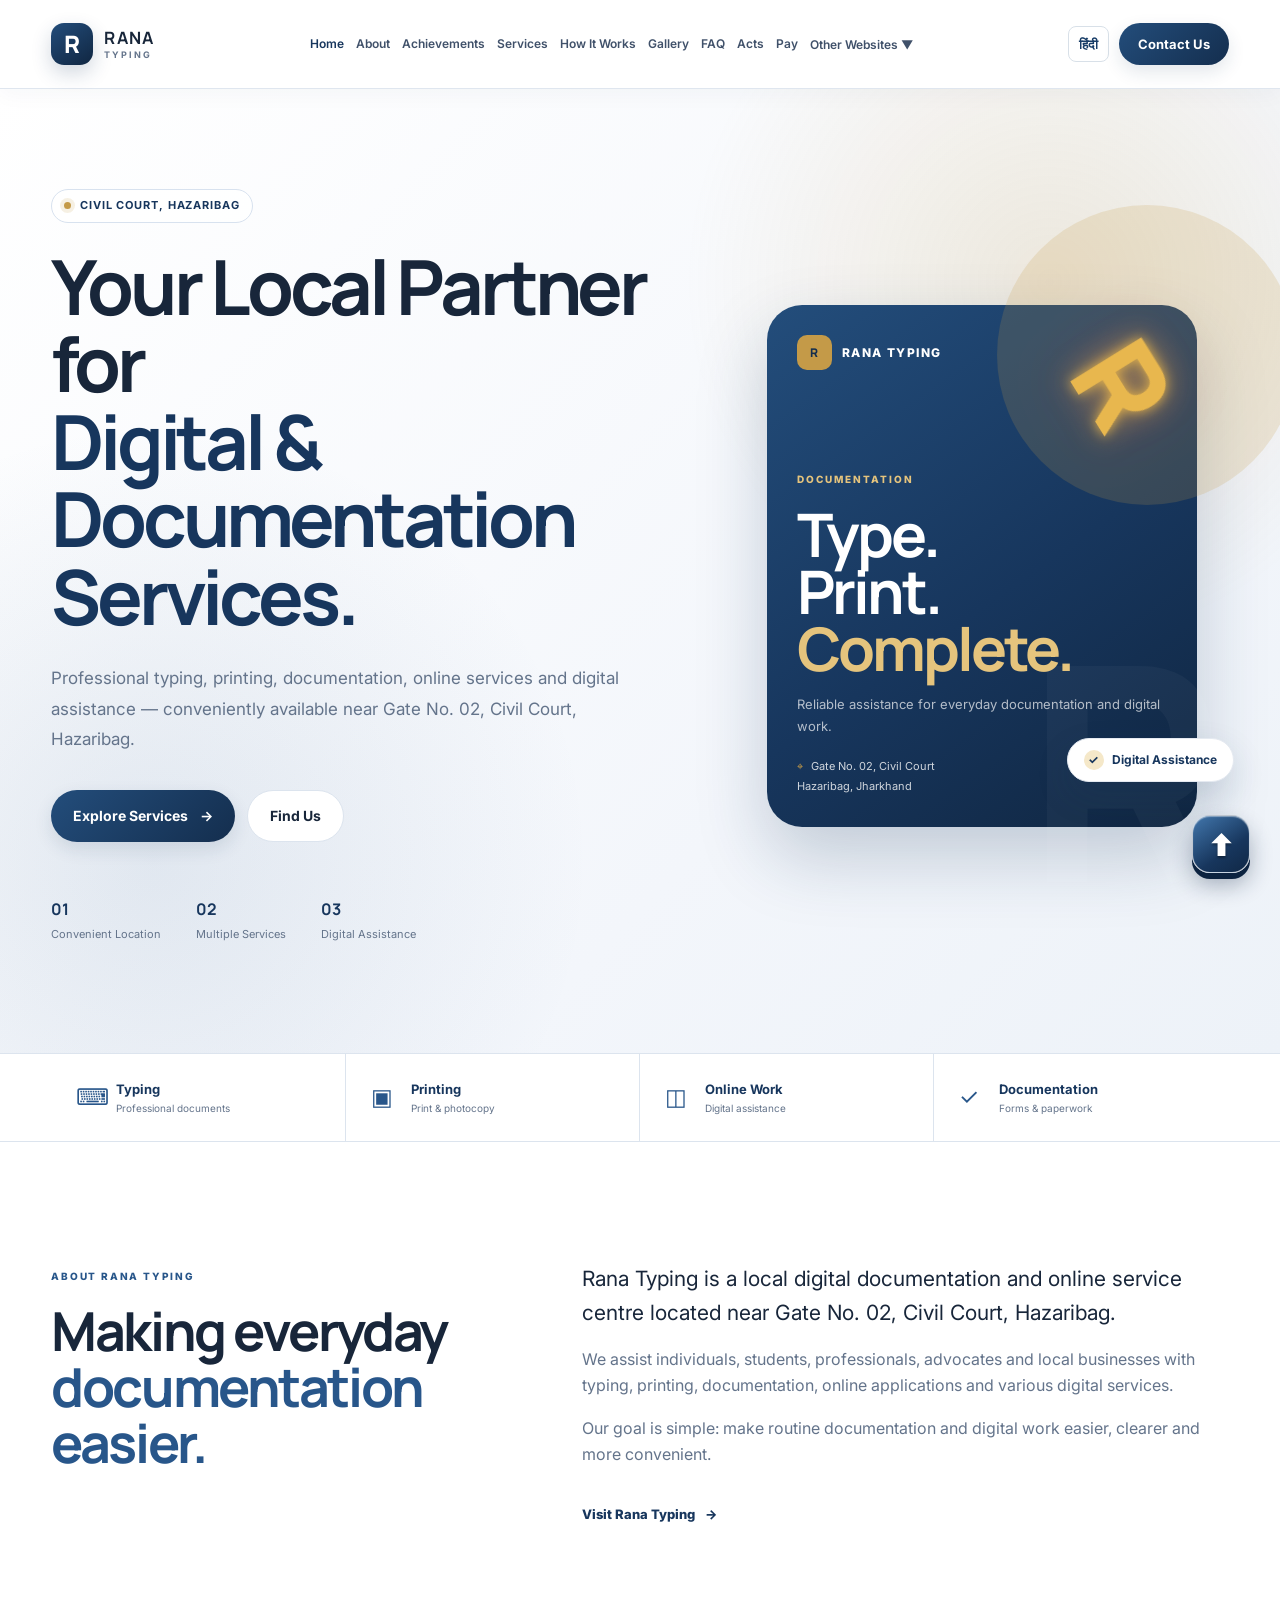
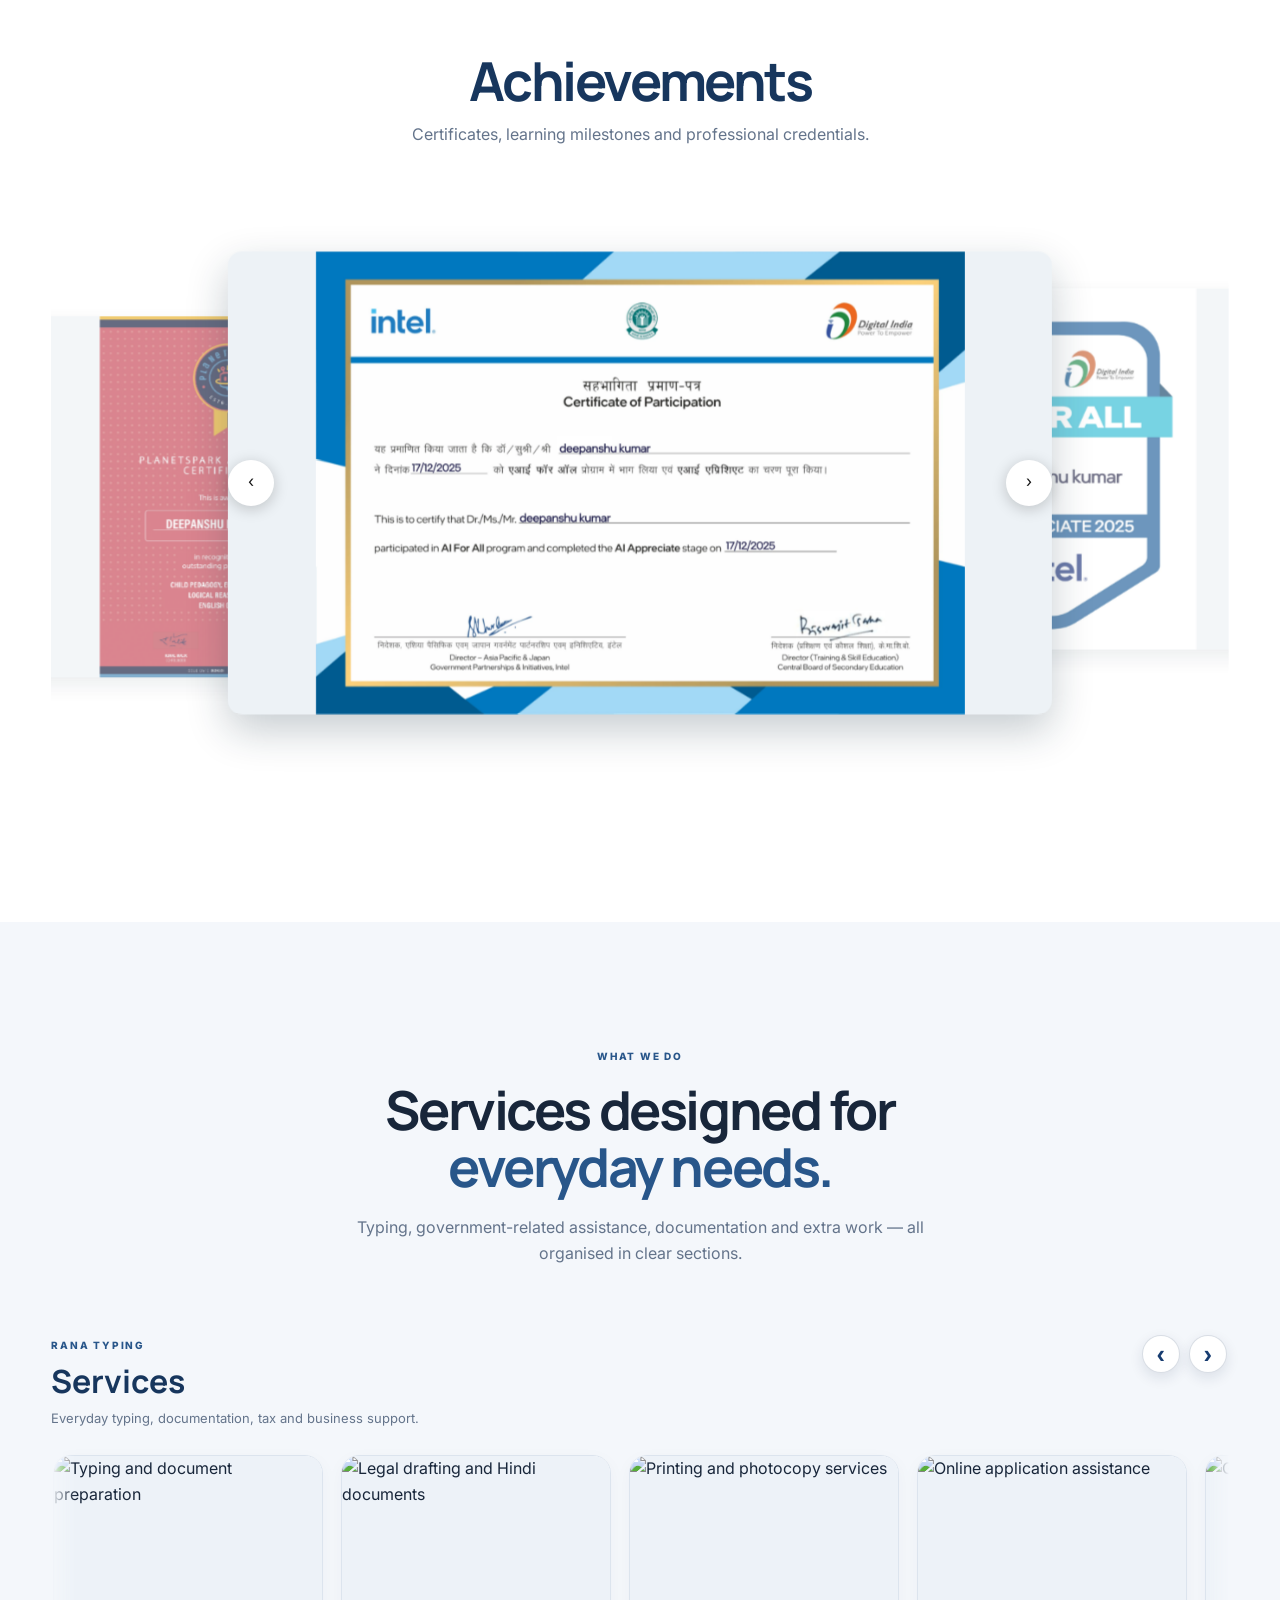
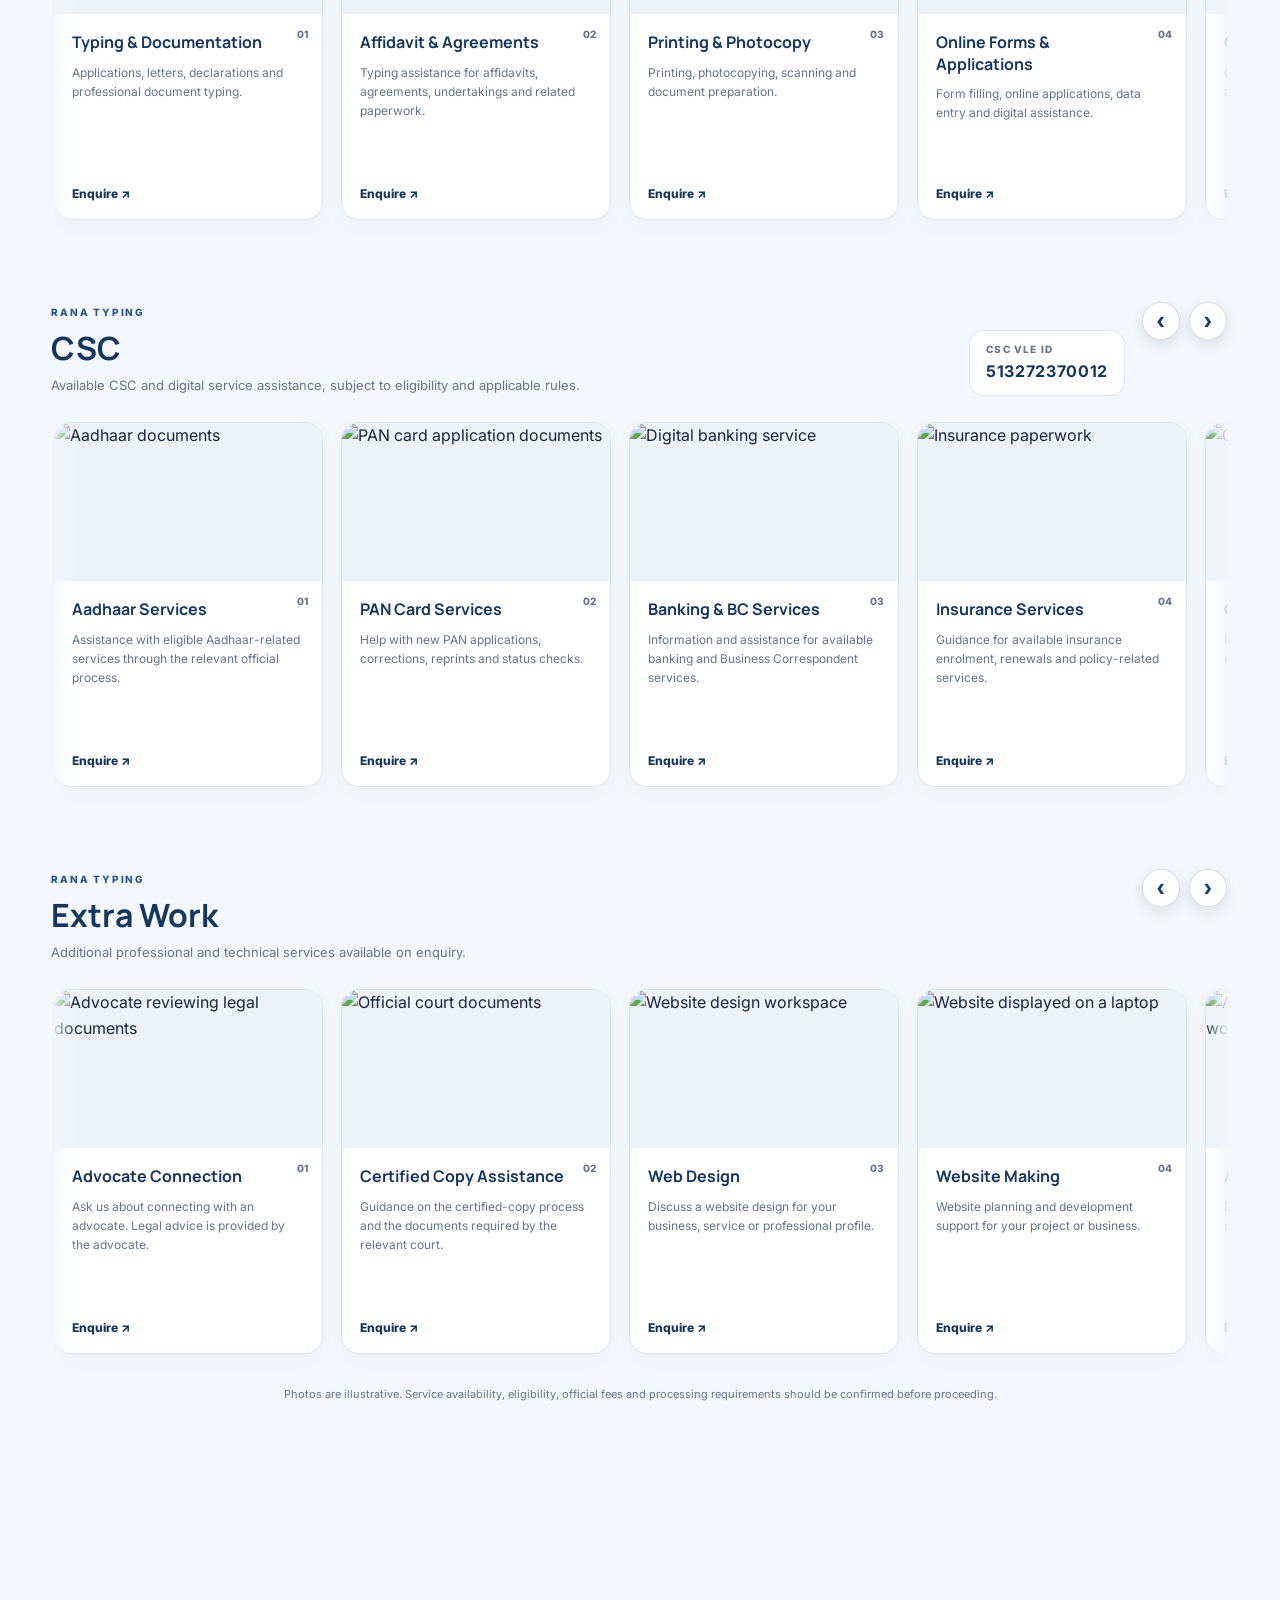
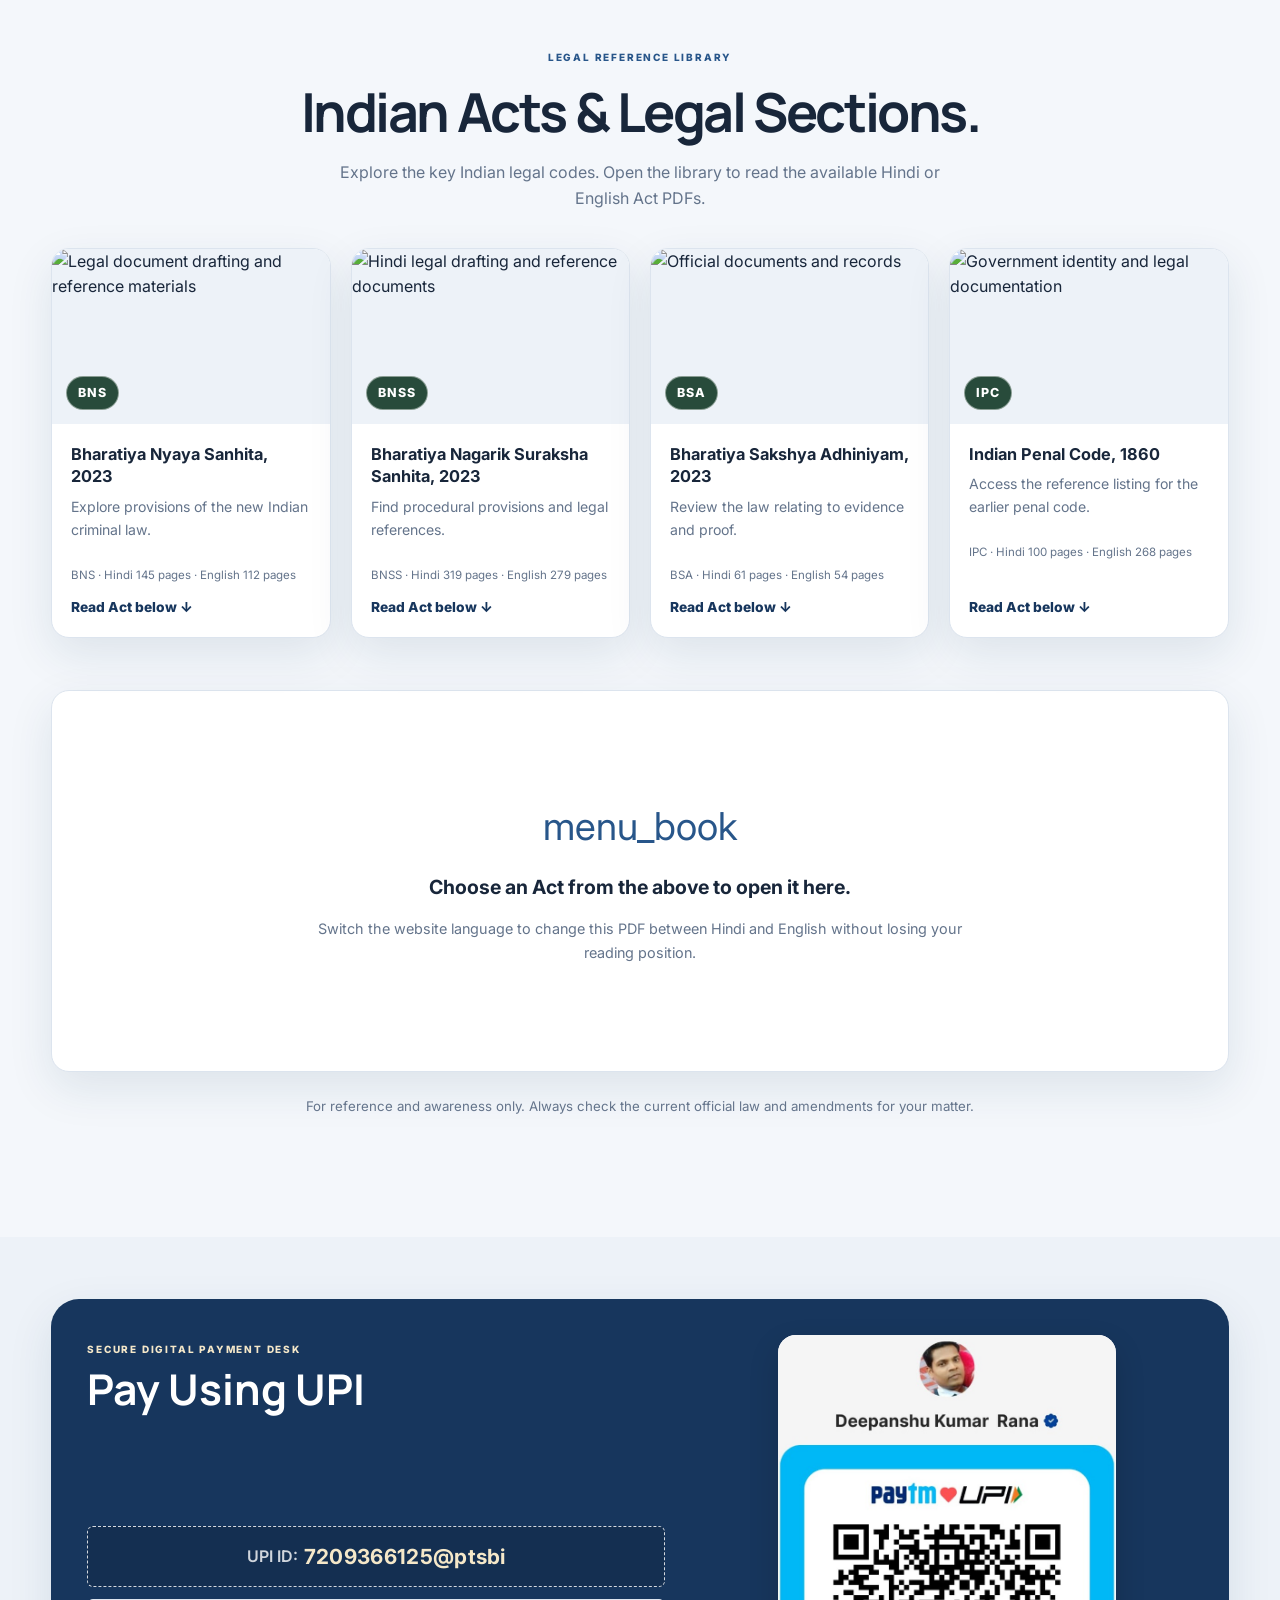
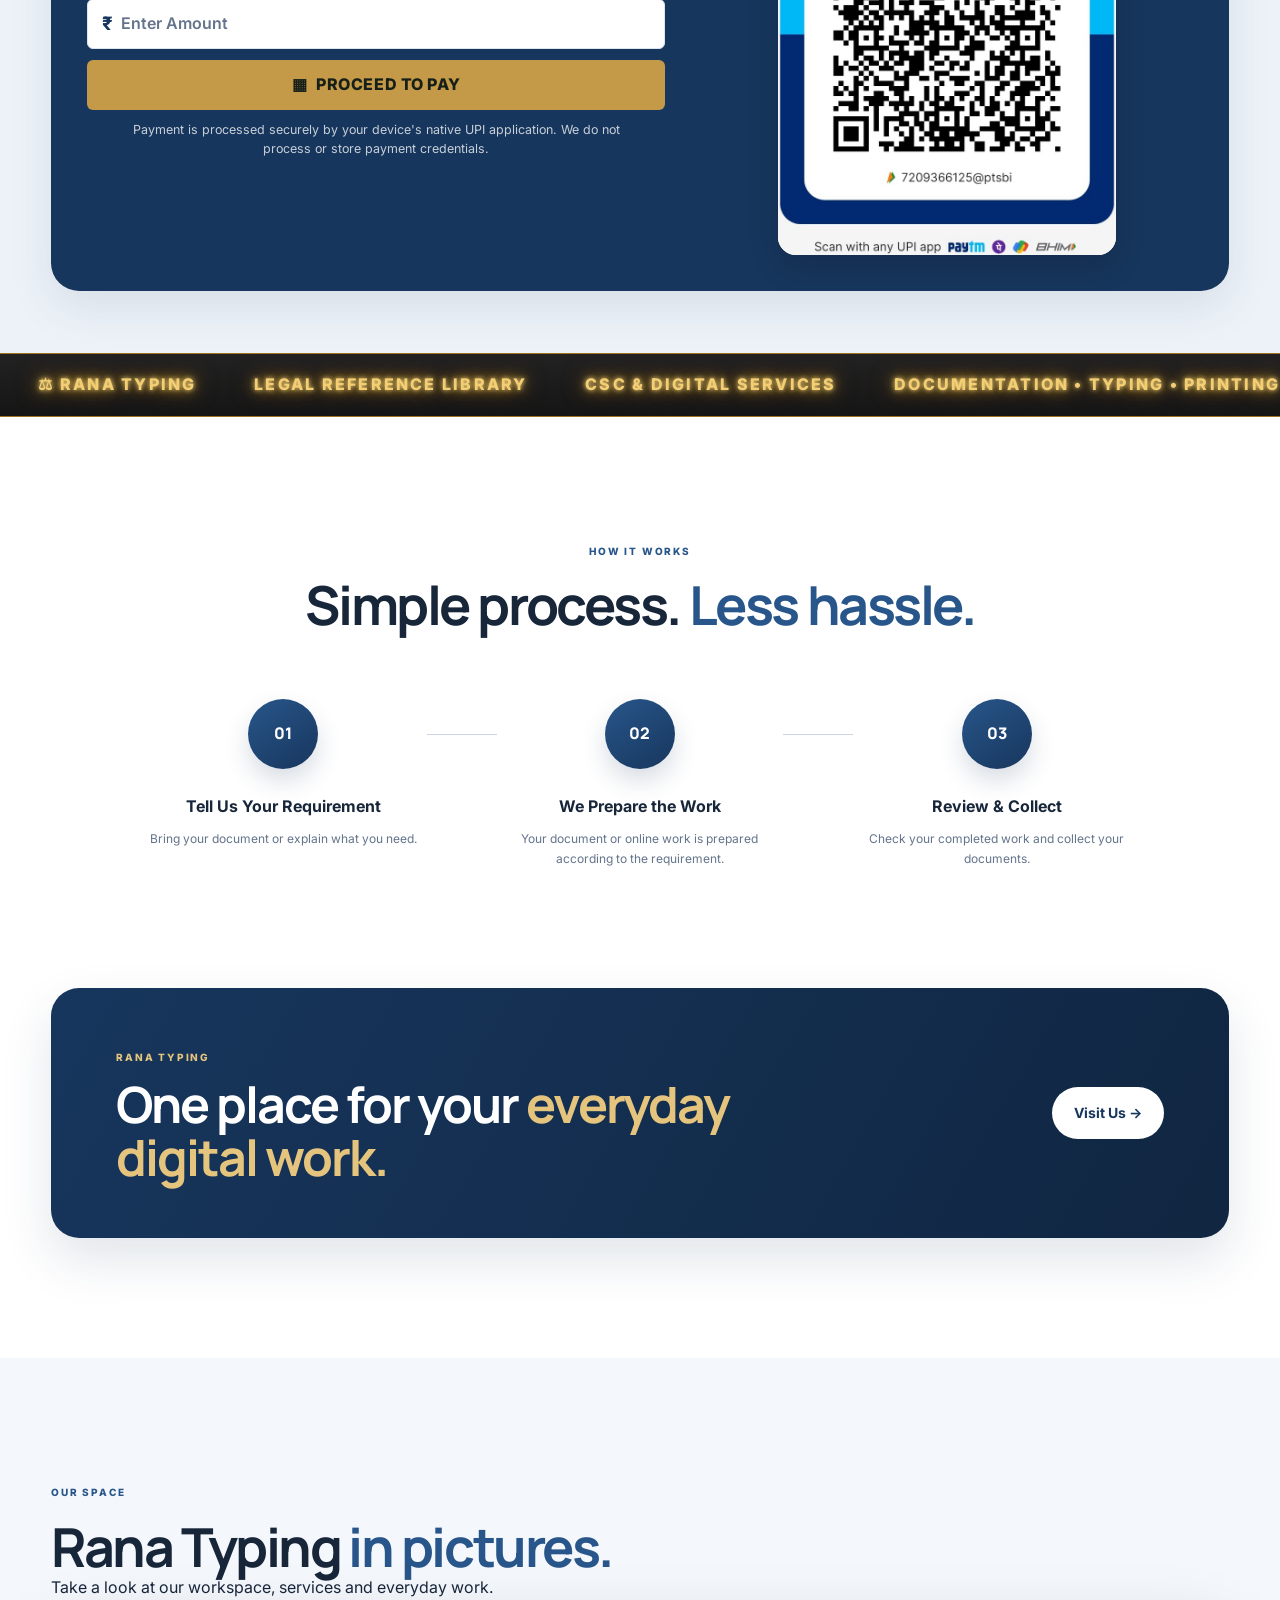
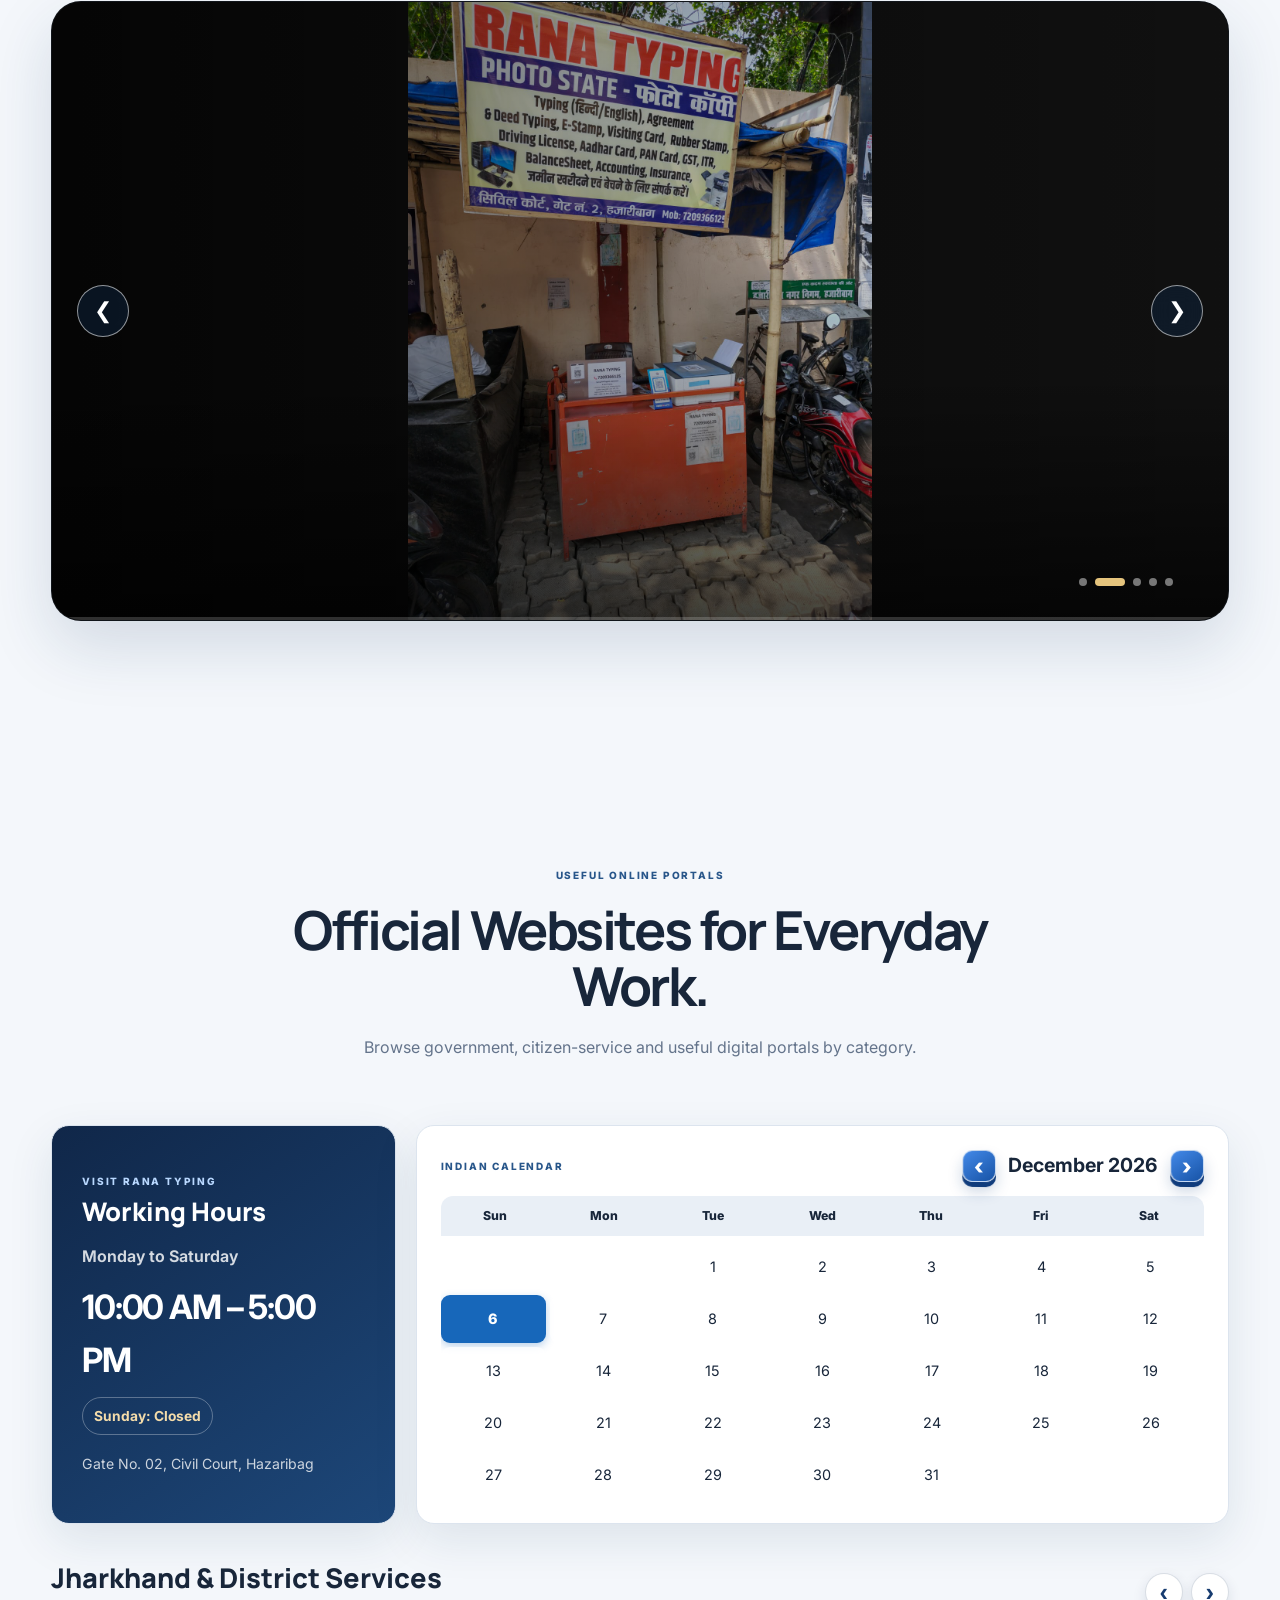
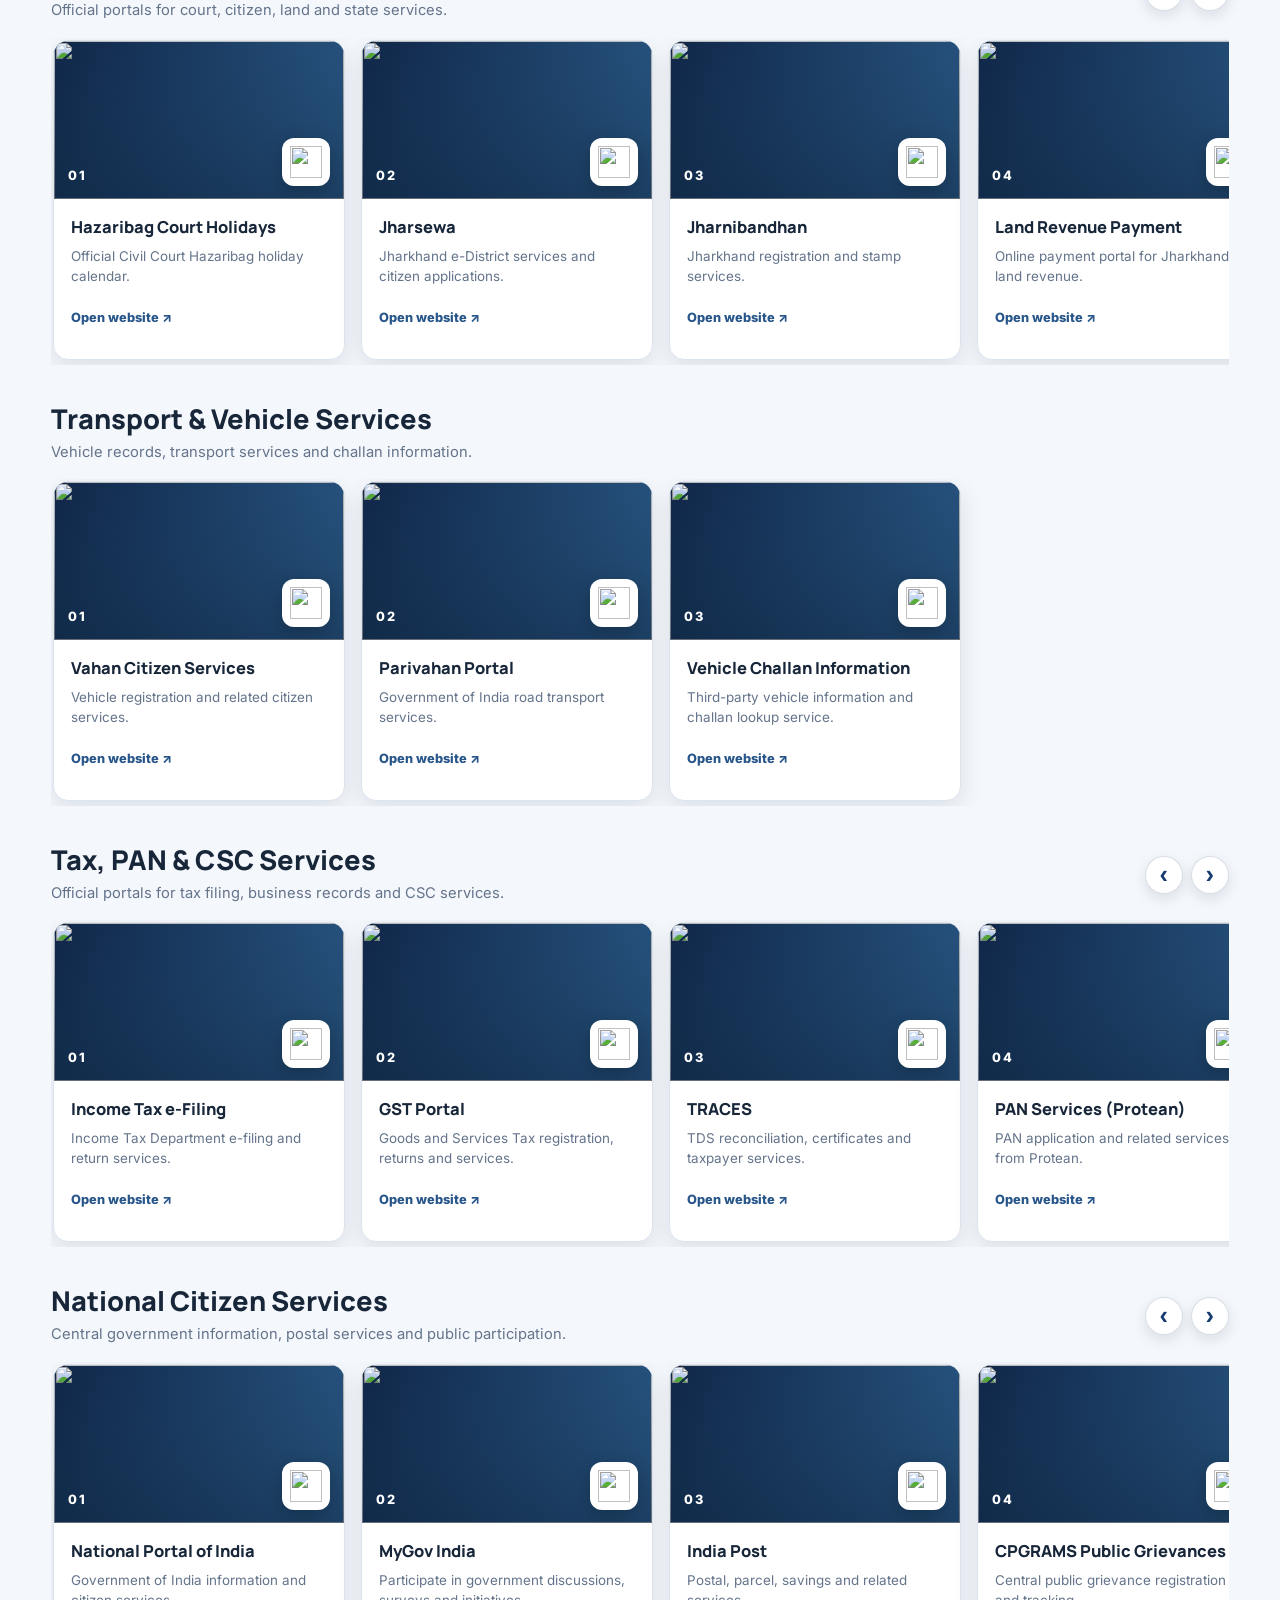
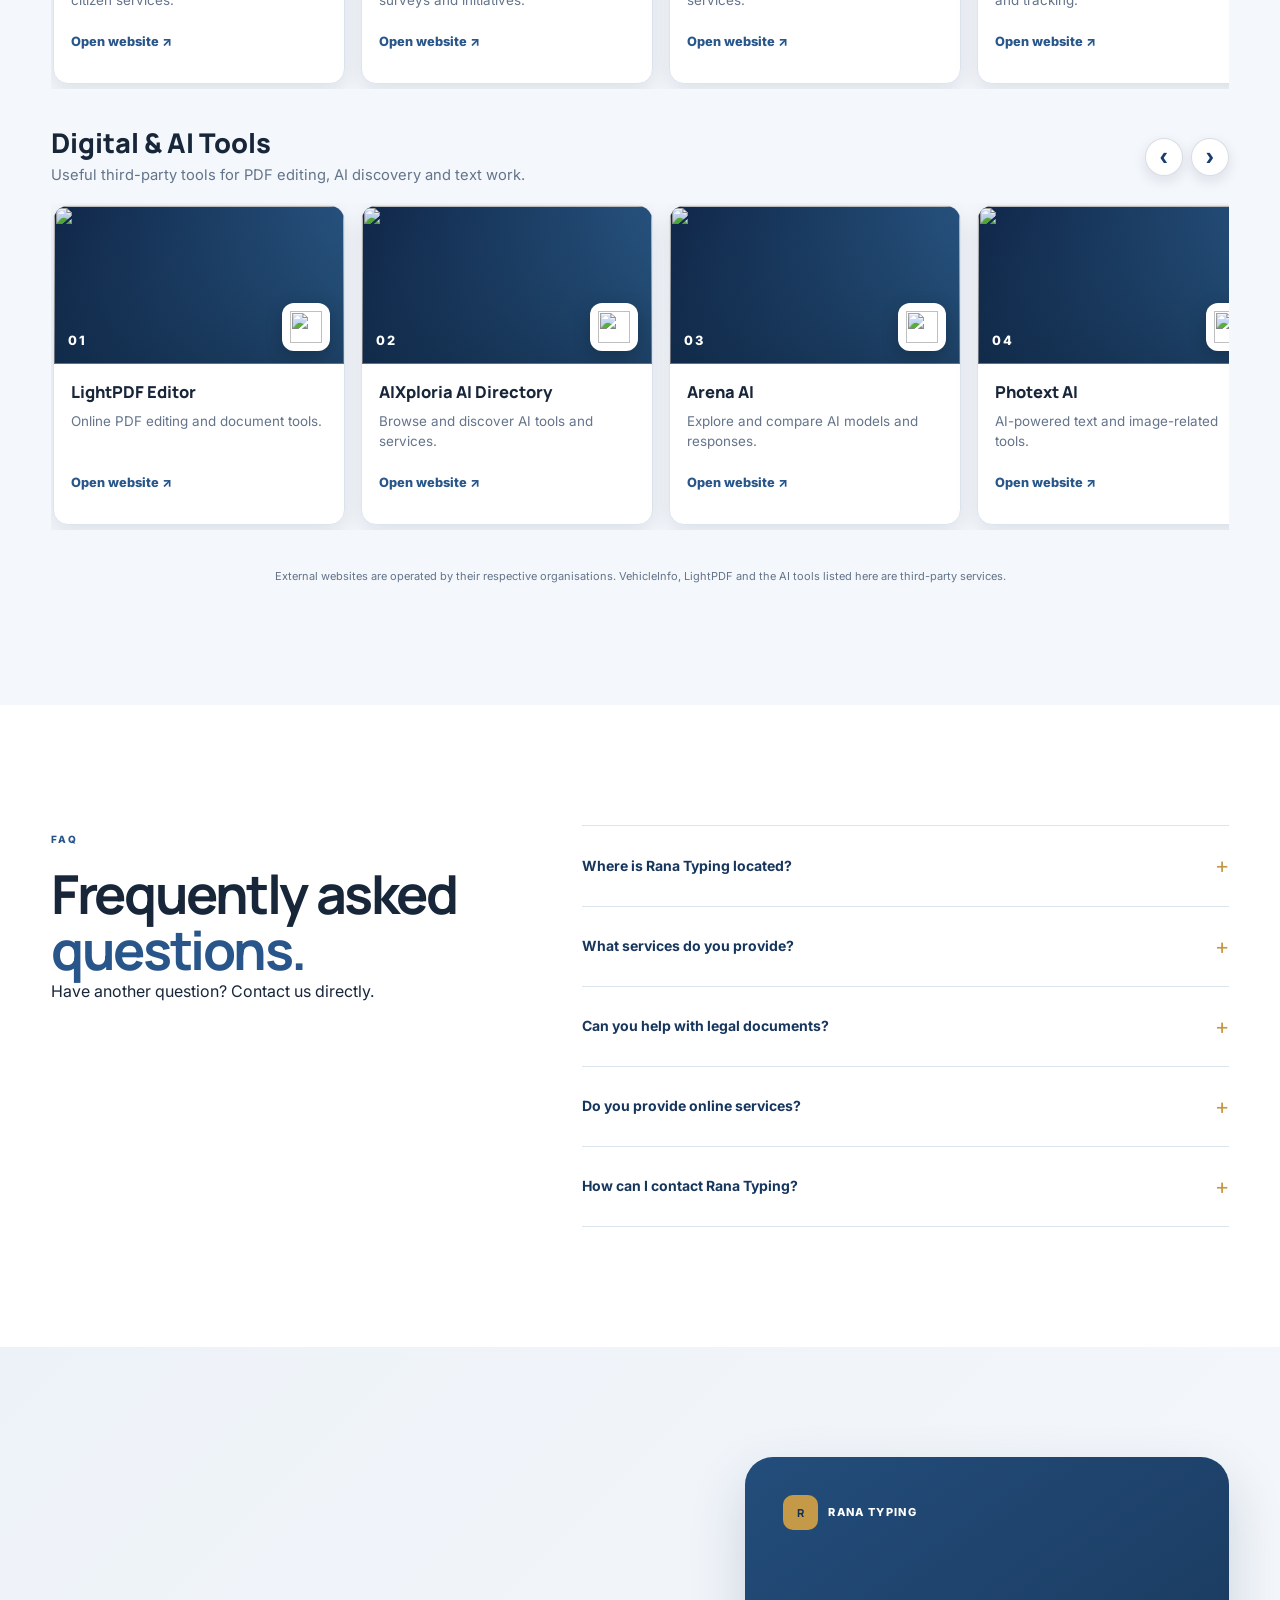
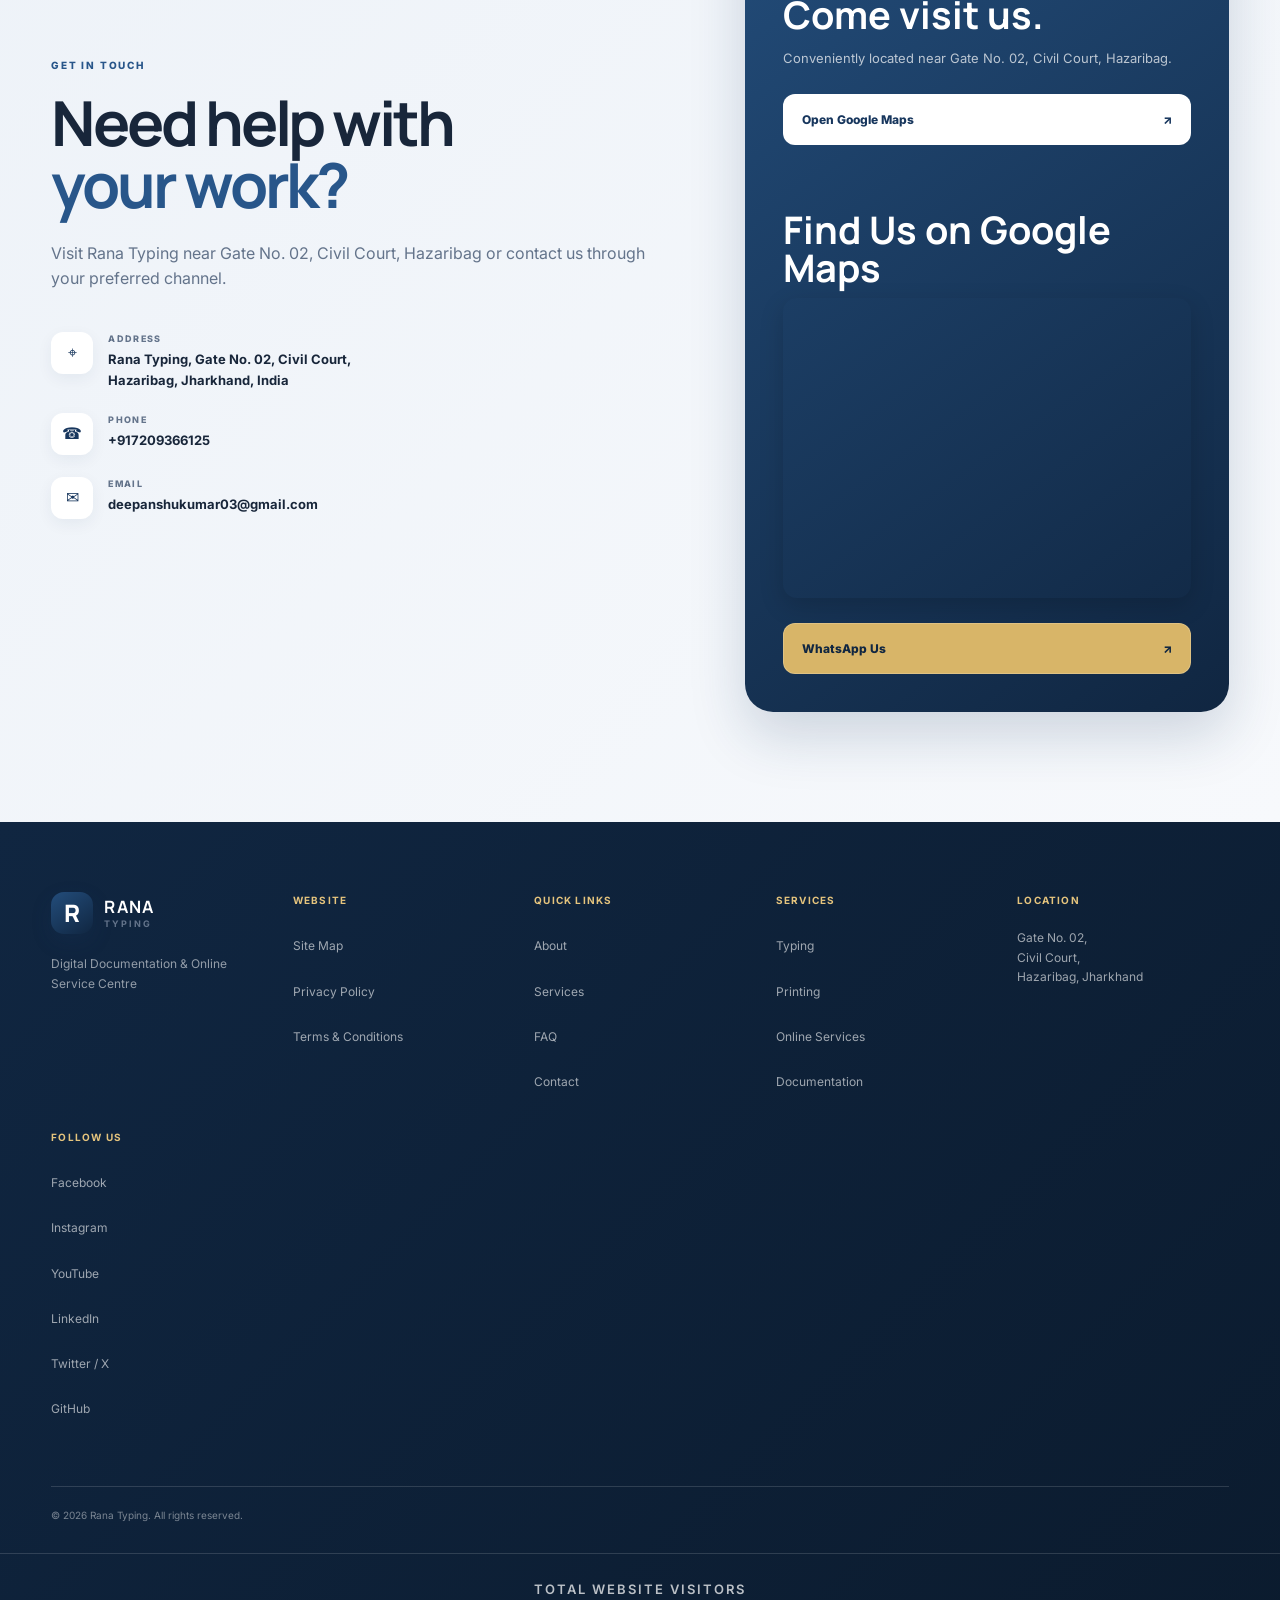
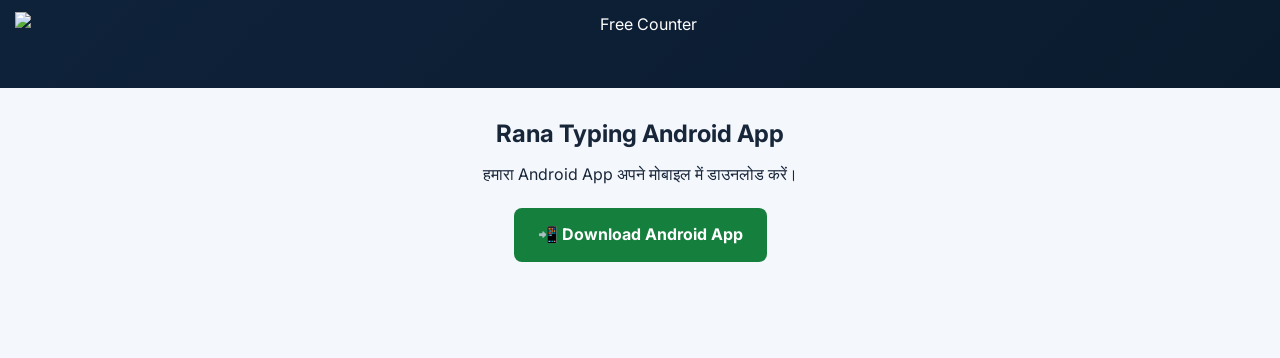
==== index.html @ 72a4ed3a "Refresh the corrected Indian Acts heading style" ====
<!DOCTYPE html>
<html lang="en">
<head>
  <meta name="google-site-verification" content="vUTR1gjw2WvUEH1g7GVq50OHySPSS3tZJNvxksy7UwM" />
  <meta charset="UTF-8">

  <meta name="viewport" content="width=device-width, initial-scale=1.0">

  <title>Rana Typing | Typing & Document Services | Hazaribag</title>

  <meta
    name="description"
    content="Rana Typing, Gate No. 02, Civil Court, Hazaribag. Typing, printing, photocopy, affidavit documentation, online services, GST, ITR, PAN, Driving Licence, E-Stamp, Advocate, General Insurance, vehicle Insurance, data entry and digital assistance."
  >

  <meta
    name="keywords"
    content="Rana Typing, typing Hazaribag, typing near Civil Court Hazaribag, photocopy Hazaribag, affidavit, online affidavit, affidavit typing, agreement, online agreement, agreement typing, typing hazaribag, online services, online services Hazaribag, GST, GST registration, online GST making, online GST Registration, GST filing, online GST filing ITR, ITR registration, ITR filing, online ITR filing, PAN, PAN registration, PAN making, PAN CARD, PAN card making, online PAN Card making, Driving Licence, Driving Licence making, online Driving Licence making, Insurance, online Insurance, General Insurance, online General Insurance, Vehicle Insurance, online Vehicle Insurance, Estamp, E-Stamp, stamp, advocate, online advocate, online advocat services, fine best advocate, online legale india, best advocat online, best advocate in india, best advocat in jharkhand, best adcoate in hazaribag, civil court hazaribag"
  >

  <meta name="author" content="Rana Typing">

  <meta property="og:title" content="Rana Typing | Hazaribag">
  <meta property="og:description" content="Digital Documentation, CSC & Online Service Centre">
  <meta property="og:type" content="website">

  <link rel="preconnect" href="https://fonts.googleapis.com">
  <link rel="preconnect" href="https://fonts.gstatic.com" crossorigin>

  <link
    href="https://fonts.googleapis.com/css2?family=Inter:wght@400;500;600;700;800&family=Manrope:wght@500;600;700;800&display=swap"
    rel="stylesheet"
  >

 <link rel="stylesheet" href="styles.css?v=20261019ab">

<link rel="icon" type="image/png" href="favicon.png">
<link rel="shortcut icon" href="favicon.ico">
<link rel="apple-touch-icon" href="apple-touch-icon.png">

</head>

<body>

  <!-- ================= HEADER ================= -->

  <header class="site-header" id="top">

    <div class="container nav-container">

      <a href="#home" class="brand">
        <span class="brand-mark">R</span>

        <span class="brand-text">
          <strong>RANA</strong>
          <small>TYPING</small>
        </span>
      </a>

      <button
        class="menu-toggle"
        id="menuToggle"
        aria-label="Open navigation menu"
        aria-expanded="false"
      >
        <span></span>
        <span></span>
        <span></span>
      </button>

      <nav class="main-nav" id="mainNav">

        <a href="#home">Home</a>
        <a href="#about">About</a>
        <a href="#achievements">Achievements</a>
        <a href="#services">Services</a>
        <a href="#process">How It Works</a>
        <a href="#gallery">Gallery</a>
        <a href="#faq">FAQ</a>
        <a href="#acts" data-en="Acts" data-hi="अधिनियम">Acts</a>
        <a href="#payment" data-en="Pay" data-hi="भुगतान">Pay</a>
        <div class="dropdown">
  <button class="dropdown-btn" type="button" aria-expanded="false" aria-controls="otherWebsitesMenu">
    Other Websites ▼
  </button>

  <div class="dropdown-menu" id="otherWebsitesMenu">
    <a href="#official-jharkhand" data-en="Jharkhand &amp; District Services" data-hi="झारखंड और जिला सेवाएँ">Jharkhand &amp; District Services</a>
    <a href="#official-transport" data-en="Transport &amp; Vehicle Services" data-hi="परिवहन और वाहन सेवाएँ">Transport &amp; Vehicle Services</a>
    <a href="#official-tax" data-en="Tax, PAN &amp; CSC Services" data-hi="कर, PAN और CSC सेवाएँ">Tax, PAN &amp; CSC Services</a>
    <a href="#official-national" data-en="National Citizen Services" data-hi="राष्ट्रीय नागरिक सेवाएँ">National Citizen Services</a>
    <a href="#official-digital" data-en="Digital &amp; AI Tools" data-hi="डिजिटल और AI टूल">Digital &amp; AI Tools</a>
    <div class="dropdown-divider" role="separator"></div>
    <a href="https://dkdanger.github.io/rana-typing-github-pages/" target="_blank" rel="noopener noreferrer">For Online Order</a>
    <a href="https://tradoi.com/store/rana-typing-hazaribagh" target="_blank" rel="noopener noreferrer">For Driving Licence etc</a>
    <a href="https://labs.google.com/pomelli/website/a00uyvxSvaJc9uKWIgF48Y" target="_blank" rel="noopener noreferrer">For Legal Aid</a>
    <a href="https://dkdanger.github.io/rana-typing-website2/" target="_blank" rel="noopener noreferrer">For Drafting</a>
  </div>
</div>

      </nav>

      <div class="header-actions">
  <button id="languageToggle"
          class="language-toggle"
          type="button"
          aria-label="Switch language">
    हिंदी
  </button>

  <a href="#contact" class="nav-button"
     data-en="Contact Us"
     data-hi="संपर्क करें">
    Contact Us
  </a>
</div>

    </div>

  </header>


  <main>

    <!-- ================= HERO ================= -->

    <section class="hero" id="home">

      <div class="hero-background"></div>

      <div class="container hero-grid">

        <div class="hero-content reveal">

          <div class="eyebrow">
            <span class="eyebrow-dot"></span>
            Civil Court, Hazaribag
          </div>

          <h1>
            Your Local Partner for
            <span>Digital & Documentation Services.</span>
          </h1>

          <p class="hero-description">
            Professional typing, printing, documentation, online services
            and digital assistance — conveniently available near Gate No. 02,
            Civil Court, Hazaribag.
          </p>

          <div class="hero-actions">

            <a href="#services" class="btn btn-primary">
              Explore Services
              <span>→</span>
            </a>

            <a href="#contact" class="btn btn-secondary">
              Find Us
            </a>

          </div>

          <div class="hero-trust">

            <div class="trust-item">
              <strong>01</strong>
              <span>Convenient Location</span>
            </div>

            <div class="trust-item">
              <strong>02</strong>
              <span>Multiple Services</span>
            </div>

            <div class="trust-item">
              <strong>03</strong>
              <span>Digital Assistance</span>
            </div>

          </div>

        </div>


        <div class="hero-card-wrap reveal">

          <div class="hero-card">

            <span class="hero-orb-mark" aria-hidden="true">R</span>

            <div class="card-top">

              <div class="mini-logo">R</div>

              <span>RANA TYPING</span>

            </div>

            <div class="hero-card-main">

              <span class="small-label">
                DOCUMENTATION
              </span>

              <h2>
                Type.<br>
                Print.<br>
                <em>Complete.</em>
              </h2>

              <p>
                Reliable assistance for everyday documentation
                and digital work.
              </p>

            </div>

            <div class="card-location">
              <span>⌖</span>
              Gate No. 02, Civil Court<br>
              Hazaribag, Jharkhand
            </div>

          </div>

          <div class="floating-badge">
            <span>✓</span>
            Digital Assistance
          </div>

        </div>

      </div>

    </section>


    <!-- ================= QUICK SERVICES ================= -->

    <section class="quick-strip">

      <div class="container quick-grid">

        <div>
          <span class="quick-icon">⌨</span>
          <strong>Typing</strong>
          <small>Professional documents</small>
        </div>

        <div>
          <span class="quick-icon">▣</span>
          <strong>Printing</strong>
          <small>Print & photocopy</small>
        </div>

        <div>
          <span class="quick-icon">◫</span>
          <strong>Online Work</strong>
          <small>Digital assistance</small>
        </div>

        <div>
          <span class="quick-icon">✓</span>
          <strong>Documentation</strong>
          <small>Forms & paperwork</small>
        </div>

      </div>

    </section>


    <!-- ================= ABOUT ================= -->

    <section class="section about-section" id="about">

      <div class="container two-column">

        <div class="section-heading reveal">

          <span class="section-label">ABOUT RANA TYPING</span>

          <h2>
            Making everyday
            <span>documentation easier.</span>
          </h2>

        </div>

        <div class="about-copy reveal">

          <p class="large-text">
            Rana Typing is a local digital documentation and online service
            centre located near Gate No. 02, Civil Court, Hazaribag.
          </p>

          <p>
            We assist individuals, students, professionals, advocates and
            local businesses with typing, printing, documentation, online
            applications and various digital services.
          </p>

          <p>
            Our goal is simple: make routine documentation and digital work
            easier, clearer and more convenient.
          </p>

          <a href="#contact" class="text-link">
            Visit Rana Typing <span>→</span>
          </a>

        </div>

      </div>

    </section>


    <!-- ================= ACHIEVEMENTS ================= -->

    <section class="section achievements-section" id="achievements">
      <div class="container">
        <div class="center-heading reveal">
          <h2>Achievements</h2>
          <p>Certificates, learning milestones and professional credentials.</p>
        </div>

        <div class="achievement-gallery" data-achievement-gallery aria-label="Achievements gallery">
          <div class="achievement-viewport" data-achievement-viewport>
            <div class="achievement-track" data-achievement-track>
              <button class="achievement-card" type="button" aria-label="View National Space Day Quiz 2026 certificate"><img src="images/achievements/national-space-day-quiz-2026.webp" alt="National Space Day Quiz 2026 certificate" loading="lazy"></button>
              <button class="achievement-card" type="button" aria-label="View Viksit Bharat Quiz 2025 certificate"><img src="images/achievements/vikshit-bharat-quiz-2025.webp" alt="Viksit Bharat Quiz 2025 certificate" loading="lazy"></button>
              <button class="achievement-card" type="button" aria-label="View PlanetSpark Aptitude Test certificate"><img src="images/achievements/planetspark-aptitude-test.webp" alt="PlanetSpark Aptitude Test certificate" loading="lazy"></button>
              <button class="achievement-card" type="button" aria-label="View AI Appreciate certificate"><img src="images/achievements/ai-appreciate-certificate.webp" alt="AI Appreciate certificate" loading="lazy"></button>
              <button class="achievement-card" type="button" aria-label="View AI Appreciate badge"><img src="images/achievements/ai-appreciate-badge.webp" alt="AI Appreciate badge" loading="lazy"></button>
              <button class="achievement-card" type="button" aria-label="View AI Aware certificate"><img src="images/achievements/ai-aware-certificate.webp" alt="AI Aware certificate" loading="lazy"></button>
              <button class="achievement-card" type="button" aria-label="View AI Aware badge"><img src="images/achievements/ai-aware-badge.webp" alt="AI Aware badge" loading="lazy"></button>
              <button class="achievement-card" type="button" aria-label="View CSC Service Centre certificate"><img src="images/achievements/csc-service-center-certificate.webp" alt="CSC Common Service Center certificate" loading="lazy"></button>
              <button class="achievement-card" type="button" aria-label="View entrepreneurship course certificate"><img src="images/achievements/entrepreneurship-course-certificate.webp" alt="Certificate Course in Entrepreneurship completion certificate" loading="lazy"></button>
              <button class="achievement-card" type="button" aria-label="View insurance agent pass certificate"><img src="images/achievements/insurance-agent-pass-certificate.webp" alt="Insurance Institute of India insurance agent pass certificate" loading="lazy"></button>
            </div>
            <div class="achievement-controls">
              <button class="achievement-arrow" type="button" data-achievement-prev aria-label="Previous achievement">‹</button>
              <button class="achievement-arrow" type="button" data-achievement-next aria-label="Next achievement">›</button>
            </div>
          </div>
        </div>
      </div>
    </section>


    <!-- ================= SERVICES ================= -->

    <section class="section services-section" id="services"><div class="container"><div class="center-heading reveal"><span class="section-label">WHAT WE DO</span><h2>Services designed for <span>everyday needs.</span></h2><p>Typing, government-related assistance, documentation and extra work — all organised in clear sections.</p></div><section class="service-category " id="typing-services"><div class="service-category-heading"><div><span class="section-label">RANA TYPING</span><h3>Services</h3><p>Everyday typing, documentation, tax and business support.</p></div><div class="service-carousel-controls"><button type="button" class="service-arrow-3d" data-service-scroll="-1" aria-label="Move service cards left" title="Move cards left">‹</button><button type="button" class="service-arrow-3d" data-service-scroll="1" aria-label="Move service cards right" title="Move cards right">›</button></div></div><div class="service-marquee" aria-label="Services cards" data-direction="left"><div class="service-marquee-track"><div class="service-marquee-group"><article class="service-card service-photo-card"><img class="service-photo" src="https://dkdanger.github.io/rana-typing-website2/assets/typing-services.png" alt="Typing and document preparation" loading="lazy"><div class="service-photo-content"><span class="service-number">01</span><h3>Typing & Documentation</h3><p>Applications, letters, declarations and professional document typing.</p><a class="service-card-link" href="#contact">Enquire ↗</a></div></article>
<article class="service-card service-photo-card"><img class="service-photo" src="https://dkdanger.github.io/rana-typing-website2/assets/legal-drafting-hindi.png" alt="Legal drafting and Hindi documents" loading="lazy"><div class="service-photo-content"><span class="service-number">02</span><h3>Affidavit & Agreements</h3><p>Typing assistance for affidavits, agreements, undertakings and related paperwork.</p><a class="service-card-link" href="#contact">Enquire ↗</a></div></article>
<article class="service-card service-photo-card"><img class="service-photo" src="https://dkdanger.github.io/rana-typing-website2/assets/photocopy-services.png" alt="Printing and photocopy services" loading="lazy"><div class="service-photo-content"><span class="service-number">03</span><h3>Printing & Photocopy</h3><p>Printing, photocopying, scanning and document preparation.</p><a class="service-card-link" href="#contact">Enquire ↗</a></div></article>
<article class="service-card service-photo-card"><img class="service-photo" src="https://dkdanger.github.io/rana-typing-website2/assets/csc-office.jpg" alt="Online application assistance" loading="lazy"><div class="service-photo-content"><span class="service-number">04</span><h3>Online Forms & Applications</h3><p>Form filling, online applications, data entry and digital assistance.</p><a class="service-card-link" href="#contact">Enquire ↗</a></div></article>
<article class="service-card service-photo-card"><img class="service-photo" src="https://dkdanger.github.io/rana-typing-website2/assets/gst-services.png" alt="GST registration and filing" loading="lazy"><div class="service-photo-content"><span class="service-number">05</span><h3>GST Registration & Filing</h3><p>GST-related registration, return filing and documentation assistance.</p><a class="service-card-link" href="#contact">Enquire ↗</a></div></article>
<article class="service-card service-photo-card"><img class="service-photo" src="https://dkdanger.github.io/rana-typing-website2/assets/income-tax.png" alt="Income tax return services" loading="lazy"><div class="service-photo-content"><span class="service-number">06</span><h3>Income Tax Return (ITR)</h3><p>Assistance with ITR preparation, online filing and tax documentation.</p><a class="service-card-link" href="#contact">Enquire ↗</a></div></article>
<article class="service-card service-photo-card"><img class="service-photo" src="https://dkdanger.github.io/rana-typing-website2/assets/csc-workspace.jpg" alt="Company registration documentation" loading="lazy"><div class="service-photo-content"><span class="service-number">07</span><h3>Company Registration & DIN</h3><p>Company and DIN-related registration paperwork and online process assistance.</p><a class="service-card-link" href="#contact">Enquire ↗</a></div></article>
<article class="service-card service-photo-card"><img class="service-photo" src="https://dkdanger.github.io/rana-typing-website2/assets/csc-documents.jpg" alt="Accounting and data entry" loading="lazy"><div class="service-photo-content"><span class="service-number">08</span><h3>Accounting & Data Entry</h3><p>Billing, accounting, spreadsheet entry and business documentation support.</p><a class="service-card-link" href="#contact">Enquire ↗</a></div></article>
<article class="service-card service-photo-card"><img class="service-photo" src="https://dkdanger.github.io/rana-typing-website2/assets/real-estate-ranchi.png" alt="Land and property documents" loading="lazy"><div class="service-photo-content"><span class="service-number">09</span><h3>Land & Property Papers</h3><p>Typing and application support for land and property-related documents.</p><a class="service-card-link" href="#contact">Enquire ↗</a></div></article></div></div></div></section><section class="service-category csc-category" id="csc-services"><div class="service-category-heading"><div><span class="section-label">RANA TYPING</span><h3>CSC</h3><p>Available CSC and digital service assistance, subject to eligibility and applicable rules.</p></div><div class="service-csc-id"><span>CSC VLE ID</span><strong>513272370012</strong></div><div class="service-carousel-controls"><button type="button" class="service-arrow-3d" data-service-scroll="-1" aria-label="Move service cards left" title="Move cards left">‹</button><button type="button" class="service-arrow-3d" data-service-scroll="1" aria-label="Move service cards right" title="Move cards right">›</button></div></div><div class="service-marquee" aria-label="CSC cards" data-direction="right"><div class="service-marquee-track"><div class="service-marquee-group"><article class="service-card service-photo-card"><img class="service-photo" src="https://dkdanger.github.io/rana-typing-website2/assets/csc-documents.jpg" alt="Aadhaar documents" loading="lazy"><div class="service-photo-content"><span class="service-number">01</span><h3>Aadhaar Services</h3><p>Assistance with eligible Aadhaar-related services through the relevant official process.</p><a class="service-card-link" href="#contact">Enquire ↗</a></div></article>
<article class="service-card service-photo-card"><img class="service-photo" src="https://dkdanger.github.io/rana-typing-website2/assets/csc-advice.jpg" alt="PAN card application documents" loading="lazy"><div class="service-photo-content"><span class="service-number">02</span><h3>PAN Card Services</h3><p>Help with new PAN applications, corrections, reprints and status checks.</p><a class="service-card-link" href="#contact">Enquire ↗</a></div></article>
<article class="service-card service-photo-card"><img class="service-photo" src="https://dkdanger.github.io/rana-typing-website2/assets/csc-banking.jpg" alt="Digital banking service" loading="lazy"><div class="service-photo-content"><span class="service-number">03</span><h3>Banking & BC Services</h3><p>Information and assistance for available banking and Business Correspondent services.</p><a class="service-card-link" href="#contact">Enquire ↗</a></div></article>
<article class="service-card service-photo-card"><img class="service-photo" src="https://dkdanger.github.io/rana-typing-website2/assets/csc-advice.jpg" alt="Insurance paperwork" loading="lazy"><div class="service-photo-content"><span class="service-number">04</span><h3>Insurance Services</h3><p>Guidance for available insurance enrolment, renewals and policy-related services.</p><a class="service-card-link" href="#contact">Enquire ↗</a></div></article>
<article class="service-card service-photo-card"><img class="service-photo" src="https://dkdanger.github.io/rana-typing-website2/assets/csc-office.jpg" alt="Government schemes assistance" loading="lazy"><div class="service-photo-content"><span class="service-number">05</span><h3>Government Schemes</h3><p>Information and application support for eligible government welfare schemes.</p><a class="service-card-link" href="#contact">Enquire ↗</a></div></article>
<article class="service-card service-photo-card"><img class="service-photo" src="https://dkdanger.github.io/rana-typing-website2/assets/csc-documents.jpg" alt="Government forms and certificates" loading="lazy"><div class="service-photo-content"><span class="service-number">06</span><h3>Government Forms & Certificates</h3><p>Help preparing online applications for eligible certificates and public services.</p><a class="service-card-link" href="#contact">Enquire ↗</a></div></article>
<article class="service-card service-photo-card"><img class="service-photo" src="https://dkdanger.github.io/rana-typing-website2/assets/csc-payment.jpg" alt="Online utility bill payment" loading="lazy"><div class="service-photo-content"><span class="service-number">07</span><h3>Utility Bill Payments</h3><p>Assistance with supported electricity and other utility bill payments.</p><a class="service-card-link" href="#contact">Enquire ↗</a></div></article>
<article class="service-card service-photo-card"><img class="service-photo" src="https://dkdanger.github.io/rana-typing-website2/assets/csc-banking.jpg" alt="Mobile recharge service" loading="lazy"><div class="service-photo-content"><span class="service-number">08</span><h3>Mobile & DTH Recharge</h3><p>Recharge assistance for supported mobile connections and DTH services.</p><a class="service-card-link" href="#contact">Enquire ↗</a></div></article>
<article class="service-card service-photo-card"><img class="service-photo" src="https://dkdanger.github.io/rana-typing-website2/assets/csc-education.jpg" alt="Education and online student services" loading="lazy"><div class="service-photo-content"><span class="service-number">09</span><h3>Education Services</h3><p>Help with student registrations, exam forms, results and available online education services.</p><a class="service-card-link" href="#contact">Enquire ↗</a></div></article>
<article class="service-card service-photo-card"><img class="service-photo" src="https://dkdanger.github.io/rana-typing-website2/assets/csc-office.jpg" alt="Online application at office" loading="lazy"><div class="service-photo-content"><span class="service-number">10</span><h3>Online Applications</h3><p>Help filling eligible applications for public services, jobs and admissions.</p><a class="service-card-link" href="#contact">Enquire ↗</a></div></article>
<article class="service-card service-photo-card"><img class="service-photo" src="https://dkdanger.github.io/rana-typing-website2/assets/photocopy-services.png" alt="Printing and scanning documents" loading="lazy"><div class="service-photo-content"><span class="service-number">11</span><h3>Printing & Scanning</h3><p>Printing, photocopying and scanning of forms and supporting documents.</p><a class="service-card-link" href="#contact">Enquire ↗</a></div></article>
<article class="service-card service-photo-card"><img class="service-photo" src="https://dkdanger.github.io/rana-typing-website2/assets/csc-workspace.jpg" alt="Digital documentation workspace" loading="lazy"><div class="service-photo-content"><span class="service-number">12</span><h3>Digital Documentation</h3><p>Document typing, formatting, PDF preparation and digital file assistance.</p><a class="service-card-link" href="#contact">Enquire ↗</a></div></article></div></div></div></section><section class="service-category extra-category" id="extra-services"><div class="service-category-heading"><div><span class="section-label">RANA TYPING</span><h3>Extra Work</h3><p>Additional professional and technical services available on enquiry.</p></div><div class="service-carousel-controls"><button type="button" class="service-arrow-3d" data-service-scroll="-1" aria-label="Move service cards left" title="Move cards left">‹</button><button type="button" class="service-arrow-3d" data-service-scroll="1" aria-label="Move service cards right" title="Move cards right">›</button></div></div><div class="service-marquee" aria-label="Extra Work cards" data-direction="left"><div class="service-marquee-track"><div class="service-marquee-group"><article class="service-card service-photo-card"><img class="service-photo" src="https://dkdanger.github.io/rana-typing-website2/assets/extra-advocate.jpg" alt="Advocate reviewing legal documents" loading="lazy"><div class="service-photo-content"><span class="service-number">01</span><h3>Advocate Connection</h3><p>Ask us about connecting with an advocate. Legal advice is provided by the advocate.</p><a class="service-card-link" href="#contact">Enquire ↗</a></div></article>
<article class="service-card service-photo-card"><img class="service-photo" src="https://dkdanger.github.io/rana-typing-website2/assets/extra-certified-copy.jpg" alt="Official court documents" loading="lazy"><div class="service-photo-content"><span class="service-number">02</span><h3>Certified Copy Assistance</h3><p>Guidance on the certified-copy process and the documents required by the relevant court.</p><a class="service-card-link" href="#contact">Enquire ↗</a></div></article>
<article class="service-card service-photo-card"><img class="service-photo" src="https://dkdanger.github.io/rana-typing-website2/assets/extra-web-design.jpg" alt="Website design workspace" loading="lazy"><div class="service-photo-content"><span class="service-number">03</span><h3>Web Design</h3><p>Discuss a website design for your business, service or professional profile.</p><a class="service-card-link" href="#contact">Enquire ↗</a></div></article>
<article class="service-card service-photo-card"><img class="service-photo" src="https://dkdanger.github.io/rana-typing-website2/assets/extra-website.jpg" alt="Website displayed on a laptop" loading="lazy"><div class="service-photo-content"><span class="service-number">04</span><h3>Website Making</h3><p>Website planning and development support for your project or business.</p><a class="service-card-link" href="#contact">Enquire ↗</a></div></article>
<article class="service-card service-photo-card"><img class="service-photo" src="https://dkdanger.github.io/rana-typing-website2/assets/extra-android-app.jpg" alt="Android app development workspace" loading="lazy"><div class="service-photo-content"><span class="service-number">05</span><h3>Android App Making</h3><p>Discuss an Android app idea, features, scope and estimate.</p><a class="service-card-link" href="#contact">Enquire ↗</a></div></article>
<article class="service-card service-photo-card"><img class="service-photo" src="https://dkdanger.github.io/rana-typing-website2/assets/extra-lithium-battery.jpg" alt="Lithium battery cells" loading="lazy"><div class="service-photo-content"><span class="service-number">06</span><h3>Custom Lithium Battery Packs</h3><p>Ask about battery-pack work after specifications, safety needs and availability are reviewed.</p><a class="service-card-link" href="#contact">Enquire ↗</a></div></article>
<article class="service-card service-photo-card"><img class="service-photo" src="https://dkdanger.github.io/rana-typing-website2/assets/extra-electrician.jpg" alt="Electrician repairing equipment" loading="lazy"><div class="service-photo-content"><span class="service-number">07</span><h3>Experienced Electrician</h3><p>Ask us about availability of an experienced electrician for electrical work.</p><a class="service-card-link" href="#contact">Enquire ↗</a></div></article>
<article class="service-card service-photo-card"><img class="service-photo" src="https://dkdanger.github.io/rana-typing-website2/assets/extra-carpenter.jpg" alt="Carpenter working with wood" loading="lazy"><div class="service-photo-content"><span class="service-number">08</span><h3>Experienced Carpenter</h3><p>Ask us about availability of a carpenter for furniture and woodwork.</p><a class="service-card-link" href="#contact">Enquire ↗</a></div></article></div></div></div></section><p class="service-availability-note">Photos are illustrative. Service availability, eligibility, official fees and processing requirements should be confirmed before proceeding.</p></div></section>

<!-- ================= LEGAL REFERENCE LIBRARY ================= -->
    <section class="section legal-reference-section" id="legal-reference-library">
      <div class="container">
        <div class="center-heading reveal">
          <span class="section-label">LEGAL REFERENCE LIBRARY</span>
          <h2>Indian Acts &amp; <span>Legal Sections.</span></h2>
          <p>Explore the key Indian legal codes. Open the library to read the available Hindi or English Act PDFs.</p>
        </div>
        <div class="legal-reference-carousel" data-legal-carousel>
          <div class="legal-reference-controls official-carousel-controls">
            <button type="button" class="official-arrow" data-legal-scroll="-1" aria-label="Move Acts cards left" title="Move cards left">‹</button>
            <button type="button" class="official-arrow" data-legal-scroll="1" aria-label="Move Acts cards right" title="Move cards right">›</button>
          </div>
          <div class="legal-reference-marquee" data-legal-direction="right"><div class="legal-reference-grid">
          <a class="legal-reference-card reveal" href="#acts" data-act="bns">
            <div class="legal-reference-photo"><img src="https://dkdanger.github.io/rana-typing-website2/assets/legal-drafting.png" alt="Legal document drafting and reference materials" loading="lazy"><span>BNS</span></div>
            <div class="legal-reference-copy act-copy"><h3><strong data-en="Bharatiya Nyaya Sanhita, 2023" data-hi="भारतीय न्याय संहिता, 2023">Bharatiya Nyaya Sanhita, 2023</strong></h3><p data-en="Explore provisions of the new Indian criminal law." data-hi="नई भारतीय आपराधिक संहिता के प्रावधानों को पढ़ें।">Explore provisions of the new Indian criminal law.</p><small class="act-card-meta">BNS · Hindi 145 pages · English 112 pages</small><span class="legal-reference-link">Read Act below ↓</span></div>
          </a>
          <a class="legal-reference-card reveal" href="#acts" data-act="bnss">
            <div class="legal-reference-photo"><img src="https://dkdanger.github.io/rana-typing-website2/assets/legal-drafting-hindi.png" alt="Hindi legal drafting and reference documents" loading="lazy"><span>BNSS</span></div>
            <div class="legal-reference-copy act-copy"><h3><strong data-en="Bharatiya Nagarik Suraksha Sanhita, 2023" data-hi="भारतीय नागरिक सुरक्षा संहिता, 2023">Bharatiya Nagarik Suraksha Sanhita, 2023</strong></h3><p data-en="Find procedural provisions and legal references." data-hi="आपराधिक प्रक्रिया के प्रावधान और कानूनी संदर्भ देखें।">Find procedural provisions and legal references.</p><small class="act-card-meta">BNSS · Hindi 319 pages · English 279 pages</small><span class="legal-reference-link">Read Act below ↓</span></div>
          </a>
          <a class="legal-reference-card reveal" href="#acts" data-act="bsa">
            <div class="legal-reference-photo"><img src="https://dkdanger.github.io/rana-typing-website2/assets/csc-documents.jpg" alt="Official documents and records" loading="lazy"><span>BSA</span></div>
            <div class="legal-reference-copy act-copy"><h3><strong>Bharatiya Sakshya Adhiniyam, 2023</strong></h3><p>Review the law relating to evidence and proof.</p><small class="act-card-meta">BSA · Hindi 61 pages · English 54 pages</small><span class="legal-reference-link">Read Act below ↓</span></div>
          </a>
          <a class="legal-reference-card reveal" href="#acts" data-act="ipc">
            <div class="legal-reference-photo"><img src="https://dkdanger.github.io/rana-typing-website2/assets/identity-cards.png" alt="Government identity and legal documentation" loading="lazy"><span>IPC</span></div>
            <div class="legal-reference-copy act-copy"><h3><strong>Indian Penal Code, 1860</strong></h3><p>Access the reference listing for the earlier penal code.</p><small class="act-card-meta">IPC · Hindi 100 pages · English 268 pages</small><span class="legal-reference-link">Read Act below ↓</span></div>
          </a>
        </div></div></div>
        <div class="act-reader-card" id="acts" aria-label="Act PDF reader">
          <div id="actReaderEmpty" class="act-reader-empty">
            <span class="material" aria-hidden="true">menu_book</span>
            <p>Choose an Act from the above to open it here.</p>
            <small>Switch the website language to change this PDF between Hindi and English without losing your reading position.</small>
          </div>
          <div id="actReaderLoading" class="act-reader-message act-loading-card" role="status" hidden><div class="act-loading-copy"><span class="act-loading-kicker" data-en="OPENING YOUR SELECTION" data-hi="आपका चयन खोला जा रहा है">OPENING YOUR SELECTION</span><h3 data-en="Loading the Act PDF…" data-hi="अधिनियम PDF लोड हो रही है…">Loading the Act PDF…</h3><p data-en="Please wait while the requested Act opens in the selected language." data-hi="चुनी हुई भाषा में अधिनियम खुलने तक कृपया प्रतीक्षा करें।">Please wait while the requested Act opens in the selected language.</p></div><div class="act-loading-hourglass" aria-hidden="true"><svg viewBox="0 0 100 140"><defs><linearGradient id="glassShine" x1="0" x2="1"><stop offset="0" stop-color="#a8d8ff"/><stop offset=".48" stop-color="#fff"/><stop offset="1" stop-color="#8bc7f4"/></linearGradient><linearGradient id="sandShine" x1="0" x2="1"><stop offset="0" stop-color="#f2b844"/><stop offset="1" stop-color="#fff0a8"/></linearGradient></defs><g class="hourglass-turn"><path class="hourglass-frame" d="M19 8h62M19 132h62M25 12c0 28 8 36 25 48-17 12-25 20-25 48M75 12c0 28-8 36-25 48 17 12 25 20 25 48" fill="none" stroke="url(#glassShine)" stroke-width="7" stroke-linecap="round"/><path class="hourglass-top-sand" d="M34 24c2 14 9 22 16 29 7-7 14-15 16-29z" fill="url(#sandShine)"/><path class="hourglass-bottom-sand" d="M34 116c2-14 9-22 16-29 7 7 14 15 16 29z" fill="url(#sandShine)"/><path class="hourglass-stream" d="M50 56v29" fill="none" stroke="#f5c95f" stroke-width="3" stroke-linecap="round"/><circle class="hourglass-grain grain-a" cx="50" cy="61" r="1.8" fill="#fff0a8"/><circle class="hourglass-grain grain-b" cx="50" cy="70" r="1.6" fill="#f2b844"/><circle class="hourglass-grain grain-c" cx="50" cy="79" r="1.4" fill="#fff0a8"/></g></svg></div></div>
          <div id="actReaderError" class="act-reader-message" role="alert" hidden><span class="material" aria-hidden="true">error_outline</span><span>The PDF could not be loaded. Check your connection and try again.</span></div>
          <div id="actReaderOffline" class="act-reader-offline" hidden><p>For the in-page reader, open this site from GitHub Pages or a local web server. A file:// page can open the PDF in the browser’s reader, but cannot keep the in-page reading position.</p><a id="actOpenPdf" class="btn btn-primary" href="#" target="_blank" rel="noopener">Open PDF in browser reader</a></div>
          <div id="actPdfReader" class="act-reader" hidden>
            <div class="act-reader-toolbar">
              <div class="act-reader-titlebar">
                <h3 id="actReaderTitle"></h3>
                <label class="act-page-control"><span>Page</span><input id="actPageInput" type="number" min="1" value="1" inputmode="numeric"><span>/</span><span id="actPageTotal">0</span></label>
              </div>
              <div class="act-reader-controls">
                <button id="actPagePrevious" type="button" class="reader-control">Previous</button>
                <button id="actPageNext" type="button" class="reader-control">Next</button>
                <button id="actZoomOut" type="button" class="reader-control reader-zoom" aria-label="Zoom out">A−</button><span id="actZoomValue" class="reader-zoom-value">100%</span><button id="actZoomIn" type="button" class="reader-control reader-zoom" aria-label="Zoom in">A+</button>
                <a id="actPdfDownload" class="reader-download" href="#" download>Download PDF</a>
              </div>
            </div>
            <div id="actPdfViewport" class="act-pdf-viewport" aria-label="PDF reader"><div id="actPdfPages" class="act-pdf-pages"></div></div>
          </div>
        </div>
        <p class="legal-reference-note">For reference and awareness only. Always check the current official law and amendments for your matter.</p>
      </div>
    </section>

    <!-- ================= SECURE UPI PAYMENT ================= -->
    <section class="section payment-section" id="payment" aria-labelledby="payment-title">
      <div class="container">
        <div class="payment-panel">
          <div class="payment-heading">
            <span class="section-label">SECURE DIGITAL PAYMENT DESK</span>
            <h2 id="payment-title">Pay Using UPI</h2>
          </div>
          <aside class="payment-qr-card">
            <img class="payment-qr" src="images/payment-qr.jpg" alt="Deepanshu Kumar Rana Paytm UPI payment QR code for 7209366125@ptsbi" loading="lazy">
          </aside>
          <div class="payment-copy">
            <div class="payment-upi"><span>UPI ID:</span><strong>7209366125@ptsbi</strong></div>
            <form class="upi-payment-form" id="upiPaymentForm">
              <label class="visually-hidden" for="paymentAmount">Enter Amount</label>
              <div class="payment-amount-input">
                <span aria-hidden="true">₹</span>
                <input id="paymentAmount" name="amount" type="number" inputmode="decimal" min="1" step="0.01" placeholder="Enter Amount" aria-label="Enter Amount" required>
              </div>
              <button class="payment-button" type="submit"><span aria-hidden="true">▦</span><span>PROCEED TO PAY</span></button>
            </form>
            <p class="payment-status" id="paymentStatus" role="status" aria-live="polite" hidden></p>
            <p class="payment-note">Payment is processed securely by your device's native UPI application. We do not process or store payment credentials.</p>
          </div>
        </div>
      </div>
    </section>

    <!-- ================= GOLDEN GLOWING MARQUEE ================= -->
    <div class="golden-marquee" aria-label="Rana Typing digital documentation services">
      <div class="golden-marquee-track">
        <div class="golden-marquee-group"><span>⚖ RANA TYPING</span><span>LEGAL REFERENCE LIBRARY</span><span>CSC &amp; DIGITAL SERVICES</span><span>DOCUMENTATION • TYPING • PRINTING</span><span>HAZARIBAGH • JHARKHAND</span></div>
        <div class="golden-marquee-group" aria-hidden="true"><span>⚖ RANA TYPING</span><span>LEGAL REFERENCE LIBRARY</span><span>CSC &amp; DIGITAL SERVICES</span><span>DOCUMENTATION • TYPING • PRINTING</span><span>HAZARIBAGH • JHARKHAND</span></div>
      </div>
    </div>

    <!-- ================= PROCESS ================= -->

    <section class="section process-section" id="process">

      <div class="container">

        <div class="center-heading reveal">

          <span class="section-label">HOW IT WORKS</span>

          <h2>
            Simple process.
            <span>Less hassle.</span>
          </h2>

        </div>


        <div class="process-grid">

          <div class="process-step reveal">

            <div class="process-circle">01</div>

            <h3>Tell Us Your Requirement</h3>

            <p>
              Bring your document or explain what you need.
            </p>

          </div>


          <div class="process-line"></div>


          <div class="process-step reveal">

            <div class="process-circle">02</div>

            <h3>We Prepare the Work</h3>

            <p>
              Your document or online work is prepared according
              to the requirement.
            </p>

          </div>


          <div class="process-line"></div>


          <div class="process-step reveal">

            <div class="process-circle">03</div>

            <h3>Review & Collect</h3>

            <p>
              Check your completed work and collect your documents.
            </p>

          </div>

        </div>

      </div>

    </section>


    <!-- ================= HIGHLIGHT ================= -->

    <section class="highlight-section">

      <div class="container highlight-box reveal">

        <div>

          <span class="section-label">
            RANA TYPING
          </span>

          <h2>
            One place for your
            <span>everyday digital work.</span>
          </h2>

        </div>

        <a href="#contact" class="btn btn-light">
          Visit Us →
        </a>

      </div>

    </section>


    <!-- ================= GALLERY ================= -->

<section class="section gallery-section" id="gallery">
  <div class="container">

    <div class="section-heading reveal">
      <span class="section-label">OUR SPACE</span>
      <h2>Rana Typing <span>in pictures.</span></h2>
      <p>Take a look at our workspace, services and everyday work.</p>
    </div>

    <div class="premium-gallery">

      <!-- Slides -->

      <div class="premium-slide active">
        <img src="images/shop.jpg" alt="Rana Typing Shop Front">

        <div class="slide-content">
          <span>RANA TYPING</span>
          <h3>Your trusted local digital service centre.</h3>
          <p>Gate No. 02, Civil Court, Hazaribag</p>
        </div>
      </div>


      <div class="premium-slide">
        <img src="images/shop-inside.jpg" alt="Rana Typing Interior">

        <div class="slide-content">
          <span>OUR WORKSPACE</span>
          <h3>A practical space for your documentation work.</h3>
          <p>Typing • Printing • Photocopy • Online Services</p>
        </div>
      </div>


      <div class="premium-slide">
        <img src="images/typing.jpg" alt="Typing and Documentation">

        <div class="slide-content">
          <span>DOCUMENTATION</span>
          <h3>Typing and document preparation made simple.</h3>
          <p>Affidavits • Agreements • Applications • Documents</p>
        </div>
      </div>


      <div class="premium-slide">
        <img src="images/printing.jpg" alt="Printing Services">

        <div class="slide-content">
          <span>PRINTING</span>
          <h3>Quality printing for everyday requirements.</h3>
          <p>Printing • Photocopy • Scanning • Document Work</p>
        </div>
      </div>


      <div class="premium-slide">
        <img src="images/digital.jpg" alt="Digital Services">

        <div class="slide-content">
          <span>DIGITAL SERVICES</span>
          <h3>Online and digital services under one roof.</h3>
          <p>Forms • PAN • CSC • GST • ITR • Online Applications</p>
        </div>
      </div>


      <!-- Previous / Next -->

      <button class="gallery-arrow gallery-prev" aria-label="Previous photo">
        &#10094;
      </button>

      <button class="gallery-arrow gallery-next" aria-label="Next photo">
        &#10095;
      </button>


      <!-- Dots -->

      <div class="premium-gallery-dots">

        <button class="gallery-dot active"></button>
        <button class="gallery-dot"></button>
        <button class="gallery-dot"></button>
        <button class="gallery-dot"></button>
        <button class="gallery-dot"></button>

      </div>


      <!-- Progress -->

      <div class="gallery-progress">
        <div class="gallery-progress-bar"></div>
      </div>

    </div>

  </div>
</section>


    <!-- ================= FAQ ================= -->

    <section class="section official-sites-section" id="official-websites"><div class="container"><div class="center-heading reveal"><span class="section-label" data-en="USEFUL ONLINE PORTALS" data-hi="उपयोगी ऑनलाइन पोर्टल">USEFUL ONLINE PORTALS</span><h2 data-en="Official Websites for Everyday Work." data-hi="रोज़मर्रा के काम के आधिकारिक पोर्टल।">Official Websites for Everyday Work.</h2><p data-en="Browse government, citizen-service and useful digital portals by category." data-hi="सरकारी, नागरिक सेवा और उपयोगी डिजिटल पोर्टल श्रेणी के अनुसार देखें।">Browse government, citizen-service and useful digital portals by category.</p></div><div class="official-feature-grid"><article class="working-hours-card"><span class="section-label" data-en="VISIT RANA TYPING" data-hi="राणा टाइपिंग पर आएँ">VISIT RANA TYPING</span><h3 data-en="Working Hours" data-hi="कार्य समय">Working Hours</h3><div class="working-hours-days" data-en="Monday to Saturday" data-hi="सोमवार से शनिवार">Monday to Saturday</div><strong class="working-hours-time" data-en="10:00 AM – 5:00 PM" data-hi="सुबह 10:00 – शाम 5:00 बजे">10:00 AM – 5:00 PM</strong><div class="working-hours-closed" data-en="Sunday: Closed" data-hi="रविवार: बंद">Sunday: Closed</div><p data-en="Gate No. 02, Civil Court, Hazaribag" data-hi="गेट नं. 02, व्यवहार न्यायालय, हजारीबाग">Gate No. 02, Civil Court, Hazaribag</p></article><div class="live-indian-calendar" aria-label="Indian calendar">
  <div class="indian-calendar-heading">
    <span class="section-label" data-en="INDIAN CALENDAR" data-hi="भारतीय कैलेंडर">INDIAN CALENDAR</span>
    <div class="indian-calendar-month-row">
      <button type="button" class="indian-calendar-nav" data-calendar-month="-1" aria-label="Previous month" title="Previous month">‹</button>
      <h3 id="indianCalendarMonth">Indian Calendar</h3>
      <button type="button" class="indian-calendar-nav" data-calendar-month="1" aria-label="Next month" title="Next month">›</button>
    </div>
  </div>
  <a class="indian-calendar-link" id="indianCalendarLink" href="https://hazaribag.dcourts.gov.in/holiday-list/" target="_blank" rel="noopener noreferrer" aria-label="Open Hazaribag Court holiday calendar">
    <div class="indian-calendar-weekdays" id="indianCalendarWeekdays"></div>
    <div class="indian-calendar-days" id="indianCalendarDays"></div>
  </a>
</div></div><div class="official-category-list"><section class="official-category official-carousel-row" aria-label="Jharkhand &amp; District Services" id="official-jharkhand"><div class="official-category-heading"><div><h3 data-en="Jharkhand &amp; District Services" data-hi="झारखंड और जिला सेवाएँ">Jharkhand &amp; District Services</h3><p data-en="Official portals for court, citizen, land and state services." data-hi="न्यायालय, नागरिक, भूमि और राज्य सेवाओं के आधिकारिक पोर्टल।">Official portals for court, citizen, land and state services.</p></div><div class="official-carousel-controls"><button type="button" class="official-arrow" data-official-scroll="-1" aria-label="Move cards left" title="Move cards left">‹</button><button type="button" class="official-arrow" data-official-scroll="1" aria-label="Move cards right" title="Move cards right">›</button></div></div><div class="official-links-viewport" tabindex="0" aria-label="Jharkhand &amp; District Services websites"><div class="official-links-track"><a class="official-link-card" href="https://hazaribag.dcourts.gov.in/holiday-list/" target="_blank" rel="noopener noreferrer"><div class="official-link-photo"><img src="https://dkdanger.github.io/rana-typing-website2/assets/csc-office.jpg" alt="" loading="lazy"><span class="official-link-logo"><img src="https://www.google.com/s2/favicons?domain=hazaribag.dcourts.gov.in&amp;sz=128" alt="" loading="lazy"></span><span class="official-link-number">01</span></div><div class="official-link-copy"><h4 data-en="Hazaribag Court Holidays" data-hi="हजारीबाग न्यायालय अवकाश सूची">Hazaribag Court Holidays</h4><p data-en="Official Civil Court Hazaribag holiday calendar." data-hi="व्यवहार न्यायालय हजारीबाग की आधिकारिक अवकाश सूची।">Official Civil Court Hazaribag holiday calendar.</p><span class="official-link-cta" data-en="Open website ↗" data-hi="वेबसाइट खोलें ↗">Open website ↗</span></div></a><a class="official-link-card" href="https://jharsewa.jharkhand.gov.in/" target="_blank" rel="noopener noreferrer"><div class="official-link-photo"><img src="https://dkdanger.github.io/rana-typing-website2/assets/csc-workspace.jpg" alt="" loading="lazy"><span class="official-link-logo"><img src="https://www.google.com/s2/favicons?domain=jharsewa.jharkhand.gov.in&amp;sz=128" alt="" loading="lazy"></span><span class="official-link-number">02</span></div><div class="official-link-copy"><h4 data-en="Jharsewa" data-hi="झारसेवा">Jharsewa</h4><p data-en="Jharkhand e-District services and citizen applications." data-hi="झारखंड ई-डिस्ट्रिक्ट सेवाएँ और नागरिक आवेदन।">Jharkhand e-District services and citizen applications.</p><span class="official-link-cta" data-en="Open website ↗" data-hi="वेबसाइट खोलें ↗">Open website ↗</span></div></a><a class="official-link-card" href="https://jharnibandhan.gov.in/" target="_blank" rel="noopener noreferrer"><div class="official-link-photo"><img src="https://dkdanger.github.io/rana-typing-website2/assets/legal-drafting-hindi.png" alt="" loading="lazy"><span class="official-link-logo"><img src="https://www.google.com/s2/favicons?domain=jharnibandhan.gov.in&amp;sz=128" alt="" loading="lazy"></span><span class="official-link-number">03</span></div><div class="official-link-copy"><h4 data-en="Jharnibandhan" data-hi="झारनिबंधन">Jharnibandhan</h4><p data-en="Jharkhand registration and stamp services." data-hi="झारखंड की निबंधन और स्टाम्प सेवाएँ।">Jharkhand registration and stamp services.</p><span class="official-link-cta" data-en="Open website ↗" data-hi="वेबसाइट खोलें ↗">Open website ↗</span></div></a><a class="official-link-card" href="https://jhdlrcpayment.rosmertatech.com/" target="_blank" rel="noopener noreferrer"><div class="official-link-photo"><img src="https://dkdanger.github.io/rana-typing-website2/assets/real-estate-ranchi.png" alt="" loading="lazy"><span class="official-link-logo"><img src="https://www.google.com/s2/favicons?domain=jhdlrcpayment.rosmertatech.com&amp;sz=128" alt="" loading="lazy"></span><span class="official-link-number">04</span></div><div class="official-link-copy"><h4 data-en="Land Revenue Payment" data-hi="भू-राजस्व भुगतान">Land Revenue Payment</h4><p data-en="Online payment portal for Jharkhand land revenue." data-hi="झारखंड भू-राजस्व के ऑनलाइन भुगतान का पोर्टल।">Online payment portal for Jharkhand land revenue.</p><span class="official-link-cta" data-en="Open website ↗" data-hi="वेबसाइट खोलें ↗">Open website ↗</span></div></a><a class="official-link-card" href="https://sehis.jharkhand.gov.in/account/login" target="_blank" rel="noopener noreferrer"><div class="official-link-photo"><img src="https://dkdanger.github.io/rana-typing-website2/assets/csc-documents.jpg" alt="" loading="lazy"><span class="official-link-logo"><img src="https://www.google.com/s2/favicons?domain=sehis.jharkhand.gov.in&amp;sz=128" alt="" loading="lazy"></span><span class="official-link-number">05</span></div><div class="official-link-copy"><h4 data-en="SEHIS Health Services" data-hi="SEHIS स्वास्थ्य सेवाएँ">SEHIS Health Services</h4><p data-en="Jharkhand health insurance information and login." data-hi="झारखंड स्वास्थ्य बीमा की जानकारी और लॉगिन।">Jharkhand health insurance information and login.</p><span class="official-link-cta" data-en="Open website ↗" data-hi="वेबसाइट खोलें ↗">Open website ↗</span></div></a><a class="official-link-card" href="https://aahar.jharkhandportal.com/" target="_blank" rel="noopener noreferrer"><div class="official-link-photo"><img src="https://dkdanger.github.io/rana-typing-website2/assets/csc-advice.jpg" alt="" loading="lazy"><span class="official-link-logo"><img src="https://www.google.com/s2/favicons?domain=aahar.jharkhandportal.com&amp;sz=128" alt="" loading="lazy"></span><span class="official-link-number">06</span></div><div class="official-link-copy"><h4 data-en="Aahar Jharkhand" data-hi="आहार झारखंड">Aahar Jharkhand</h4><p data-en="Jharkhand food, ration and public distribution services." data-hi="झारखंड की खाद्य, राशन और सार्वजनिक वितरण सेवाएँ।">Jharkhand food, ration and public distribution services.</p><span class="official-link-cta" data-en="Open website ↗" data-hi="वेबसाइट खोलें ↗">Open website ↗</span></div></a><a class="official-link-card" href="https://jh.smartpds.nic.in/login" target="_blank" rel="noopener noreferrer"><div class="official-link-photo"><img src="https://dkdanger.github.io/rana-typing-website2/assets/csc-payment.jpg" alt="" loading="lazy"><span class="official-link-logo"><img src="https://www.google.com/s2/favicons?domain=jh.smartpds.nic.in&amp;sz=128" alt="" loading="lazy"></span><span class="official-link-number">07</span></div><div class="official-link-copy"><h4 data-en="SmartPDS Jharkhand" data-hi="स्मार्ट PDS झारखंड">SmartPDS Jharkhand</h4><p data-en="Jharkhand public distribution system services." data-hi="झारखंड की सार्वजनिक वितरण प्रणाली की सेवाएँ।">Jharkhand public distribution system services.</p><span class="official-link-cta" data-en="Open website ↗" data-hi="वेबसाइट खोलें ↗">Open website ↗</span></div></a><a class="official-link-card" href="https://jharkhandtenders.gov.in/nicgep/app" target="_blank" rel="noopener noreferrer"><div class="official-link-photo"><img src="https://dkdanger.github.io/rana-typing-website2/assets/identity-cards.png" alt="" loading="lazy"><span class="official-link-logo"><img src="https://www.google.com/s2/favicons?domain=jharkhandtenders.gov.in&amp;sz=128" alt="" loading="lazy"></span><span class="official-link-number">08</span></div><div class="official-link-copy"><h4 data-en="Jharkhand e-Tenders" data-hi="झारखंड ई-टेंडर">Jharkhand e-Tenders</h4><p data-en="Official Jharkhand government tender portal." data-hi="झारखंड सरकार का आधिकारिक निविदा पोर्टल।">Official Jharkhand government tender portal.</p><span class="official-link-cta" data-en="Open website ↗" data-hi="वेबसाइट खोलें ↗">Open website ↗</span></div></a></div></div></section><section class="official-category official-carousel-row" aria-label="Transport &amp; Vehicle Services" id="official-transport"><div class="official-category-heading"><div><h3 data-en="Transport &amp; Vehicle Services" data-hi="परिवहन और वाहन सेवाएँ">Transport &amp; Vehicle Services</h3><p data-en="Vehicle records, transport services and challan information." data-hi="वाहन रिकॉर्ड, परिवहन सेवाएँ और चालान की जानकारी।">Vehicle records, transport services and challan information.</p></div><div class="official-carousel-controls"><button type="button" class="official-arrow" data-official-scroll="-1" aria-label="Move cards left" title="Move cards left">‹</button><button type="button" class="official-arrow" data-official-scroll="1" aria-label="Move cards right" title="Move cards right">›</button></div></div><div class="official-links-viewport" tabindex="0" aria-label="Transport &amp; Vehicle Services websites"><div class="official-links-track"><a class="official-link-card" href="https://vahan.parivahan.gov.in/nrservices/faces/user/login.xhtml" target="_blank" rel="noopener noreferrer"><div class="official-link-photo"><img src="https://dkdanger.github.io/rana-typing-website2/assets/identity-cards.png" alt="" loading="lazy"><span class="official-link-logo"><img src="https://www.google.com/s2/favicons?domain=vahan.parivahan.gov.in&amp;sz=128" alt="" loading="lazy"></span><span class="official-link-number">01</span></div><div class="official-link-copy"><h4 data-en="Vahan Citizen Services" data-hi="वाहन नागरिक सेवाएँ">Vahan Citizen Services</h4><p data-en="Vehicle registration and related citizen services." data-hi="वाहन पंजीकरण और संबंधित नागरिक सेवाएँ।">Vehicle registration and related citizen services.</p><span class="official-link-cta" data-en="Open website ↗" data-hi="वेबसाइट खोलें ↗">Open website ↗</span></div></a><a class="official-link-card" href="https://parivahan.gov.in/" target="_blank" rel="noopener noreferrer"><div class="official-link-photo"><img src="https://dkdanger.github.io/rana-typing-website2/assets/csc-payment.jpg" alt="" loading="lazy"><span class="official-link-logo"><img src="https://www.google.com/s2/favicons?domain=parivahan.gov.in&amp;sz=128" alt="" loading="lazy"></span><span class="official-link-number">02</span></div><div class="official-link-copy"><h4 data-en="Parivahan Portal" data-hi="परिवहन पोर्टल">Parivahan Portal</h4><p data-en="Government of India road transport services." data-hi="भारत सरकार की सड़क परिवहन सेवाएँ।">Government of India road transport services.</p><span class="official-link-cta" data-en="Open website ↗" data-hi="वेबसाइट खोलें ↗">Open website ↗</span></div></a><a class="official-link-card" href="https://vehicleinfo.app/pay-challan-online" target="_blank" rel="noopener noreferrer"><div class="official-link-photo"><img src="https://dkdanger.github.io/rana-typing-website2/assets/csc-workspace.jpg" alt="" loading="lazy"><span class="official-link-logo"><img src="https://www.google.com/s2/favicons?domain=vehicleinfo.app&amp;sz=128" alt="" loading="lazy"></span><span class="official-link-number">03</span></div><div class="official-link-copy"><h4 data-en="Vehicle Challan Information" data-hi="वाहन चालान जानकारी">Vehicle Challan Information</h4><p data-en="Third-party vehicle information and challan lookup service." data-hi="तृतीय-पक्ष वाहन जानकारी और चालान जाँच सेवा।">Third-party vehicle information and challan lookup service.</p><span class="official-link-cta" data-en="Open website ↗" data-hi="वेबसाइट खोलें ↗">Open website ↗</span></div></a></div></div></section><section class="official-category official-carousel-row" aria-label="Tax, PAN &amp; CSC Services" id="official-tax"><div class="official-category-heading"><div><h3 data-en="Tax, PAN &amp; CSC Services" data-hi="कर, PAN और CSC सेवाएँ">Tax, PAN &amp; CSC Services</h3><p data-en="Official portals for tax filing, business records and CSC services." data-hi="कर रिटर्न, व्यवसाय रिकॉर्ड और CSC सेवाओं के आधिकारिक पोर्टल।">Official portals for tax filing, business records and CSC services.</p></div><div class="official-carousel-controls"><button type="button" class="official-arrow" data-official-scroll="-1" aria-label="Move cards left" title="Move cards left">‹</button><button type="button" class="official-arrow" data-official-scroll="1" aria-label="Move cards right" title="Move cards right">›</button></div></div><div class="official-links-viewport" tabindex="0" aria-label="Tax, PAN &amp; CSC Services websites"><div class="official-links-track"><a class="official-link-card" href="https://eportal.incometax.gov.in/iec/foservices/#/foreturns-ay26/fo-itr1-ay2026/fo-schedules-summary" target="_blank" rel="noopener noreferrer"><div class="official-link-photo"><img src="https://dkdanger.github.io/rana-typing-website2/assets/gst-services.png" alt="" loading="lazy"><span class="official-link-logo"><img src="https://www.google.com/s2/favicons?domain=eportal.incometax.gov.in&amp;sz=128" alt="" loading="lazy"></span><span class="official-link-number">01</span></div><div class="official-link-copy"><h4 data-en="Income Tax e-Filing" data-hi="आयकर ई-फाइलिंग">Income Tax e-Filing</h4><p data-en="Income Tax Department e-filing and return services." data-hi="आयकर विभाग की ई-फाइलिंग और रिटर्न सेवाएँ।">Income Tax Department e-filing and return services.</p><span class="official-link-cta" data-en="Open website ↗" data-hi="वेबसाइट खोलें ↗">Open website ↗</span></div></a><a class="official-link-card" href="https://www.gst.gov.in/" target="_blank" rel="noopener noreferrer"><div class="official-link-photo"><img src="https://dkdanger.github.io/rana-typing-website2/assets/income-tax.png" alt="" loading="lazy"><span class="official-link-logo"><img src="https://www.google.com/s2/favicons?domain=gst.gov.in&amp;sz=128" alt="" loading="lazy"></span><span class="official-link-number">02</span></div><div class="official-link-copy"><h4 data-en="GST Portal" data-hi="GST पोर्टल">GST Portal</h4><p data-en="Goods and Services Tax registration, returns and services." data-hi="वस्तु एवं सेवा कर पंजीकरण, रिटर्न और सेवाएँ।">Goods and Services Tax registration, returns and services.</p><span class="official-link-cta" data-en="Open website ↗" data-hi="वेबसाइट खोलें ↗">Open website ↗</span></div></a><a class="official-link-card" href="https://traces61services.tdscpc.gov.in/en/home.html" target="_blank" rel="noopener noreferrer"><div class="official-link-photo"><img src="https://dkdanger.github.io/rana-typing-website2/assets/csc-office.jpg" alt="" loading="lazy"><span class="official-link-logo"><img src="https://www.google.com/s2/favicons?domain=traces61services.tdscpc.gov.in&amp;sz=128" alt="" loading="lazy"></span><span class="official-link-number">03</span></div><div class="official-link-copy"><h4 data-en="TRACES" data-hi="TRACES">TRACES</h4><p data-en="TDS reconciliation, certificates and taxpayer services." data-hi="TDS मिलान, प्रमाणपत्र और करदाता सेवाएँ।">TDS reconciliation, certificates and taxpayer services.</p><span class="official-link-cta" data-en="Open website ↗" data-hi="वेबसाइट खोलें ↗">Open website ↗</span></div></a><a class="official-link-card" href="https://onlineservices.proteantech.in/paam/endUserRegisterContact.html" target="_blank" rel="noopener noreferrer"><div class="official-link-photo"><img src="https://dkdanger.github.io/rana-typing-website2/assets/csc-payment.jpg" alt="" loading="lazy"><span class="official-link-logo"><img src="https://www.google.com/s2/favicons?domain=proteantech.in&amp;sz=128" alt="" loading="lazy"></span><span class="official-link-number">04</span></div><div class="official-link-copy"><h4 data-en="PAN Services (Protean)" data-hi="PAN सेवाएँ (Protean)">PAN Services (Protean)</h4><p data-en="PAN application and related services from Protean." data-hi="Protean की PAN आवेदन और संबंधित सेवाएँ।">PAN application and related services from Protean.</p><span class="official-link-cta" data-en="Open website ↗" data-hi="वेबसाइट खोलें ↗">Open website ↗</span></div></a><a class="official-link-card" href="https://digitalseva.csc.gov.in/services/telecom" target="_blank" rel="noopener noreferrer"><div class="official-link-photo"><img src="https://dkdanger.github.io/rana-typing-website2/assets/csc-documents.jpg" alt="" loading="lazy"><span class="official-link-logo"><img src="https://www.google.com/s2/favicons?domain=digitalseva.csc.gov.in&amp;sz=128" alt="" loading="lazy"></span><span class="official-link-number">05</span></div><div class="official-link-copy"><h4 data-en="CSC Digital Seva Telecom" data-hi="CSC डिजिटल सेवा टेलीकॉम">CSC Digital Seva Telecom</h4><p data-en="Telecom services available through CSC Digital Seva." data-hi="CSC डिजिटल सेवा से उपलब्ध टेलीकॉम सेवाएँ।">Telecom services available through CSC Digital Seva.</p><span class="official-link-cta" data-en="Open website ↗" data-hi="वेबसाइट खोलें ↗">Open website ↗</span></div></a></div></div></section><section class="official-category official-carousel-row" aria-label="National Citizen Services" id="official-national"><div class="official-category-heading"><div><h3 data-en="National Citizen Services" data-hi="राष्ट्रीय नागरिक सेवाएँ">National Citizen Services</h3><p data-en="Central government information, postal services and public participation." data-hi="केंद्र सरकार की जानकारी, डाक सेवाएँ और जनभागीदारी।">Central government information, postal services and public participation.</p></div><div class="official-carousel-controls"><button type="button" class="official-arrow" data-official-scroll="-1" aria-label="Move cards left" title="Move cards left">‹</button><button type="button" class="official-arrow" data-official-scroll="1" aria-label="Move cards right" title="Move cards right">›</button></div></div><div class="official-links-viewport" tabindex="0" aria-label="National Citizen Services websites"><div class="official-links-track"><a class="official-link-card" href="https://www.india.gov.in/" target="_blank" rel="noopener noreferrer"><div class="official-link-photo"><img src="https://dkdanger.github.io/rana-typing-website2/assets/identity-cards.png" alt="" loading="lazy"><span class="official-link-logo"><img src="https://www.google.com/s2/favicons?domain=india.gov.in&amp;sz=128" alt="" loading="lazy"></span><span class="official-link-number">01</span></div><div class="official-link-copy"><h4 data-en="National Portal of India" data-hi="भारत का राष्ट्रीय पोर्टल">National Portal of India</h4><p data-en="Government of India information and citizen services." data-hi="भारत सरकार की जानकारी और नागरिक सेवाएँ।">Government of India information and citizen services.</p><span class="official-link-cta" data-en="Open website ↗" data-hi="वेबसाइट खोलें ↗">Open website ↗</span></div></a><a class="official-link-card" href="https://www.mygov.in/" target="_blank" rel="noopener noreferrer"><div class="official-link-photo"><img src="https://dkdanger.github.io/rana-typing-website2/assets/csc-office.jpg" alt="" loading="lazy"><span class="official-link-logo"><img src="https://www.google.com/s2/favicons?domain=mygov.in&amp;sz=128" alt="" loading="lazy"></span><span class="official-link-number">02</span></div><div class="official-link-copy"><h4 data-en="MyGov India" data-hi="मायगव इंडिया">MyGov India</h4><p data-en="Participate in government discussions, surveys and initiatives." data-hi="सरकारी चर्चाओं, सर्वेक्षणों और पहलों में भाग लें।">Participate in government discussions, surveys and initiatives.</p><span class="official-link-cta" data-en="Open website ↗" data-hi="वेबसाइट खोलें ↗">Open website ↗</span></div></a><a class="official-link-card" href="https://www.indiapost.gov.in/" target="_blank" rel="noopener noreferrer"><div class="official-link-photo"><img src="https://dkdanger.github.io/rana-typing-website2/assets/csc-workspace.jpg" alt="" loading="lazy"><span class="official-link-logo"><img src="https://www.google.com/s2/favicons?domain=indiapost.gov.in&amp;sz=128" alt="" loading="lazy"></span><span class="official-link-number">03</span></div><div class="official-link-copy"><h4 data-en="India Post" data-hi="इंडिया पोस्ट">India Post</h4><p data-en="Postal, parcel, savings and related services." data-hi="डाक, पार्सल, बचत और संबंधित सेवाएँ।">Postal, parcel, savings and related services.</p><span class="official-link-cta" data-en="Open website ↗" data-hi="वेबसाइट खोलें ↗">Open website ↗</span></div></a><a class="official-link-card" href="https://pgportal.gov.in/" target="_blank" rel="noopener noreferrer"><div class="official-link-photo"><img src="https://dkdanger.github.io/rana-typing-website2/assets/legal-drafting.png" alt="" loading="lazy"><span class="official-link-logo"><img src="https://www.google.com/s2/favicons?domain=pgportal.gov.in&amp;sz=128" alt="" loading="lazy"></span><span class="official-link-number">04</span></div><div class="official-link-copy"><h4 data-en="CPGRAMS Public Grievances" data-hi="CPGRAMS जन शिकायतें">CPGRAMS Public Grievances</h4><p data-en="Central public grievance registration and tracking." data-hi="केंद्र सरकार की जन शिकायत दर्ज करने और ट्रैक करने की सुविधा।">Central public grievance registration and tracking.</p><span class="official-link-cta" data-en="Open website ↗" data-hi="वेबसाइट खोलें ↗">Open website ↗</span></div></a><a class="official-link-card" href="https://dfpd.gov.in/" target="_blank" rel="noopener noreferrer"><div class="official-link-photo"><img src="https://dkdanger.github.io/rana-typing-website2/assets/csc-education.jpg" alt="" loading="lazy"><span class="official-link-logo"><img src="https://www.google.com/s2/favicons?domain=dfpd.gov.in&amp;sz=128" alt="" loading="lazy"></span><span class="official-link-number">05</span></div><div class="official-link-copy"><h4 data-en="Food &amp; Public Distribution" data-hi="खाद्य एवं सार्वजनिक वितरण">Food &amp; Public Distribution</h4><p data-en="Department of Food and Public Distribution information." data-hi="खाद्य एवं सार्वजनिक वितरण विभाग की जानकारी।">Department of Food and Public Distribution information.</p><span class="official-link-cta" data-en="Open website ↗" data-hi="वेबसाइट खोलें ↗">Open website ↗</span></div></a><a class="official-link-card" href="https://myaadhaar.uidai.gov.in/genricDownloadAadhaar/en" target="_blank" rel="noopener noreferrer"><div class="official-link-photo"><img src="https://dkdanger.github.io/rana-typing-website2/assets/csc-documents.jpg" alt="" loading="lazy"><span class="official-link-logo"><img src="https://www.google.com/s2/favicons?domain=uidai.gov.in&amp;sz=128" alt="" loading="lazy"></span><span class="official-link-number">06</span></div><div class="official-link-copy"><h4 data-en="UIDAI MyAadhaar" data-hi="UIDAI मायआधार">UIDAI MyAadhaar</h4><p data-en="Official Aadhaar download and citizen services." data-hi="आधिकारिक आधार डाउनलोड और नागरिक सेवाएँ।">Official Aadhaar download and citizen services.</p><span class="official-link-cta" data-en="Open website ↗" data-hi="वेबसाइट खोलें ↗">Open website ↗</span></div></a></div></div></section><section class="official-category official-carousel-row" aria-label="Digital &amp; AI Tools" id="official-digital"><div class="official-category-heading"><div><h3 data-en="Digital &amp; AI Tools" data-hi="डिजिटल और AI टूल">Digital &amp; AI Tools</h3><p data-en="Useful third-party tools for PDF editing, AI discovery and text work." data-hi="PDF संपादन, AI खोज और टेक्स्ट कार्य के उपयोगी तृतीय-पक्ष टूल।">Useful third-party tools for PDF editing, AI discovery and text work.</p></div><div class="official-carousel-controls"><button type="button" class="official-arrow" data-official-scroll="-1" aria-label="Move cards left" title="Move cards left">‹</button><button type="button" class="official-arrow" data-official-scroll="1" aria-label="Move cards right" title="Move cards right">›</button></div></div><div class="official-links-viewport" tabindex="0" aria-label="Digital &amp; AI Tools websites"><div class="official-links-track"><a class="official-link-card" href="https://lightpdf.com/edit-pdf" target="_blank" rel="noopener noreferrer"><div class="official-link-photo"><img src="https://dkdanger.github.io/rana-typing-website2/assets/extra-web-design.jpg" alt="" loading="lazy"><span class="official-link-logo"><img src="https://www.google.com/s2/favicons?domain=lightpdf.com&amp;sz=128" alt="" loading="lazy"></span><span class="official-link-number">01</span></div><div class="official-link-copy"><h4 data-en="LightPDF Editor" data-hi="LightPDF संपादक">LightPDF Editor</h4><p data-en="Online PDF editing and document tools." data-hi="ऑनलाइन PDF संपादन और दस्तावेज़ टूल।">Online PDF editing and document tools.</p><span class="official-link-cta" data-en="Open website ↗" data-hi="वेबसाइट खोलें ↗">Open website ↗</span></div></a><a class="official-link-card" href="https://www.aixploria.com/en/" target="_blank" rel="noopener noreferrer"><div class="official-link-photo"><img src="https://dkdanger.github.io/rana-typing-website2/assets/extra-website.jpg" alt="" loading="lazy"><span class="official-link-logo"><img src="https://www.google.com/s2/favicons?domain=aixploria.com&amp;sz=128" alt="" loading="lazy"></span><span class="official-link-number">02</span></div><div class="official-link-copy"><h4 data-en="AIXploria AI Directory" data-hi="AIXploria AI निर्देशिका">AIXploria AI Directory</h4><p data-en="Browse and discover AI tools and services." data-hi="AI टूल और सेवाएँ खोजें।">Browse and discover AI tools and services.</p><span class="official-link-cta" data-en="Open website ↗" data-hi="वेबसाइट खोलें ↗">Open website ↗</span></div></a><a class="official-link-card" href="https://arena.ai/" target="_blank" rel="noopener noreferrer"><div class="official-link-photo"><img src="https://dkdanger.github.io/rana-typing-website2/assets/extra-android-app.jpg" alt="" loading="lazy"><span class="official-link-logo"><img src="https://www.google.com/s2/favicons?domain=arena.ai&amp;sz=128" alt="" loading="lazy"></span><span class="official-link-number">03</span></div><div class="official-link-copy"><h4 data-en="Arena AI" data-hi="Arena AI">Arena AI</h4><p data-en="Explore and compare AI models and responses." data-hi="AI मॉडल और उत्तरों को देखें और तुलना करें।">Explore and compare AI models and responses.</p><span class="official-link-cta" data-en="Open website ↗" data-hi="वेबसाइट खोलें ↗">Open website ↗</span></div></a><a class="official-link-card" href="https://photext.ai/" target="_blank" rel="noopener noreferrer"><div class="official-link-photo"><img src="https://dkdanger.github.io/rana-typing-website2/assets/csc-workspace.jpg" alt="" loading="lazy"><span class="official-link-logo"><img src="https://www.google.com/s2/favicons?domain=photext.ai&amp;sz=128" alt="" loading="lazy"></span><span class="official-link-number">04</span></div><div class="official-link-copy"><h4 data-en="Photext AI" data-hi="Photext AI">Photext AI</h4><p data-en="AI-powered text and image-related tools." data-hi="AI आधारित टेक्स्ट और इमेज टूल।">AI-powered text and image-related tools.</p><span class="official-link-cta" data-en="Open website ↗" data-hi="वेबसाइट खोलें ↗">Open website ↗</span></div></a></div></div></section></div><p class="service-availability-note" data-en="External websites are operated by their respective organisations. VehicleInfo, LightPDF and the AI tools listed here are third-party services." data-hi="बाहरी वेबसाइटें उनके संबंधित संगठनों द्वारा संचालित हैं। यहाँ VehicleInfo, LightPDF और AI टूल तृतीय-पक्ष सेवाएँ हैं।">External websites are operated by their respective organisations. VehicleInfo, LightPDF and the AI tools listed here are third-party services.</p></div></section>



<section class="section faq-section" id="faq">

      <div class="container faq-layout">

        <div class="section-heading reveal">

          <span class="section-label">FAQ</span>

          <h2>
            Frequently asked
            <span>questions.</span>
          </h2>

          <p>
            Have another question? Contact us directly.
          </p>

        </div>


        <div class="faq-list reveal">

          <div class="faq-item">

            <button class="faq-question">
              <span>Where is Rana Typing located?</span>
              <span class="faq-plus">+</span>
            </button>

            <div class="faq-answer">
              <p>
                Rana Typing is located at Gate No. 02, Civil Court,
                Hazaribag, Jharkhand, India.
              </p>
            </div>

          </div>


          <div class="faq-item">

            <button class="faq-question">
              <span>What services do you provide?</span>
              <span class="faq-plus">+</span>
            </button>

            <div class="faq-answer">
              <p>
                We provide typing, printing, photocopy, scanning,
                documentation, online form filling, digital assistance,
                GST/ITR assistance, accounting and other related services.
              </p>
            </div>

          </div>


          <div class="faq-item">

            <button class="faq-question">
              <span>Can you help with legal documents?</span>
              <span class="faq-plus">+</span>
            </button>

            <div class="faq-answer">
              <p>
                We provide typing and documentation assistance for
                affidavits, agreements and similar documents. Legal advice
                should be obtained from a qualified legal professional.
              </p>
            </div>

          </div>


          <div class="faq-item">

            <button class="faq-question">
              <span>Do you provide online services?</span>
              <span class="faq-plus">+</span>
            </button>

            <div class="faq-answer">
              <p>
                Yes. We assist with various online forms, applications,
                data entry and digital documentation work.
              </p>
            </div>

          </div>


          <div class="faq-item">

            <button class="faq-question">
              <span>How can I contact Rana Typing?</span>
              <span class="faq-plus">+</span>
            </button>

            <div class="faq-answer">
              <p>
                You can visit Rana Typing at Gate No. 02, Civil Court,
    Hazaribag, Jharkhand. Call us at +91 7209366125,
    email deepanshukumar03@gmail.com, or contact us through
    WhatsApp using the button on this website.
              </p>
            </div>

          </div>

        </div>

      </div>

    </section>


    <!-- ================= CONTACT ================= -->

    <section class="contact-section" id="contact">

      <div class="container contact-grid">

        <div class="contact-content reveal">

          <span class="section-label">GET IN TOUCH</span>

          <h2>
            Need help with
            <span>your work?</span>
          </h2>

          <p>
            Visit Rana Typing near Gate No. 02, Civil Court, Hazaribag
            or contact us through your preferred channel.
          </p>


          <div class="contact-details">

            <div class="contact-detail">

              <span class="contact-icon">⌖</span>

              <div>
                <small>ADDRESS</small>
                <strong>
                 Rana Typing, Gate No. 02, Civil Court,<br>
                  Hazaribag, Jharkhand, India
                </strong>
              </div>

            </div>


            <!--
              PHONE NUMBER PLACEHOLDER

              Replace using script.js configuration.
            -->

            <div class="contact-detail">

              <span class="contact-icon">☎</span>

              <div>
                <small>PHONE</small>
                <strong id="phoneDisplay">
                  Phone number to be added
                </strong>
              </div>

            </div>


            <div class="contact-detail">

              <span class="contact-icon">✉</span>

              <div>
                <small>EMAIL</small>
                <strong id="emailDisplay">
                  Email address to be added
                </strong>
              </div>

            </div>

          </div>

        </div>


        <div class="contact-card reveal">

          <div class="contact-card-top">
            <span class="mini-logo">R</span>
            <span>RANA TYPING</span>
          </div>

          <h3>
            Come visit us.
          </h3>

          <p>
            Conveniently located near Gate No. 02,
            Civil Court, Hazaribag.
          </p>


          <a
            href="https://www.google.com/maps/place/Rana+Typing/@23.9969812,85.363647,17z/data=!3m1!4b1!4m6!3m5!1s0x39f49c1981df093f:0xd4b376898a49495b!8m2!3d23.9969812!4d85.363647!16s%2Fg%2F11f0zy_sqp?entry=ttu&g_ep=EgoyMDI2MTAwNy4wIKXMDSoASAFQAw%3D%3D"
            target="_blank"
            rel="noopener noreferrer"
            class="contact-button"
          >
            Open Google Maps
            <span>↗</span>
          </a>


<div class="map-container">
  <h3>Find Us on Google Maps</h3>

  <iframe
    src="https://www.google.com/maps/embed?pb=!1m18!1m12!1m3!1d227.8103684178418!2d85.36351036280391!3d23.996981411489383!2m3!1f0!2f0!3f0!3m2!1i1024!2i768!4f13.1!3m3!1m2!1s0x39f49c1981df093f%3A0xd4b376898a49495b!2sRana%20Typing!5e0!3m2!1sen!2sin!4v1791826740328!5m2!1sen!2sin"
    title="Rana Typing Google Maps Location"
    width="100%"
    height="300"
    style="border:0;"
    allowfullscreen
    loading="lazy">
  </iframe>
</div>


          <!-- WhatsApp button is configured in script.js -->

          <a
            href="#"
            id="whatsappButton"
            class="contact-button whatsapp-button"
          >
            WhatsApp Us
            <span>↗</span>
          </a>

        </div>

      </div>

    </section>

  </main>


  <!-- ================= FOOTER ================= -->

  <footer class="footer">

    <div class="container footer-grid">

      <div class="footer-brand">

        <a href="#home" class="brand brand-footer">

          <span class="brand-mark">R</span>

          <span class="brand-text">
            <strong>RANA</strong>
            <small>TYPING</small>
          </span>

        </a>

        <p>
          Digital Documentation & Online Service Centre
        </p>

      </div>

     <div class="footer-links">
  <strong>Website</strong>

  <a href="sitemap.html">Site Map</a>

  <a href="privacy-policy.html">
    Privacy Policy
  </a>

  <a href="terms.html">
    Terms & Conditions
  </a>
</div>

      <div class="footer-links">

        <strong>Quick Links</strong>

        <a href="#about">About</a>
        <a href="#services">Services</a>
        <a href="#faq">FAQ</a>
        <a href="#contact">Contact</a>

      </div>

      <div class="footer-links">

        <strong>Services</strong>

        <a href="#services">Typing</a>
        <a href="#services">Printing</a>
        <a href="#services">Online Services</a>
        <a href="#services">Documentation</a>

      </div>


      <div class="footer-links">

        <strong>Location</strong>

        <p>
          Gate No. 02,<br>
          Civil Court,<br>
          Hazaribag, Jharkhand
        </p>

      </div>

     <div class="footer-links">

  <strong>Follow Us</strong>

  <a href="https://www.facebook.com/share/1FDXraEYcL/"
     target="_blank">
     Facebook
  </a>

  <a href="https://www.instagram.com/deepanshu_kumar38?stkn=MTRvczBxcWdrMW5qeg=="
     target="_blank">
     Instagram
  </a>

  <a href="https://youtube.com/@deepanshukumarrana?si=6AXKcEacoZxLcbaK"
     target="_blank">
     YouTube
  </a>

  <a href="https://www.linkedin.com/company/rana-typing/"
     target="_blank">
     LinkedIn
  </a>

  <a href="https://x.com/deep762"
     target="_blank">
     Twitter / X
  </a>

  <a href="https://github.com/DkDanger"
     target="_blank">
     GitHub
  </a>

</div>

    </div>


    <div class="container footer-bottom">

      <p>
        © <span id="currentYear"></span> Rana Typing. All rights reserved.
      </p>

      <button type="button" class="back-to-top" id="backToTop" aria-label="Back to top" title="Back to top"><svg viewBox="0 0 24 24" aria-hidden="true" focusable="false"><path d="M12 2.5 3.5 11h5.25v10.5h6.5V11h5.25z"/></svg></button>

    </div>


<div class="visitor-counter">
  <p>TOTAL WEBSITE VISITORS</p>

  <!-- ट्रैफिक काउंटर https://counter.gratis BEGINN -->
<a href='https://counter.gratis/?language=hi&ID=4404508a' target='_top'><img src='[data-uri]' id='cg_4404508a' alt='Free Counter' title='Counter Statistics'><noscript><img src='https://besucherzaehler.gratis/counter.php?ID=4404508a&STYLE=180' alt='Free Counter' title='Counter Statistics'></noscript></a><script>(function(i,c){i.src=c+'&LANG='+encodeURIComponent(navigator.language)+'&RES='+screen.width+'x'+screen.height+'&REF='+encodeURIComponent(document.referrer)+'&LOC='+encodeURIComponent(location.href)+'&NAVI='+encodeURIComponent(navigator.userAgent)})(document.getElementById('cg_4404508a'),'https://besucherzaehler.gratis/counter.php?ID=4404508a&STYLE=180')</script>
<!-- ट्रैफिक काउंटर https://counter.gratis ENDE -->

</div>


  </footer>


  <!-- ================= MOBILE CTA ================= -->

  <div class="mobile-cta">

    <a href="#contact">
      <span>⌖</span>
      Visit
    </a>

    <a href="#" id="mobileWhatsApp">
      <span>◉</span>
      WhatsApp
    </a>

  </div>

    <!-- ANDROID APP DOWNLOAD -->
    <section class="app-download-section" id="android-app">
      <div class="app-download-content">
        <h2>Rana Typing Android App</h2>
        <p>हमारा Android App अपने मोबाइल में डाउनलोड करें।</p>

        <a href="rana-typing.apk"
           class="app-download-button"
           download>
          📲 Download Android App
        </a>
      </div>
    </section>

    <dialog class="service-detail-dialog" id="serviceDetailDialog" aria-labelledby="serviceDetailTitle">
      <button type="button" class="service-detail-close" id="serviceDetailClose" aria-label="Close">×</button>
      <span class="service-detail-kicker" data-en="RANA TYPING SERVICE" data-hi="RANA TYPING सेवा">RANA TYPING SERVICE</span>
      <h2 id="serviceDetailTitle" class="service-detail-title"></h2>
      <p id="serviceDetailDescription" class="service-detail-description"></p>
      <p class="service-detail-note" data-en="For eligibility, required documents, fees, and processing time, please contact Rana Typing." data-hi="पात्रता, आवश्यक दस्तावेज़, शुल्क और प्रक्रिया में लगने वाले समय के लिए Rana Typing से संपर्क करें।">For eligibility, required documents, fees, and processing time, please contact Rana Typing.</p>
      <a class="service-detail-call" href="tel:+917209366125" data-en="Call Now: +91 72093 66125" data-hi="अभी कॉल करें: +91 72093 66125">Call Now: +91 72093 66125</a>
    </dialog>

    <dialog class="photo-viewer-dialog" id="photoViewerDialog" aria-label="Photo preview">
      <button type="button" class="photo-viewer-close" id="photoViewerClose" aria-label="Close photo">×</button>
      <img id="photoViewerImage" src="" alt="">
      <p id="photoViewerCaption" class="photo-viewer-caption"></p>
    </dialog>

<script src="script.js?v=20261019o"></script>
<script src="assets/act-reader.js?v=20261019c"></script>
<script src="translations.js?v=20261019f"></script>
</body>
</html>
---- styles.css ----
/* =====================================================
   RANA TYPING
   Main Stylesheet
   ===================================================== */

:root {

  --bg: #f7f8f4;
  --surface: #ffffff;
  --surface-soft: #eef1e9;

  --text: #172018;
  --text-soft: #667066;

  --primary: #173d2b;
  --primary-light: #2f684b;

  --accent: #d7a84f;
  --accent-light: #f2dfb5;

  --border: #dfe4dc;

  --radius-sm: 12px;
  --radius: 20px;
  --radius-lg: 32px;

  --shadow: 0 20px 60px rgba(24, 45, 31, 0.10);

  --container: 1180px;

  --transition: 250ms ease;
}


/* =====================================================
   RESET
   ===================================================== */

* {
  margin: 0;
  padding: 0;
  box-sizing: border-box;
}

html {
  scroll-behavior: smooth;
}

body {
  font-family: "Inter", sans-serif;
  background: var(--bg);
  color: var(--text);
  line-height: 1.6;
  overflow-x: hidden;
}

img {
  max-width: 100%;
  display: block;
}

a {
  color: inherit;
  text-decoration: none;
}

button {
  font: inherit;
}

.container {
  width: min(92%, var(--container));
  margin-inline: auto;
}


/* =====================================================
   HEADER
   ===================================================== */

.site-header {
  position: sticky;
  top: 0;
  z-index: 1000;

  background: rgba(247, 248, 244, 0.92);

  backdrop-filter: blur(18px);
  -webkit-backdrop-filter: blur(18px);

  border-bottom: 1px solid rgba(223, 228, 220, 0.7);
}

.nav-container {
  min-height: 78px;

  display: flex;
  align-items: center;
  justify-content: space-between;

  gap: 30px;
}

.brand {
  display: inline-flex;
  align-items: center;
  gap: 11px;
  flex-shrink: 0;
}

.brand-mark {
  width: 42px;
  height: 42px;

  display: grid;
  place-items: center;

  border-radius: 13px;

  background: var(--primary);
  color: white;

  font-family: "Manrope", sans-serif;
  font-size: 24px;
  font-weight: 800;

  box-shadow: 0 8px 20px rgba(23, 61, 43, 0.2);
}

.brand-text {
  display: flex;
  flex-direction: column;

  line-height: 1;
}

.brand-text strong {
  font-family: "Manrope", sans-serif;
  font-size: 17px;
  letter-spacing: 0.08em;
}

.brand-text small {
  margin-top: 4px;

  color: var(--text-soft);

  font-size: 9px;
  font-weight: 700;
  letter-spacing: 0.22em;
}

.main-nav {
  display: flex;
  align-items: center;
  gap: 27px;
}

.main-nav a {
  position: relative;

  color: #485249;

  font-size: 13px;
  font-weight: 600;

  transition: var(--transition);
}

.main-nav a:hover {
  color: var(--primary);
}

.main-nav a::after {
  content: "";

  position: absolute;
  left: 0;
  bottom: -7px;

  width: 0;
  height: 2px;

  background: var(--accent);

  transition: var(--transition);
}

.main-nav a:hover::after {
  width: 100%;
}

.nav-button {
  padding: 11px 19px;

  border-radius: 100px;

  background: var(--primary);
  color: white;

  font-size: 13px;
  font-weight: 700;

  transition: var(--transition);
}

.nav-button:hover {
  transform: translateY(-2px);
  background: var(--primary-light);
}

.menu-toggle {
  display: none;

  border: 0;
  background: transparent;

  width: 42px;
  height: 42px;

  cursor: pointer;
}

.menu-toggle span {
  display: block;

  width: 24px;
  height: 2px;

  margin: 5px auto;

  background: var(--primary);

  transition: var(--transition);
}


/* =====================================================
   HERO
   ===================================================== */

.hero {
  position: relative;
  overflow: hidden;

  padding: 100px 0 110px;
}

.hero-background {
  position: absolute;
  inset: 0;

  background:
    radial-gradient(
      circle at 80% 30%,
      rgba(215, 168, 79, 0.14),
      transparent 30%
    ),
    radial-gradient(
      circle at 20% 80%,
      rgba(47, 104, 75, 0.10),
      transparent 30%
    );

  pointer-events: none;
}

.hero-grid {
  position: relative;
  z-index: 1;

  display: grid;
  grid-template-columns: 1.1fr 0.9fr;

  gap: 80px;

  align-items: center;
}

.eyebrow {
  display: inline-flex;
  align-items: center;
  gap: 9px;

  padding: 7px 12px;

  border: 1px solid var(--border);
  border-radius: 100px;

  background: rgba(255,255,255,0.7);

  color: var(--primary);

  font-size: 11px;
  font-weight: 700;
  letter-spacing: 0.08em;
  text-transform: uppercase;
}

.eyebrow-dot {
  width: 7px;
  height: 7px;

  border-radius: 50%;

  background: var(--accent);
}

.hero h1 {
  max-width: 720px;

  margin-top: 25px;

  font-family: "Manrope", sans-serif;
  font-size: clamp(45px, 6vw, 76px);

  line-height: 1.02;
  letter-spacing: -0.055em;
}

.hero h1 span {
  display: block;
  color: var(--primary);
}

.hero-description {
  max-width: 620px;

  margin-top: 28px;

  color: var(--text-soft);

  font-size: 17px;
  line-height: 1.8;
}

.hero-actions {
  display: flex;
  flex-wrap: wrap;

  gap: 12px;

  margin-top: 35px;
}

.btn {
  display: inline-flex;
  align-items: center;
  justify-content: center;
  gap: 12px;

  min-height: 52px;

  padding: 0 22px;

  border-radius: 100px;

  font-size: 14px;
  font-weight: 700;

  transition: var(--transition);
}

.btn-primary {
  background: var(--primary);
  color: white;
}

.btn-primary:hover {
  transform: translateY(-3px);
  box-shadow: 0 14px 30px rgba(23, 61, 43, 0.2);
}

.btn-secondary {
  border: 1px solid var(--border);
  background: white;
}

.btn-secondary:hover {
  border-color: var(--primary);
  color: var(--primary);
}

.hero-trust {
  display: flex;
  flex-wrap: wrap;

  gap: 35px;

  margin-top: 55px;
}

.trust-item {
  display: flex;
  flex-direction: column;
}

.trust-item strong {
  font-family: "Manrope", sans-serif;
  color: var(--primary);
  font-size: 16px;
}

.trust-item span {
  margin-top: 3px;

  color: var(--text-soft);

  font-size: 11px;
}


/* HERO CARD */

.hero-card-wrap {
  position: relative;

  min-height: 520px;

  display: flex;
  align-items: center;
  justify-content: center;
}

.hero-card {
  position: relative;

  width: min(100%, 430px);
  min-height: 500px;

  padding: 30px;

  border-radius: 35px;

  overflow: hidden;

  background:
    linear-gradient(
      145deg,
      #1b4933,
      #0e2c1e
    );

  color: white;

  box-shadow: 0 35px 80px rgba(23, 61, 43, 0.25);
}

.hero-orb-mark {
  position: absolute;
  z-index: 1;
  top: -20px;
  right: -20px;
  width: 140px;
  height: 140px;
  display: grid;
  place-items: center;
  color: #e8b74e;
  font-family: "Manrope", sans-serif;
  font-size: 116px;
  font-weight: 900;
  line-height: 1;
  text-shadow:
    0 0 12px rgba(238, 185, 74, 0.88),
    0 0 30px rgba(238, 185, 74, 0.62),
    0 0 58px rgba(255, 70, 79, 0.36);
  animation: heroOrbHeartbeat 1.45s ease-in-out infinite;
  transition: none;
  pointer-events: none;
  user-select: none;
}

@keyframes heroOrbHeartbeat {
  0%, 100% {
    color: #e8b74e;
    text-shadow:
      0 0 12px rgba(238, 185, 74, 0.84),
      0 0 28px rgba(238, 185, 74, 0.56),
      0 0 48px rgba(255, 70, 79, 0.28);
    scale: 1;
  }
  42% {
    color: #ff5964;
    text-shadow:
      0 0 15px rgba(255, 89, 100, 0.95),
      0 0 34px rgba(255, 89, 100, 0.78),
      0 0 62px rgba(232, 183, 78, 0.42);
    scale: 1.12;
  }
  58% {
    color: #f2c35d;
    scale: 1.04;
  }
}

@media (prefers-reduced-motion: reduce) {
  .hero-orb-mark {
    animation: none;
    transition: none;
  }
}

.hero-card::before {
  content: "";

  position: absolute;

  width: 300px;
  height: 300px;

  top: -100px;
  right: -100px;

  border-radius: 50%;

  background: rgba(215, 168, 79, 0.15);
}

.hero-card::after {
  content: "R";

  position: absolute;

  right: -30px;
  bottom: -90px;

  font-family: "Manrope", sans-serif;
  font-size: 300px;
  font-weight: 800;

  line-height: 1;

  color: rgba(255,255,255,0.035);
}

.card-top {
  position: relative;
  z-index: 2;

  display: flex;
  align-items: center;
  gap: 10px;

  font-size: 12px;
  font-weight: 800;
  letter-spacing: 0.12em;
}

.mini-logo {
  width: 35px;
  height: 35px;

  display: grid;
  place-items: center;

  border-radius: 10px;

  background: var(--accent);
  color: var(--primary);

  font-family: "Manrope", sans-serif;
  font-weight: 800;
}

.hero-card-main {
  position: relative;
  z-index: 2;

  margin-top: 95px;
}

.small-label {
  color: var(--accent);

  font-size: 10px;
  font-weight: 800;
  letter-spacing: 0.2em;
}

.hero-card h2 {
  margin-top: 15px;

  font-family: "Manrope", sans-serif;

  font-size: 60px;
  line-height: 0.95;
  letter-spacing: -0.05em;
}

.hero-card h2 em {
  color: var(--accent);
  font-style: normal;
}

.hero-card-main p {
  max-width: 280px;

  margin-top: 25px;

  color: rgba(255,255,255,0.68);

  font-size: 13px;
  line-height: 1.7;
}

.card-location {
  position: absolute;
  z-index: 2;

  left: 30px;
  bottom: 30px;

  color: rgba(255,255,255,0.8);

  font-size: 11px;
  line-height: 1.7;
}

.card-location span {
  color: var(--accent);
  margin-right: 5px;
}

.floating-badge {
  position: absolute;

  right: -5px;
  bottom: 45px;

  display: flex;
  align-items: center;
  gap: 8px;

  padding: 11px 16px;

  border: 1px solid var(--border);
  border-radius: 100px;

  background: white;

  color: var(--primary);

  box-shadow: var(--shadow);

  font-size: 12px;
  font-weight: 700;
}

.floating-badge span {
  width: 20px;
  height: 20px;

  display: grid;
  place-items: center;

  border-radius: 50%;

  background: var(--accent-light);
}


/* =====================================================
   QUICK STRIP
   ===================================================== */

.quick-strip {
  border-block: 1px solid var(--border);
  background: white;
}

.quick-grid {
  display: grid;
  grid-template-columns: repeat(4, 1fr);
}

.quick-grid > div {
  display: grid;
  grid-template-columns: 40px 1fr;

  align-items: center;

  padding: 25px;

  border-right: 1px solid var(--border);
}

.quick-grid > div:last-child {
  border-right: 0;
}

.quick-icon {
  grid-row: span 2;

  color: var(--primary);
  font-size: 23px;
}

.quick-grid strong {
  font-size: 13px;
}

.quick-grid small {
  color: var(--text-soft);
  font-size: 10px;
}


/* =====================================================
   GENERAL SECTIONS
   ===================================================== */

.section {
  padding: 120px 0;
}

.section-label {
  display: inline-block;

  color: var(--primary);

  font-size: 10px;
  font-weight: 800;
  letter-spacing: 0.18em;
}

.section-heading h2,
.center-heading h2 {
  margin-top: 15px;

  font-family: "Manrope", sans-serif;

  font-size: clamp(35px, 4.2vw, 55px);

  line-height: 1.05;
  letter-spacing: -0.045em;
}

.section-heading h2 span,
.center-heading h2 span {
  color: var(--primary);
}

.center-heading {
  max-width: 720px;
  margin: 0 auto 65px;

  text-align: center;
}

.center-heading p {
  max-width: 600px;

  margin: 20px auto 0;

  color: var(--text-soft);
}


/* =====================================================
   ABOUT
   ===================================================== */

.about-section {
  background: white;
}

.two-column {
  display: grid;
  grid-template-columns: 0.8fr 1.2fr;

  gap: 100px;

  align-items: start;
}

.about-copy {
  max-width: 650px;
}

.about-copy p {
  color: var(--text-soft);
  margin-bottom: 18px;
}

.about-copy .large-text {
  color: var(--text);
  font-size: 21px;
  line-height: 1.6;
}

.text-link {
  display: inline-flex;
  align-items: center;
  gap: 10px;

  margin-top: 18px;

  color: var(--primary);

  font-size: 13px;
  font-weight: 800;
}

.text-link span {
  transition: var(--transition);
}

.text-link:hover span {
  transform: translateX(5px);
}


/* =====================================================
   SERVICES
   ===================================================== */

.services-section {
  background: var(--bg);
}

.services-grid {
  display: grid;
  grid-template-columns: repeat(4, 1fr);

  gap: 16px;
}

.service-card {
  position: relative;

  min-height: 280px;

  padding: 28px;

  border: 1px solid var(--border);
  border-radius: var(--radius);

  background: white;

  overflow: hidden;

  transition: var(--transition);
}

.service-card:hover {
  transform: translateY(-7px);

  border-color: rgba(47, 104, 75, 0.3);

  box-shadow: var(--shadow);
}

.service-number {
  position: absolute;

  top: 20px;
  right: 22px;

  color: #c6cdc5;

  font-size: 10px;
  font-weight: 800;
}

.service-icon {
  width: 48px;
  height: 48px;

  display: grid;
  place-items: center;

  margin-bottom: 35px;

  border-radius: 14px;

  background: var(--surface-soft);
  color: var(--primary);

  font-size: 21px;
}

.service-card h3 {
  font-family: "Manrope", sans-serif;

  font-size: 18px;
  line-height: 1.2;
}

.service-card p {
  margin-top: 12px;

  color: var(--text-soft);

  font-size: 12px;
  line-height: 1.7;
}

.service-arrow {
  position: absolute;

  right: 24px;
  bottom: 22px;

  color: var(--primary);

  font-size: 20px;

  transition: var(--transition);
}

.service-card:hover .service-arrow {
  transform: translate(4px, -4px);
}


/* =====================================================
   PROCESS
   ===================================================== */

.process-section {
  background: white;
}

.process-grid {
  display: grid;
  grid-template-columns: 1fr 70px 1fr 70px 1fr;

  align-items: start;

  max-width: 1000px;
  margin: auto;
}

.process-step {
  text-align: center;
}

.process-circle {
  width: 70px;
  height: 70px;

  display: grid;
  place-items: center;

  margin: 0 auto 25px;

  border-radius: 50%;

  background: var(--primary);
  color: white;

  font-family: "Manrope", sans-serif;
  font-weight: 800;

  box-shadow: 0 12px 25px rgba(23, 61, 43, 0.18);
}

.process-step h3 {
  font-size: 16px;
}

.process-step p {
  margin-top: 10px;

  color: var(--text-soft);

  font-size: 12px;
}

.process-line {
  height: 1px;

  margin-top: 35px;

  background: var(--border);
}


/* =====================================================
   HIGHLIGHT
   ===================================================== */

.highlight-section {
  padding: 0 0 120px;

  background: white;
}

.highlight-box {
  display: flex;
  align-items: center;
  justify-content: space-between;

  gap: 30px;

  padding: 55px 65px;

  border-radius: var(--radius-lg);

  background: var(--primary);
  color: white;

  overflow: hidden;
}

.highlight-box h2 {
  max-width: 700px;

  margin-top: 10px;

  font-family: "Manrope", sans-serif;

  font-size: clamp(32px, 4vw, 50px);
  line-height: 1.05;
  letter-spacing: -0.04em;
}

.highlight-box h2 span {
  color: var(--accent);
}

.highlight-box .section-label {
  color: var(--accent);
}

.btn-light {
  flex-shrink: 0;

  background: white;
  color: var(--primary);
}

.btn-light:hover {
  transform: translateY(-3px);
}


/* =========================================
   PREMIUM RANA TYPING GALLERY
========================================= */

.premium-gallery {
  position: relative;
  width: 100%;
  height: 620px;
  overflow: hidden;
  border-radius: 30px;
  background: #111;
  isolation: isolate;
  box-shadow: 0 30px 80px rgba(0, 0, 0, 0.18);
}


/* Slide */

.premium-slide {
  position: absolute;
  inset: 0;
  opacity: 0;
  visibility: hidden;
  transform: translateX(60px);
  transition:
    opacity 1.2s ease,
    transform 1.2s ease,
    visibility 1.2s ease;

  z-index: 1;
}


/* Active slide */

.premium-slide.active {
  opacity: 1;
  visibility: visible;
  transform: translateX(0);
  z-index: 2;
}


/* Image */

.premium-slide img {
  width: 100%;
  height: 100%;
  object-fit: contain;
  display: block;
  background: #111;

  transform: scale(1);
  transition: transform 6s ease;
}


/* Slow cinematic zoom */

.premium-slide.active img {
  transform: scale(1);
}


/* Dark overlay */

.premium-slide::before {
  content: "";
  position: absolute;
  inset: 0;

  background:
    linear-gradient(
      90deg,
      rgba(0, 0, 0, 0.72) 0%,
      rgba(0, 0, 0, 0.38) 45%,
      rgba(0, 0, 0, 0.05) 100%
    );

  z-index: 2;
}


/* Bottom gradient */

.premium-slide::after {
  content: "";
  position: absolute;
  left: 0;
  right: 0;
  bottom: 0;
  height: 40%;

  background:
    linear-gradient(
      to top,
      rgba(0,0,0,0.65),
      transparent
    );

  z-index: 2;
}


/* =========================================
   TEXT
========================================= */

.slide-content {
  position: absolute;
  left: 70px;
  bottom: 100px;

  max-width: 600px;

  color: white;

  z-index: 4;

  opacity: 0;
  transform: translateY(35px);

  transition:
    opacity 1s ease 0.35s,
    transform 1s ease 0.35s;
}


.premium-slide.active .slide-content {
  opacity: 1;
  transform: translateY(0);
}


.slide-content span {
  display: inline-block;

  font-size: 12px;
  font-weight: 700;
  letter-spacing: 3px;

  margin-bottom: 14px;

  opacity: 0.85;
}


.slide-content h3 {
  margin: 0 0 12px;

  font-size: clamp(28px, 4vw, 52px);

  line-height: 1.05;

  font-weight: 700;

  letter-spacing: -1px;
}


.slide-content p {
  margin: 0;

  font-size: 16px;

  opacity: 0.85;
}


/* =========================================
   ARROWS
========================================= */

.gallery-arrow {
  position: absolute;

  top: 50%;

  transform: translateY(-50%);

  width: 52px;
  height: 52px;

  border-radius: 50%;

  border: 1px solid rgba(255,255,255,0.35);

  background: rgba(0,0,0,0.25);

  color: white;

  font-size: 22px;

  cursor: pointer;

  z-index: 10;

  backdrop-filter: blur(10px);

  transition:
    background 0.3s ease,
    transform 0.3s ease;
}


.gallery-arrow:hover {
  background: rgba(255,255,255,0.2);

  transform:
    translateY(-50%)
    scale(1.08);
}


.gallery-prev {
  left: 25px;
}


.gallery-next {
  right: 25px;
}


/* =========================================
   DOTS
========================================= */

.premium-gallery-dots {
  position: absolute;

  bottom: 34px;
  right: 55px;

  display: flex;

  gap: 8px;

  z-index: 10;
}


.gallery-dot {
  width: 8px;
  height: 8px;

  padding: 0;

  border: none;

  border-radius: 50%;

  background: rgba(255,255,255,0.45);

  cursor: pointer;

  transition:
    width 0.35s ease,
    background 0.35s ease;
}


.gallery-dot.active {
  width: 30px;

  border-radius: 20px;

  background: white;
}


/* =========================================
   PROGRESS BAR
========================================= */

.gallery-progress {
  position: absolute;

  left: 0;
  right: 0;
  bottom: 0;

  height: 3px;

  background: rgba(255,255,255,0.18);

  z-index: 12;
}


.gallery-progress-bar {
  width: 0%;
  height: 100%;

  background: white;

  animation: galleryProgress 5s linear infinite;
}


@keyframes galleryProgress {

  from {
    width: 0%;
  }

  to {
    width: 100%;
  }

}


/* =========================================
   MOBILE
========================================= */

@media (max-width: 768px) {

  .premium-gallery {
    height: 480px;
    border-radius: 22px;
  }


  .slide-content {
    left: 28px;
    right: 28px;
    bottom: 80px;
  }


  .slide-content h3 {
    font-size: 30px;
  }


  .slide-content p {
    font-size: 14px;
  }


  .gallery-arrow {
    width: 42px;
    height: 42px;
    font-size: 18px;
  }


  .gallery-prev {
    left: 15px;
  }


  .gallery-next {
    right: 15px;
  }


  .premium-gallery-dots {
    left: 50%;
    right: auto;

    transform: translateX(-50%);

    bottom: 25px;
  }

}

/* =====================================================
   FAQ
   ===================================================== */

.faq-section {
  background: white;
}

.faq-layout {
  display: grid;
  grid-template-columns: 0.8fr 1.2fr;

  gap: 100px;
}

.faq-list {
  border-top: 1px solid var(--border);
}

.faq-item {
  border-bottom: 1px solid var(--border);
}

.faq-question {
  width: 100%;

  display: flex;
  align-items: center;
  justify-content: space-between;

  gap: 20px;

  padding: 22px 0;

  border: 0;

  background: transparent;

  text-align: left;

  color: var(--text);

  cursor: pointer;

  font-size: 14px;
  font-weight: 700;
}

.faq-plus {
  font-size: 22px;
  font-weight: 400;

  transition: var(--transition);
}

.faq-item.active .faq-plus {
  transform: rotate(45deg);
}

.faq-answer {
  display: grid;

  grid-template-rows: 0fr;

  transition: grid-template-rows 300ms ease;
}

.faq-answer p {
  overflow: hidden;

  color: var(--text-soft);

  font-size: 13px;

  padding: 0;
}

.faq-item.active .faq-answer {
  grid-template-rows: 1fr;
}

.faq-item.active .faq-answer p {
  padding-bottom: 22px;
}


/* =====================================================
   CONTACT
   ===================================================== */

.contact-section {
  padding: 110px 0;

  background: var(--surface-soft);
}

.contact-grid {
  display: grid;
  grid-template-columns: 1fr 0.8fr;

  gap: 90px;

  align-items: center;
}

.contact-content h2 {
  margin-top: 15px;

  font-family: "Manrope", sans-serif;

  font-size: clamp(40px, 5vw, 62px);

  line-height: 1;

  letter-spacing: -0.05em;
}

.contact-content h2 span {
  display: block;

  color: var(--primary);
}

.contact-content > p {
  max-width: 600px;

  margin-top: 25px;

  color: var(--text-soft);
}

.contact-details {
  margin-top: 40px;

  display: grid;

  gap: 22px;
}

.contact-detail {
  display: flex;
  align-items: flex-start;

  gap: 15px;
}

.contact-icon {
  width: 42px;
  height: 42px;

  display: grid;
  place-items: center;

  flex-shrink: 0;

  border-radius: 12px;

  background: white;

  color: var(--primary);
}

.contact-detail div {
  display: flex;
  flex-direction: column;
}

.contact-detail small {
  color: var(--text-soft);

  font-size: 9px;
  font-weight: 800;
  letter-spacing: 0.15em;
}

.contact-detail strong {
  margin-top: 3px;

  font-size: 13px;
  line-height: 1.6;
}

.contact-card {
  padding: 38px;

  border-radius: var(--radius-lg);

  background: var(--primary);
  color: white;

  box-shadow: 0 30px 60px rgba(23, 61, 43, 0.2);
}

.contact-card-top {
  display: flex;
  align-items: center;
  gap: 10px;

  font-size: 11px;
  font-weight: 800;
  letter-spacing: 0.12em;
}

.contact-card h3 {
  margin-top: 65px;

  font-family: "Manrope", sans-serif;

  font-size: 38px;
  line-height: 1;
}

.contact-card > p {
  margin-top: 15px;

  color: rgba(255,255,255,0.7);

  font-size: 13px;
}

.contact-button {
  width: 100%;

  display: flex;
  align-items: center;
  justify-content: space-between;

  margin-top: 25px;
  padding: 15px 18px;

  border-radius: 12px;

  background: white;
  color: var(--primary);

  font-size: 12px;
  font-weight: 800;

  transition: var(--transition);
}

.contact-button:hover {
  transform: translateY(-2px);
}

.whatsapp-button {
  background: var(--accent);
}


/* =====================================================
   FOOTER
   ===================================================== */

.footer {
  padding: 70px 0 25px;

  background: #102b1e;
  color: white;
}

.footer-grid {
  display: grid;

  grid-template-columns:
    repeat(auto-fit, minmax(180px, 1fr));

  gap: 30px;
}

.brand-footer .brand-text strong {
  color: white;
}

.footer-brand > p {
  max-width: 270px;

  margin-top: 20px;

  color: rgba(255,255,255,0.55);

  font-size: 12px;
}

.footer-links {
  display: flex;
  flex-direction: column;
  gap: 10px;
}

.footer-links strong {
  margin-bottom: 10px;

  color: var(--accent);

  font-size: 10px;
  letter-spacing: 0.12em;
  text-transform: uppercase;
}

.footer-links a,
.footer-links p {
  color: rgba(255,255,255,0.6);

  font-size: 12px;

  transition: var(--transition);
}

.footer-links a:hover {
  color: white;
}

.footer-bottom {
  display: flex;
  justify-content: space-between;

  gap: 20px;

  margin-top: 60px;
  padding-top: 20px;

  border-top: 1px solid rgba(255,255,255,0.1);

  color: rgba(255,255,255,0.45);

  font-size: 10px;
}

.footer-bottom a:hover {
  color: white;
}


/* =====================================================
   MOBILE CTA
   ===================================================== */

.mobile-cta {
  display: none;
}


/* =====================================================
   SCROLL REVEAL
   ===================================================== */

.reveal {
  opacity: 0;
  transform: translateY(25px);

  transition:
    opacity 700ms ease,
    transform 700ms ease;
}

.reveal.visible {
  opacity: 1;
  transform: translateY(0);
}


/* =====================================================
   RESPONSIVE
   ===================================================== */

@media (max-width: 1050px) {

  .main-nav {
    gap: 17px;
  }

  .hero-grid {
    gap: 45px;
  }

  .services-grid {
    grid-template-columns: repeat(2, 1fr);
  }

  .quick-grid {
    grid-template-columns: repeat(2, 1fr);
  }

  .quick-grid > div:nth-child(2) {
    border-right: 0;
  }

  .quick-grid > div:nth-child(-n+2) {
    border-bottom: 1px solid var(--border);
  }

  .footer-grid {
    grid-template-columns: repeat(2, 1fr);
  }
}


@media (max-width: 820px) {

  .site-header {
    position: sticky;
  }

  .menu-toggle {
    display: block;
    order: 3;
  }

  .nav-button {
    display: none;
  }

  .main-nav {
    position: absolute;

    top: 78px;
    left: 0;
    right: 0;

    display: flex;
    flex-direction: column;
    align-items: stretch;

    gap: 0;

    padding: 10px 4% 20px;

    background: rgba(247,248,244,0.98);

    border-bottom: 1px solid var(--border);

    opacity: 0;
    visibility: hidden;

    transform: translateY(-10px);

    transition: var(--transition);
  }

  .main-nav.open {
    opacity: 1;
    visibility: visible;
    transform: translateY(0);
  }

  .main-nav a {
    padding: 13px 0;

    border-bottom: 1px solid var(--border);
  }

  .hero {
    padding: 75px 0 80px;
  }

  .hero-grid {
    grid-template-columns: 1fr;
  }

  .hero-card-wrap {
    min-height: 450px;
  }

  .hero-card {
    min-height: 440px;
  }

  .hero-card-main {
    margin-top: 70px;
  }

  .two-column,
  .faq-layout,
  .contact-grid {
    grid-template-columns: 1fr;
    gap: 50px;
  }

  .process-grid {
    grid-template-columns: 1fr;
    gap: 35px;
  }

  .process-line {
    width: 1px;
    height: 35px;

    margin: -10px auto;
  }

  .highlight-box {
    align-items: flex-start;
    flex-direction: column;
  }

  .gallery-grid {
    grid-template-columns: 1fr 1fr;
    grid-template-rows: 220px 220px;
  }

  .gallery-large {
    grid-row: auto;
  }

}


@media (max-width: 560px) {

  .container {
    width: min(91%, 1180px);
  }

  .nav-container {
    min-height: 70px;
  }

  .main-nav {
    top: 70px;
  }

  .hero {
    padding: 55px 0 70px;
  }

  .hero h1 {
    font-size: 43px;
  }

  .hero-description {
    font-size: 14px;
  }

  .hero-actions {
    flex-direction: column;
  }

  .btn {
    width: 100%;
  }

  .hero-trust {
    gap: 20px;
    margin-top: 40px;
  }

  .hero-card-wrap {
    min-height: 400px;
  }

  .hero-card {
    min-height: 390px;
    padding: 25px;
  }

  .hero-card h2 {
    font-size: 50px;
  }

  .floating-badge {
    right: 0;
    bottom: 20px;
  }

  .quick-grid {
    grid-template-columns: 1fr;
  }

  .quick-grid > div {
    border-right: 0;
    border-bottom: 1px solid var(--border);
  }

  .quick-grid > div:last-child {
    border-bottom: 0;
  }

  .section {
    padding: 80px 0;
  }

  .section-heading h2,
  .center-heading h2 {
    font-size: 36px;
  }

  .services-grid {
    grid-template-columns: 1fr;
  }

  .service-card {
    min-height: 245px;
  }

  .highlight-section {
    padding-bottom: 80px;
  }

  .highlight-box {
    padding: 38px 28px;
  }

  .gallery-grid {
    grid-template-columns: 1fr;
    grid-template-rows: repeat(4, 220px);
  }

  .contact-section {
    padding: 80px 0;
  }

  .contact-card {
    padding: 30px;
  }

  .contact-card h3 {
    margin-top: 45px;
  }

  .footer-grid {
    grid-template-columns: 1fr 1fr;
  }

  .footer-bottom {
    flex-direction: column;
  }

  .mobile-cta {
    position: fixed;

    z-index: 1500;

    left: 10px;
    right: 10px;
    bottom: 10px;

    display: grid;
    grid-template-columns: 1fr 1fr;

    padding: 5px;

    border: 1px solid rgba(255,255,255,0.3);
    border-radius: 15px;

    background: rgba(16,43,30,0.96);

    box-shadow: 0 15px 40px rgba(0,0,0,0.18);

    backdrop-filter: blur(15px);
  }

  .mobile-cta a {
    display: flex;
    align-items: center;
    justify-content: center;
    gap: 8px;

    padding: 11px;

    border-radius: 10px;

    color: white;

    font-size: 11px;
    font-weight: 800;
  }

  .mobile-cta a:last-child {
    background: var(--accent);
    color: var(--primary);
  }

  .footer {
    padding-bottom: 100px;
  }

}
.gallery-item img {
  width: 100%;
  height: 100%;
  object-fit: cover;
  display: block;
  transition: transform 0.5s ease;
}

.gallery-item:hover img {
  transform: scale(1.05);
}

/* =========================================
   AVAILABLE CSC & DIGITAL SERVICES
========================================= */

.csc-section {
  background: #f7f7f8;
}


/* CSC ID */

.csc-id-box {
  display: inline-flex;

  align-items: center;
  gap: 14px;

  margin-top: 22px;
  padding: 12px 20px;

  border-radius: 14px;

  background: #111;
  color: white;

  box-shadow:
    0 12px 30px rgba(0,0,0,0.15);
}


.csc-id-box span {
  font-size: 11px;

  font-weight: 700;

  letter-spacing: 1.5px;

  opacity: 0.7;

  text-transform: uppercase;
}


.csc-id-box strong {
  font-size: 18px;

  letter-spacing: 1px;

  font-weight: 700;
}


/* CSC Grid */

.csc-services-grid {
  margin-top: 45px;
}


/* Service Card */

.csc-services-grid .service-card {
  transition:
    transform 0.35s ease,
    box-shadow 0.35s ease;
}


.csc-services-grid .service-card:hover {
  transform: translateY(-7px);

  box-shadow:
    0 20px 45px rgba(0,0,0,0.10);
}


/* Service Icon */

.csc-services-grid .service-icon {
  font-size: 30px;

  margin-bottom: 15px;
}


/* Bottom Note */

.csc-note {
  display: flex;

  align-items: center;

  justify-content: space-between;

  gap: 25px;

  margin-top: 40px;

  padding: 22px 25px;

  border-radius: 18px;

  background: white;

  border: 1px solid rgba(0,0,0,0.08);
}


.csc-note strong {
  font-size: 16px;
}


.csc-note span {
  font-size: 14px;

  color: #666;

  line-height: 1.5;
}


/* Mobile */

@media (max-width: 768px) {

  .csc-id-box {
    flex-direction: column;

    align-items: flex-start;

    gap: 5px;

    padding: 14px 18px;
  }


  .csc-id-box strong {
    font-size: 17px;
  }


  .csc-note {
    flex-direction: column;

    align-items: flex-start;

    gap: 8px;
  }

}


.map-container {
  width: 100%;
  margin-top: 20px;
}

.map-container h3 {
  margin-bottom: 12px;
}

.map-container iframe {
  display: block;
  width: 100%;
  height: 300px;
  border: 0;
  border-radius: 12px;
}

@media (max-width: 600px) {
  .map-container iframe {
    height: 250px;
  }
}


.visitor-counter {
  text-align: center;
  padding: 25px 15px;
  margin-top: 30px;
  border-top: 1px solid #ddd;
}

.visitor-counter p {
  font-size: 13px;
  font-weight: 600;
  letter-spacing: 2px;
  margin-bottom: 12px;
}


.back-to-top {
  display: inline-block;
  padding: 10px 16px;
  border: 1px solid currentColor;
  border-radius: 8px;
  background: transparent;
  color: inherit;
  font: inherit;
  cursor: pointer;
  transition: opacity 0.2s ease, transform 0.2s ease;
}

.back-to-top:hover {
  opacity: 0.8;
  transform: translateY(-2px);
}


/* =====================================================
   RANA TYPING — PREMIUM CORPORATE REDESIGN
   Add this block at the VERY END of styles.css
   ===================================================== */

:root {
  --bg: #f4f7fb;
  --surface: #ffffff;
  --surface-soft: #edf2f8;
  --text: #18263a;
  --text-soft: #64748b;
  --primary: #17365d;
  --primary-light: #28568a;
  --accent: #c49a48;
  --accent-light: #f5e8c9;
  --border: #dce4ee;
  --radius-sm: 12px;
  --radius: 18px;
  --radius-lg: 28px;
  --shadow: 0 16px 45px rgba(23, 54, 93, 0.10);
  --transition: 240ms ease;
}

/* General appearance */

body {
  background: var(--bg);
  color: var(--text);
  font-family: "Inter", sans-serif;
}

::selection {
  background: var(--primary);
  color: #fff;
}

section[id] {
  scroll-margin-top: 90px;
}

.section-label {
  color: var(--primary-light);
}

/* Header and navigation */

.site-header {
  background: rgba(255, 255, 255, 0.94);
  border-bottom-color: rgba(220, 228, 238, 0.9);
  box-shadow: 0 4px 22px rgba(23, 54, 93, 0.04);
}

.brand-mark {
  background: linear-gradient(145deg, #234d7b, #102641);
  box-shadow: 0 8px 20px rgba(23, 54, 93, 0.20);
}

.main-nav a {
  color: #40516a;
}

.main-nav a:hover,
.main-nav a.active {
  color: var(--primary);
}

.main-nav a::after {
  background: var(--accent);
}

.nav-button,
.btn-primary {
  background: linear-gradient(135deg, #234d7b, #142e4e);
  box-shadow: 0 7px 18px rgba(23, 54, 93, 0.12);
}

.nav-button:hover,
.btn-primary:hover {
  background: var(--primary-light);
}

/* Hero section */

.hero {
  background: linear-gradient(135deg, #ffffff 0%, #f3f6fb 65%, #edf2f8 100%);
}

.hero-background {
  background:
    radial-gradient(circle at 82% 20%,
      rgba(196, 154, 72, 0.17), transparent 28%),
    radial-gradient(circle at 12% 80%,
      rgba(40, 86, 138, 0.11), transparent 32%);
}

.eyebrow {
  border-color: #d8e2ef;
  background: rgba(255, 255, 255, 0.85);
  color: var(--primary);
}

.eyebrow-dot {
  background: var(--accent);
  box-shadow: 0 0 0 4px rgba(196, 154, 72, 0.15);
}

.hero h1 span {
  color: var(--primary);
}

.hero-card {
  background: linear-gradient(145deg, #234d7b 0%, #17365d 55%, #102641 100%);
  box-shadow: 0 30px 70px rgba(23, 54, 93, 0.22);
}

.hero-card::before {
  background: rgba(196, 154, 72, 0.19);
}

.hero-card h2 em,
.small-label {
  color: #e5c47d;
}

.mini-logo {
  background: var(--accent);
  color: #142e4e;
}

.floating-badge {
  border-color: #e5eaf1;
  box-shadow: 0 14px 35px rgba(23, 54, 93, 0.14);
  animation: rt-float 4s ease-in-out infinite;
}

.floating-badge span {
  background: var(--accent-light);
  color: var(--primary);
}

@keyframes rt-float {
  0%, 100% { transform: translateY(0); }
  50% { transform: translateY(-6px); }
}

/* Quick services strip */

.quick-strip {
  background: #fff;
  border-color: var(--border);
}

.quick-icon {
  color: var(--primary-light);
}

.quick-grid strong {
  color: var(--primary);
}

/* Section headings */

.section-heading h2 span,
.center-heading h2 span,
.contact-content h2 span {
  color: var(--primary-light);
}

/* Service cards — main services and CSC */

.services-section,
.csc-section {
  background: var(--bg);
}

.service-card {
  border-color: var(--border);
  border-radius: 18px;
  background: #fff;
  box-shadow: 0 5px 18px rgba(23, 54, 93, 0.035);
  transition:
    transform 240ms ease,
    box-shadow 240ms ease,
    border-color 240ms ease;
}

.service-card:hover {
  transform: translateY(-6px);
  border-color: rgba(196, 154, 72, 0.8);
  box-shadow: 0 18px 38px rgba(23, 54, 93, 0.11);
}

.service-number {
  color: #a0aec0;
}

.service-icon {
  background: #edf2f8;
  color: var(--primary);
  border-radius: 14px;
}

.service-card h3 {
  color: var(--primary);
}

.service-card p {
  color: var(--text-soft);
}

.service-arrow {
  color: var(--accent);
}

.csc-id-box {
  background: linear-gradient(135deg, #17365d, #102641);
  border: 1px solid rgba(196, 154, 72, 0.45);
  border-radius: 14px;
}

.csc-services-grid .service-card:hover {
  box-shadow: 0 18px 38px rgba(23, 54, 93, 0.11);
}

.csc-note {
  border-color: var(--border);
  box-shadow: 0 8px 25px rgba(23, 54, 93, 0.04);
}

/* Process section */

.process-circle {
  background: linear-gradient(145deg, #28568a, #17365d);
  box-shadow: 0 12px 25px rgba(23, 54, 93, 0.17);
}

.process-line {
  background: #cbd6e4;
}

/* Highlight banner */

.highlight-box {
  background: linear-gradient(120deg, #17365d, #102641);
  box-shadow: 0 22px 50px rgba(23, 54, 93, 0.13);
}

.highlight-box h2 span {
  color: #e5c47d;
}

.highlight-box .section-label {
  color: #e5c47d;
}

.btn-light {
  background: #fff;
  color: var(--primary);
}

.btn-light:hover {
  background: var(--accent-light);
}

/* Gallery */

.premium-gallery {
  border: 1px solid rgba(23, 54, 93, 0.12);
  box-shadow: 0 25px 65px rgba(23, 54, 93, 0.15);
}

.gallery-arrow {
  background: rgba(16, 38, 65, 0.48);
  border-color: rgba(255, 255, 255, 0.55);
}

.gallery-arrow:hover {
  background: rgba(196, 154, 72, 0.85);
  color: #102641;
}

.gallery-dot.active,
.gallery-progress-bar {
  background: #e5c47d;
}

/* FAQ */

.faq-section {
  background: #fff;
}

.faq-list {
  border-top-color: var(--border);
}

.faq-item {
  border-bottom-color: var(--border);
}

.faq-question {
  color: var(--primary);
}

.faq-question:hover {
  color: var(--primary-light);
}

.faq-plus {
  color: var(--accent);
}

/* Contact */

.contact-section {
  background: linear-gradient(135deg, #edf2f8, #f7f9fc);
}

.contact-icon {
  background: #fff;
  color: var(--primary);
  box-shadow: 0 5px 16px rgba(23, 54, 93, 0.06);
}

.contact-card {
  background: linear-gradient(145deg, #234d7b, #102641);
  box-shadow: 0 24px 55px rgba(23, 54, 93, 0.18);
}

.contact-card .mini-logo {
  background: var(--accent);
}

.contact-button {
  border: 1px solid rgba(255, 255, 255, 0.18);
  transition: transform 220ms ease, background 220ms ease;
}

.contact-button:hover {
  transform: translateY(-2px);
  background: var(--accent-light);
}

.whatsapp-button {
  background: #d8b568;
  color: #102641;
}

.map-container h3 {
  color: #fff;
}

.map-container iframe {
  border-radius: 14px;
  box-shadow: 0 8px 24px rgba(0, 0, 0, 0.16);
}

/* Footer */

.footer {
  background: linear-gradient(135deg, #102641, #0b1b2e);
}

.footer-links strong {
  color: #e5c47d;
}

.footer-bottom {
  border-top-color: rgba(255, 255, 255, 0.14);
}

.back-to-top {
  border-color: rgba(255, 255, 255, 0.35);
  border-radius: 100px;
  padding: 10px 17px;
  color: #fff;
}

.back-to-top:hover {
  border-color: var(--accent);
  color: #e5c47d;
}

/* Visitor counter */

.visitor-counter {
  border-top-color: rgba(255, 255, 255, 0.14);
}

.visitor-counter p {
  color: rgba(255, 255, 255, 0.72);
}

/* Mobile navigation */

@media (max-width: 820px) {
  .main-nav {
    background: rgba(255, 255, 255, 0.99);
    box-shadow: 0 16px 25px rgba(23, 54, 93, 0.08);
  }

  .main-nav a {
    border-bottom-color: var(--border);
  }
}

/* Keyboard focus and reduced-motion accessibility */

a:focus-visible,
button:focus-visible {
  outline: 3px solid var(--accent);
  outline-offset: 4px;
}

@media (prefers-reduced-motion: reduce) {
  *,
  *::before,
  *::after {
    animation-duration: 0.01ms !important;
    animation-iteration-count: 1 !important;
    transition-duration: 0.01ms !important;
    scroll-behavior: auto !important;
  }
}

.dropdown{
  position: relative;
}

.dropdown-btn{
  background: none;
  border: none;
  cursor: pointer;
  font-size: 13px;
  font-weight: 600;
  color: #40516a;
}

.dropdown-menu{
  display: none;
  position: absolute;
  top: 100%;
  left: 0;

  min-width: 220px;
  background: white;

  border-radius: 10px;
  box-shadow: 0 10px 25px rgba(0,0,0,0.15);

  overflow: hidden;
  z-index: 999;
}

.dropdown-menu.show{
  display: block;
}

.dropdown-menu a{
  display: block;
  padding: 12px 15px;
}

.dropdown-menu a:hover{
  background: #f5f5f5;
}

.footer-links a {
  display: block;
  margin: 8px 0;
  transition: 0.3s;
}

.footer-links a:hover {
  color: #e5c47d;
  padding-left: 5px;
}

/* ================================
   HERO CARD MOBILE OVERLAP FIX
================================ */

.hero-card {
  box-sizing: border-box;
  height: auto;
  min-height: 0;
  overflow: visible;
}

.hero-card-main {
  min-width: 0;
  height: auto;
  min-height: 0;
  box-sizing: border-box;
}

.hero-card-main p {
  position: static;
  height: auto;
  max-width: 100%;
  white-space: normal;
  overflow-wrap: anywhere;
  line-height: 1.7;
  margin: 16px 0 20px;
}

.card-location {
  position: static;
  height: auto;
  min-width: 0;
  max-width: 100%;
  box-sizing: border-box;
  white-space: normal;
  overflow-wrap: anywhere;
  line-height: 1.8;
  margin-top: 20px;
}

/* ================================
   ANDROID APP DOWNLOAD SECTION
================================ */

.app-download-section {
  box-sizing: border-box;
  width: 100%;
  padding: 30px 16px 96px;
  text-align: center;
}

.app-download-content {
  max-width: 600px;
  margin: 0 auto;
}

.app-download-content h2 {
  line-height: 1.3;
  overflow-wrap: anywhere;
}

.app-download-content p {
  line-height: 1.7;
  margin: 12px 0 20px;
}

.app-download-button {
  display: inline-block;
  max-width: 100%;
  box-sizing: border-box;
  padding: 14px 24px;
  border-radius: 8px;
  background: #15803d;
  color: #fff;
  text-decoration: none;
  font-weight: 700;
  text-align: center;
  overflow-wrap: anywhere;
}

.app-download-button:hover {
  background: #166534;
}

/* ================================
   SMALL SCREEN ADJUSTMENTS
================================ */

@media (max-width: 600px) {
  .hero-card {
    width: 100%;
    max-width: 100%;
  }

  .hero-card-main p,
  .card-location {
    font-size: 14px;
    line-height: 1.8;
  }

  .app-download-section {
    padding: 24px 16px 96px;
  }

  .app-download-button {
    padding: 14px 18px;
  }
}
.slide-content{
    display:none !important;
}
/* Header language switch */
.header-actions {
  display: flex;
  align-items: center;
  gap: 10px;
}

.language-toggle {
  padding: 7px 10px;
  border: 1px solid #d8e0e8;
  border-radius: 8px;
  background: #ffffff;
  color: #163b66;
  font-size: 13px;
  font-weight: 700;
  cursor: pointer;
  white-space: nowrap;
}

.language-toggle:hover {
  background: #edf4ff;
}

@media (max-width: 768px) {
  .header-actions {
    gap: 6px;
  }

  .language-toggle {
    padding: 6px 8px;
    font-size: 12px;
  }
}

/* Shared bilingual switch on secondary pages */
.language-toggle-floating {
  position: fixed;
  z-index: 10000;
  top: 16px;
  right: 16px;
  box-shadow: 0 5px 18px rgba(23, 54, 93, 0.18);
}
.secondary-page-back {
  margin: 72px 16px 18px;
}
.secondary-page-back a {
  color: #234d7b;
  font-weight: 700;
}
body:has(.secondary-page-back) {
  padding: 0 18px 40px;
  line-height: 1.75;
}
body:has(.secondary-page-back) h1,
body:has(.secondary-page-back) h2 {
  color: #17365d;
}


/* ================================
   ACHIEVEMENTS CAROUSEL
================================ */
.achievements-section {
  overflow: hidden;
  background: #fff;
}

.achievements-section .center-heading {
  margin-bottom: 28px;
}

.achievements-section .center-heading h2 {
  color: var(--primary);
}

.achievement-gallery {
  width: 100%;
}

.achievement-viewport {
  position: relative;
  width: 100%;
  aspect-ratio: 1.85;
  min-height: 380px;
  overflow: hidden;
  touch-action: pan-y;
}

.achievement-track {
  position: absolute;
  inset: 0;
}

.achievement-card {
  position: absolute;
  top: 50%;
  left: 50%;
  display: block;
  width: 70%;
  aspect-ratio: 1.78;
  padding: 0;
  overflow: hidden;
  border: 0;
  border-radius: 14px;
  background: #edf2f6;
  box-shadow: 0 10px 28px rgba(21, 46, 68, .13);
  opacity: 0;
  transform: translate(-50%, -50%) scale(.38);
  filter: saturate(.65);
  will-change: transform, opacity;
  transition: transform .9s cubic-bezier(.22,.72,.2,1), opacity .9s ease, filter .9s ease, box-shadow .9s ease;
  cursor: zoom-in;
}

.achievement-card img {
  display: block;
  width: 100%;
  height: 100%;
  object-fit: contain;
}

.achievement-card.is-active {
  z-index: 3;
  opacity: 1;
  transform: translate(-50%, -50%) scale(1);
  filter: none;
  box-shadow: 0 16px 42px rgba(18, 40, 58, .24);
}

.achievement-card.is-prev,
.achievement-card.is-next {
  z-index: 1;
  opacity: .68;
  filter: saturate(.76);
}

.achievement-card.is-prev {
  transform: translate(-100%, -47%) scale(.78);
}

.achievement-card.is-next {
  transform: translate(0, -53%) scale(.78);
}

.achievement-controls {
  position: absolute;
  z-index: 5;
  top: 50%;
  left: 15%;
  right: 15%;
  display: flex;
  justify-content: space-between;
  transform: translateY(-50%);
  pointer-events: none;
}

.achievement-arrow {
  display: grid;
  place-items: center;
  width: 46px;
  height: 46px;
  padding: 0 0 4px;
  border: 0;
  border-radius: 50%;
  background: #fff;
  color: #111;
  font-family: inherit;\n  font-size: 34px;\n  line-height: 1;
  box-shadow: 0 3px 15px rgba(0,0,0,.2);
  cursor: pointer;
  transition: transform .18s, background .18s, color .18s;
}

.achievement-arrow:hover {
  transform: scale(1.08);
  background: var(--accent);
  color: #102641;
}

@media (max-width: 650px) {
  .achievements-section .center-heading { margin-bottom: 18px; }
  .achievement-viewport { aspect-ratio: 1.2; min-height: 0; }
  .achievement-card { width: 82%; aspect-ratio: 1.23; }
  .achievement-card.is-prev { transform: translate(-100%, -47%) scale(.78); }
  .achievement-card.is-next { transform: translate(0, -53%) scale(.78); }
  .achievement-controls { left: 10%; right: 10%; }
  .achievement-arrow { width: 40px; height: 40px; font-size: 30px; }
}

@media (prefers-reduced-motion: reduce) {
  .achievement-card, .achievement-arrow { transition: none; }
}


/* Compact transition from About to Achievements */
.about-section {
  padding-bottom: 56px;
}

.achievements-section {
  padding-top: 56px;
}

.achievements-section .center-heading {
  margin-bottom: 18px;
}

.achievements-section .center-heading p {
  margin-top: 12px;
}

@media (max-width: 768px) {
  .about-section { padding-bottom: 40px; }
  .achievements-section { padding-top: 40px; }
}


/* =====================================================
   LEGAL REFERENCE LIBRARY + GOLDEN GLOWING MARQUEE
   Keeps the existing Rana Typing theme colors unchanged.
   ===================================================== */
.legal-reference-section {
  background: var(--bg);
  overflow: hidden;
}
.legal-reference-section .center-heading { margin-bottom: 30px; }
.legal-reference-grid {
  display: grid;
  grid-template-columns: repeat(4, minmax(0, 1fr));
  gap: 20px;
}
.legal-reference-card {
  display: flex;
  flex-direction: column;
  min-width: 0;
  overflow: hidden;
  border: 1px solid var(--border);
  border-radius: var(--radius);
  background: var(--surface);
  box-shadow: var(--shadow);
  transition: transform var(--transition), border-color var(--transition), box-shadow var(--transition);
}
.legal-reference-card:hover {
  transform: translateY(-5px);
  border-color: var(--accent);
  box-shadow: 0 22px 50px rgba(24, 45, 31, .15);
}
.legal-reference-photo {
  position: relative;
  height: 175px;
  overflow: hidden;
  background: var(--surface-soft);
}
.legal-reference-photo img {
  width: 100%;
  height: 100%;
  object-fit: cover;
  transition: transform 350ms ease;
}
.legal-reference-card:hover .legal-reference-photo img { transform: scale(1.045); }
.legal-reference-photo > span {
  position: absolute;
  left: 14px;
  bottom: 14px;
  padding: 6px 11px;
  border: 1px solid rgba(255,255,255,.45);
  border-radius: 999px;
  background: rgba(23, 61, 43, .92);
  color: #fff;
  font-size: .78rem;
  font-weight: 800;
  letter-spacing: .08em;
}
.legal-reference-copy {
  display: flex;
  flex: 1;
  flex-direction: column;
  align-items: flex-start;
  padding: 19px;
}
.legal-reference-copy h3 {
  margin: 0 0 9px;
  color: var(--text);
  font-size: 1.02rem;
  line-height: 1.4;
}
.legal-reference-copy p {
  margin: 0 0 17px;
  color: var(--text-soft);
  font-size: .88rem;
  line-height: 1.6;
}
.legal-reference-link {
  margin-top: auto;
  color: var(--primary);
  font-size: .86rem;
  font-weight: 800;
}
.legal-reference-card:hover .legal-reference-link { color: var(--primary-light); }
.legal-reference-note {
  max-width: 820px;
  margin: 24px auto 0;
  color: var(--text-soft);
  font-size: .83rem;
  text-align: center;
}
.golden-marquee {
  position: relative;
  overflow: hidden;
  border-block: 1px solid #9b741d;
  background: linear-gradient(180deg, #222 0%, #151515 100%);
}
.golden-marquee-track {
  display: flex;
  width: max-content;
  animation: rana-golden-marquee 36s linear infinite;
  will-change: transform;
}
.golden-marquee-group {
  display: flex;
  flex: none;
  align-items: center;
  gap: clamp(32px, 4.5vw, 76px);
  padding: 18px clamp(22px, 3vw, 52px);
  color: #f3ce72;
  font-size: 1rem;
  font-weight: 800;
  letter-spacing: .14em;
  white-space: nowrap;
  text-shadow: 0 0 5px #ffe089, 0 0 13px #d29a22, 0 0 24px #a66f12;
}
.golden-marquee-group span { color: #f3ce72; }
@keyframes rana-golden-marquee {
  from { transform: translateX(0); }
  to { transform: translateX(-50%); }
}
@media (max-width: 1000px) {
  .legal-reference-grid { grid-template-columns: repeat(2, minmax(0, 1fr)); }
}
@media (max-width: 560px) {
  .legal-reference-grid { grid-template-columns: 1fr; gap: 16px; }
  .legal-reference-photo { height: 210px; }
  .legal-reference-copy { padding: 17px; }
  .golden-marquee-group { gap: 26px; padding: 15px 20px; font-size: .88rem; }
}
@media (prefers-reduced-motion: reduce) {
  .golden-marquee-track { animation-duration: 60s; }
}


/* =========================================
   SERVICES / CSC / EXTRA WORK — SLOW PHOTO MARQUEES
   Uses existing theme colours to preserve the website design.
========================================= */
.service-category {
  margin-top: 54px;
  min-width: 0;
}
.service-category-heading {
  display: flex;
  align-items: flex-end;
  justify-content: space-between;
  gap: 24px;
  margin-bottom: 20px;
}
.service-category-heading h3 {
  margin-top: 5px;
  color: var(--primary);
  font-family: "Manrope", sans-serif;
  font-size: clamp(1.55rem, 2.6vw, 2rem);
  line-height: 1.2;
}
.service-category-heading p {
  max-width: 660px;
  margin-top: 8px;
  color: var(--text-soft);
  font-size: 13px;
}
.service-csc-id {
  display: flex;
  flex-direction: column;
  flex-shrink: 0;
  gap: 2px;
  padding: 10px 16px;
  border: 1px solid var(--border);
  border-radius: 14px;
  background: var(--surface);
}
.service-csc-id span {
  color: var(--text-soft);
  font-size: 10px;
  font-weight: 800;
  letter-spacing: .12em;
}
.service-csc-id strong {
  color: var(--primary);
  font-size: 16px;
  letter-spacing: .04em;
}
.service-marquee {
  position: relative;
  width: 100%;
  overflow: hidden;
  padding: 6px 2px 24px;
  touch-action: pan-y;
  -webkit-mask-image: linear-gradient(to right, transparent, #000 2%, #000 98%, transparent);
  mask-image: linear-gradient(to right, transparent, #000 2%, #000 98%, transparent);
}
.service-marquee-track {
  display: flex;
  width: max-content;
  will-change: transform;
  animation: serviceMarqueeMove var(--service-marquee-duration, 85s) linear infinite;
}
.service-marquee-group {
  display: flex;
  flex: 0 0 auto;
  align-items: stretch;
  gap: 18px;
  padding-right: 18px;
}
.service-photo-card {
  display: flex;
  flex: 0 0 270px;
  flex-direction: column;
  min-height: 365px;
  padding: 0;
  border: 1px solid var(--border);
  border-radius: var(--radius);
  background: var(--surface);
  overflow: hidden;
}
.service-photo-card:hover {
  transform: translateY(-4px);
}
.service-photo {
  display: block;
  width: 100%;
  height: 158px;
  flex: 0 0 158px;
  object-fit: cover;
  background: var(--surface-soft);
}
.service-photo-content {
  position: relative;
  display: flex;
  flex: 1;
  flex-direction: column;
  align-items: flex-start;
  padding: 18px 18px 16px;
}
.service-photo-content .service-number {
  top: 12px;
  right: 14px;
  color: var(--text-soft);
}
.service-photo-content h3 {
  max-width: 90%;
  font-size: 16px;
  line-height: 1.35;
}
.service-photo-content p {
  margin-top: 9px;
  color: var(--text-soft);
  font-size: 12px;
  line-height: 1.6;
}
.service-card-link {
  display: inline-flex;
  align-items: center;
  gap: 6px;
  margin-top: auto;
  padding-top: 14px;
  color: var(--primary);
  font-size: 12px;
  font-weight: 800;
}
.service-card-link:hover {
  color: var(--primary-light);
}
.service-availability-note {
  margin: 8px 0 0;
  color: var(--text-soft);
  font-size: 11px;
  text-align: center;
}
@keyframes serviceMarqueeMove {
  from { transform: translateX(0); }
  to { transform: translateX(-50%); }
}
.service-marquee:hover .service-marquee-track,
.service-marquee:focus-within .service-marquee-track {
  animation-play-state: paused;
}
@media (max-width: 768px) {
  .service-category { margin-top: 38px; }
  .service-category-heading {
    align-items: flex-start;
    flex-direction: column;
    gap: 12px;
  }
  .service-csc-id { align-self: flex-start; }
  .service-photo-card { flex-basis: 235px; min-height: 350px; }
  .service-photo { height: 138px; flex-basis: 138px; }
  .service-marquee-group { gap: 13px; padding-right: 13px; }
}
@media (prefers-reduced-motion: reduce) {
  .service-marquee-track { animation: none; transform: none; }
  .service-marquee { overflow-x: auto; -webkit-mask-image: none; mask-image: none; }
  .service-marquee-track { width: max-content; }
}


/* Requested alternating directions: Services left, CSC right, Extra Work left. */
.service-marquee[data-direction="right"] .service-marquee-track {
  animation-direction: reverse;
}
.service-marquee[data-direction="left"] .service-marquee-track {
  animation-direction: normal;
}
.service-photo-card {
  cursor: pointer;
}
.service-photo-card:focus-visible {
  outline: 3px solid var(--primary);
  outline-offset: 3px;
}
.service-detail-dialog {
  width: min(92vw, 520px);
  max-width: 520px;
  border: 1px solid var(--border);
  border-radius: 22px;
  padding: clamp(24px, 5vw, 36px);
  color: var(--text);
  background: var(--surface);
  box-shadow: 0 24px 80px rgba(0,0,0,.28);
}
.service-detail-dialog::backdrop {
  background: rgba(10, 18, 14, .66);
  backdrop-filter: blur(4px);
}
.service-detail-close {
  position: absolute;
  top: 10px;
  right: 14px;
  border: 0;
  background: transparent;
  color: var(--text-soft);
  font-size: 30px;
  cursor: pointer;
}
.service-detail-kicker {
  display: block;
  margin: 0 24px 10px 0;
  color: var(--primary);
  font-size: 11px;
  font-weight: 800;
  letter-spacing: .14em;
}
.service-detail-title {
  margin: 0 0 14px;
  font-family: "Manrope", sans-serif;
  font-size: clamp(1.4rem, 4vw, 1.9rem);
  line-height: 1.25;
}
.service-detail-description {
  color: var(--text-soft);
  font-size: 15px;
  line-height: 1.75;
}
.service-detail-note {
  margin-top: 16px;
  padding-top: 14px;
  border-top: 1px solid var(--border);
  color: var(--text-soft);
  font-size: 12px;
  line-height: 1.6;
}
.service-detail-call {
  display: flex;
  align-items: center;
  justify-content: center;
  width: 100%;
  margin-top: 22px;
  padding: 14px 18px;
  border-radius: 12px;
  color: #fff;
  background: var(--primary);
  font-weight: 800;
  text-decoration: none;
  transition: transform .2s ease, filter .2s ease;
}
.service-detail-call:hover { transform: translateY(-2px); filter: brightness(1.08); }
@media (prefers-reduced-motion: reduce) {
  .service-marquee[data-direction="right"] .service-marquee-track { animation-direction: normal; }
}


/* Small, responsive photo preview for Achievements and the main gallery. */
.photo-viewer-dialog {
  position: fixed;
  width: min(88vw, 760px);
  max-width: 760px;
  max-height: 86dvh;
  padding: 34px 14px 12px;
  border: 1px solid rgba(255,255,255,.22);
  border-radius: 16px;
  margin: auto;
  overflow: hidden;
  background: #101411;
  color: #fff;
  box-shadow: 0 24px 80px rgba(0,0,0,.48);
}
.photo-viewer-dialog[open] {
  display: flex;
  flex-direction: column;
  align-items: center;
  justify-content: center;
}
.photo-viewer-dialog::backdrop {
  background: rgba(7,12,9,.78);
  backdrop-filter: blur(4px);
}
.photo-viewer-dialog img {
  display: block;
  width: 100%;
  height: min(68dvh, 620px);
  object-fit: contain;
  border-radius: 8px;
}
.photo-viewer-close {
  position: absolute;
  top: 3px;
  right: 10px;
  z-index: 2;
  width: 36px;
  height: 36px;
  border: 0;
  border-radius: 50%;
  background: rgba(255,255,255,.13);
  color: #fff;
  font-size: 28px;
  line-height: 1;
  cursor: pointer;
}
.photo-viewer-caption {
  max-width: 100%;
  padding: 8px 8px 0;
  color: rgba(255,255,255,.86);
  font-size: 12px;
  text-align: center;
}
.achievement-card,
.premium-gallery .premium-slide img {
  cursor: zoom-in;
}
.premium-gallery .premium-slide img:focus-visible {
  outline: 3px solid var(--accent);
  outline-offset: -4px;
}
@media (max-width: 600px) {
  .photo-viewer-dialog {
    width: 94vw;
    max-width: 94vw;
    max-height: 82dvh;
    padding: 38px 8px 8px;
    border-radius: 12px;
  }
  .photo-viewer-dialog img {
    height: 66dvh;
    max-height: 66dvh;
  }
}



/* SECURE UPI PAYMENT */
.payment-section {
  padding-block: clamp(36px, 5vw, 62px);
  background: var(--surface-soft);
}
.payment-panel {
  display: grid;
  grid-template-areas: "heading heading" "copy qr";
  grid-template-columns: minmax(0, 1fr) minmax(0, .85fr);
  align-items: center;
  gap: 16px clamp(20px, 3vw, 40px);
  padding: clamp(22px, 3vw, 36px);
  overflow: hidden;
  border-radius: var(--radius-lg);
  background: var(--primary);
  color: #fff;
  box-shadow: var(--shadow);
}
.payment-heading { grid-area: heading; }
.payment-heading .section-label { color: var(--accent-light); }
.payment-heading h2 {
  margin-top: 5px;
  font-family: "Manrope", sans-serif;
  font-size: clamp(1.9rem, 3.5vw, 2.65rem);
  line-height: 1.12;
}
.payment-copy { grid-area: copy; min-width: 0; }
.payment-upi {
  display: flex;
  flex-wrap: wrap;
  align-items: center;
  justify-content: center;
  gap: 6px;
  margin: 0 0 12px;
  padding: 13px 15px;
  border: 1px dashed rgba(255,255,255,.82);
  border-radius: 6px;
  background: rgba(0,0,0,.13);
  text-align: center;
}
.payment-upi span { color: rgba(255,255,255,.8); font-weight: 600; }
.payment-upi strong {
  overflow-wrap: anywhere;
  color: var(--accent-light);
  font-size: clamp(1.05rem, 2.2vw, 1.3rem);
  letter-spacing: .015em;
}
.upi-payment-form { display: grid; gap: 11px; }
.payment-amount-input {
  display: flex;
  min-height: 50px;
  align-items: center;
  gap: 8px;
  padding: 0 14px;
  border: 1px solid var(--border);
  border-radius: 6px;
  background: #fff;
  color: var(--primary);
}
.payment-amount-input:focus-within {
  outline: 3px solid rgba(215,168,79,.42);
  outline-offset: 2px;
}
.payment-amount-input > span { font-size: 1.15rem; font-weight: 800; }
.payment-amount-input input {
  width: 100%;
  min-width: 0;
  min-height: 48px;
  border: 0;
  outline: 0;
  background: transparent;
  color: var(--text);
  font: inherit;
  font-weight: 600;
}
.payment-amount-input input::placeholder { color: var(--text-soft); opacity: 1; }
.payment-button {
  display: inline-flex;
  width: 100%;
  min-height: 50px;
  align-items: center;
  justify-content: center;
  gap: 9px;
  padding: 12px 18px;
  border: 0;
  border-radius: 6px;
  background: var(--accent);
  color: #172018;
  font: inherit;
  font-weight: 800;
  letter-spacing: .035em;
  cursor: pointer;
  transition: transform var(--transition), background var(--transition);
}
.payment-button:hover { transform: translateY(-1px); background: var(--accent-light); }
.payment-button:focus-visible { outline: 3px solid #fff; outline-offset: 3px; }
.payment-note {
  max-width: 500px;
  margin: 11px auto 0;
  color: rgba(255,255,255,.76);
  font-size: .78rem;
  line-height: 1.5;
  text-align: center;
}
.payment-qr-card {
  grid-area: qr;
  width: 100%;
  min-width: 0;
  padding: 0;
  border-radius: var(--radius);
  background: var(--surface);
  color: var(--text);
  text-align: center;
  box-shadow: 0 12px 30px rgba(0,0,0,.16);
}
.payment-qr {
  width: auto;
  max-width: 100%;
  height: min(340px, 38vw);
  min-height: 260px;
  margin: 0 auto;
  object-fit: contain;
  border-radius: 12px;
}

.visually-hidden {
  position: absolute;
  width: 1px;
  height: 1px;
  padding: 0;
  margin: -1px;
  overflow: hidden;
  clip: rect(0, 0, 0, 0);
  white-space: nowrap;
  border: 0;
}
@media (max-width: 760px) {
  .payment-section { padding-block: 36px; }
  .payment-panel {
    grid-template-areas: "heading" "qr" "copy";
    grid-template-columns: minmax(0, 1fr);
    gap: 15px;
    padding: 21px 18px;
    border-radius: var(--radius);
  }
  .payment-heading h2 { font-size: 2rem; }
  .payment-qr-card { max-width: 330px; margin-inline: auto; }
  .payment-qr { height: 340px; min-height: 0; max-height: 55vh; }
  .payment-note { font-size: .76rem; }
}



/* Floating 3D back-to-top control */
.back-to-top {
  position: fixed; right: clamp(16px, 2.4vw, 30px); bottom: clamp(20px, 3vh, 30px); z-index: 1200;
  display: grid; width: 58px; height: 58px; place-items: center; padding: 0;
  border: 1px solid rgba(255,255,255,.72); border-radius: 18px;
  background: linear-gradient(145deg, #4277ad 0%, #17365d 62%, #102846 100%); color: #fff;
  box-shadow: 0 6px 0 #0c2340, 0 12px 22px rgba(14,37,67,.32), inset 0 1px 1px rgba(255,255,255,.42);
  cursor: pointer; transition: transform 180ms ease, box-shadow 180ms ease, filter 180ms ease;
}
.back-to-top svg { width: 29px; height: 29px; fill: currentColor; filter: drop-shadow(0 2px 1px rgba(0,0,0,.35)); }
.back-to-top:hover { transform: translateY(-3px); filter: brightness(1.08); }
.back-to-top:active { transform: translateY(4px); box-shadow: 0 2px 0 #0c2340, 0 5px 12px rgba(14,37,67,.3), inset 0 1px 1px rgba(255,255,255,.42); }
.back-to-top:focus-visible { outline: 3px solid var(--accent); outline-offset: 4px; }
@media (max-width: 760px) {
  .back-to-top { right: 16px; bottom: calc(82px + env(safe-area-inset-bottom)); width: 52px; height: 52px; border-radius: 16px; }
  .back-to-top svg { width: 26px; height: 26px; }
}
.legal-reference-grid > .legal-reference-card { min-width: 0; appearance: none; font: inherit; text-align: left; cursor: pointer; }
.legal-reference-card[aria-current="true"] { outline: 3px solid var(--accent); outline-offset: 3px; }
.legal-reference-copy.act-copy h3 { margin: 0 0 8px; }
.legal-reference-copy.act-copy h3 strong { font: inherit; }
.act-card-meta { display: block; margin: 9px 0 12px; color: var(--text-soft); font-size: .72rem; line-height: 1.45; }
.act-reader-card { width: 100%; min-width: 0; margin: 30px 0 22px; overflow: hidden; border: 1px solid var(--border); border-radius: var(--radius); background: var(--surface); box-shadow: var(--shadow); }
.act-reader-empty, .act-reader-message, .act-reader-offline { min-height: 380px; padding: 36px; display: flex; flex-direction: column; justify-content: center; align-items: center; gap: 14px; text-align: center; color: var(--text-soft); }
.act-reader-empty .material, .act-reader-message .material { font-size: 2.4rem; color: var(--primary-light); }
.act-reader-empty p, .act-reader-message p, .act-reader-offline p { max-width: 720px; margin: 0; color: var(--text); font-weight: 700; font-size: clamp(1rem, 2vw, 1.22rem); }
.act-reader-empty small { max-width: 650px; font-size: .9rem; line-height: 1.7; }
.act-reader-card [hidden] { display: none !important; }
.act-reader-toolbar { padding: 14px 18px; display: grid; gap: 12px; border-bottom: 1px solid var(--border); background: var(--surface); }
.act-reader-titlebar, .act-reader-controls { display: flex; align-items: center; justify-content: space-between; gap: 9px; flex-wrap: wrap; }
.act-reader-titlebar h3 { margin: 0; color: var(--text); font-family: "Manrope", sans-serif; font-size: 1rem; line-height: 1.4; }
.act-page-control { display: inline-flex; align-items: center; gap: 7px; color: var(--text-soft); font-size: .82rem; }
.act-page-control input { width: 68px; height: 36px; padding: 4px 7px; border: 1px solid var(--border); border-radius: 7px; font: 600 .9rem "Inter", sans-serif; }
.reader-control, .reader-download { min-height: 38px; padding: 7px 12px; display: inline-flex; align-items: center; justify-content: center; border: 1px solid var(--border); border-radius: 7px; background: var(--surface); color: var(--primary); font: 700 .8rem "Inter", sans-serif; cursor: pointer; }
.reader-control:hover, .reader-download:hover { border-color: var(--primary-light); background: var(--surface-soft); }
.reader-control:disabled { opacity: .45; cursor: default; }
.reader-zoom { min-width: 42px; }
.reader-zoom-value { min-width: 44px; color: var(--text-soft); font-size: .78rem; text-align: center; }
.reader-download { margin-left: auto; text-decoration: none; }
.act-pdf-viewport { width: 100%; height: min(86vh, 1120px); min-height: 680px; overflow: auto; overscroll-behavior: contain; background: #e9edf2; padding: 18px; }
.act-pdf-pages { display: flex; flex-direction: column; align-items: center; gap: 16px; }
.act-pdf-page { position: relative; flex: none; margin: 0 auto; background: #fff; box-shadow: 0 3px 14px rgba(20,35,53,.18); }
.act-pdf-page canvas { display: block; max-width: none; }
.act-pdf-page-loading { position: absolute; inset: 0; display: grid; place-items: center; color: var(--text-soft); font-size: .85rem; }
.act-pdf-error { padding: 28px; color: #9b1620; text-align: center; }
.payment-panel { grid-template-columns: minmax(0, 1fr) minmax(280px, .85fr); gap: 16px clamp(18px, 3vw, 36px); }
.payment-copy, .payment-qr-card { min-width: 0; }
.payment-qr-card { align-self: start; justify-self: center; max-width: 100%; margin-top: -5px; }
.payment-qr { height: min(420px, 42vw); min-height: 340px; max-height: 420px; }
.golden-marquee-track { animation-duration: 34s; transform: translate3d(0, 0, 0); will-change: transform; }
@media (max-width: 760px) {
  .act-reader-empty, .act-reader-message, .act-reader-offline { min-height: 280px; padding: 26px 18px; }
  .act-reader-toolbar { padding: 12px; }
  .act-reader-titlebar { align-items: flex-start; }
  .act-reader-controls { justify-content: flex-start; }
  .reader-download { margin-left: 0; }
  .act-pdf-viewport { height: 78vh; min-height: 520px; padding: 8px; }
  .payment-qr-card { width: min(100%, 330px); margin-inline: auto; margin-top: 0; }
  .payment-qr { height: 340px; min-height: 0; max-height: min(62vh, 420px); }
  .golden-marquee-track { animation-duration: 40s; }
}
@media (max-width: 560px) { .act-reader-empty, .act-reader-message, .act-reader-offline { min-height: 250px; } }
@media (prefers-reduced-motion: reduce) { .golden-marquee-track { animation-duration: 60s; } }


/* Official online services, categorized, with touch-friendly manual controls. */
.official-sites-section { overflow: hidden; }
.official-feature-grid { display: grid; grid-template-columns: minmax(250px, .72fr) minmax(0, 1.7fr); gap: 20px; align-items: stretch; margin: 28px 0 38px; }
.working-hours-card, .holiday-live-card { min-width: 0; padding: clamp(20px, 3vw, 30px); border: 1px solid var(--border); border-radius: var(--radius); background: var(--surface); box-shadow: var(--shadow); }
.working-hours-card { display: flex; flex-direction: column; align-items: flex-start; justify-content: center; background: linear-gradient(145deg, #102749, #1d4779); color: #fff; }
.working-hours-card .section-label { color: #b9d8ff; }
.working-hours-card h3, .holiday-live-heading h3 { margin: 8px 0 16px; font: 800 clamp(1.25rem, 2vw, 1.65rem)/1.2 "Manrope", sans-serif; }
.working-hours-days { color: rgba(255,255,255,.82); font-weight: 650; }
.working-hours-time { display: block; margin: 10px 0; color: #fff; font-size: clamp(1.55rem, 3vw, 2.1rem); letter-spacing: -.035em; }
.working-hours-closed { margin: 0 0 18px; padding: 7px 11px; border: 1px solid rgba(255,255,255,.3); border-radius: 999px; color: #f4dcaa; font-size: .86rem; font-weight: 700; }
.working-hours-card p { margin: 0; color: rgba(255,255,255,.78); font-size: .88rem; }
.holiday-live-card { padding: 18px; }
.holiday-live-heading { display: flex; align-items: center; justify-content: space-between; gap: 12px; margin: 0 0 12px; }
.holiday-live-heading h3 { margin: 5px 0 0; }
.holiday-live-heading a { flex: 0 0 auto; color: var(--primary); font-weight: 800; }
.holiday-live-frame { overflow: hidden; border: 1px solid var(--border); border-radius: 10px; background: #eef2f7; }
.holiday-live-frame iframe { display: block; width: 100%; height: 430px; border: 0; background: #fff; }
.holiday-live-note { margin: 10px 2px 0; color: var(--text-soft); font-size: .78rem; line-height: 1.5; }
.official-category { margin: 32px 0 38px; }
.official-category-heading { display: flex; align-items: center; justify-content: space-between; gap: 18px; margin-bottom: 15px; }
.official-category-heading h3 { margin: 0 0 5px; color: var(--text); font: 800 clamp(1.25rem, 2.2vw, 1.7rem)/1.2 "Manrope", sans-serif; }
.official-category-heading p { margin: 0; color: var(--text-soft); font-size: .92rem; }
.official-carousel-controls { display: flex; flex: 0 0 auto; gap: 8px; }
.official-arrow { width: 38px; height: 38px; display: inline-flex; align-items: center; justify-content: center; border: 1px solid rgba(22,52,93,.16); border-radius: 50%; background: #fff; color: #173c70; box-shadow: 0 5px 14px rgba(14,39,75,.11); font: 800 1.6rem/1 Arial,sans-serif; cursor: pointer; transition: transform .2s, background .2s, color .2s; }
.official-arrow:hover, .official-arrow:focus-visible { transform: translateY(-2px); background: #173c70; color: #fff; outline: 2px solid #83b7ff; outline-offset: 2px; }
.official-links-viewport { overflow-x: auto; overscroll-behavior-inline: contain; scroll-snap-type: x mandatory; scrollbar-width: thin; scrollbar-color: rgba(23,60,112,.4) transparent; padding: 2px 2px 13px; }
.official-links-viewport:focus-visible { outline: 2px solid #83b7ff; outline-offset: 3px; border-radius: 12px; }
.official-links-track { display: flex; align-items: stretch; gap: 16px; width: max-content; }
.official-link-card { flex: 0 0 clamp(245px, 24vw, 292px); min-height: 320px; overflow: hidden; scroll-snap-align: start; border: 1px solid var(--border); border-radius: 15px; background: var(--surface); box-shadow: 0 8px 24px rgba(12,34,68,.1); color: inherit; text-decoration: none; transition: transform .25s, box-shadow .25s; }
.official-link-card:hover, .official-link-card:focus-visible { transform: translateY(-5px); box-shadow: 0 16px 34px rgba(12,34,68,.17); outline: 2px solid rgba(42,112,198,.38); outline-offset: 2px; }
.official-link-photo { position: relative; height: 158px; overflow: hidden; background: linear-gradient(135deg,#102749,#32699a); }
.official-link-photo::after { position: absolute; inset: 0; background: linear-gradient(180deg,rgba(5,20,42,.02),rgba(5,20,42,.48)); content: ""; }
.official-link-photo > img { width: 100%; height: 100%; object-fit: cover; transition: transform .45s; }
.official-link-card:hover .official-link-photo > img { transform: scale(1.06); }
.official-link-logo { position: absolute; z-index: 1; right: 14px; bottom: 13px; width: 48px; height: 48px; display: grid; place-items: center; border: 2px solid rgba(255,255,255,.9); border-radius: 12px; background: #fff; box-shadow: 0 5px 18px rgba(0,0,0,.2); }
.official-link-logo img { width: 32px; height: 32px; object-fit: contain; }
.official-link-number { position: absolute; z-index: 1; left: 14px; bottom: 16px; color: #fff; font: 800 .8rem "Inter",sans-serif; letter-spacing: .12em; }
.official-link-copy { padding: 17px 17px 19px; }
.official-link-copy h4 { margin: 0 0 8px; color: var(--text); font: 800 1.03rem/1.35 "Manrope",sans-serif; }
.official-link-copy p { min-height: 44px; margin: 0 0 14px; color: var(--text-soft); font-size: .84rem; line-height: 1.5; }
.official-link-cta { display: inline-flex; align-items: center; gap: 5px; color: var(--primary-light); font-size: .8rem; font-weight: 800; }
.act-loading-card { flex-direction: row; justify-content: space-between; text-align: left; gap: clamp(20px, 6vw, 76px); padding-inline: clamp(22px, 6vw, 80px); background: radial-gradient(ellipse at 85% 45%,rgba(62,139,203,.13),transparent 32%),linear-gradient(135deg,#f8fbff,#eef3fa); }
.act-loading-copy { max-width: 620px; }
.act-loading-kicker { color: var(--primary-light); font-size: .72rem; font-weight: 850; letter-spacing: .14em; }
.act-reader-empty h3, .act-loading-copy h3 { margin: 7px 0 0; color: var(--text); font: 800 clamp(1.3rem, 2.8vw, 2rem)/1.2 "Manrope",sans-serif; }
.act-loading-copy p { margin: 10px 0 0; color: var(--text-soft); font-size: .94rem; line-height: 1.65; }
.act-loading-hourglass { width: clamp(82px, 12vw, 130px); aspect-ratio: 1; flex: 0 0 auto; display: grid; place-items: center; perspective: 500px; filter: drop-shadow(0 15px 18px rgba(29,73,121,.22)); }
.act-loading-hourglass svg { width: 100%; height: 100%; overflow: visible; transform: none; transform-style: flat; }
.act-loading-hourglass .hourglass-turn {
  transform-box: view-box; transform-origin: center;
  animation: hourglassGravityTurn 8s linear infinite;
}
.act-loading-hourglass .hourglass-top-sand,
.act-loading-hourglass .hourglass-bottom-sand { transform-box: fill-box; transform-origin: 50% 100%; }
.act-loading-hourglass .hourglass-top-sand { animation: hourglassTopSand 8s linear infinite; }
.act-loading-hourglass .hourglass-bottom-sand { animation: hourglassBottomSand 8s linear infinite; }
.act-loading-hourglass .hourglass-stream {
  transform-box: fill-box; transform-origin: center;
  animation: hourglassStream 8s linear infinite;
}
.act-loading-hourglass .hourglass-grain { opacity: 0; animation-duration: 8s; animation-timing-function: linear; animation-iteration-count: infinite; }
.act-loading-hourglass .grain-a { animation-name: hourglassGrainA; }
.act-loading-hourglass .grain-b { animation-name: hourglassGrainB; }
.act-loading-hourglass .grain-c { animation-name: hourglassGrainC; }
@keyframes hourglassGravityTurn {
  0%, 40% { transform: rotate(0deg); }
  48%, 88% { transform: rotate(180deg); }
  96%, 100% { transform: rotate(360deg); }
}
@keyframes hourglassTopSand {
  0%, 4% { transform: scaleY(1); opacity: 1; }
  40%, 48% { transform: scaleY(.025); opacity: .08; }
  50%, 88% { transform: scaleY(1); opacity: 1; }
  96%, 100% { transform: scaleY(1); opacity: 1; }
}
@keyframes hourglassBottomSand {
  0%, 4% { transform: scaleY(.035); opacity: .15; }
  40%, 48% { transform: scaleY(1); opacity: 1; }
  50%, 88% { transform: scaleY(.035); opacity: .15; }
  96%, 100% { transform: scaleY(.035); opacity: .15; }
}
@keyframes hourglassStream {
  0%, 6%, 38%, 40%, 48%, 50%, 52%, 84%, 88%, 96%, 100% { opacity: 0; transform: scaleY(1); }
  8%, 36% { opacity: 1; transform: scaleY(1); }
  54%, 82% { opacity: 1; transform: scaleY(-1); }
}
@keyframes hourglassGrainA {
  0%, 7%, 38%, 40%, 48%, 53%, 86%, 88%, 96%, 100% { opacity: 0; transform: translateY(0); }
  10% { opacity: 1; transform: translateY(0); }
  36% { opacity: 1; transform: translateY(23px); }
  55% { opacity: 1; transform: translateY(23px); }
  84% { opacity: 1; transform: translateY(0); }
}
@keyframes hourglassGrainB {
  0%, 13%, 38%, 40%, 48%, 57%, 86%, 88%, 96%, 100% { opacity: 0; transform: translateY(0); }
  16% { opacity: 1; transform: translateY(0); }
  36% { opacity: 1; transform: translateY(17px); }
  59% { opacity: 1; transform: translateY(17px); }
  84% { opacity: 1; transform: translateY(-6px); }
}
@keyframes hourglassGrainC {
  0%, 18%, 38%, 40%, 48%, 61%, 86%, 88%, 96%, 100% { opacity: 0; transform: translateY(0); }
  21% { opacity: 1; transform: translateY(0); }
  36% { opacity: 1; transform: translateY(10px); }
  63% { opacity: 1; transform: translateY(10px); }
  84% { opacity: 1; transform: translateY(-12px); }
}
@media (max-width: 900px) { .official-feature-grid { grid-template-columns: 1fr; } .working-hours-card { min-height: 250px; } }
@media (max-width: 620px) {
  .official-category-heading { gap: 10px; align-items: flex-start; }
  .official-category-heading p { max-width: 290px; font-size: .82rem; }
  .official-carousel-controls { gap: 6px; }
  .official-arrow { width: 34px; height: 34px; }
  .official-links-track { gap: 12px; }
  .official-link-card { flex-basis: min(78vw, 292px); min-height: 300px; }
  .official-link-photo { height: 145px; }
  .holiday-live-card { padding: 14px; }
  .holiday-live-frame iframe { height: 390px; }
  .act-loading-card { min-height: 300px; padding: 25px 18px; gap: 14px; }
  .act-loading-hourglass { width: 70px; }
}
@media (max-width: 420px) { .act-loading-card { align-items: flex-start; } .act-loading-hourglass { width: 58px; } }
@media (prefers-reduced-motion: reduce) { .act-loading-hourglass svg, .act-loading-hourglass .hourglass-turn, .act-loading-hourglass .hourglass-top-sand, .act-loading-hourglass .hourglass-bottom-sand, .act-loading-hourglass .hourglass-stream, .act-loading-hourglass .hourglass-grain { animation: none; } .official-link-card, .official-arrow { transition: none; } }

.holiday-live-preview { display: block; background: #eef2f7; }
.holiday-live-preview img { display: block; width: 100%; height: auto; object-fit: contain; }
.holiday-live-preview:focus-visible { outline: 3px solid #2876c8; outline-offset: -3px; }

/* Service row 3D manual controls */
.service-category-heading { position: relative; padding-right: 104px; }
.service-carousel-controls { display: flex; gap: 9px; position: absolute; right: 2px; top: 4px; z-index: 3; }
.service-arrow-3d, .indian-calendar-nav {
  display: grid; place-items: center; width: 40px; height: 38px; border: 1px solid rgba(255,255,255,.72);
  border-radius: 12px; color: #fff; background: linear-gradient(145deg,#4389e8,#1753a6);
  box-shadow: 0 5px 0 #103c7c, 0 9px 15px rgba(19,63,126,.22);
  font: 800 25px/1 Inter, sans-serif; cursor: pointer; transform: perspective(260px) rotateY(-8deg);
  transition: transform .18s ease, box-shadow .18s ease, filter .18s ease;
}
.service-arrow-3d:hover, .indian-calendar-nav:hover { transform: perspective(260px) rotateY(0) translateY(-2px); box-shadow: 0 7px 0 #103c7c, 0 12px 18px rgba(19,63,126,.25); filter: brightness(1.08); }
.service-arrow-3d:active, .indian-calendar-nav:active { transform: translateY(3px); box-shadow: 0 2px 0 #103c7c; }
.service-arrow-3d:focus-visible, .indian-calendar-nav:focus-visible { outline: 3px solid #f3c74f; outline-offset: 3px; }
.live-indian-calendar { min-width: 0; padding: clamp(16px,2.2vw,24px); border: 1px solid var(--border); border-radius: 18px; background: var(--surface); box-shadow: var(--shadow); }
.indian-calendar-heading { display: flex; align-items: center; justify-content: space-between; gap: 12px; margin-bottom: 14px; }
.indian-calendar-heading .section-label { margin: 0; }
.indian-calendar-month-row { display: flex; align-items: center; gap: 12px; }
.indian-calendar-month-row h3 { min-width: 150px; margin: 0; text-align: center; font-size: clamp(1rem,2vw,1.22rem); }
.indian-calendar-nav { width: 34px; height: 32px; border-radius: 10px; font-size: 22px; }
.indian-calendar-link { display: block; color: inherit; text-decoration: none; border-radius: 12px; overflow: hidden; }
.indian-calendar-weekdays, .indian-calendar-days { display: grid; grid-template-columns: repeat(7,minmax(0,1fr)); }
.indian-calendar-weekdays { padding: 10px 0; color: var(--text); font-size: .77rem; font-weight: 800; text-align: center; background: rgba(40,100,170,.1); }
.indian-calendar-days { gap: 4px; padding-top: 7px; }
.calendar-day { display: grid; place-items: center; min-height: clamp(35px,5vw,48px); border-radius: 9px; background: rgba(255,255,255,.75); font-size: .9rem; transition: background .18s, transform .18s; }
.calendar-day-empty { background: transparent; }
.indian-calendar-link:hover .calendar-day:not(.calendar-day-empty) { background: rgba(40,100,170,.12); }
.calendar-day.calendar-today { color: white; font-weight: 800; background: #1767ba; box-shadow: 0 3px 9px rgba(23,103,186,.3); }
.indian-calendar-link:focus-visible { outline: 3px solid #1767ba; outline-offset: 3px; }
@media(max-width:620px) {
 .service-category-heading { padding-right: 88px; }
 .service-carousel-controls { right: 0; top: 0; gap: 6px; }
 .service-arrow-3d { width: 35px; height: 34px; border-radius: 10px; font-size: 22px; }
 .indian-calendar-heading { align-items: flex-start; flex-direction: column; }
 .indian-calendar-month-row { align-self: stretch; justify-content: space-between; }
 .indian-calendar-month-row h3 { flex: 1; min-width: 0; }
 .calendar-day { min-height: 36px; font-size: .82rem; }
}
@media(prefers-reduced-motion:reduce) { .service-arrow-3d,.indian-calendar-nav,.calendar-day { transition:none; } }

/* Unified moving Act-card row */
.legal-reference-carousel { position: relative; }
.legal-reference-controls { justify-content: flex-end; margin: 0 2px 10px; }
.legal-reference-marquee { overflow: hidden; padding: 6px 2px 22px; mask-image: linear-gradient(to right, transparent, #000 2%, #000 98%, transparent); -webkit-mask-image: linear-gradient(to right, transparent, #000 2%, #000 98%, transparent); }
.legal-reference-track { display: flex; width: max-content; will-change: transform; }
.legal-reference-grid { display: flex; flex: 0 0 auto; align-items: stretch; width: max-content; gap: 20px; }
.legal-reference-card { flex: 0 0 clamp(260px, 25vw, 310px); }
@keyframes legalReferenceMove { from { transform: translateX(0); } to { transform: translateX(-50%); } }
.legal-reference-carousel:hover .legal-reference-track,
.legal-reference-carousel:focus-within .legal-reference-track { animation-play-state: paused; }

/* Match service arrows to the Official Websites controls and hide the row scrollbar. */
.service-arrow-3d {
  width: 38px; height: 38px; border: 1px solid rgba(22,52,93,.16); border-radius: 50%;
  background: #fff; color: #173c70; box-shadow: 0 5px 14px rgba(14,39,75,.11);
  font: 800 1.6rem/1 Arial,sans-serif; transform: none;
}
.service-arrow-3d:hover, .service-arrow-3d:focus-visible {
  transform: translateY(-2px); background: #173c70; color: #fff;
  box-shadow: 0 7px 16px rgba(14,39,75,.18); outline: 2px solid #83b7ff; outline-offset: 2px;
}
.service-arrow-3d:active { transform: translateY(0); box-shadow: 0 3px 8px rgba(14,39,75,.2); }
.official-links-viewport { scrollbar-width: none; -ms-overflow-style: none; padding-bottom: 5px; }
.official-links-viewport::-webkit-scrollbar { display: none; width: 0; height: 0; }
@media(max-width:620px) {
  .service-arrow-3d { width: 34px; height: 34px; border-radius: 50%; font-size: 1.35rem; }
  .legal-reference-grid { gap: 14px; }
  .legal-reference-card { flex-basis: min(78vw, 292px); }
}
@media(prefers-reduced-motion:reduce) { .legal-reference-track { animation: none !important; } }

/* Hide row controls whenever every card fits in the current viewport. */
.service-category:not(.has-overflow) .service-carousel-controls,
.official-carousel-row:not(.is-overflowing) .official-carousel-controls,
.legal-reference-carousel:not(.is-overflowing) .legal-reference-controls {
  visibility: hidden;
  pointer-events: none;
}


/* Keep the four Indian Acts reference cards fixed in a responsive grid. */
.legal-reference-controls { display: none !important; }
.legal-reference-marquee {
  overflow: visible !important;
  padding: 6px 0 22px;
  mask-image: none;
  -webkit-mask-image: none;
}
.legal-reference-track {
  display: block;
  width: 100%;
  animation: none !important;
  transform: none !important;
}
.legal-reference-grid {
  display: grid;
  width: 100%;
  grid-template-columns: repeat(4, minmax(0, 1fr));
  gap: 20px;
}
.legal-reference-card { min-width: 0; width: auto; }
@media (max-width: 1050px) {
  .legal-reference-grid { grid-template-columns: repeat(2, minmax(0, 1fr)); }
}
@media (max-width: 620px) {
  .legal-reference-grid { grid-template-columns: 1fr; gap: 16px; }
}


/* Fit the supplied payment QR artwork snugly without stretching or cropping it. */
.payment-qr-card {
  width: fit-content;
  max-width: 100%;
  overflow: hidden;
  line-height: 0;
}
.payment-qr {
  display: block;
  width: auto;
  height: auto;
  max-width: 100%;
  max-height: 520px;
  object-fit: contain;
  border-radius: 0;
}
@media (max-width: 760px) {
  .payment-qr { max-height: min(62vh, 420px); }
}


/* Align the payment QR box with the desk heading on desktop. */
@media (min-width: 761px) {
  .payment-panel {
    grid-template-areas: "heading qr" "copy qr";
    align-items: start;
  }
  .payment-qr-card { align-self: start; margin-top: 0; }
}


/* Clear feedback when the browser cannot open a UPI app. */
.payment-status {
  margin: 12px 0 0;
  padding: 11px 13px;
  border: 1px solid rgba(255,255,255,.38);
  border-radius: 6px;
  background: rgba(0,0,0,.16);
  color: #fff;
  font-size: .88rem;
  line-height: 1.5;
}
.payment-status[hidden] { display: none; }


/* Restore a full-width, one-column payment flow on narrow screens. */
@media (max-width: 760px) {
  .payment-panel {
    grid-template-areas: "heading" "qr" "copy" !important;
    grid-template-columns: minmax(0, 1fr) !important;
    gap: 15px;
  }
  .payment-heading,
  .payment-copy { width: 100%; min-width: 0; }
  .payment-qr-card {
    width: min(100%, 330px);
    max-width: 330px;
    margin-inline: auto;
  }
  .payment-qr {
    width: auto;
    max-width: 100%;
    max-height: min(62vh, 420px);
  }
}


/* Continuous, seamless official portal card rows, matching the service marquees. */
.official-links-viewport {
  overflow: hidden;
  scroll-snap-type: none;
  scrollbar-width: none;
  -ms-overflow-style: none;
  padding-bottom: 5px;
  touch-action: pan-y;
}
.official-links-viewport::-webkit-scrollbar { display: none; }
.official-links-track {
  display: flex;
  width: max-content;
  gap: 0;
  will-change: transform;
}
.official-links-group {
  display: flex;
  flex: 0 0 auto;
  align-items: stretch;
  gap: 16px;
  padding-right: 16px;
}
.official-links-group > .official-link-card { flex: 0 0 clamp(245px, 24vw, 292px); }
@keyframes officialCardsMove {
  from { transform: translate3d(0, 0, 0); }
  to { transform: translate3d(-50%, 0, 0); }
}
@media (max-width: 760px) {
  .official-links-group { gap: 12px; padding-right: 12px; }
  .official-links-group > .official-link-card { flex-basis: min(78vw, 292px); }
}
@media (prefers-reduced-motion: reduce) {
  .official-links-track { animation: none !important; }
}


/* Improve readability and spacing for Hindi copy throughout the site. */
:lang(hi) h1,
:lang(hi) h2,
:lang(hi) h3,
:lang(hi) h4 {
  letter-spacing: normal;
  line-height: 1.3;
}
:lang(hi) p,
:lang(hi) li {
  line-height: 1.75;
}
:lang(hi) .service-card h3,
:lang(hi) .service-card p,
:lang(hi) .official-link-card,
:lang(hi) .faq-question {
  line-height: 1.65;
}
/* The gallery title continues directly into its highlighted span. */
.gallery-section .section-heading h2 span {
  margin-inline-start: .14em;
}


/* Give the primary navigation a little more vertical breathing room. */
.nav-container { min-height: 88px; }
.dropdown-menu { max-height: min(72vh, 620px); overflow-y: auto; overscroll-behavior: contain; }
.dropdown-menu a { line-height: 1.45; }
.dropdown-divider { height: 1px; margin: 5px 10px; background: var(--border); }
@media (max-width: 820px) {
  .nav-container { min-height: 82px; }
  .main-nav { top: 82px; max-height: calc(100vh - 82px); overflow-y: auto; }
  .dropdown { width: 100%; }
  .dropdown-btn { width: 100%; padding: 13px 0; text-align: left; border-bottom: 1px solid var(--border); }
  .dropdown-menu { position: static; width: 100%; max-height: 48vh; margin: 0 0 8px; border-radius: 10px; box-shadow: inset 0 0 0 1px var(--border); }
  .dropdown-menu a { padding: 11px 14px; }
}
@media (max-width: 560px) {
  .nav-container { min-height: 76px; }
  .main-nav { top: 76px; max-height: calc(100vh - 76px); }
}

@media (min-width: 821px) and (max-width: 1320px) {
  .main-nav { gap: 12px; }
  .main-nav a,
  .dropdown-btn { font-size: 12px; }
}


/* Keep consecutive translated Hindi heading fragments visually separated. */
:lang(hi) .services-section .center-heading h2 span,
:lang(hi) .highlight-box h2 span,
:lang(hi) .faq-layout .section-heading h2 span,
:lang(hi) .legal-reference-section .center-heading h2 span {
  margin-inline-start: .22em;
}


/* Keep dropdown items still while moving the pointer across the menu. */
.dropdown-menu {
  transform: none !important;
  animation: none !important;
  transform-origin: top left;
}
.dropdown-menu a,
.dropdown-menu a:hover,
.dropdown-menu a:focus-visible {
  position: relative;
  box-sizing: border-box;
  transform: none !important;
  padding-inline-start: 15px;
  transition: color 150ms ease, background-color 150ms ease;
}
.dropdown-menu a::after,
.dropdown-menu a:hover::after {
  display: none !important;
  width: 0 !important;
}
.dropdown-menu a:hover,
.dropdown-menu a:focus-visible {
  background-color: #edf2f8;
  color: var(--primary);
}


/* Match the Indian Acts heading to its original dark text color and separate its Hindi phrases. */
.legal-reference-section .center-heading h2 {
  color: var(--text);
}
.legal-reference-section .center-heading h2 span {
  color: inherit;
  margin-inline-start: .42em;
}


/* Keep exactly the source text's single normal space before the highlighted title phrase. */
.legal-reference-section .center-heading h2 span {
  margin-inline-start: 0;
}
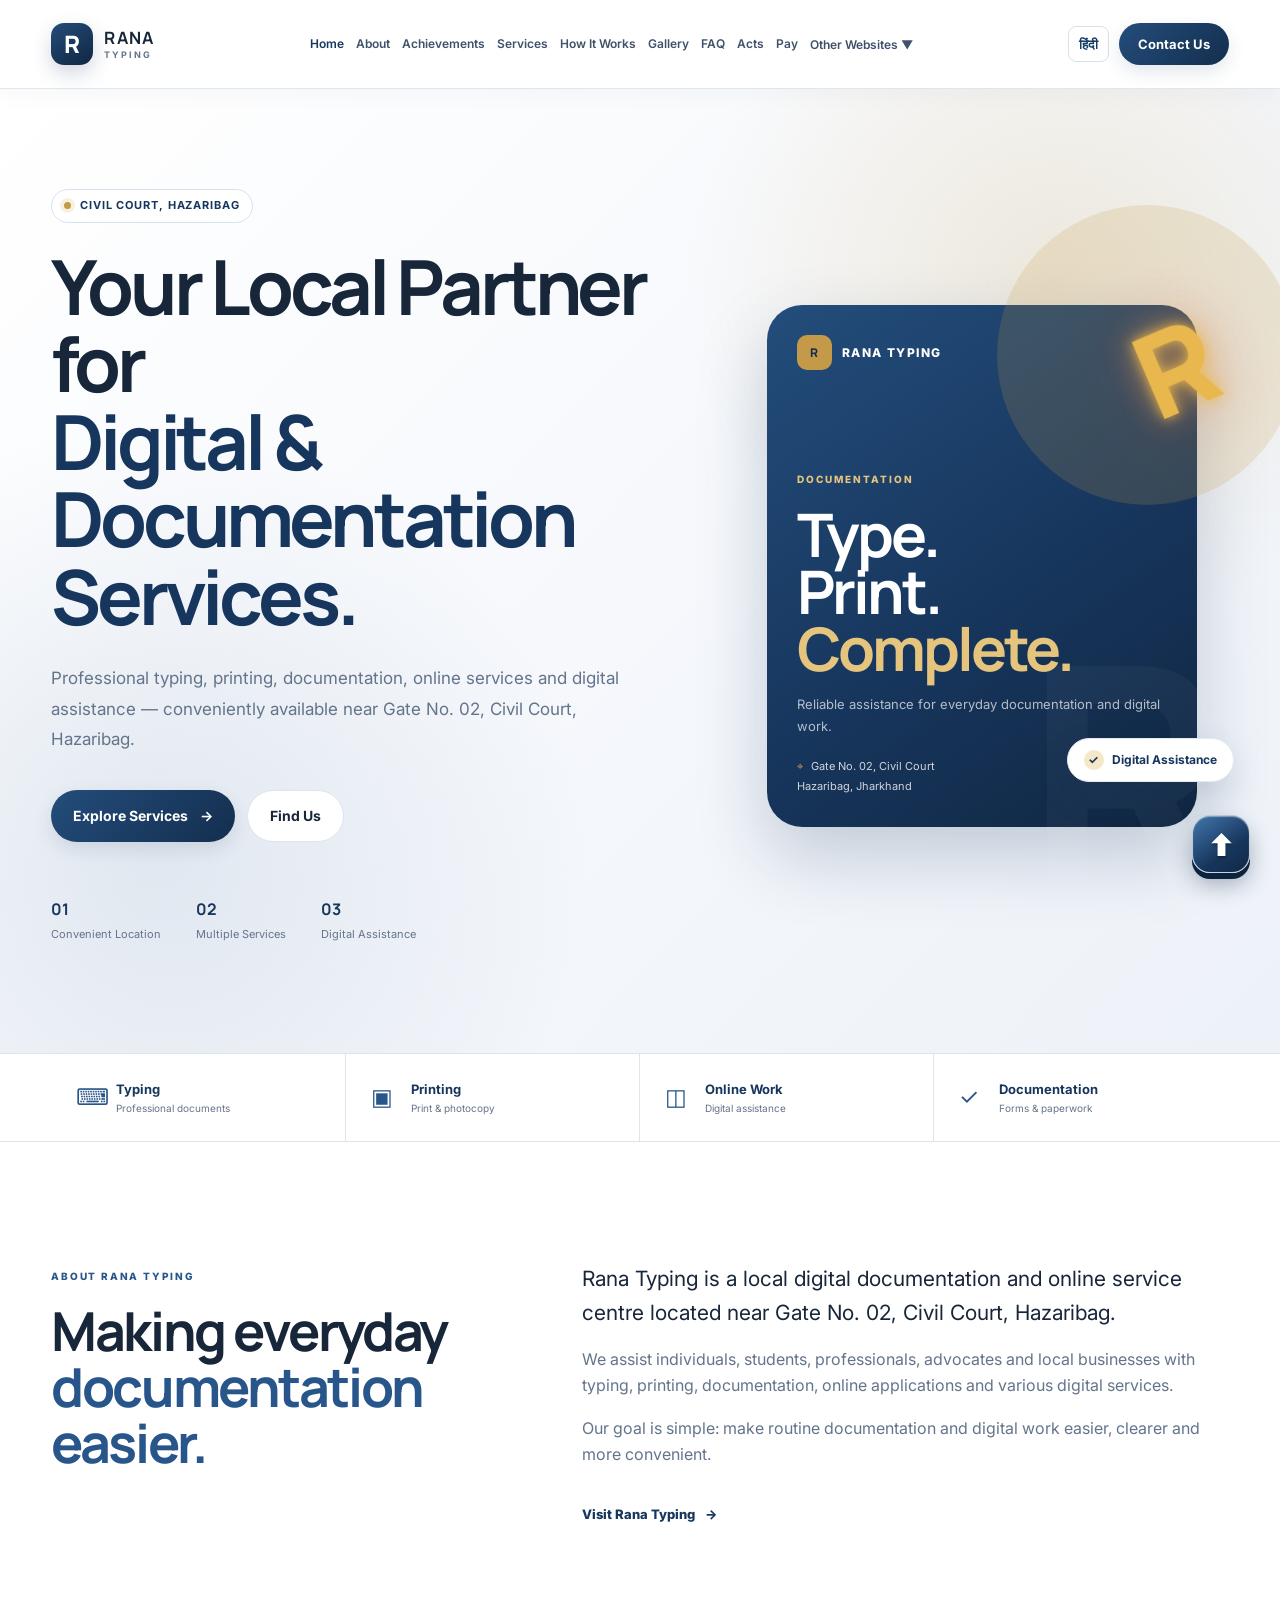
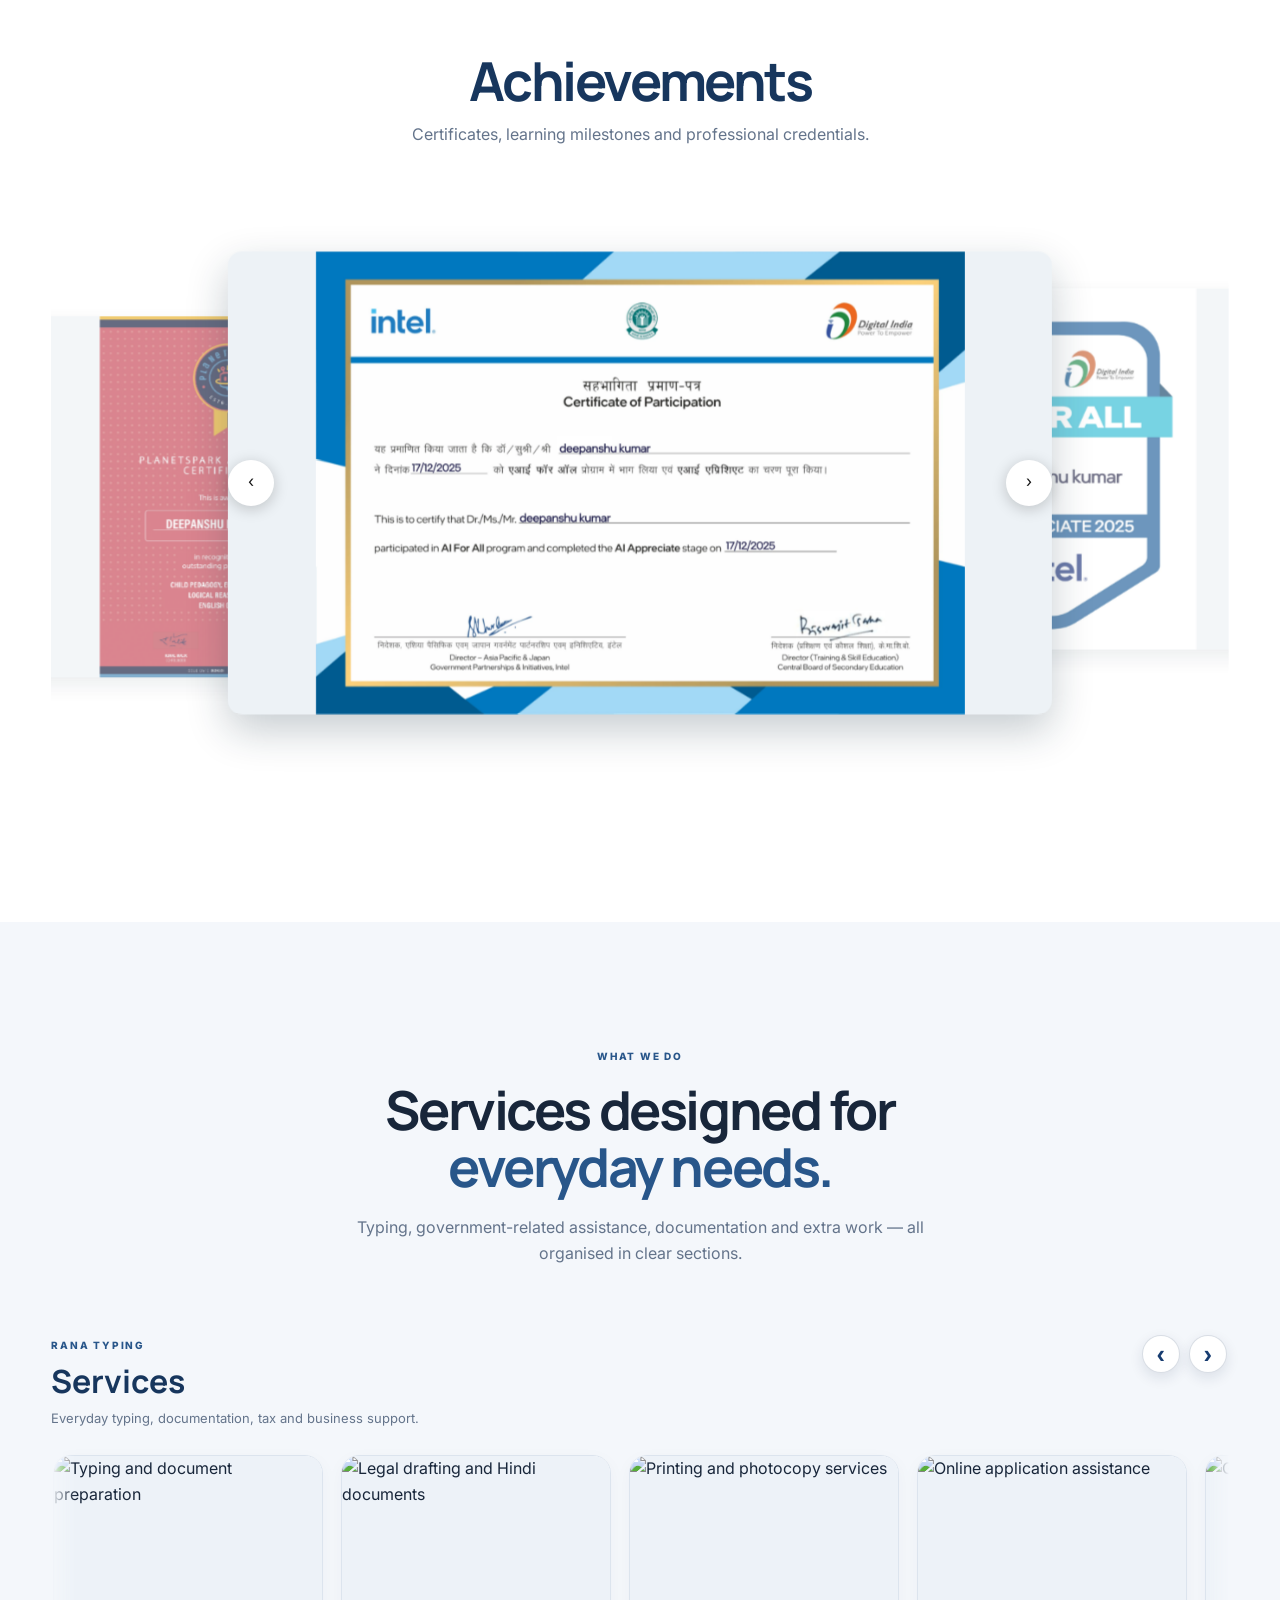
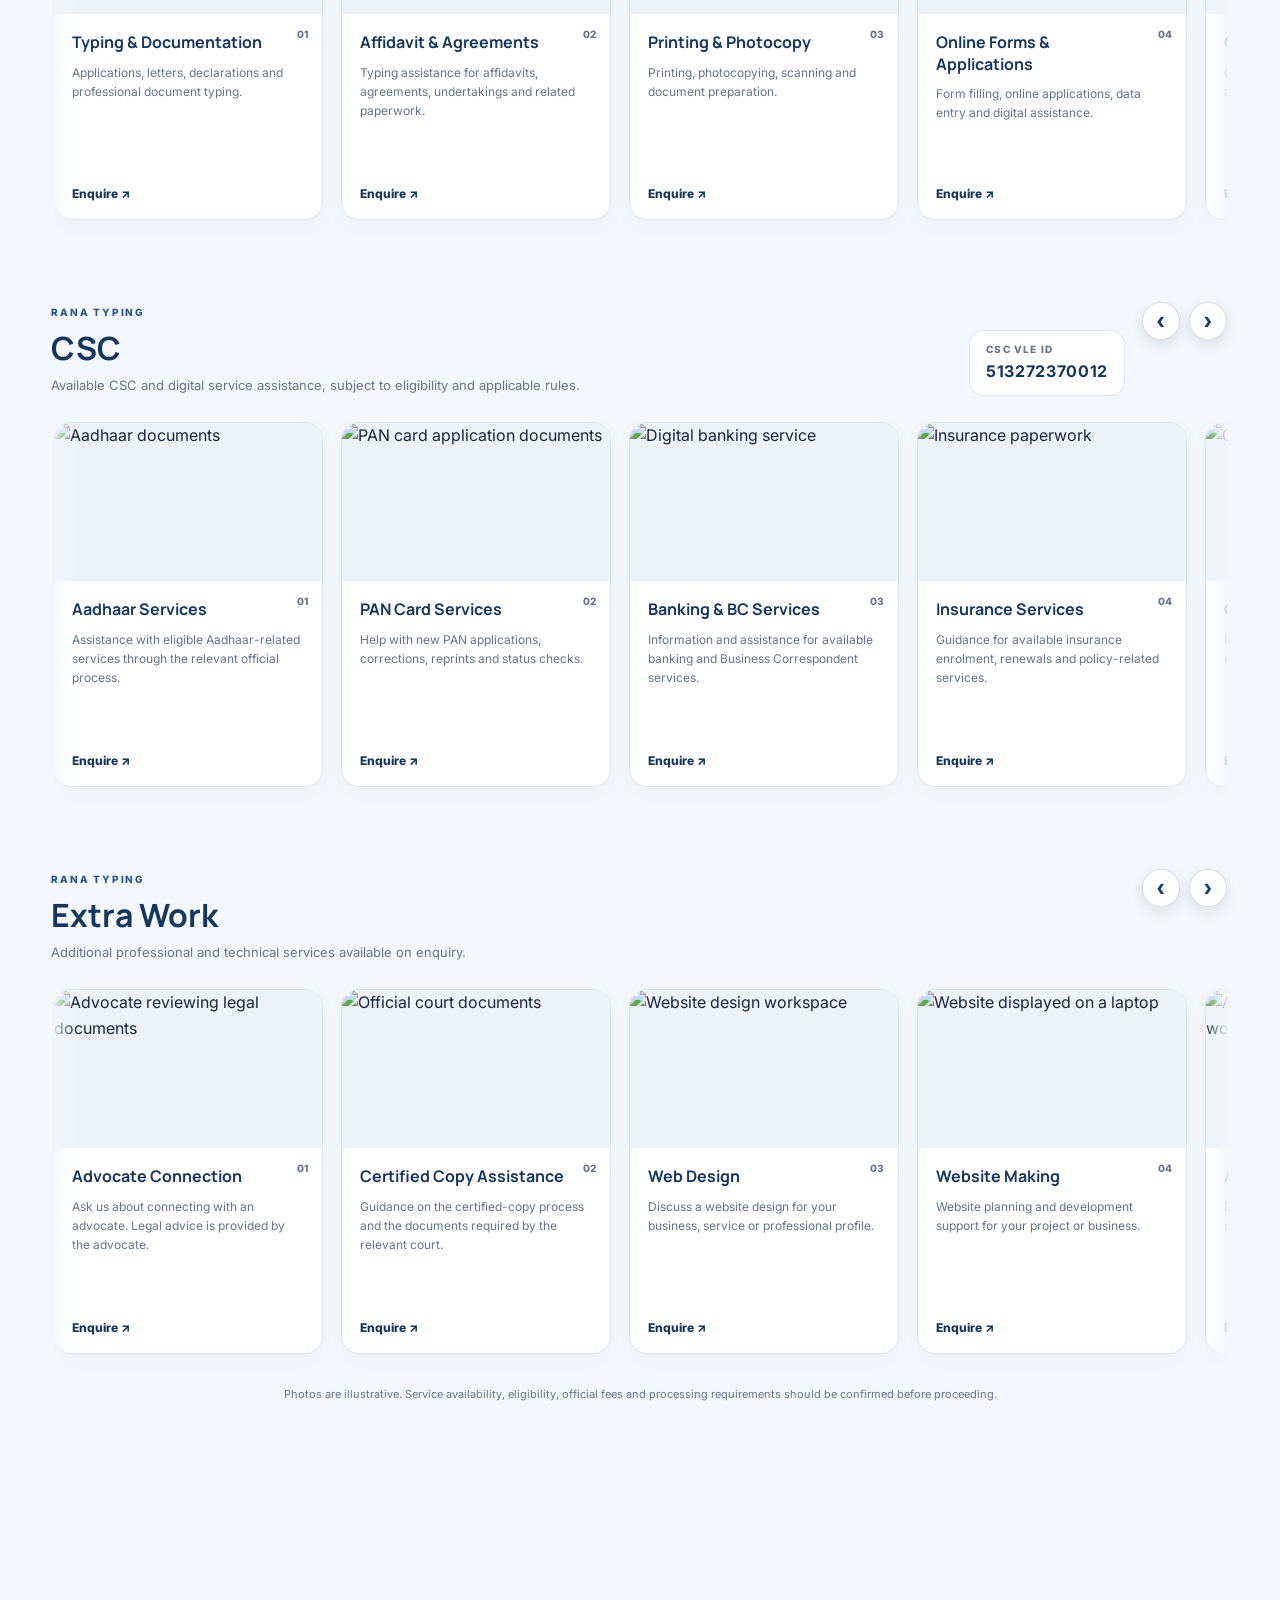
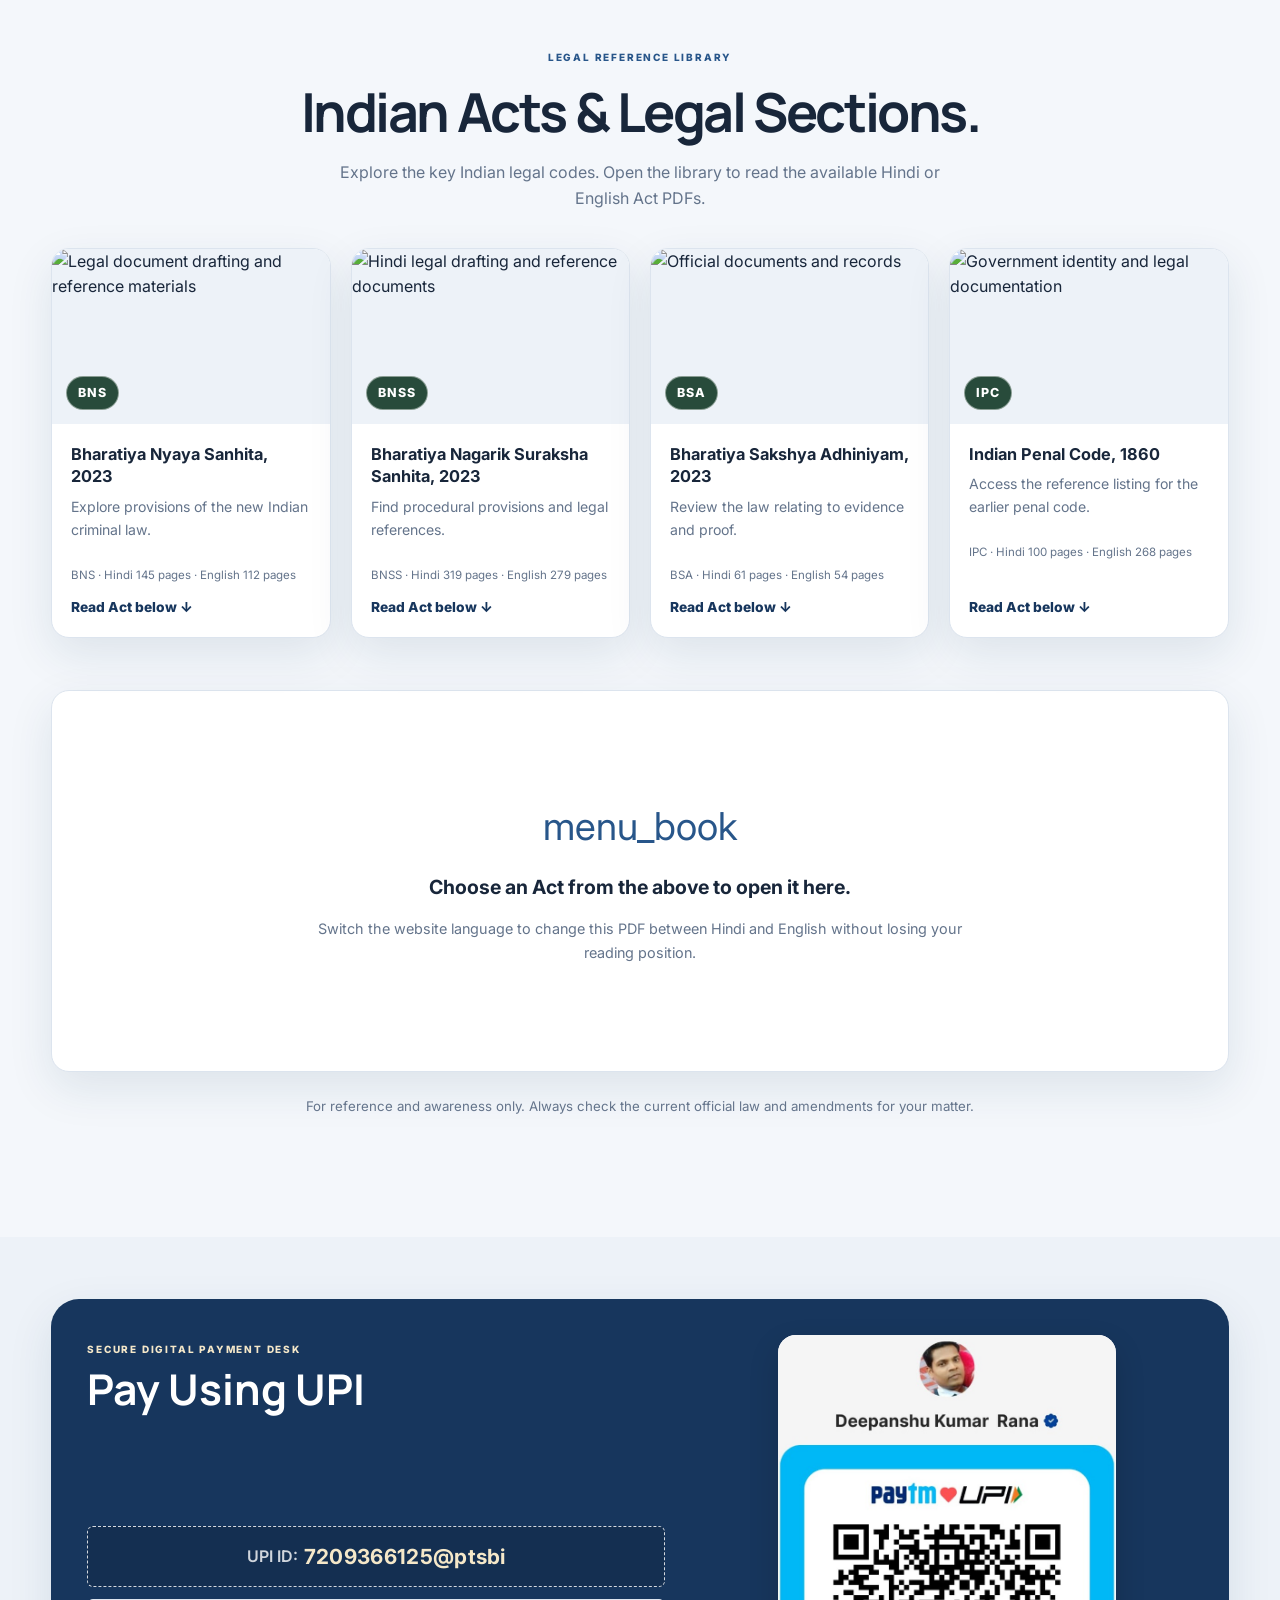
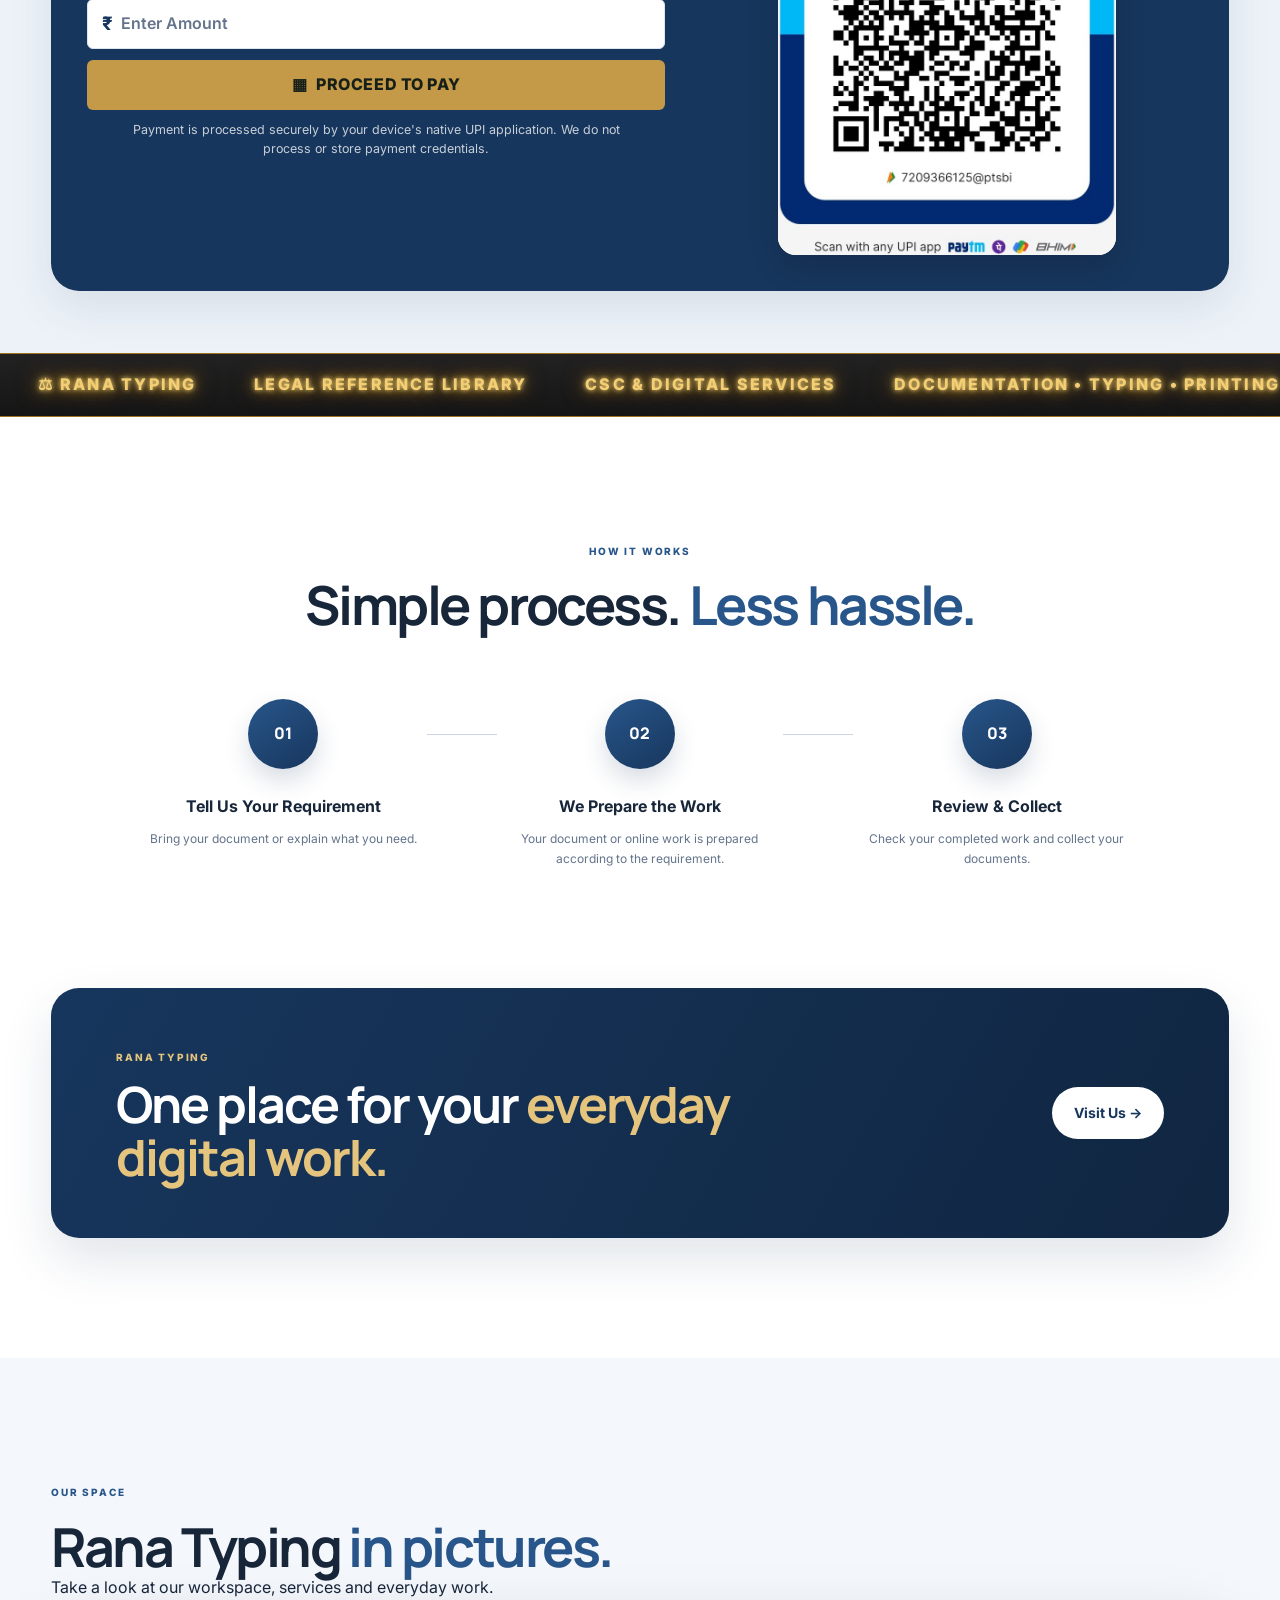
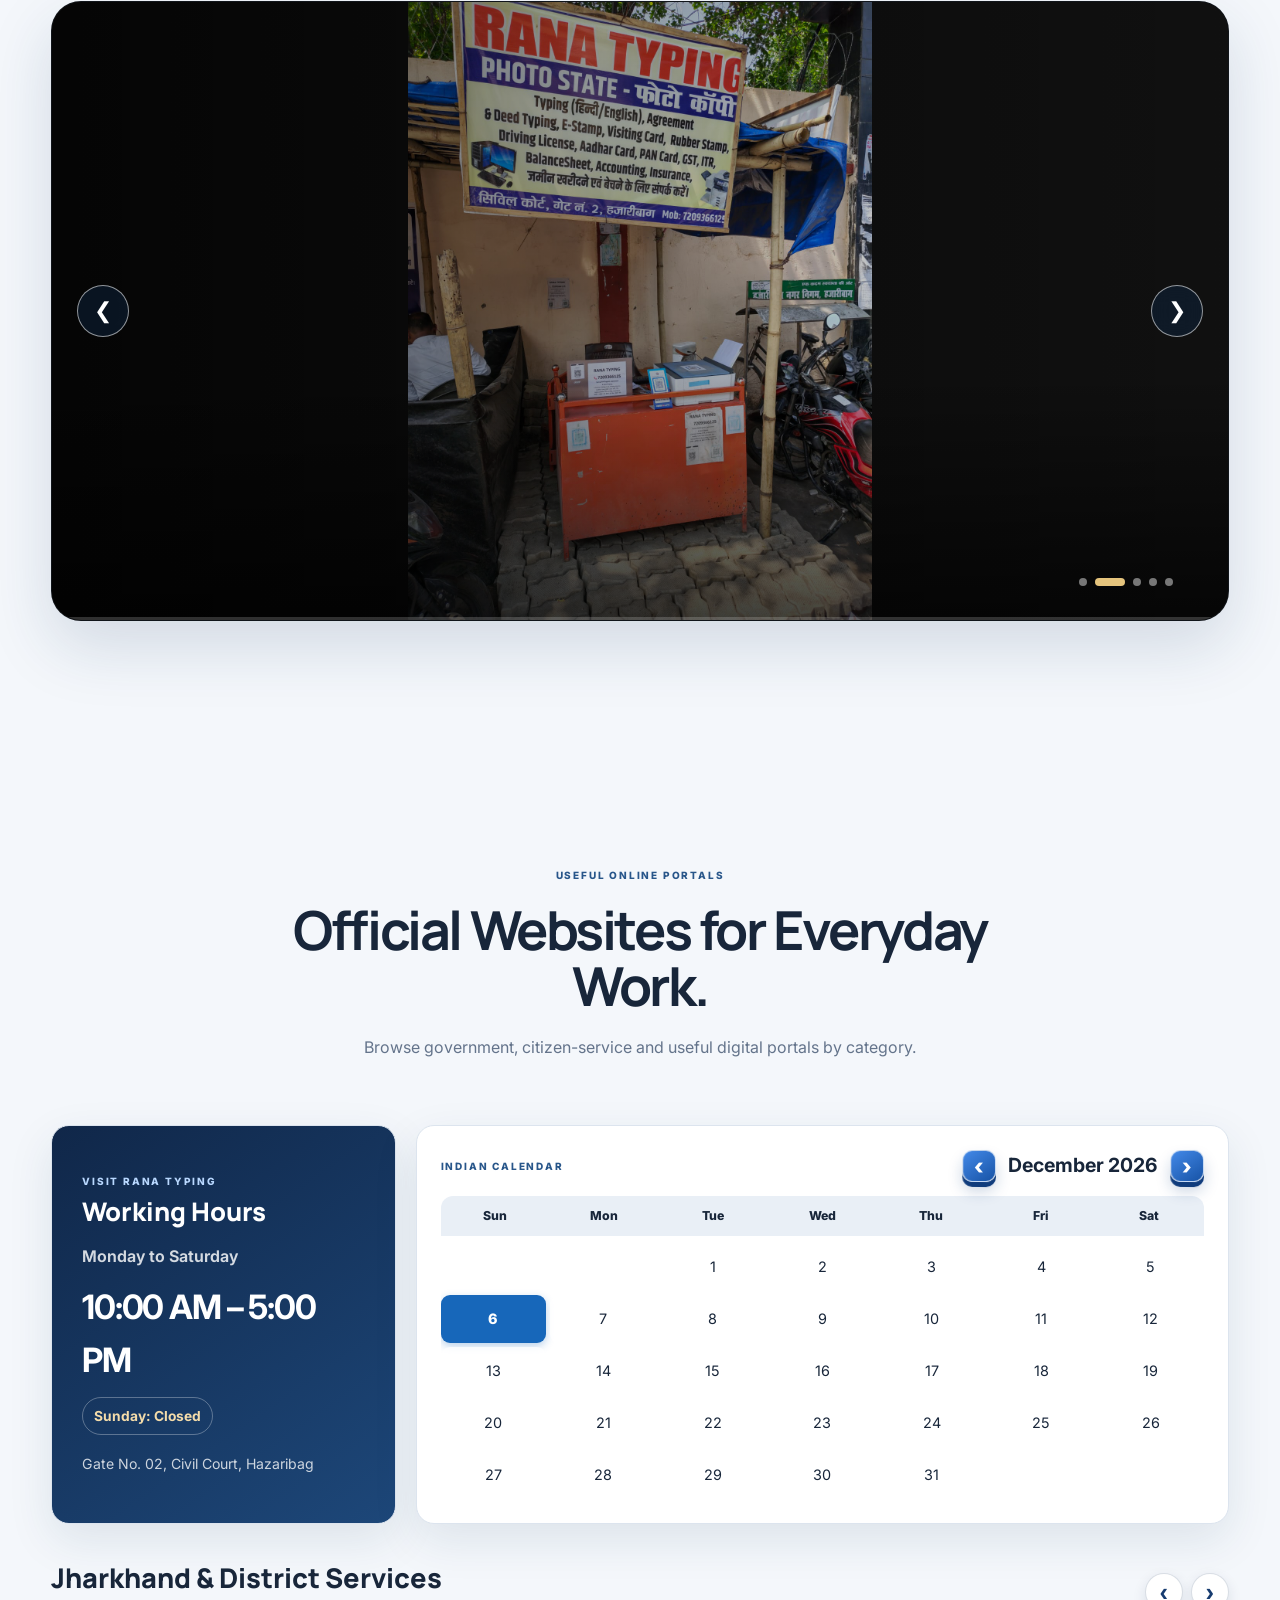
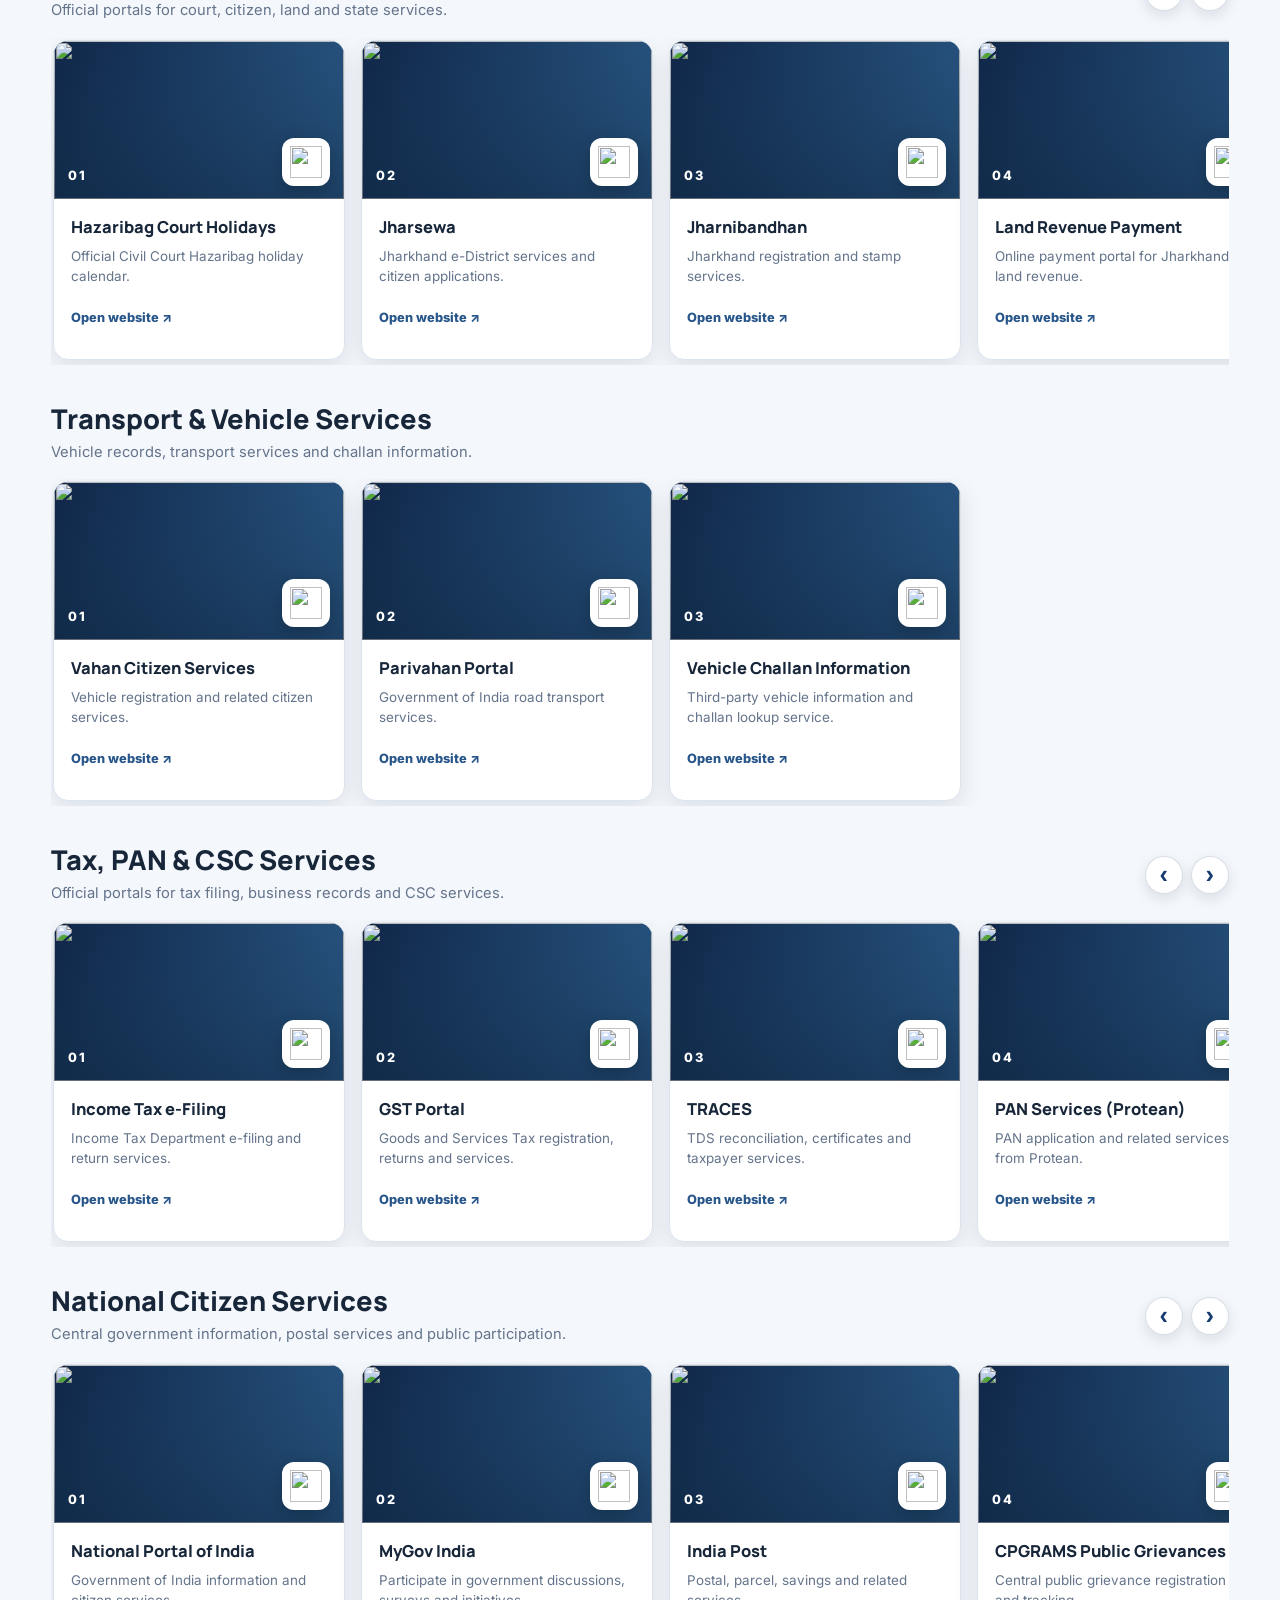
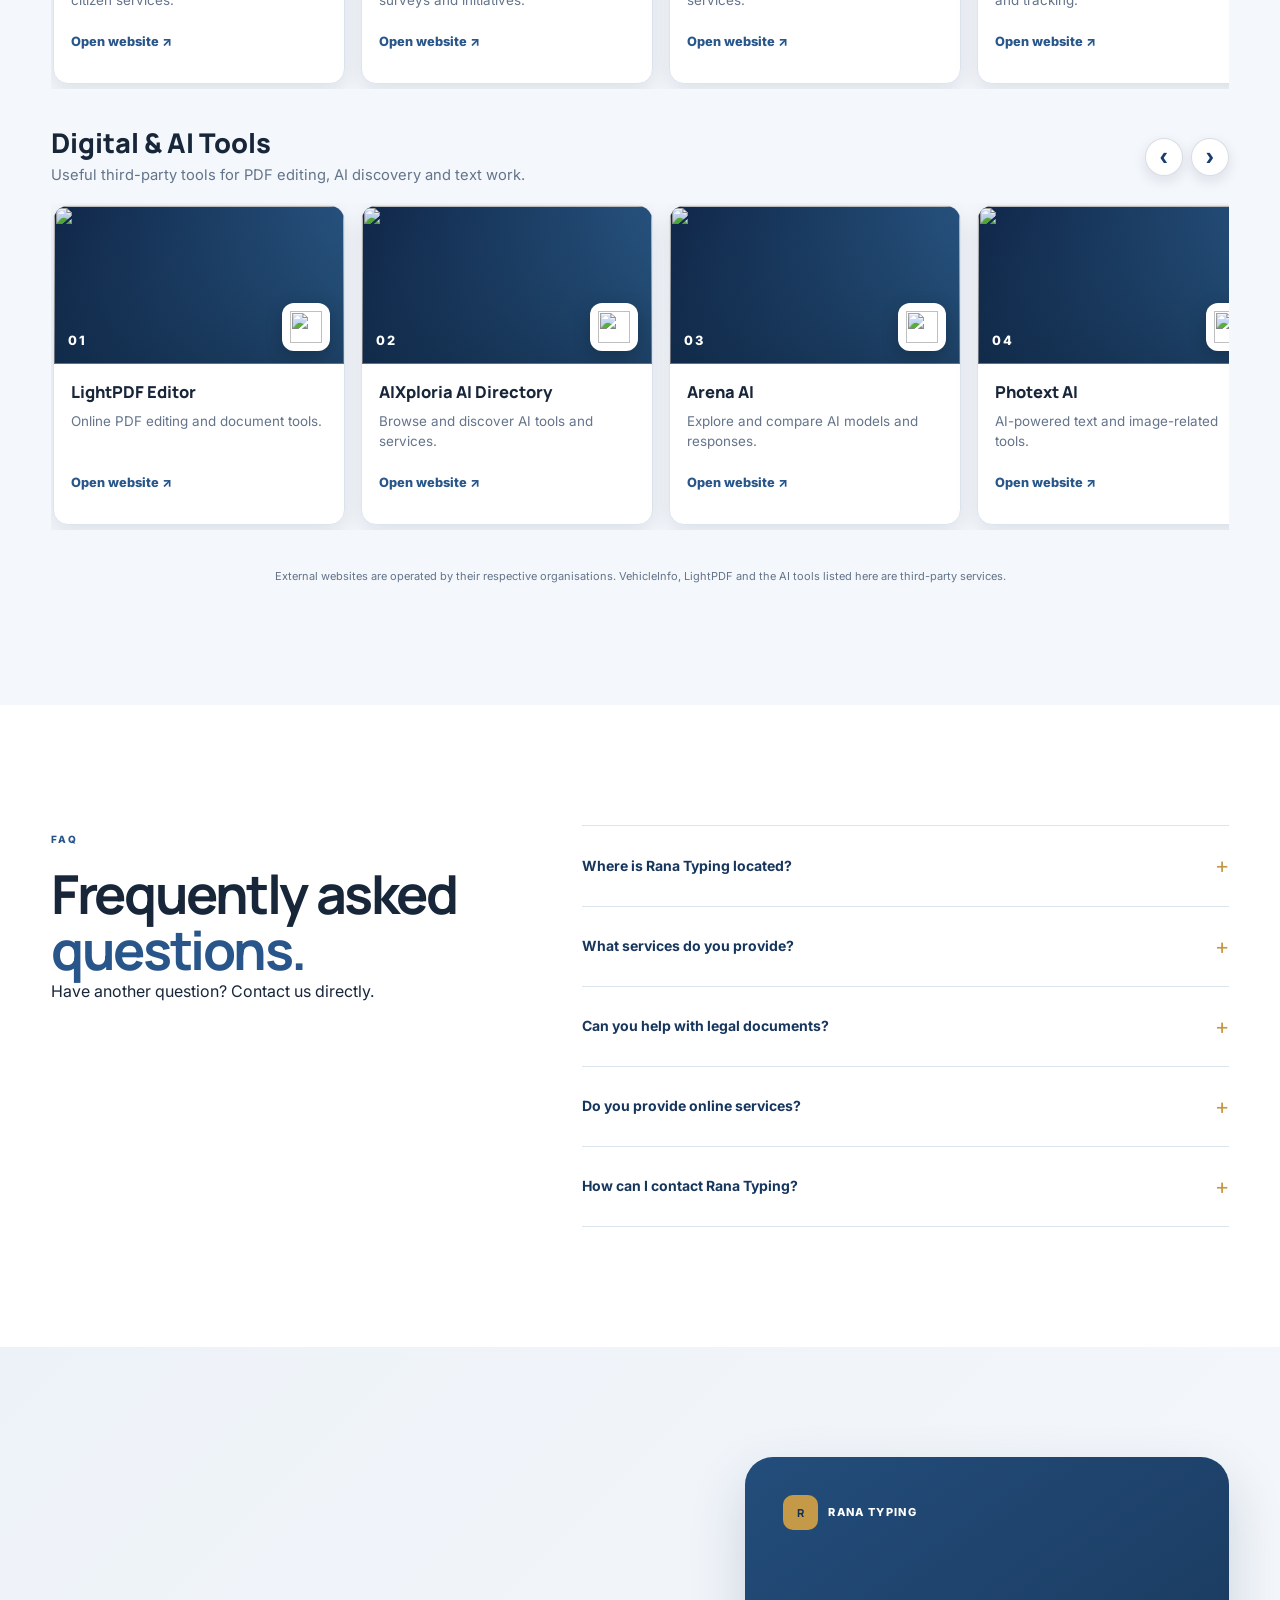
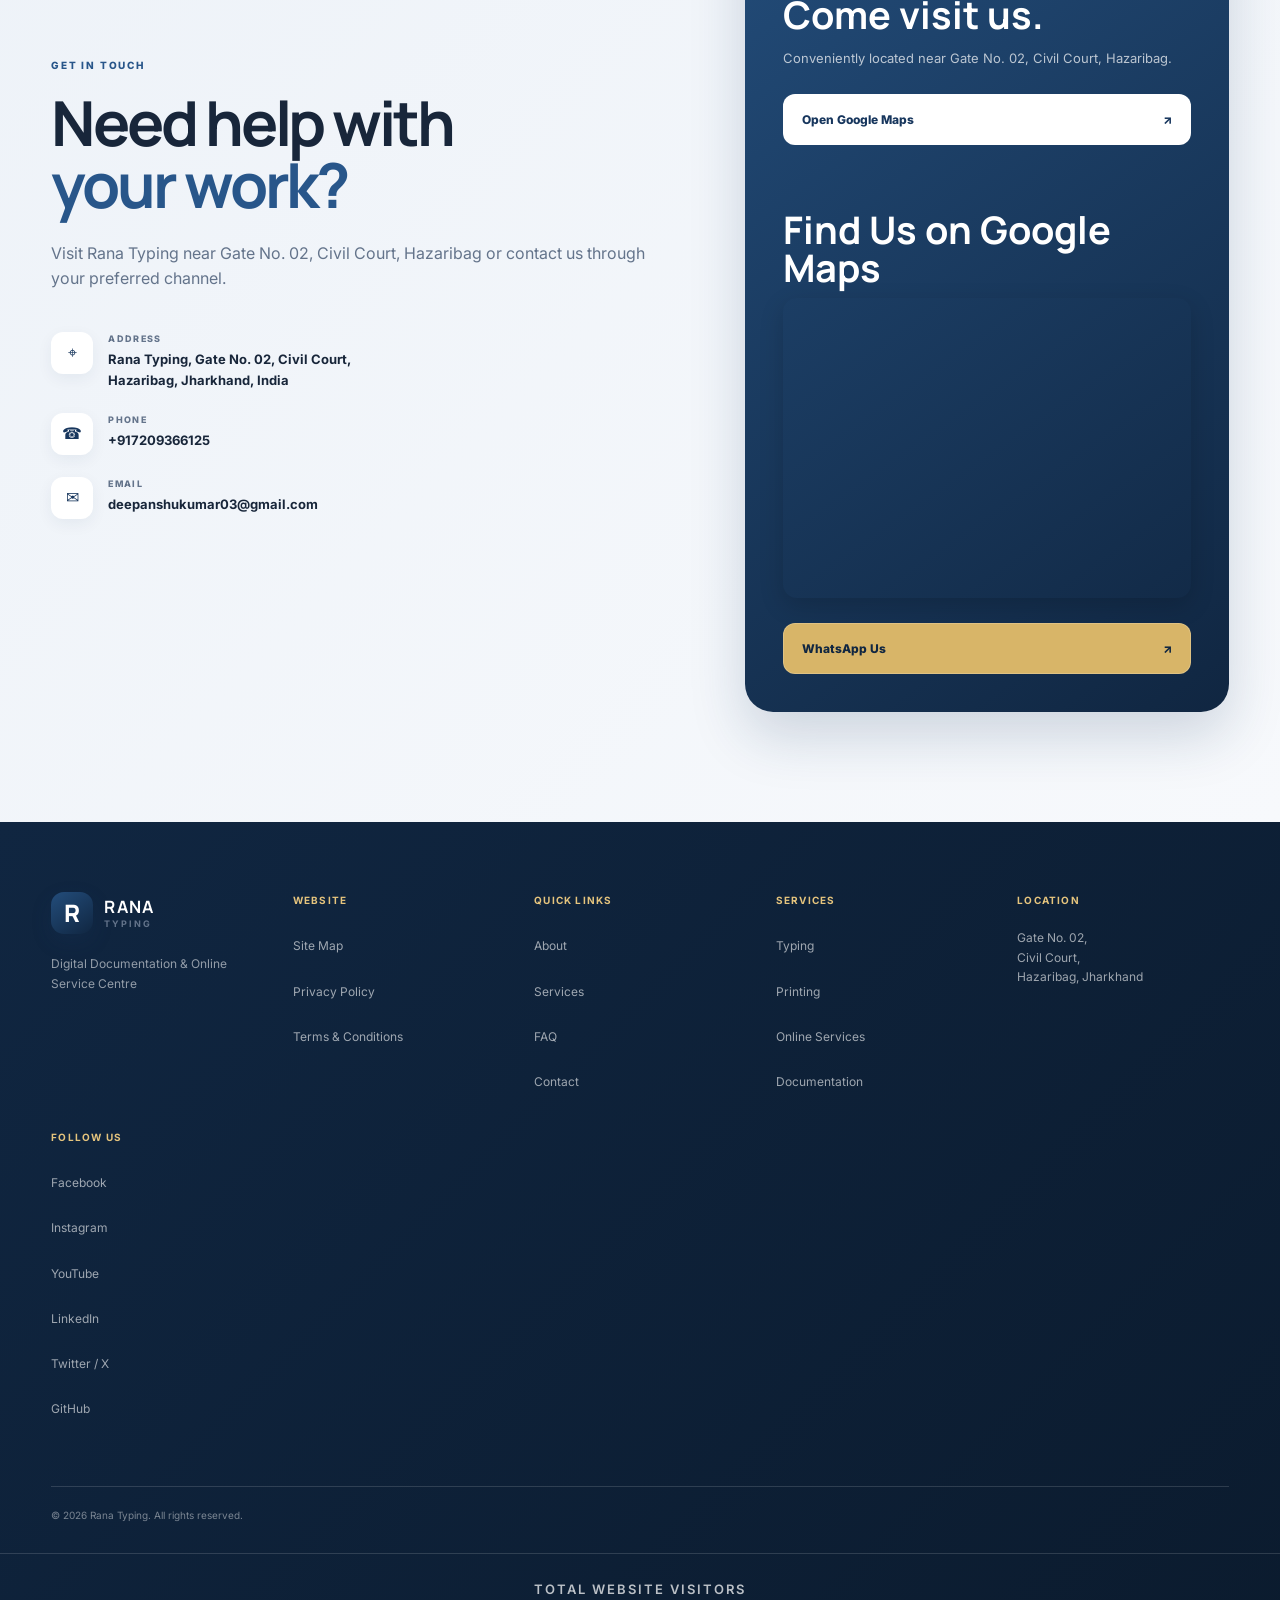
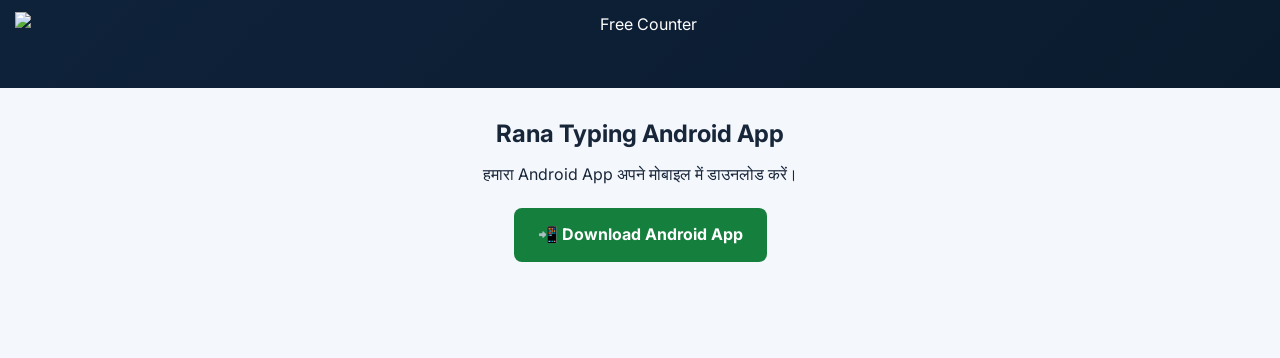
==== commit 5490ae2c: "Use compact floating WhatsApp icon on mobile" ====
--- a/index.html
+++ b/index.html
@@ -32,7 +32,7 @@
     rel="stylesheet"
   >
 
- <link rel="stylesheet" href="styles.css?v=20261019ab">
+ <link rel="stylesheet" href="styles.css?v=20261019whatsapp">
 
 <link rel="icon" type="image/png" href="favicon.png">
 <link rel="shortcut icon" href="favicon.ico">
@@ -1094,21 +1094,14 @@
   </footer>
 
 
-  <!-- ================= MOBILE CTA ================= -->
-
-  <div class="mobile-cta">
-
-    <a href="#contact">
-      <span>⌖</span>
-      Visit
-    </a>
-
-    <a href="#" id="mobileWhatsApp">
-      <span>◉</span>
-      WhatsApp
-    </a>
-
-  </div>
+  <!-- Floating WhatsApp icon for mobile -->
+  <a href="#" id="mobileWhatsApp" class="floating-whatsapp"
+     aria-label="Chat with Rana Typing on WhatsApp"
+     title="Chat with Rana Typing on WhatsApp">
+    <svg viewBox="0 0 32 32" aria-hidden="true" focusable="false">
+      <path d="M16 3.1A12.7 12.7 0 0 0 5.1 22.3L3.4 28.8l6.7-1.7A12.8 12.8 0 1 0 16 3.1Zm0 23.1c-1.9 0-3.7-.5-5.3-1.5l-.4-.2-3.9 1 1-3.8-.3-.4a10.3 10.3 0 1 1 8.9 4.9Zm5.7-7.7c-.3-.2-1.9-.9-2.2-1-.3-.1-.5-.2-.7.2-.2.3-.8 1-1 1.2-.2.2-.4.2-.7.1-.3-.2-1.3-.5-2.5-1.6-.9-.8-1.6-1.9-1.8-2.2-.2-.3 0-.5.1-.7l.5-.6c.2-.2.2-.3.3-.5.1-.2 0-.4 0-.6s-.7-1.7-1-2.3c-.3-.6-.5-.5-.7-.5h-.6c-.2 0-.6.1-.9.4-.3.3-1.1 1.1-1.1 2.6s1.1 3 1.2 3.2c.2.2 2.1 3.2 5.1 4.5.7.3 1.3.5 1.7.6.7.2 1.4.2 1.9.1.6-.1 1.9-.8 2.2-1.5.3-.7.3-1.3.2-1.5-.1-.1-.3-.2-.6-.4Z"/>
+    </svg>
+  </a>
 
     <!-- ANDROID APP DOWNLOAD -->
     <section class="app-download-section" id="android-app">
--- a/styles.css
+++ b/styles.css
@@ -4226,3 +4226,47 @@
 .legal-reference-section .center-heading h2 span {
   margin-inline-start: 0;
 }
+
+
+/* Compact 3D WhatsApp floating button on mobile */
+.floating-whatsapp {
+  display: none;
+}
+@media (max-width: 760px) {
+  .floating-whatsapp {
+    position: fixed;
+    right: 16px;
+    bottom: calc(16px + env(safe-area-inset-bottom));
+    z-index: 1501;
+    display: grid;
+    place-items: center;
+    width: 52px;
+    height: 52px;
+    border: 1px solid rgba(255,255,255,.82);
+    border-radius: 17px;
+    background: linear-gradient(145deg, #49e18b 0%, #20c96a 48%, #087f45 100%);
+    color: #fff;
+    box-shadow: 0 6px 0 #086b3b, 0 12px 22px rgba(0,0,0,.24), inset 0 2px 2px rgba(255,255,255,.45);
+    transition: transform 180ms ease, box-shadow 180ms ease, filter 180ms ease;
+    -webkit-tap-highlight-color: transparent;
+  }
+  .floating-whatsapp svg {
+    display: block;
+    width: 31px;
+    height: 31px;
+    fill: currentColor;
+    filter: drop-shadow(0 2px 1px rgba(0,0,0,.22));
+  }
+  .floating-whatsapp:hover {
+    transform: translateY(-3px);
+    filter: brightness(1.06);
+  }
+  .floating-whatsapp:active {
+    transform: translateY(4px);
+    box-shadow: 0 2px 0 #086b3b, 0 5px 12px rgba(0,0,0,.2), inset 0 1px 1px rgba(255,255,255,.4);
+  }
+  .floating-whatsapp:focus-visible {
+    outline: 3px solid var(--accent);
+    outline-offset: 4px;
+  }
+}
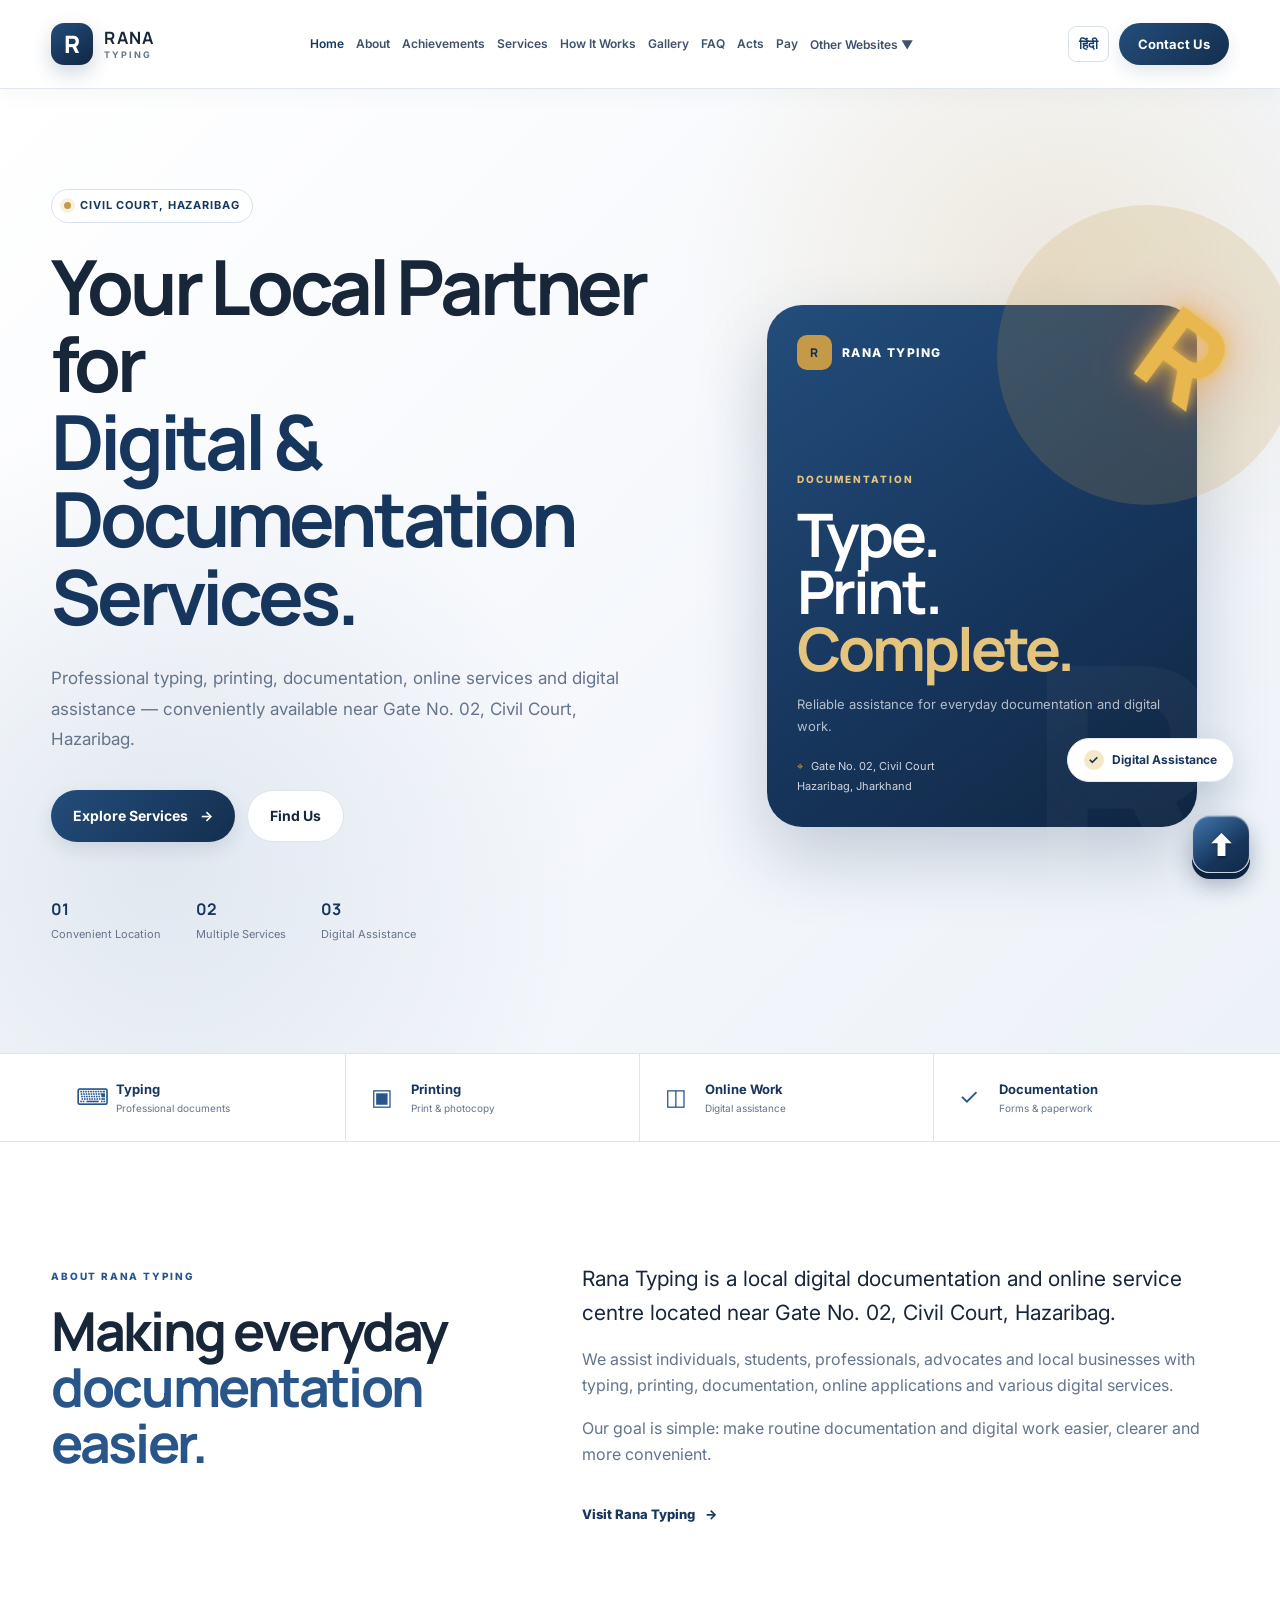
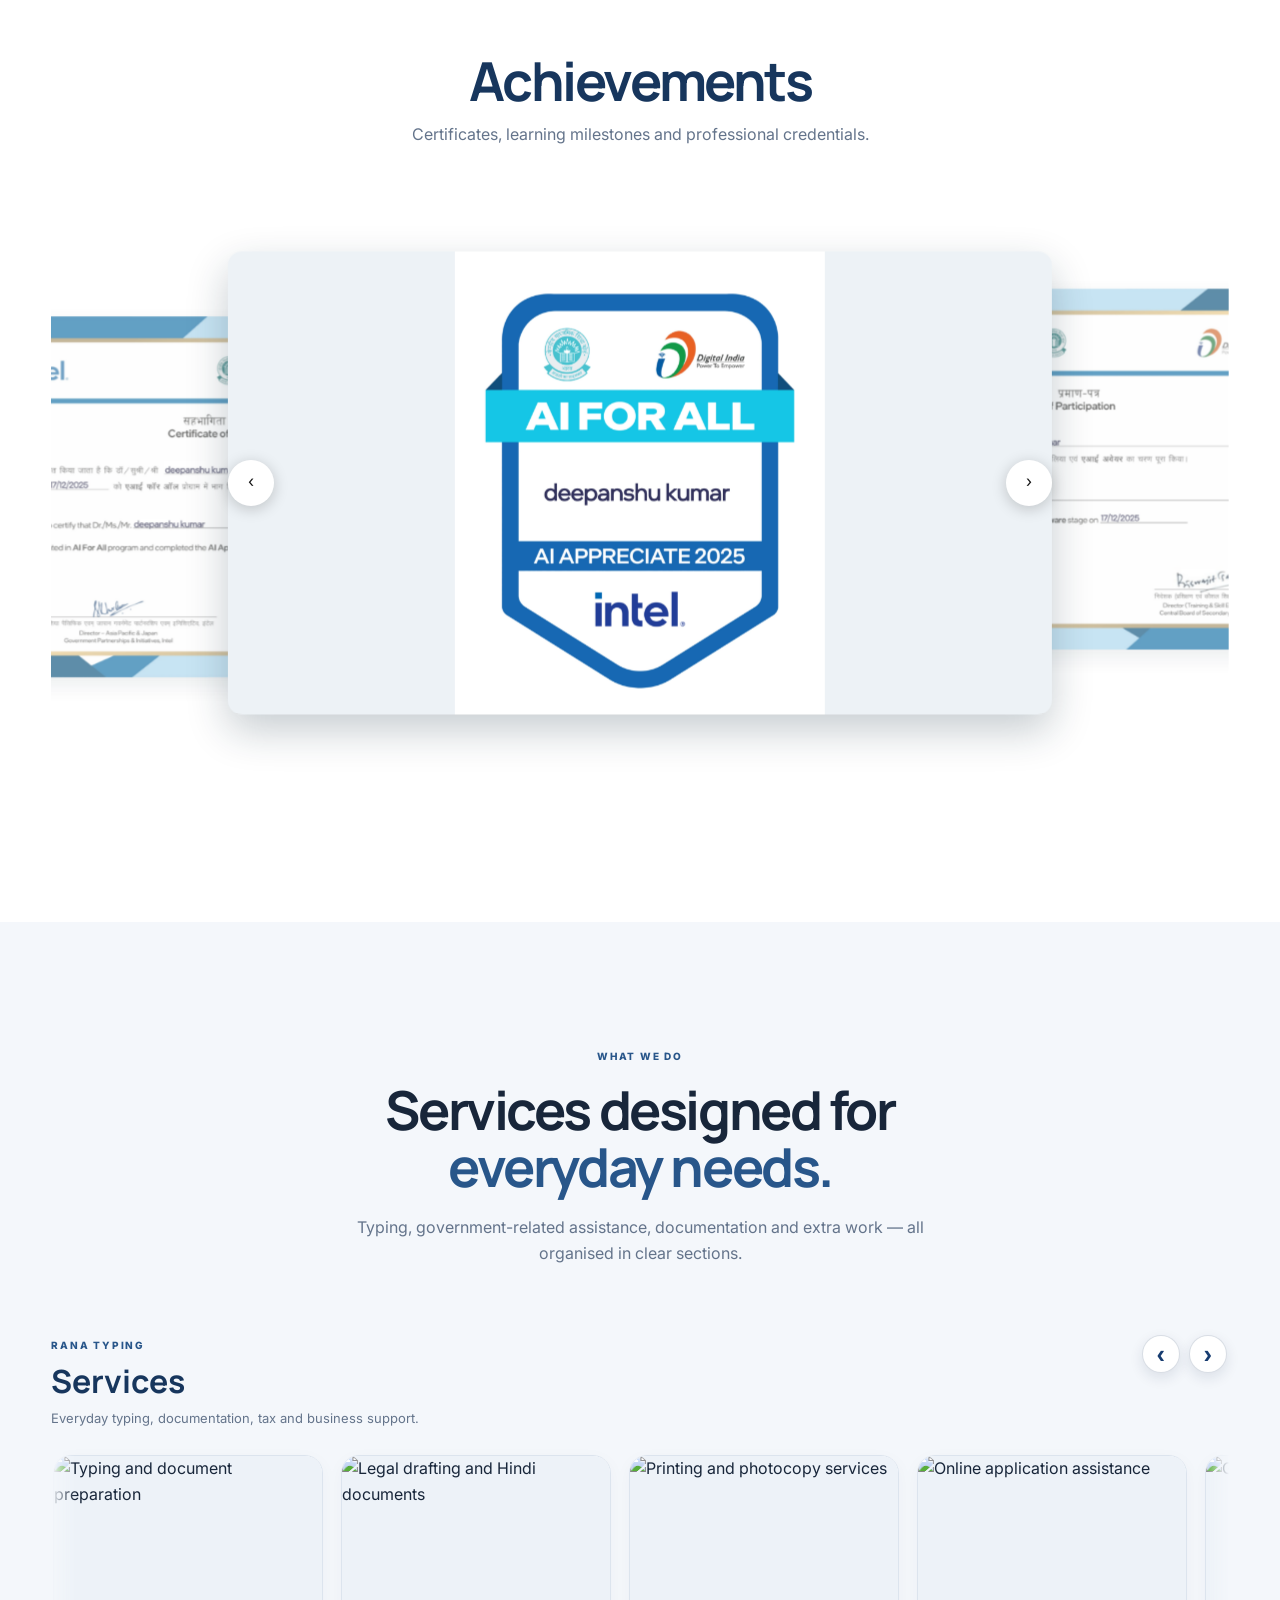
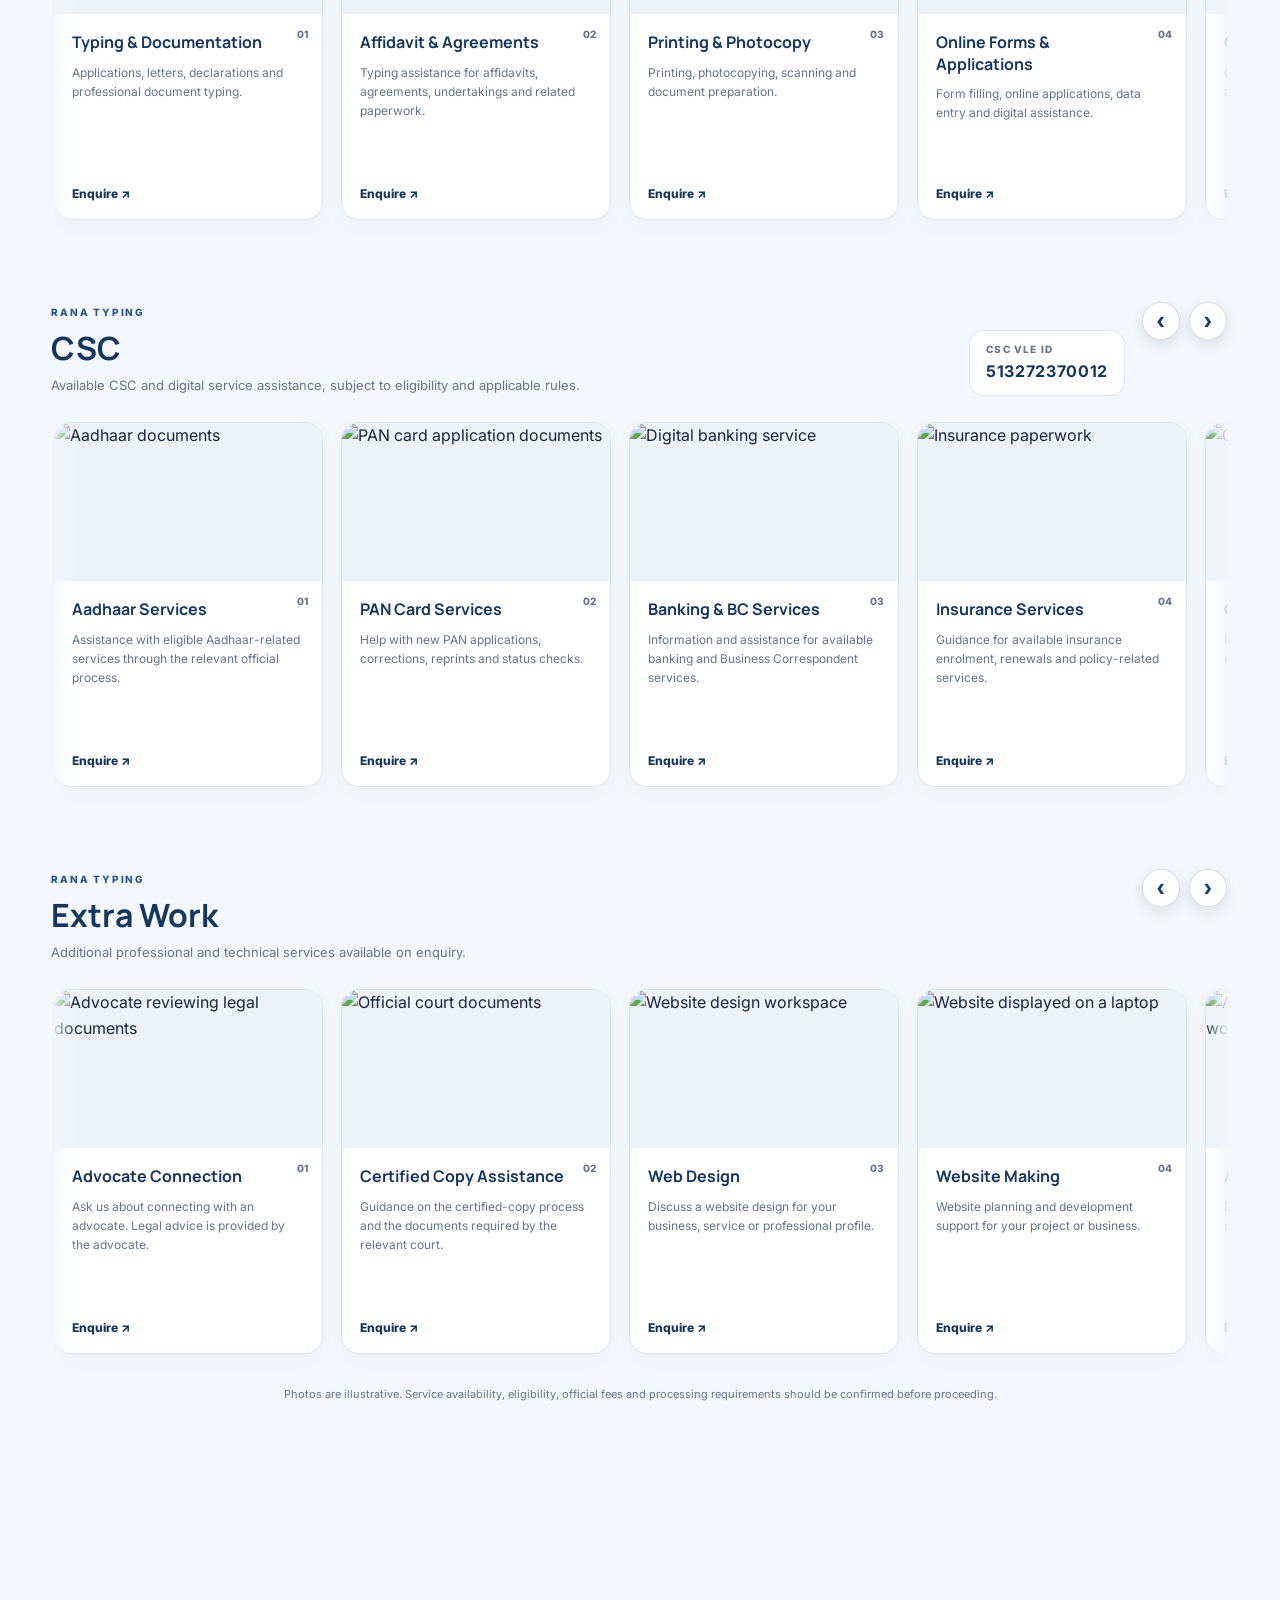
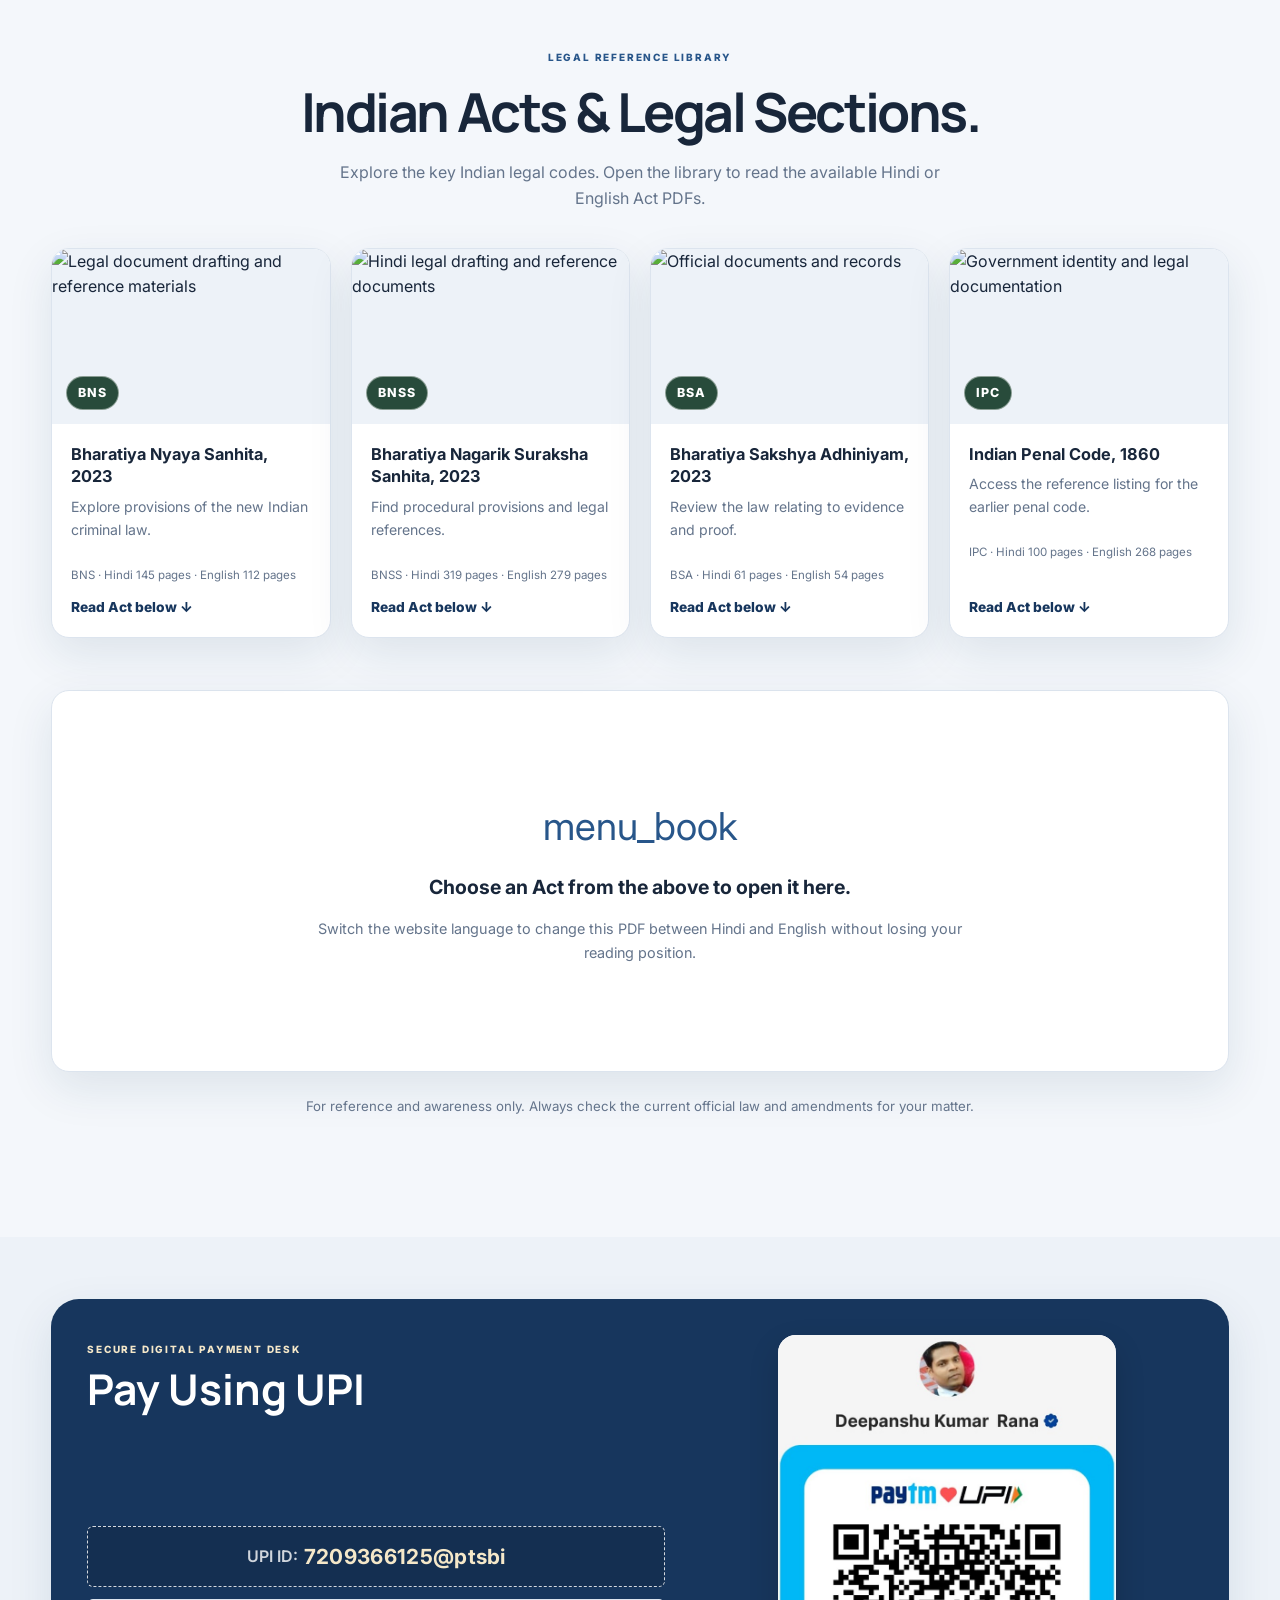
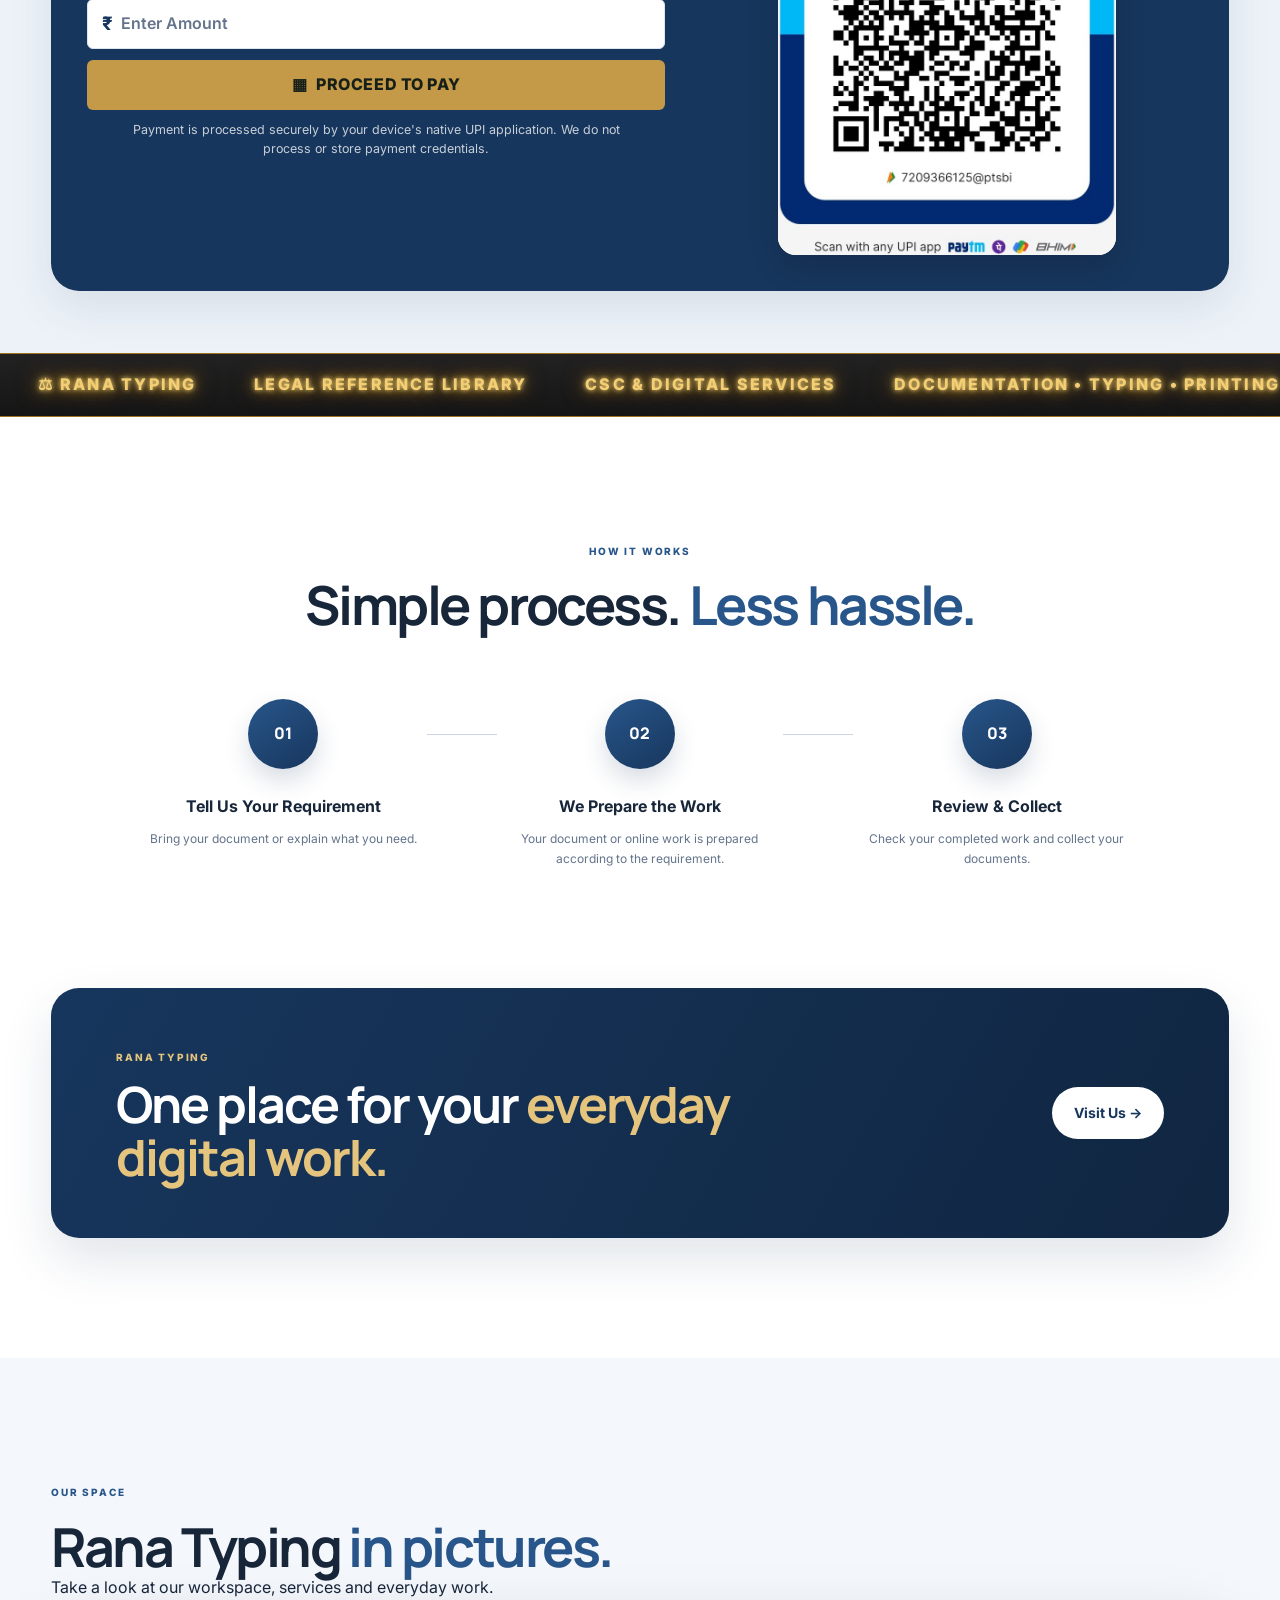
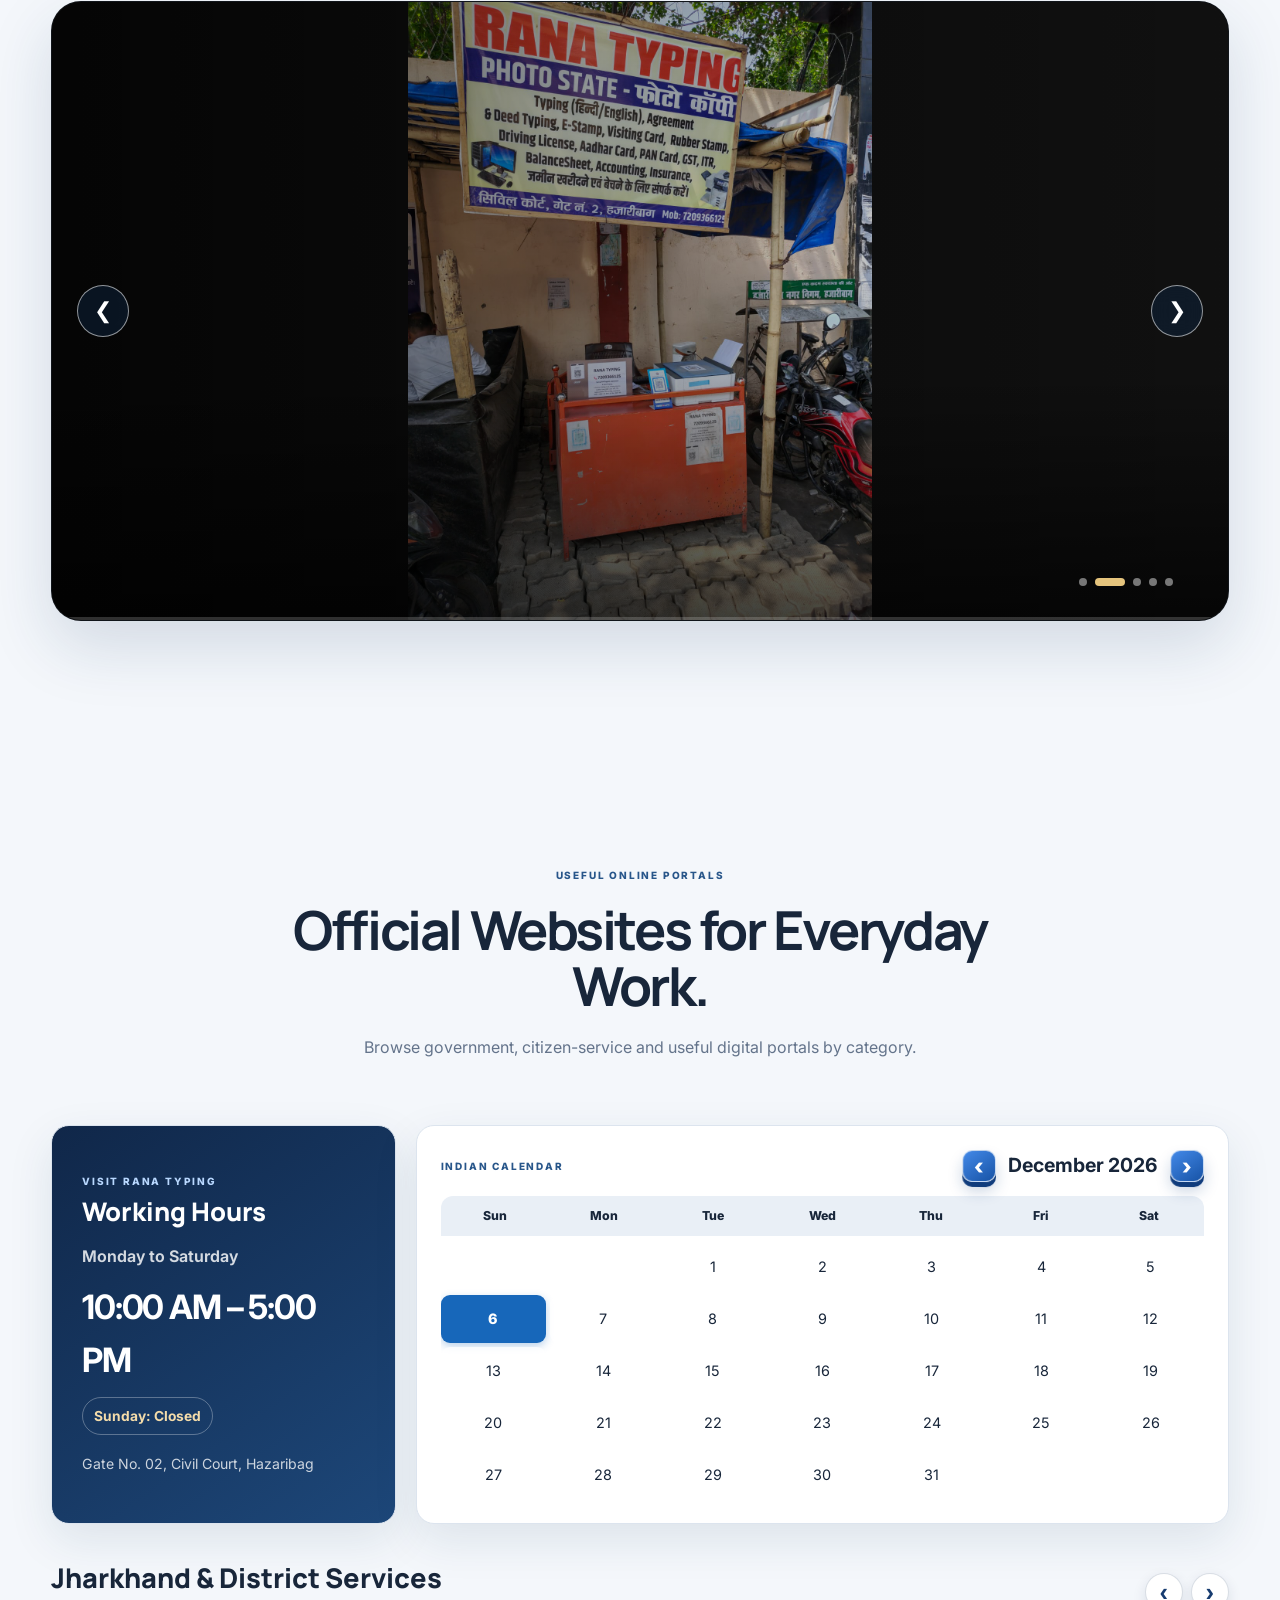
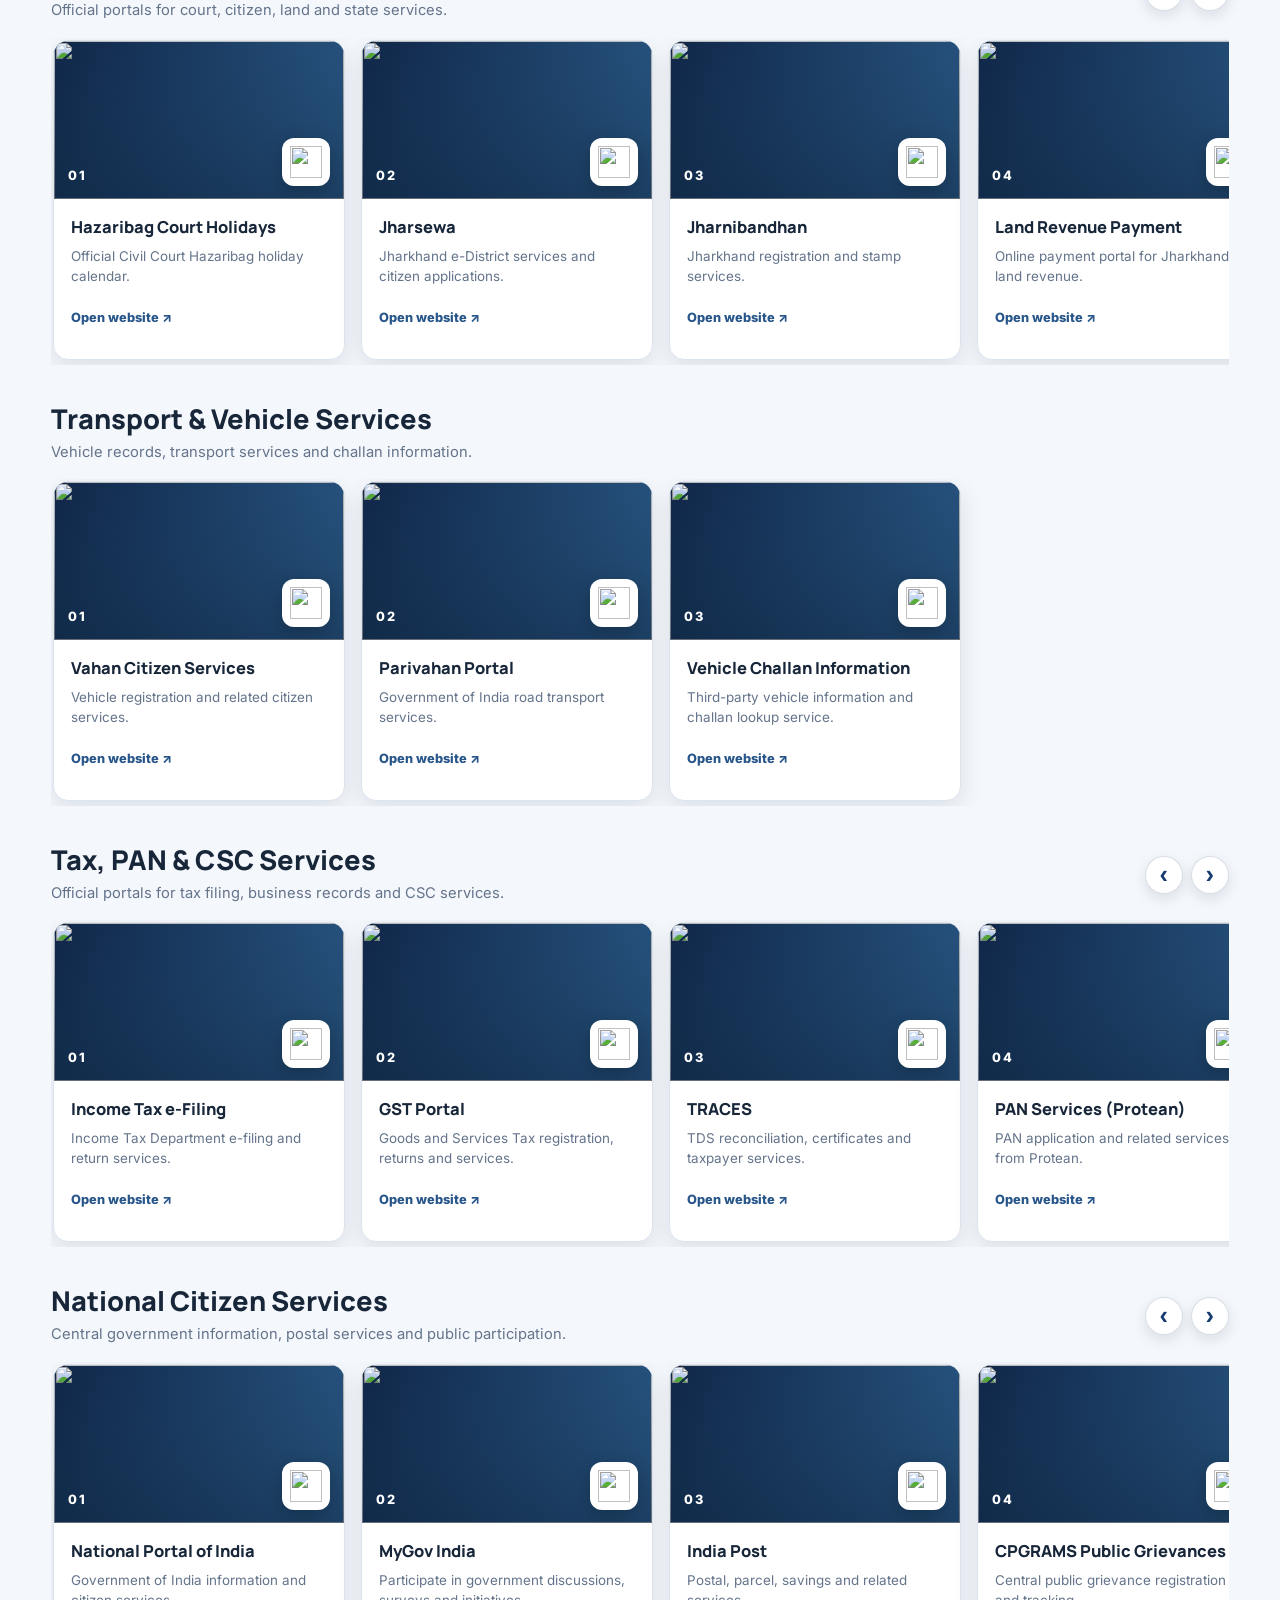
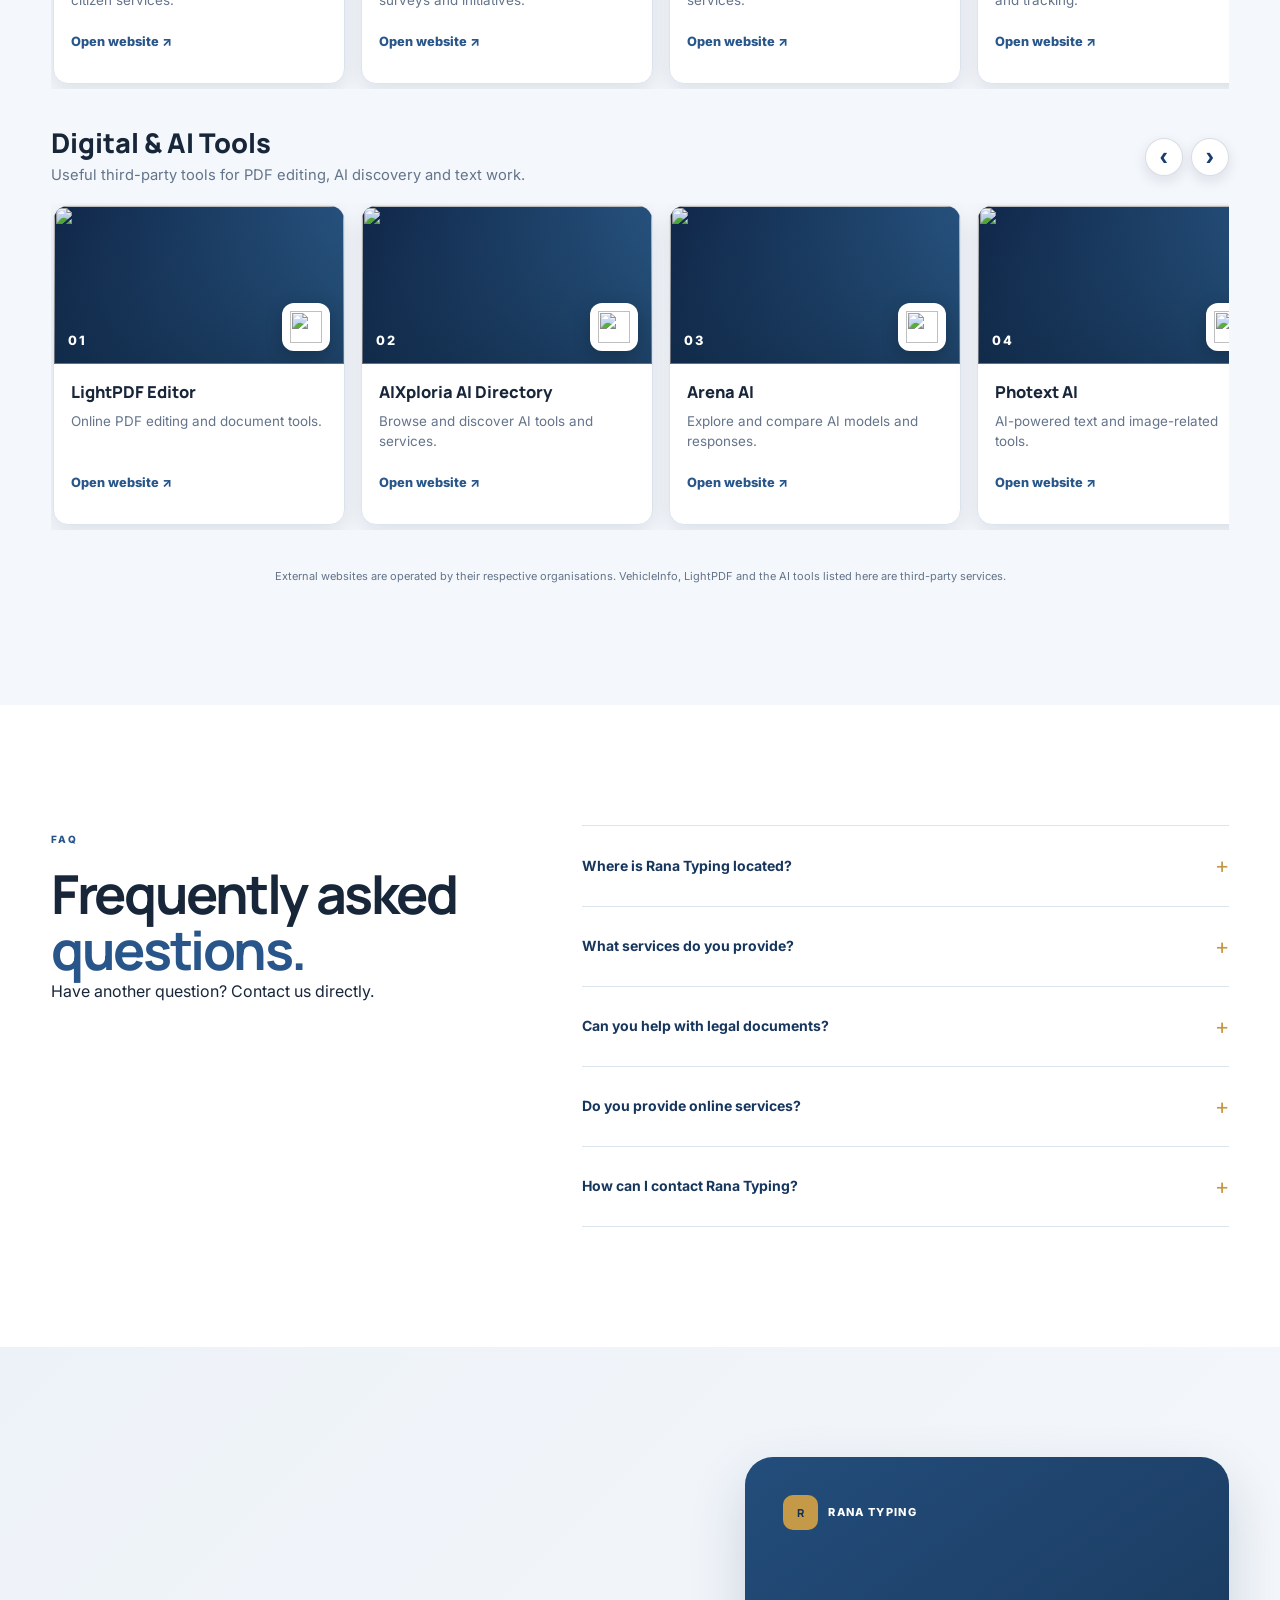
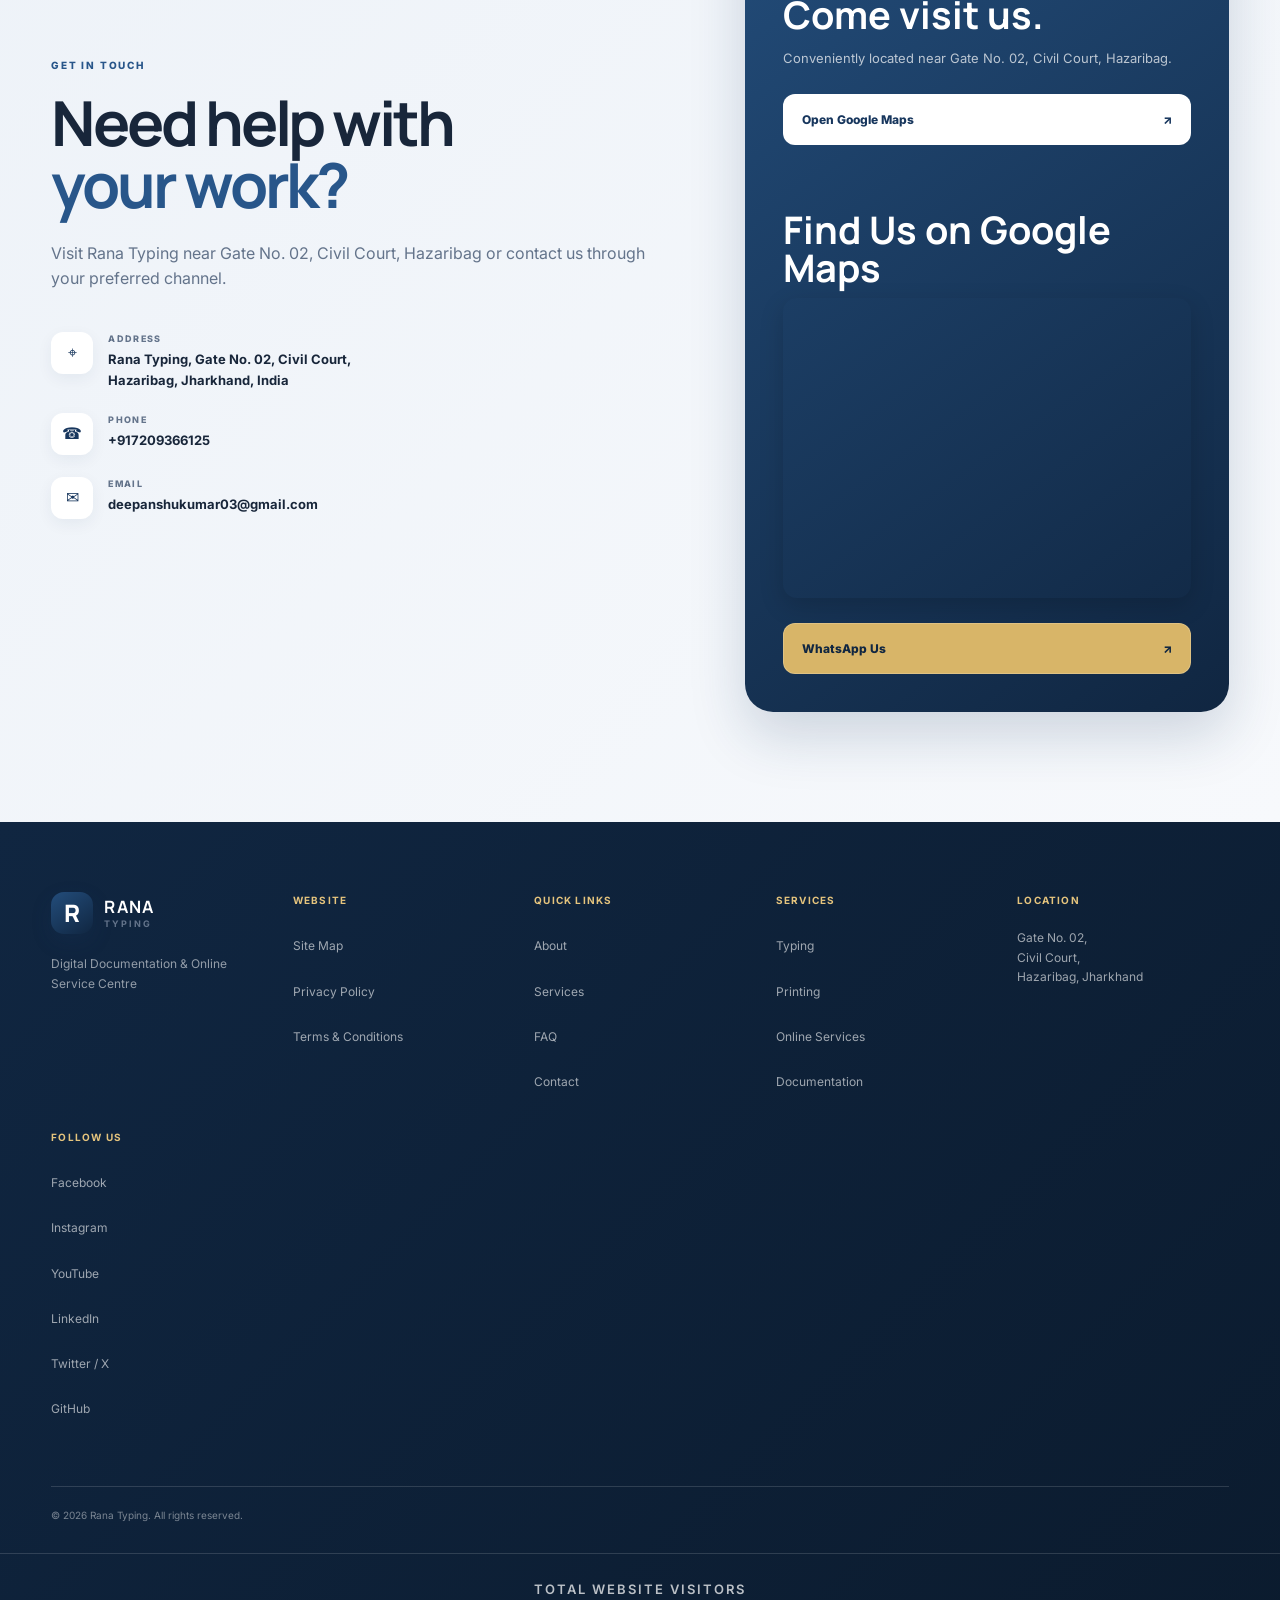
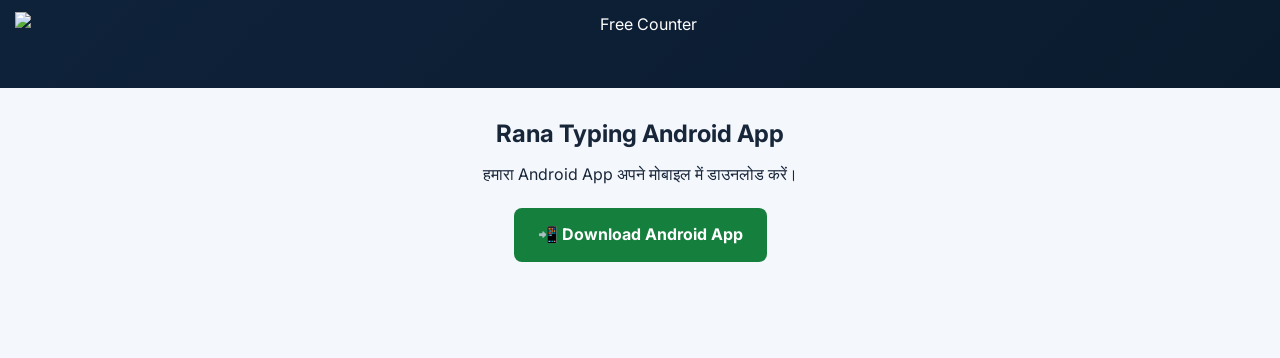
==== commit f34527e0: "Label PDF reader navigation buttons as ten-page jumps" ====
--- a/index.html
+++ b/index.html
@@ -427,8 +427,8 @@
                 <label class="act-page-control"><span>Page</span><input id="actPageInput" type="number" min="1" value="1" inputmode="numeric"><span>/</span><span id="actPageTotal">0</span></label>
               </div>
               <div class="act-reader-controls">
-                <button id="actPagePrevious" type="button" class="reader-control">Previous</button>
-                <button id="actPageNext" type="button" class="reader-control">Next</button>
+                <button id="actPagePrevious" type="button" class="reader-control" aria-label="Previous 10 pages" data-en="Previous 10" data-hi="10 पेज पीछे">Previous 10</button>
+                <button id="actPageNext" type="button" class="reader-control" aria-label="Next 10 pages" data-en="Next 10" data-hi="10 पेज आगे">Next 10</button>
                 <button id="actZoomOut" type="button" class="reader-control reader-zoom" aria-label="Zoom out">A−</button><span id="actZoomValue" class="reader-zoom-value">100%</span><button id="actZoomIn" type="button" class="reader-control reader-zoom" aria-label="Zoom in">A+</button>
                 <a id="actPdfDownload" class="reader-download" href="#" download>Download PDF</a>
               </div>
@@ -1133,7 +1133,7 @@
     </dialog>
 
 <script src="script.js?v=20261019o"></script>
-<script src="assets/act-reader.js?v=20261019c"></script>
+<script src="assets/act-reader.js?v=20261019d"></script>
 <script src="translations.js?v=20261019f"></script>
 </body>
 </html>
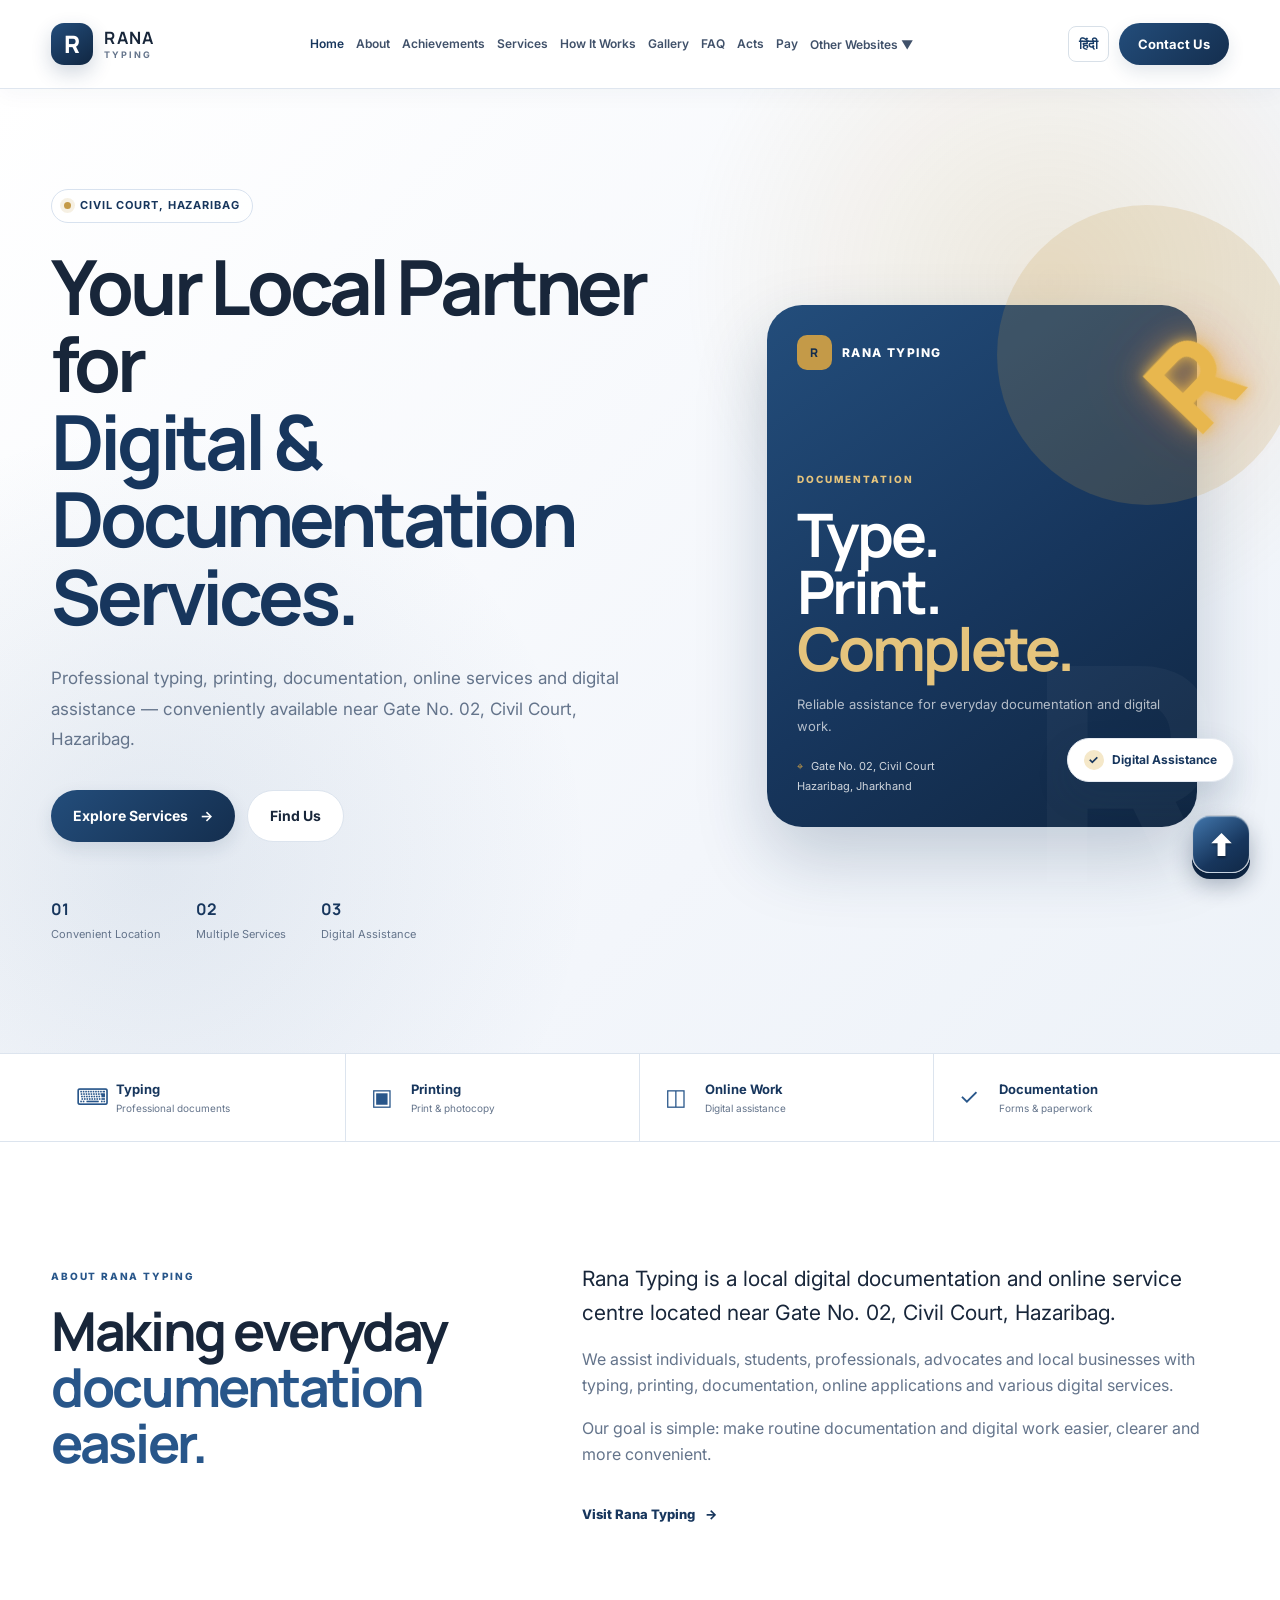
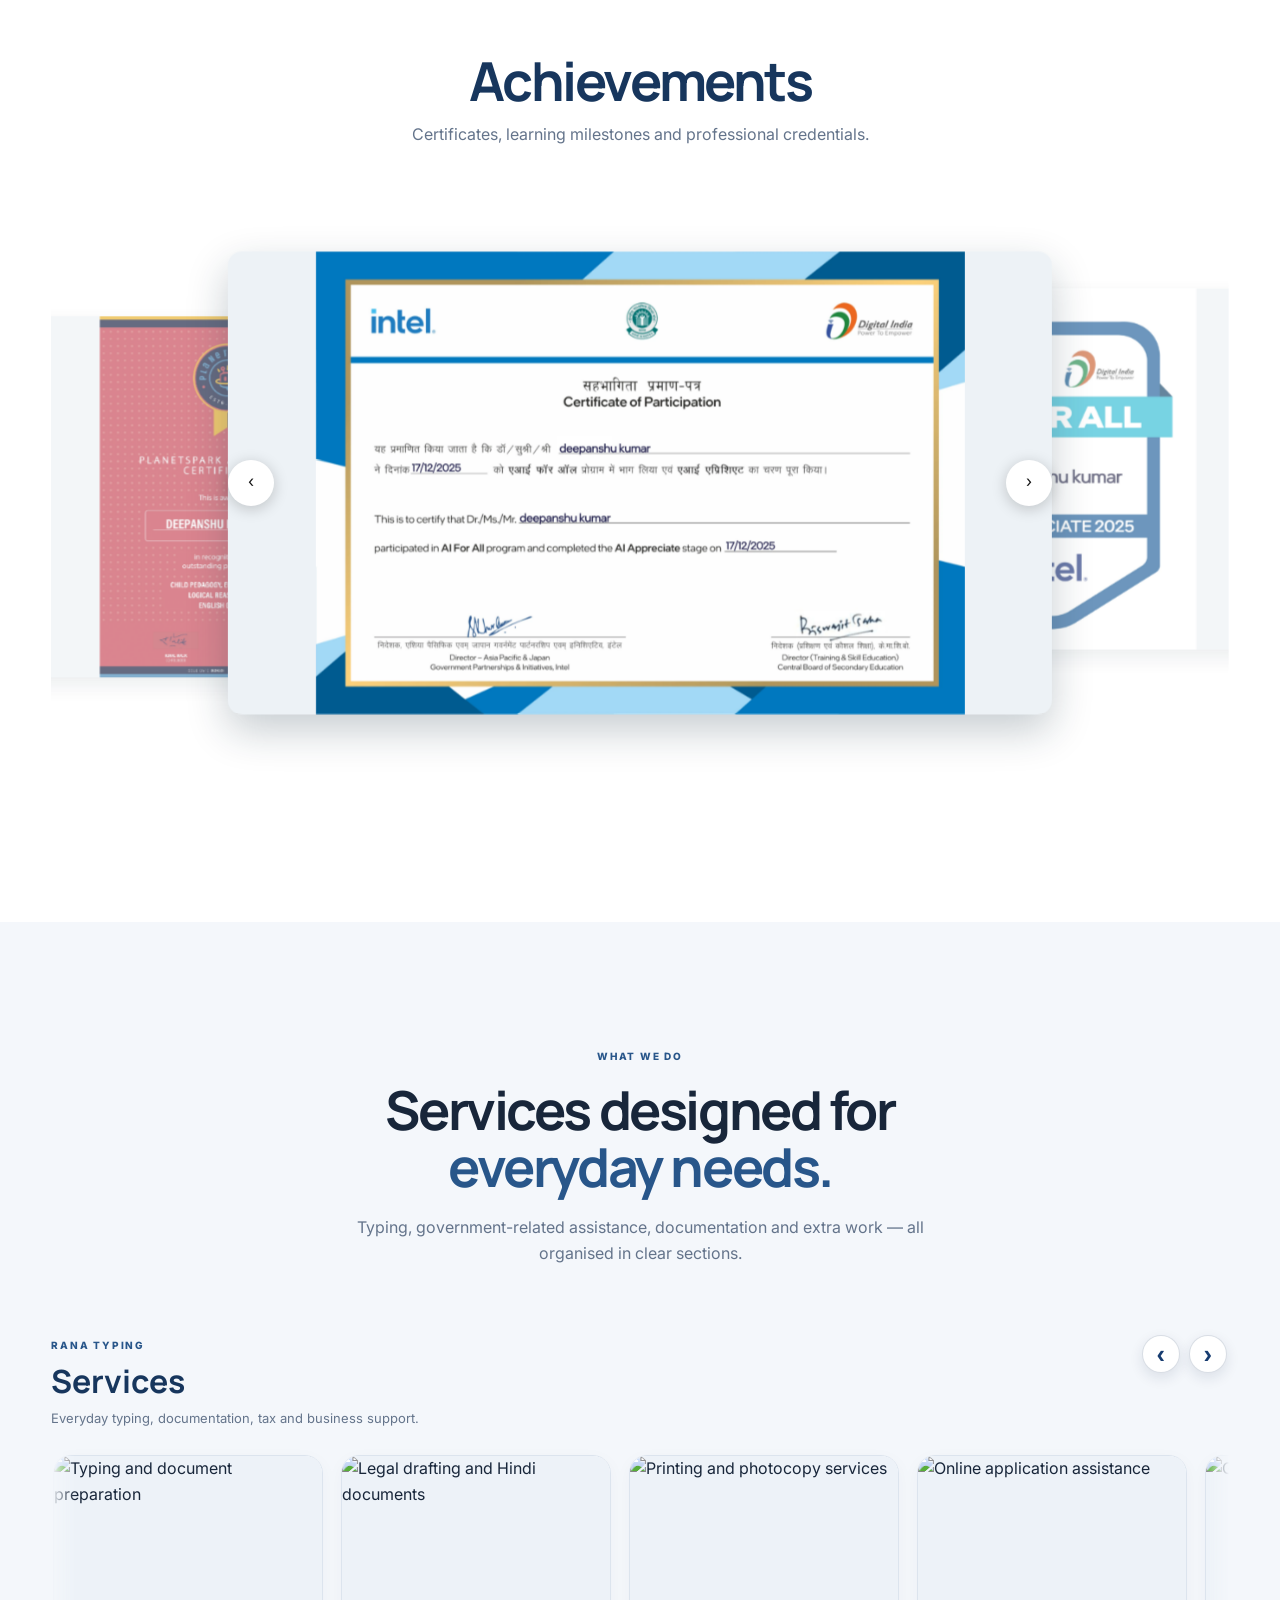
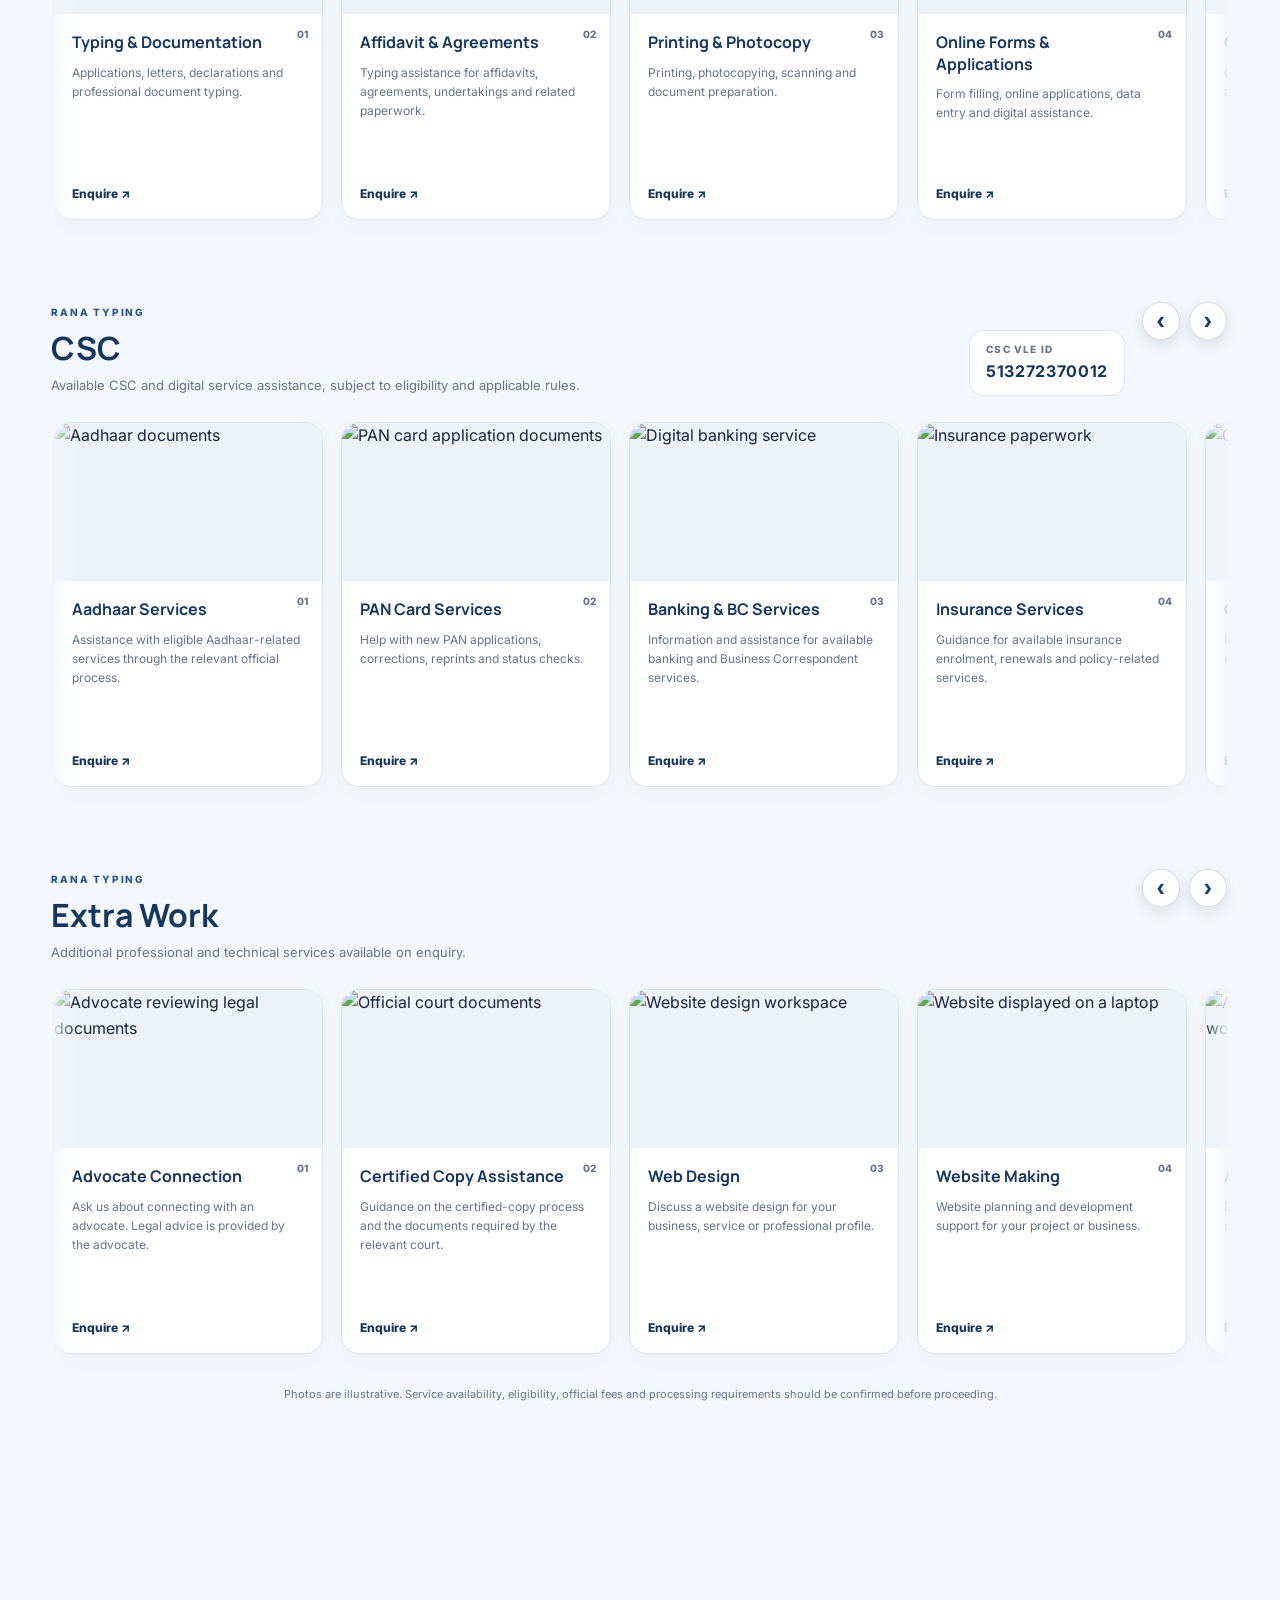
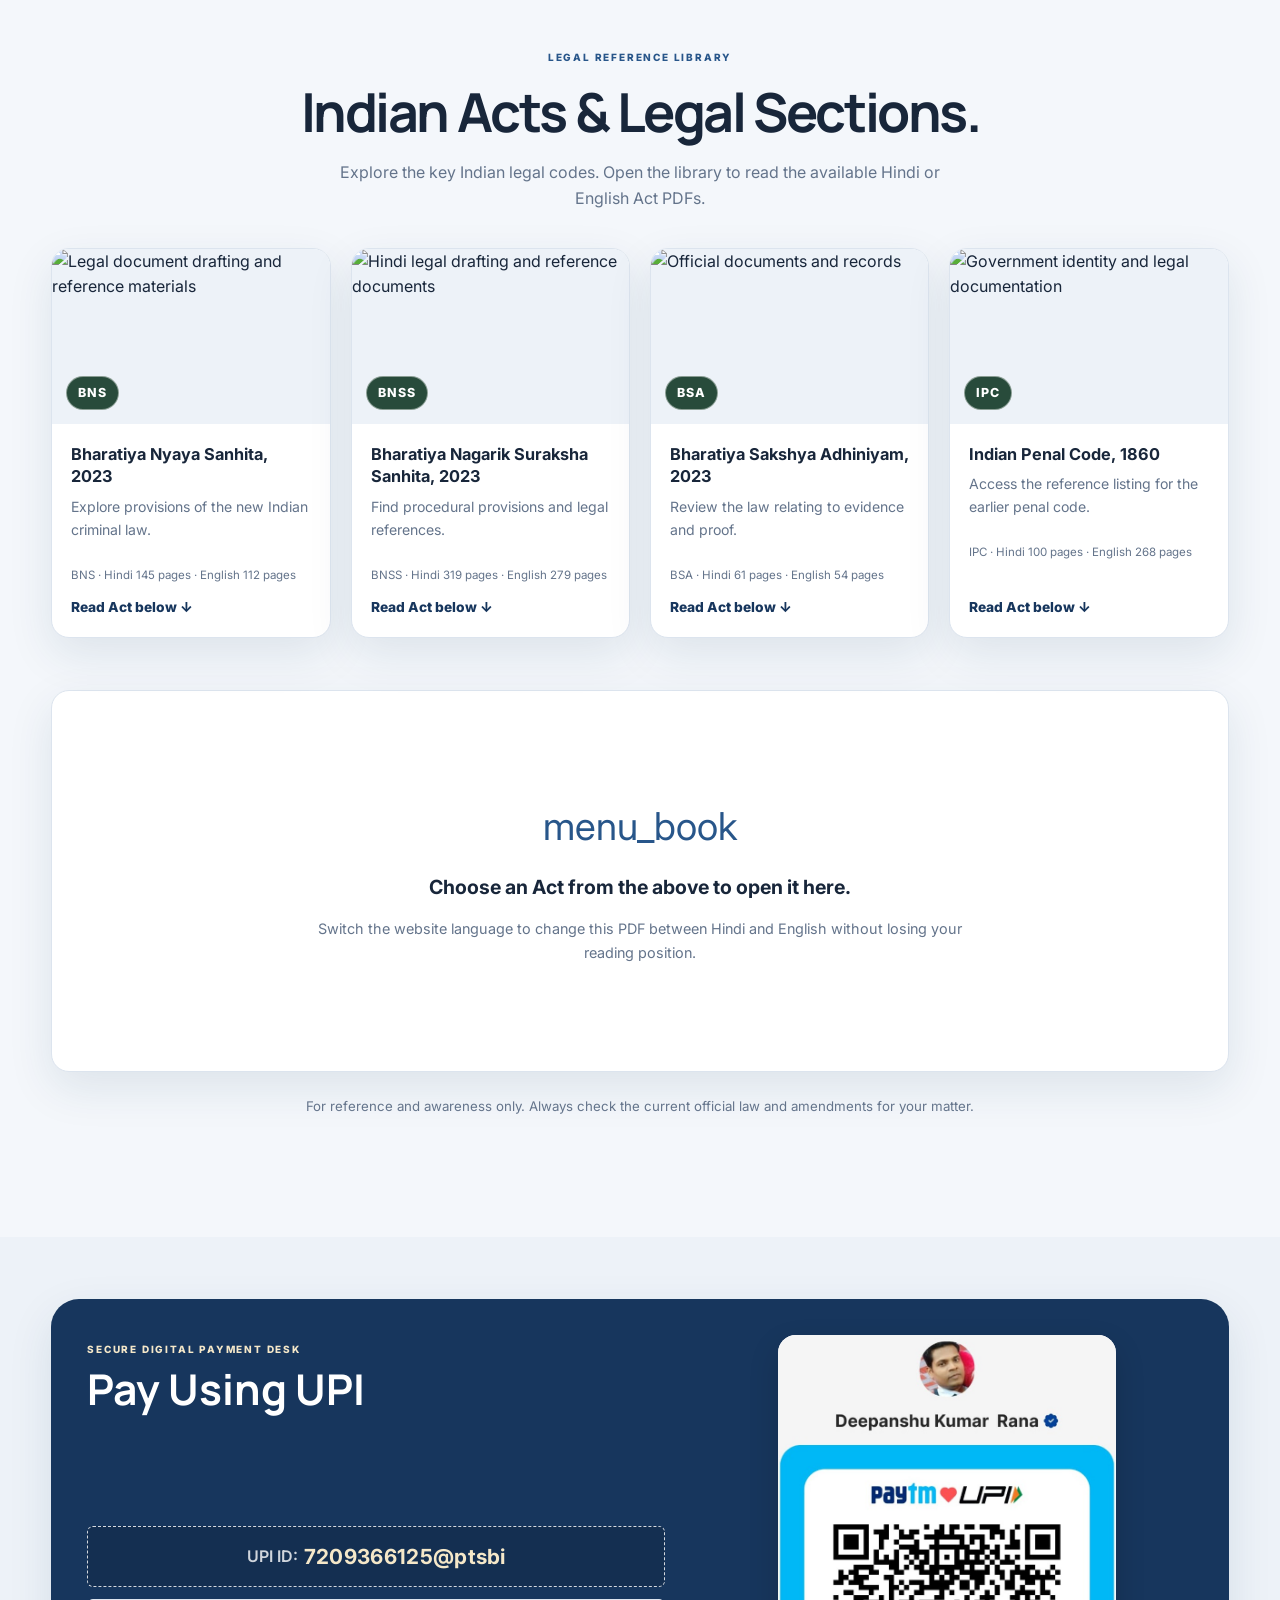
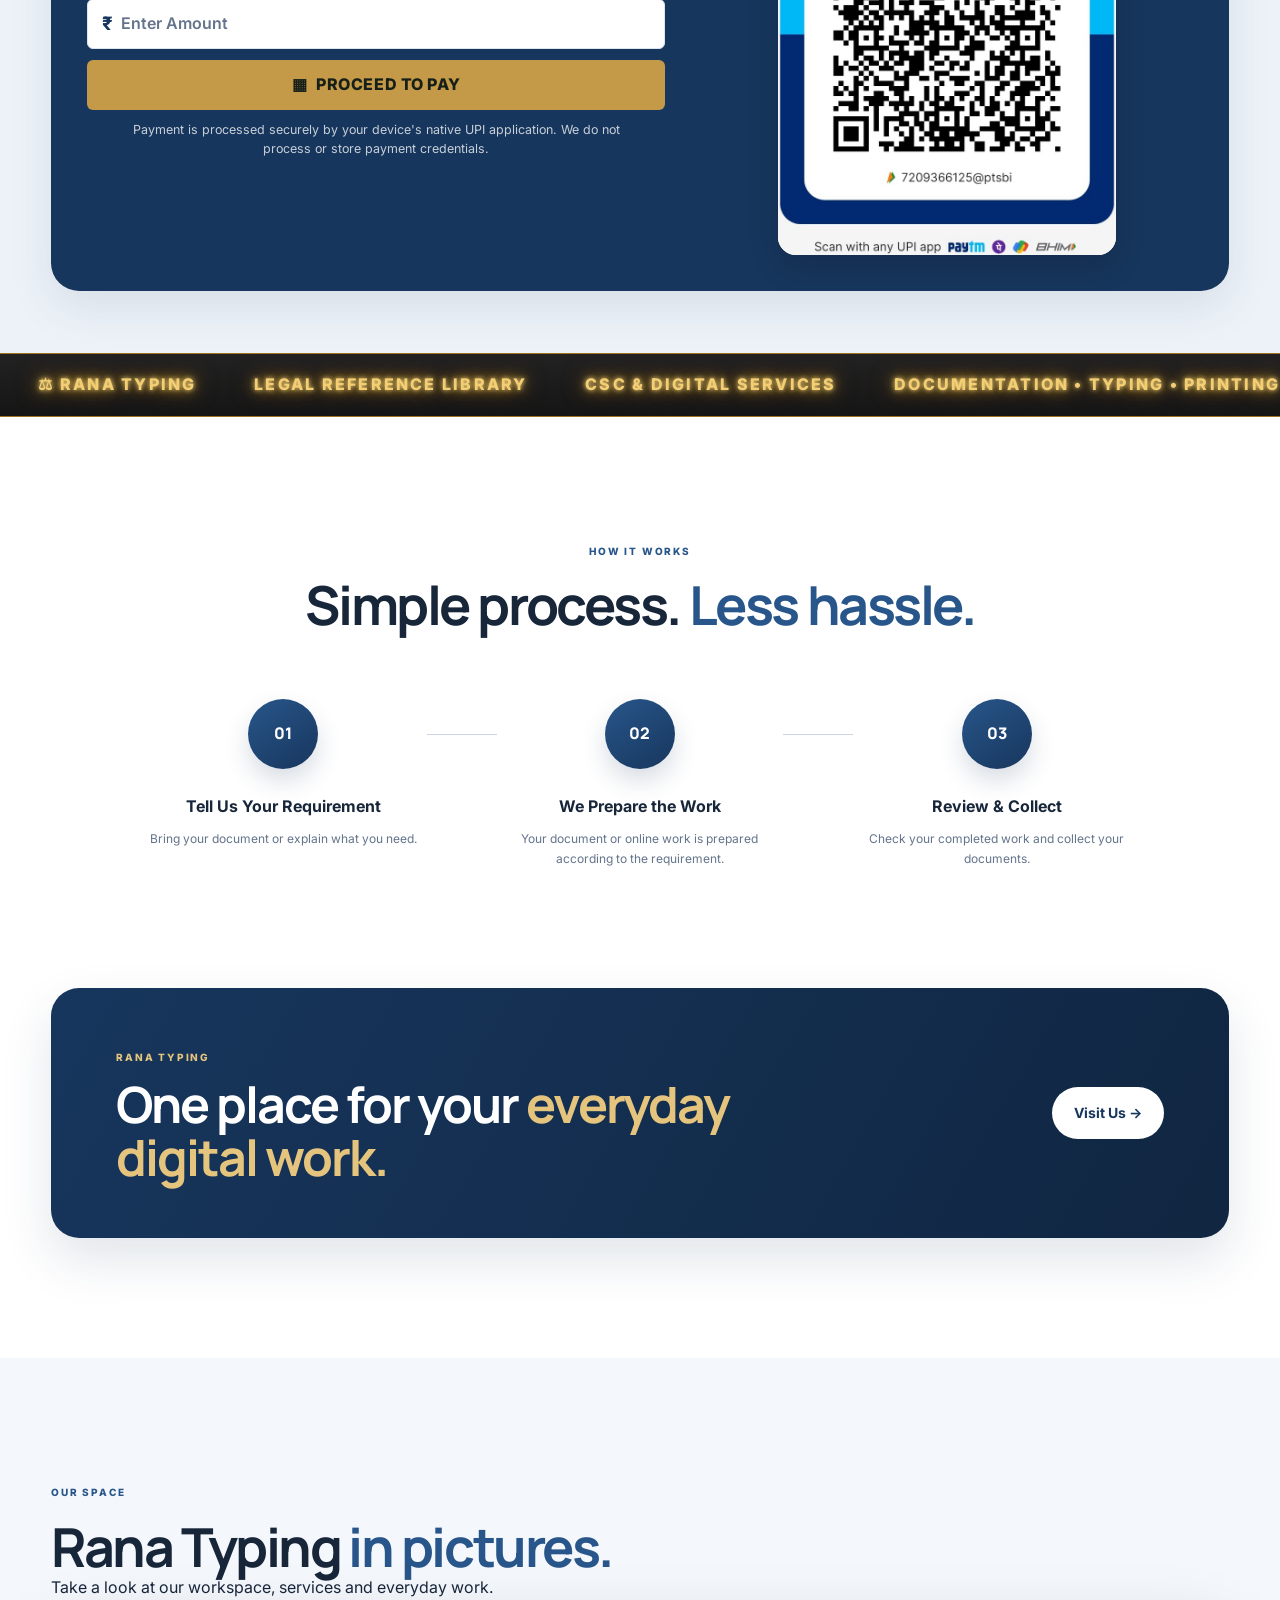
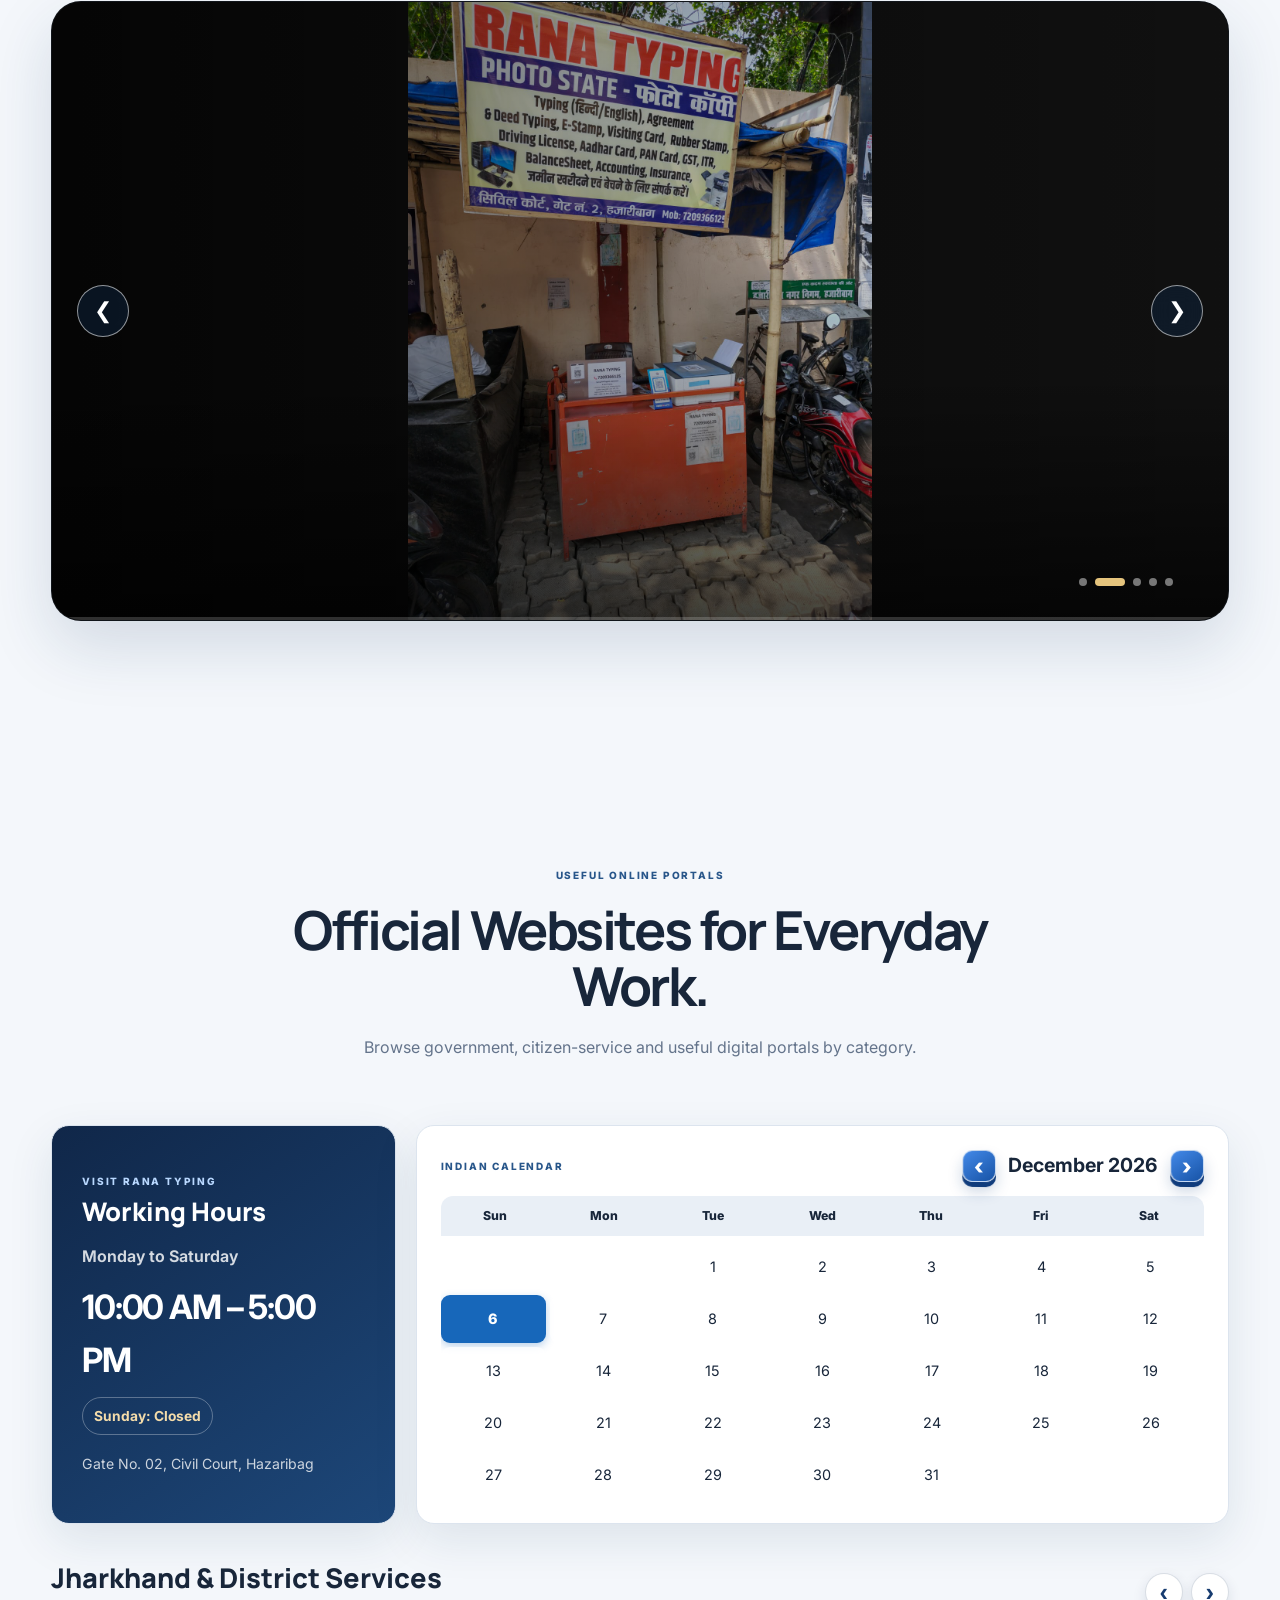
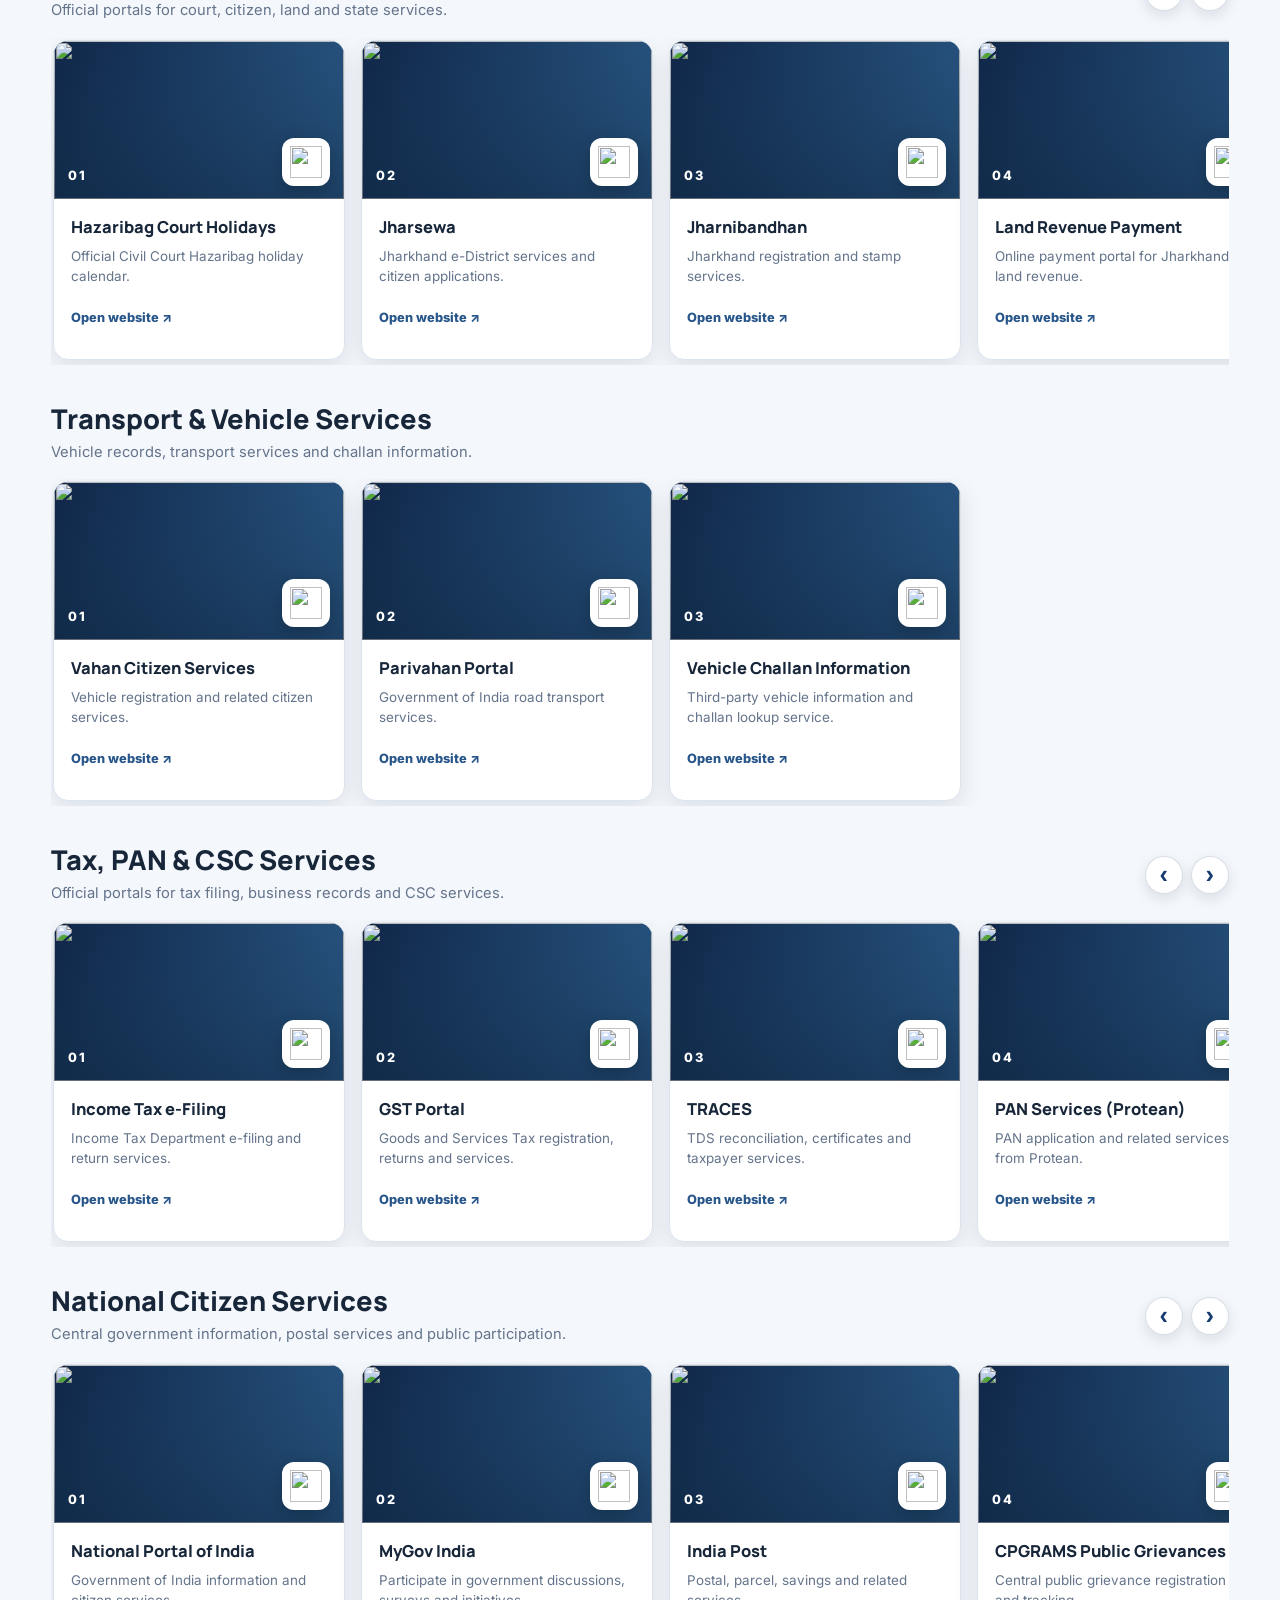
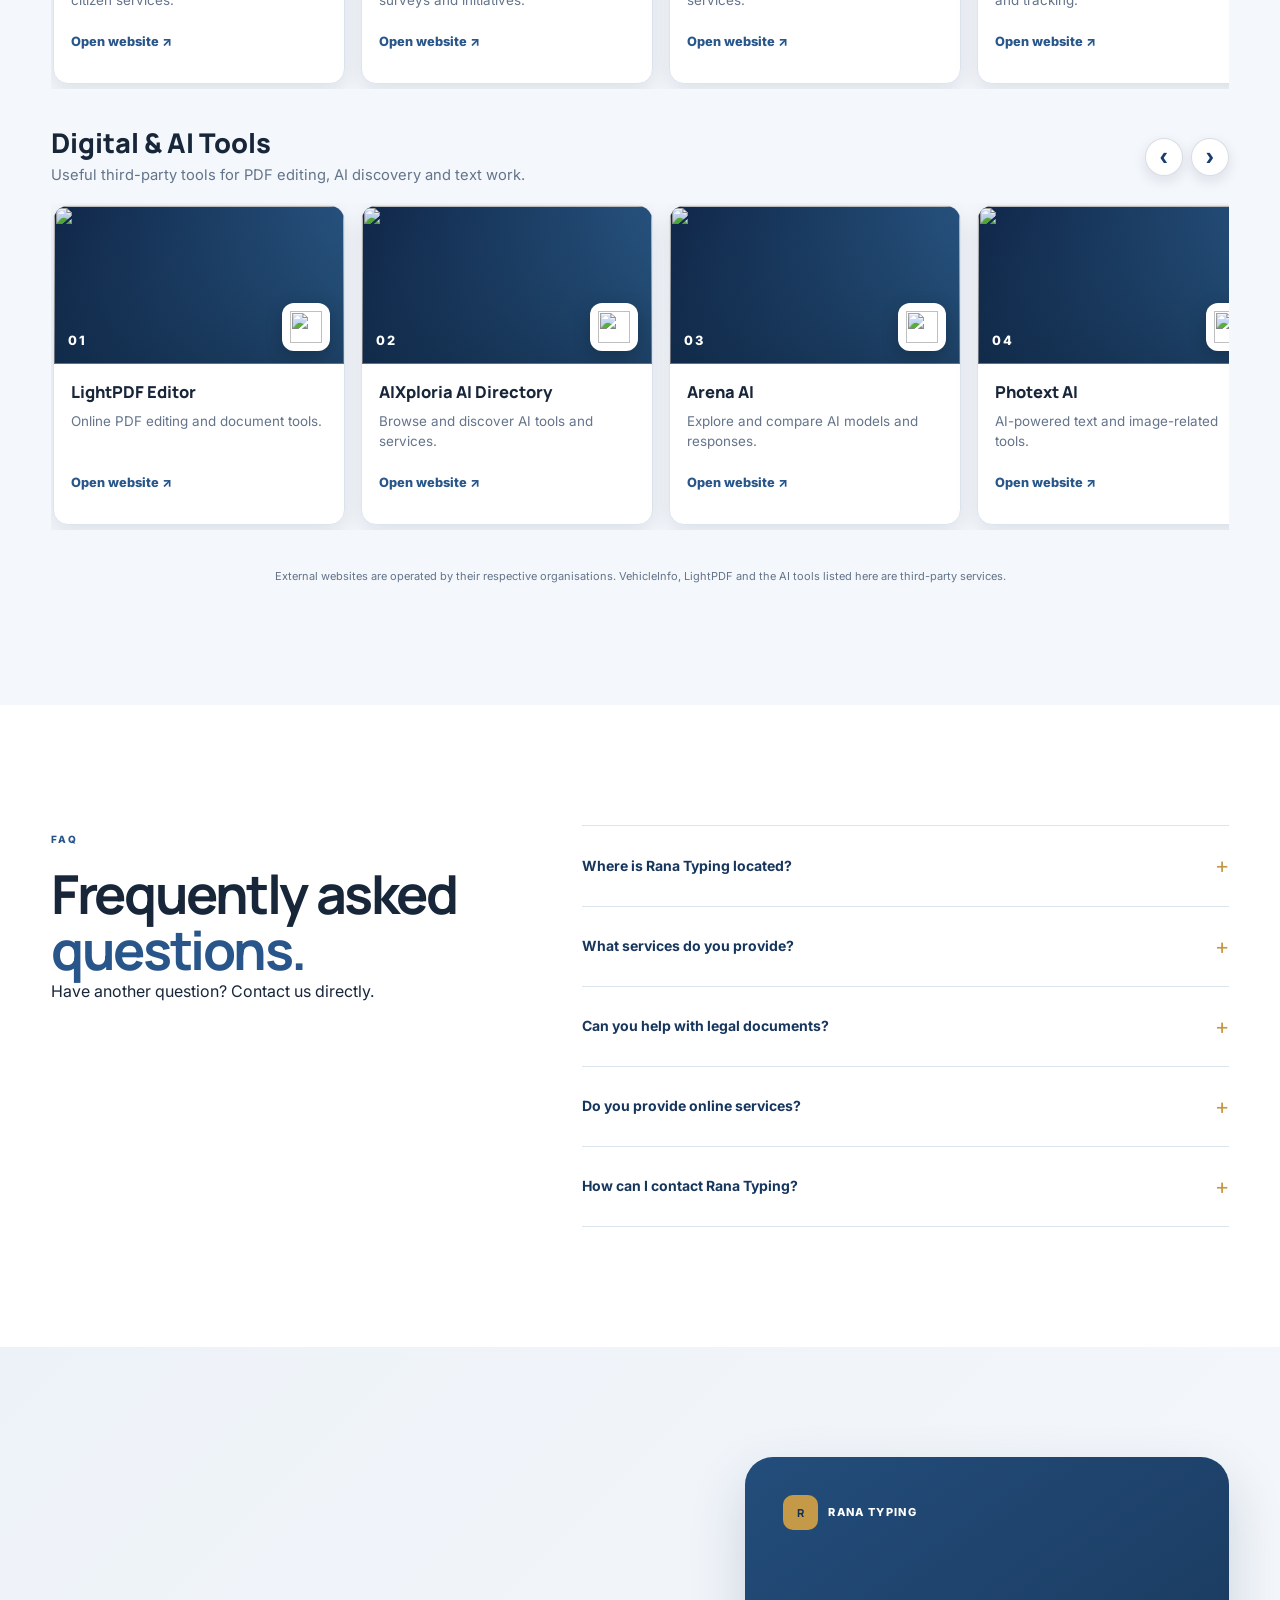
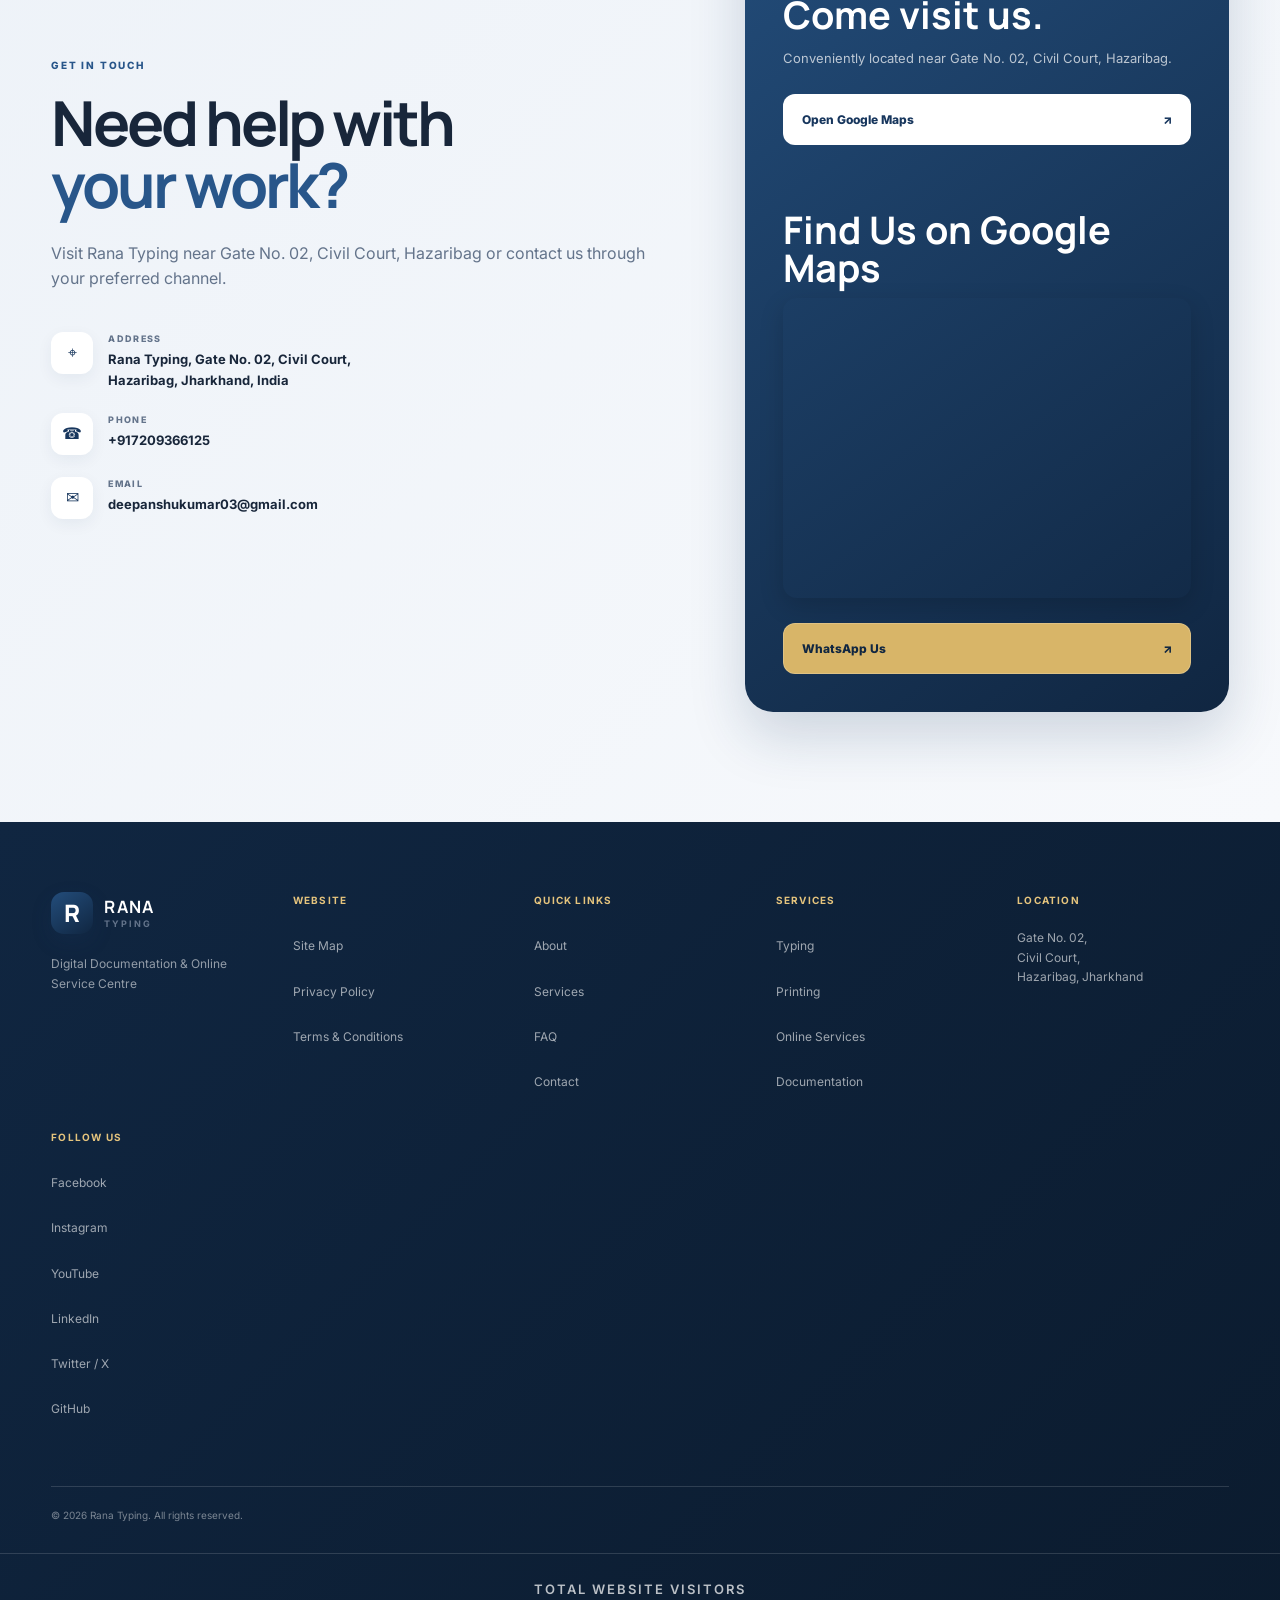
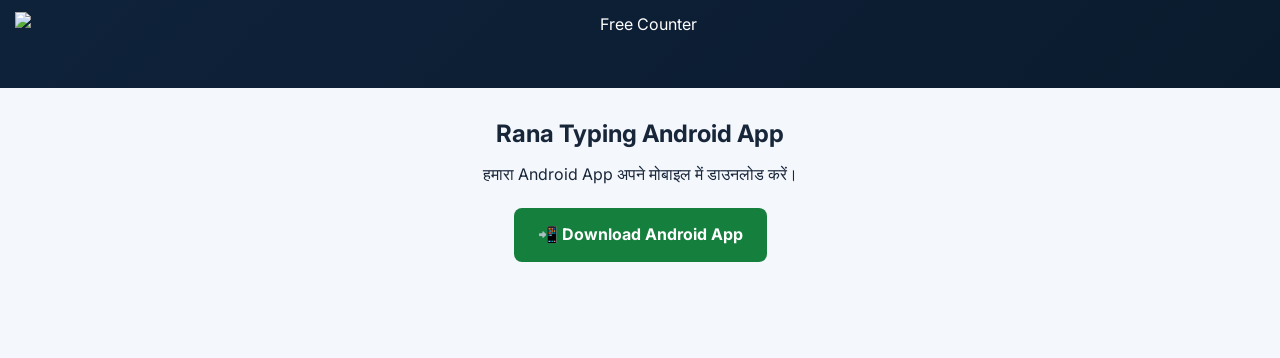
==== commit e2b0e6d3: "Refresh PDF reader script cache after navigation fix" ====
--- a/index.html
+++ b/index.html
@@ -1133,7 +1133,7 @@
     </dialog>
 
 <script src="script.js?v=20261019o"></script>
-<script src="assets/act-reader.js?v=20261019d"></script>
+<script src="assets/act-reader.js?v=20261019e"></script>
 <script src="translations.js?v=20261019f"></script>
 </body>
 </html>
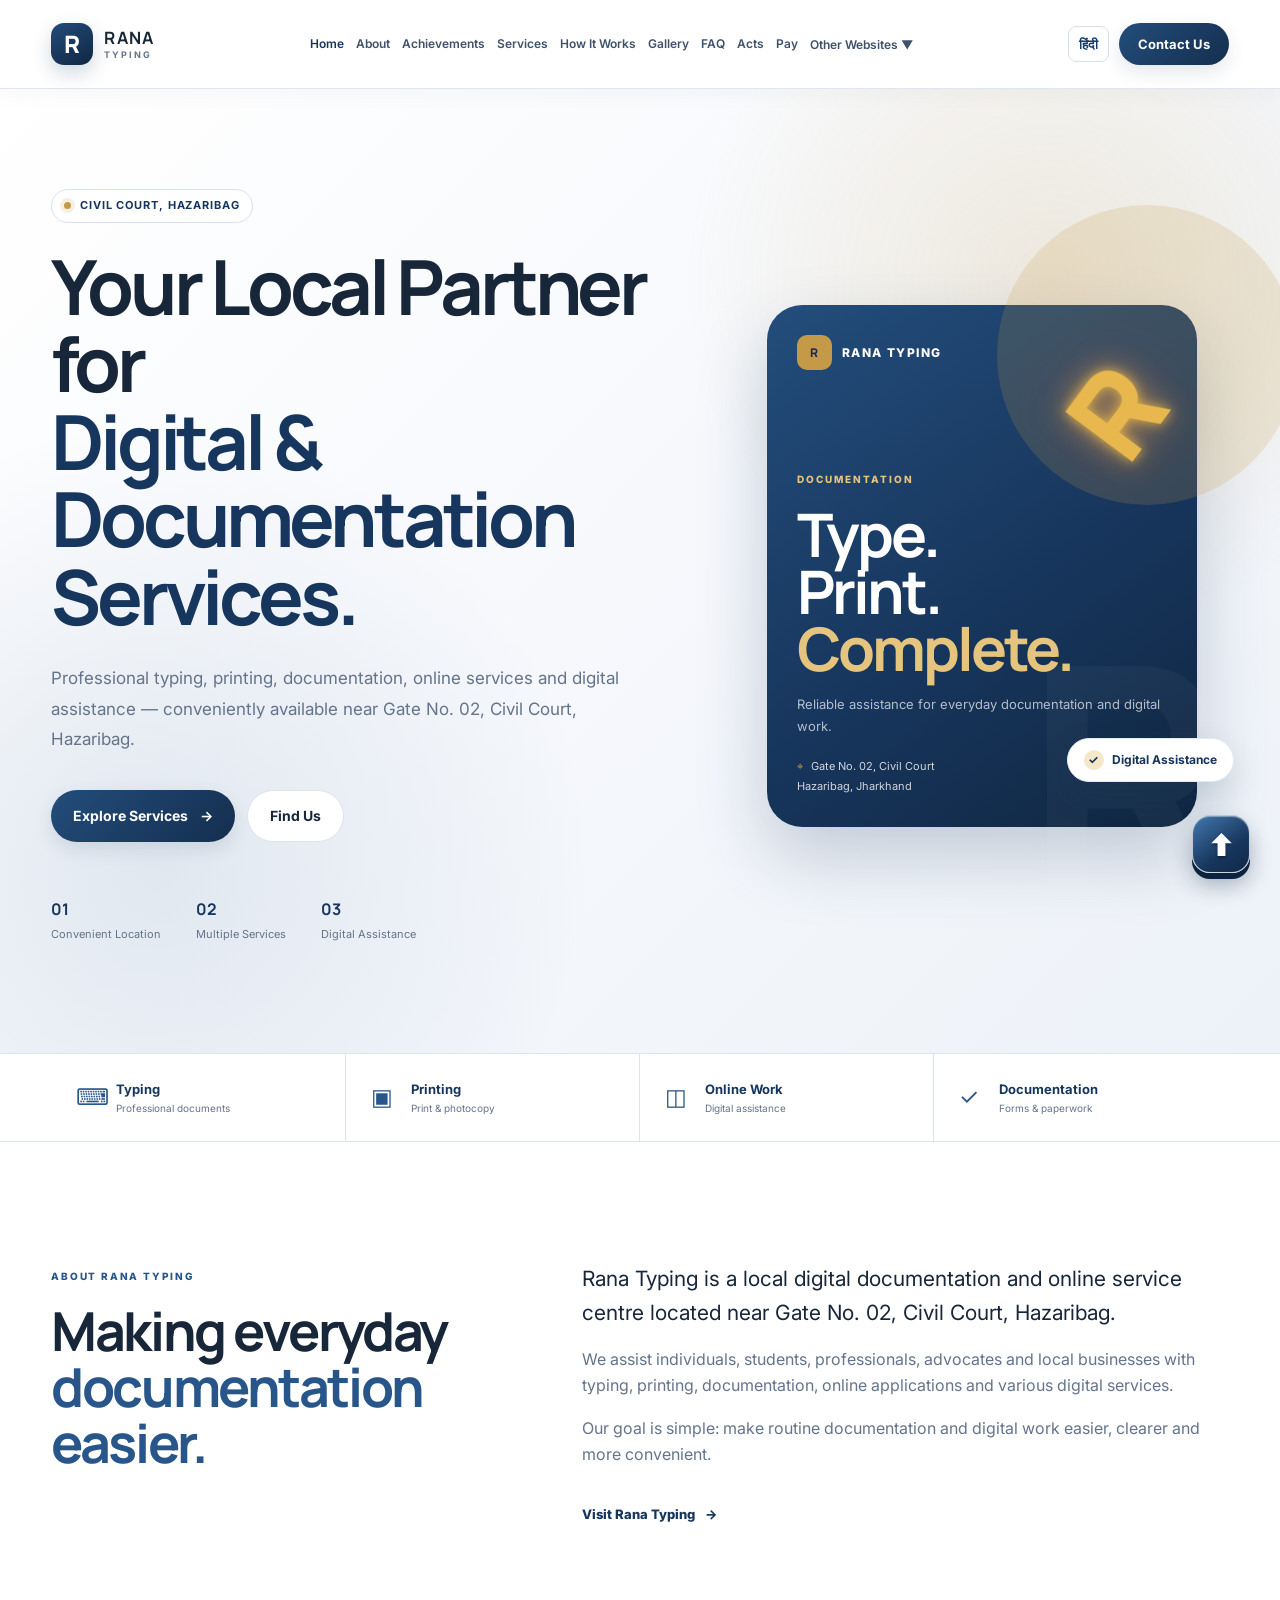
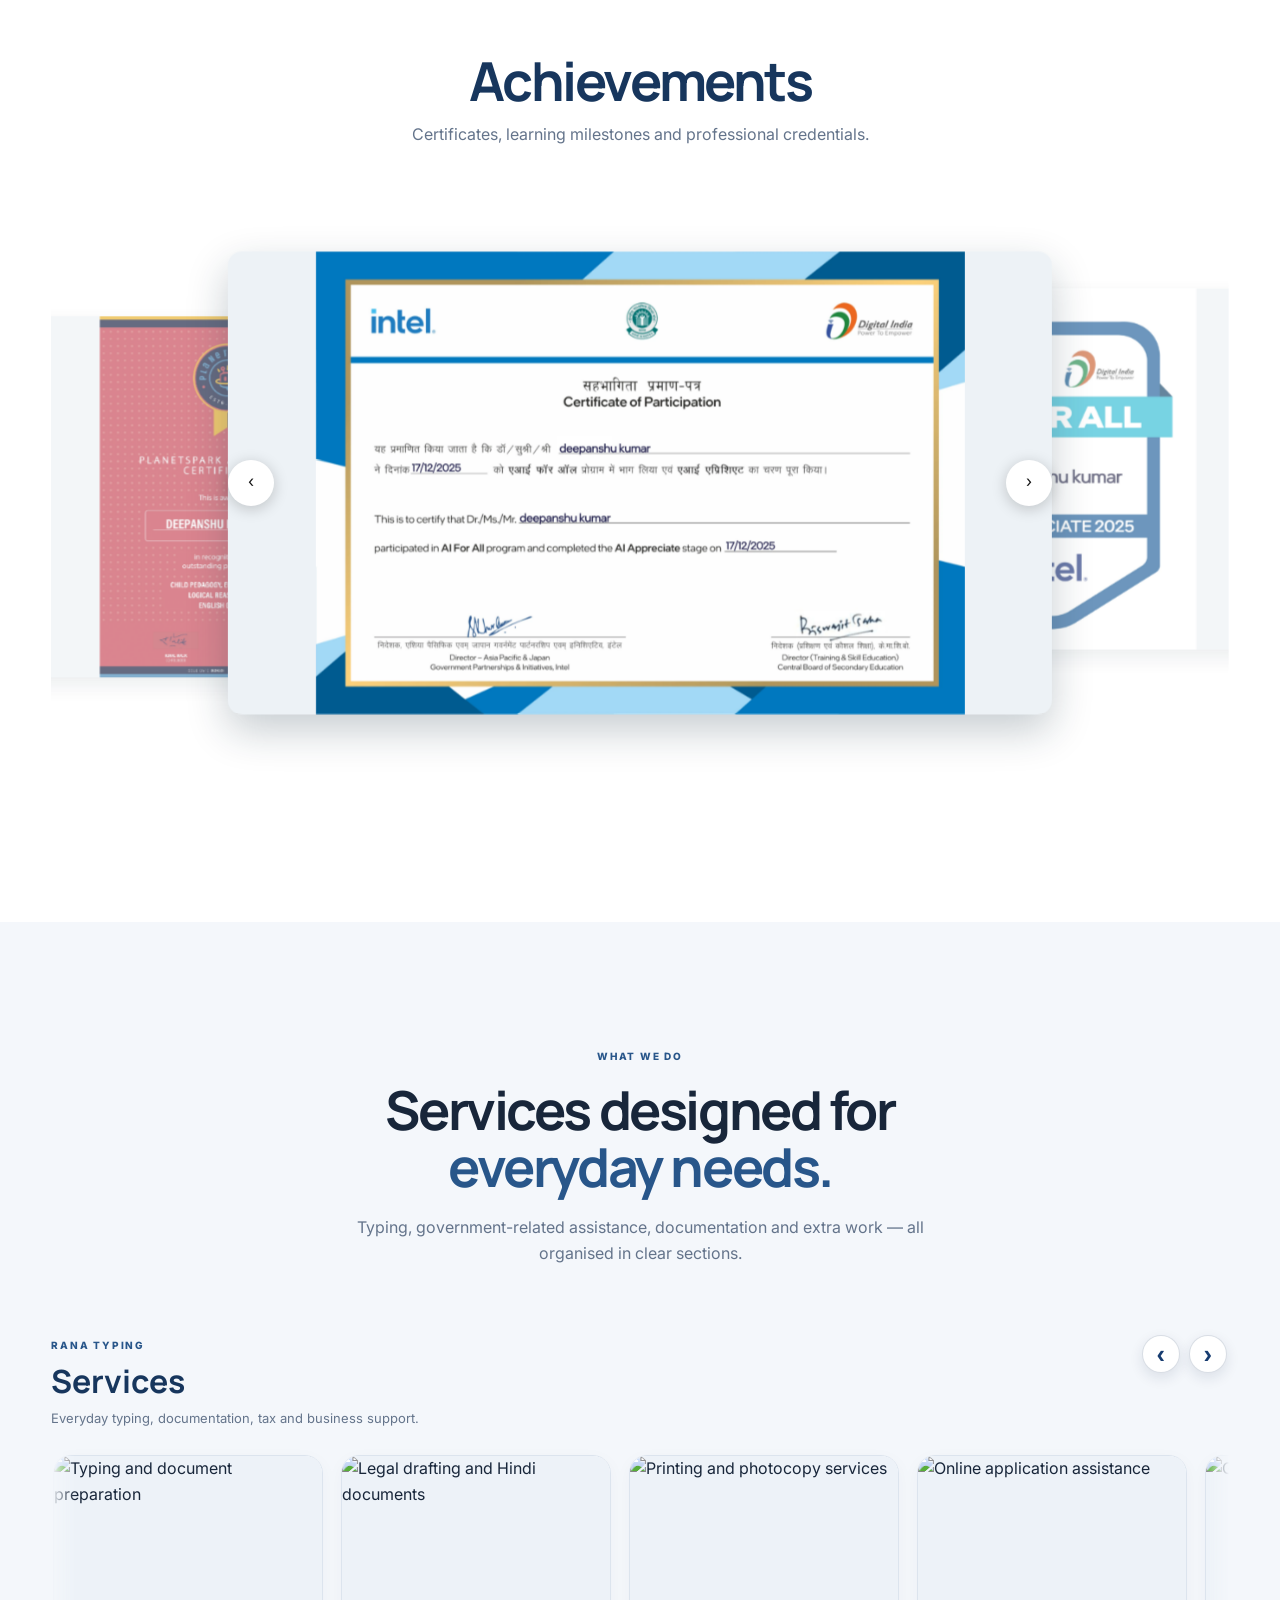
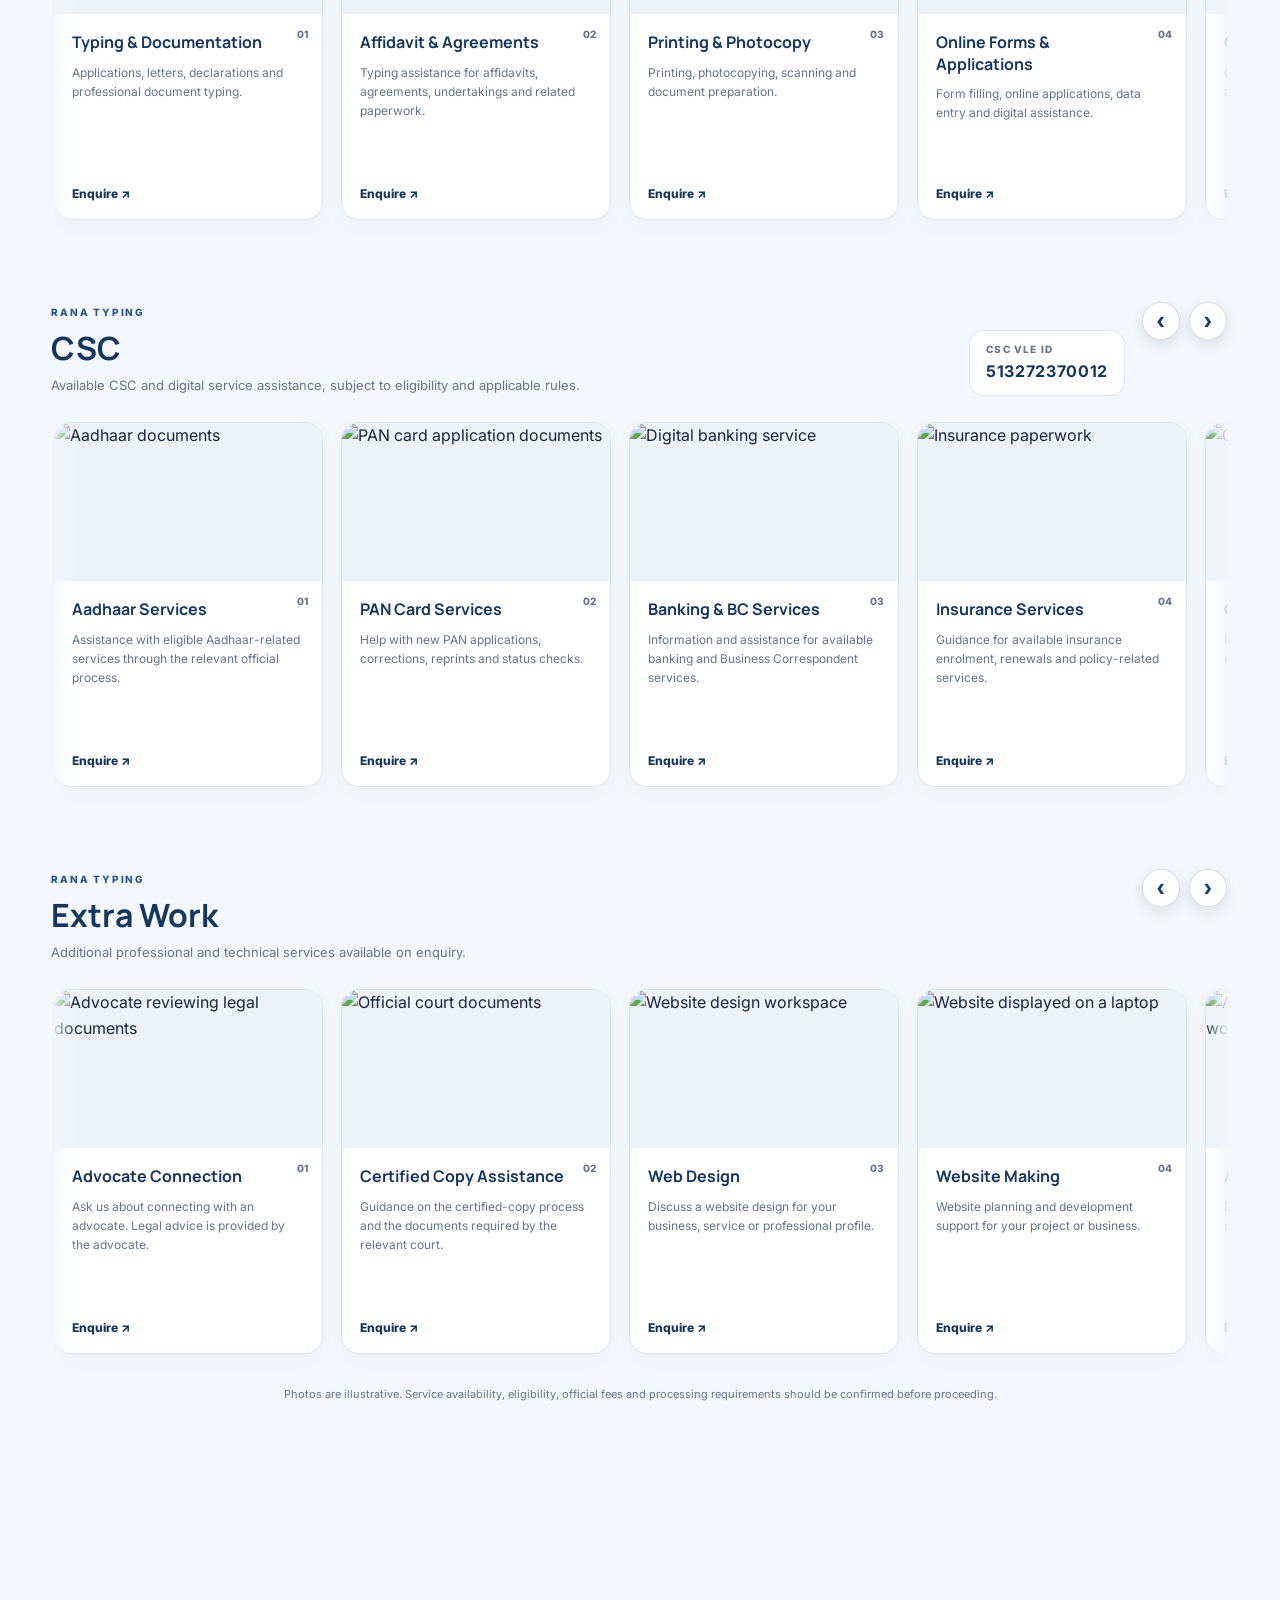
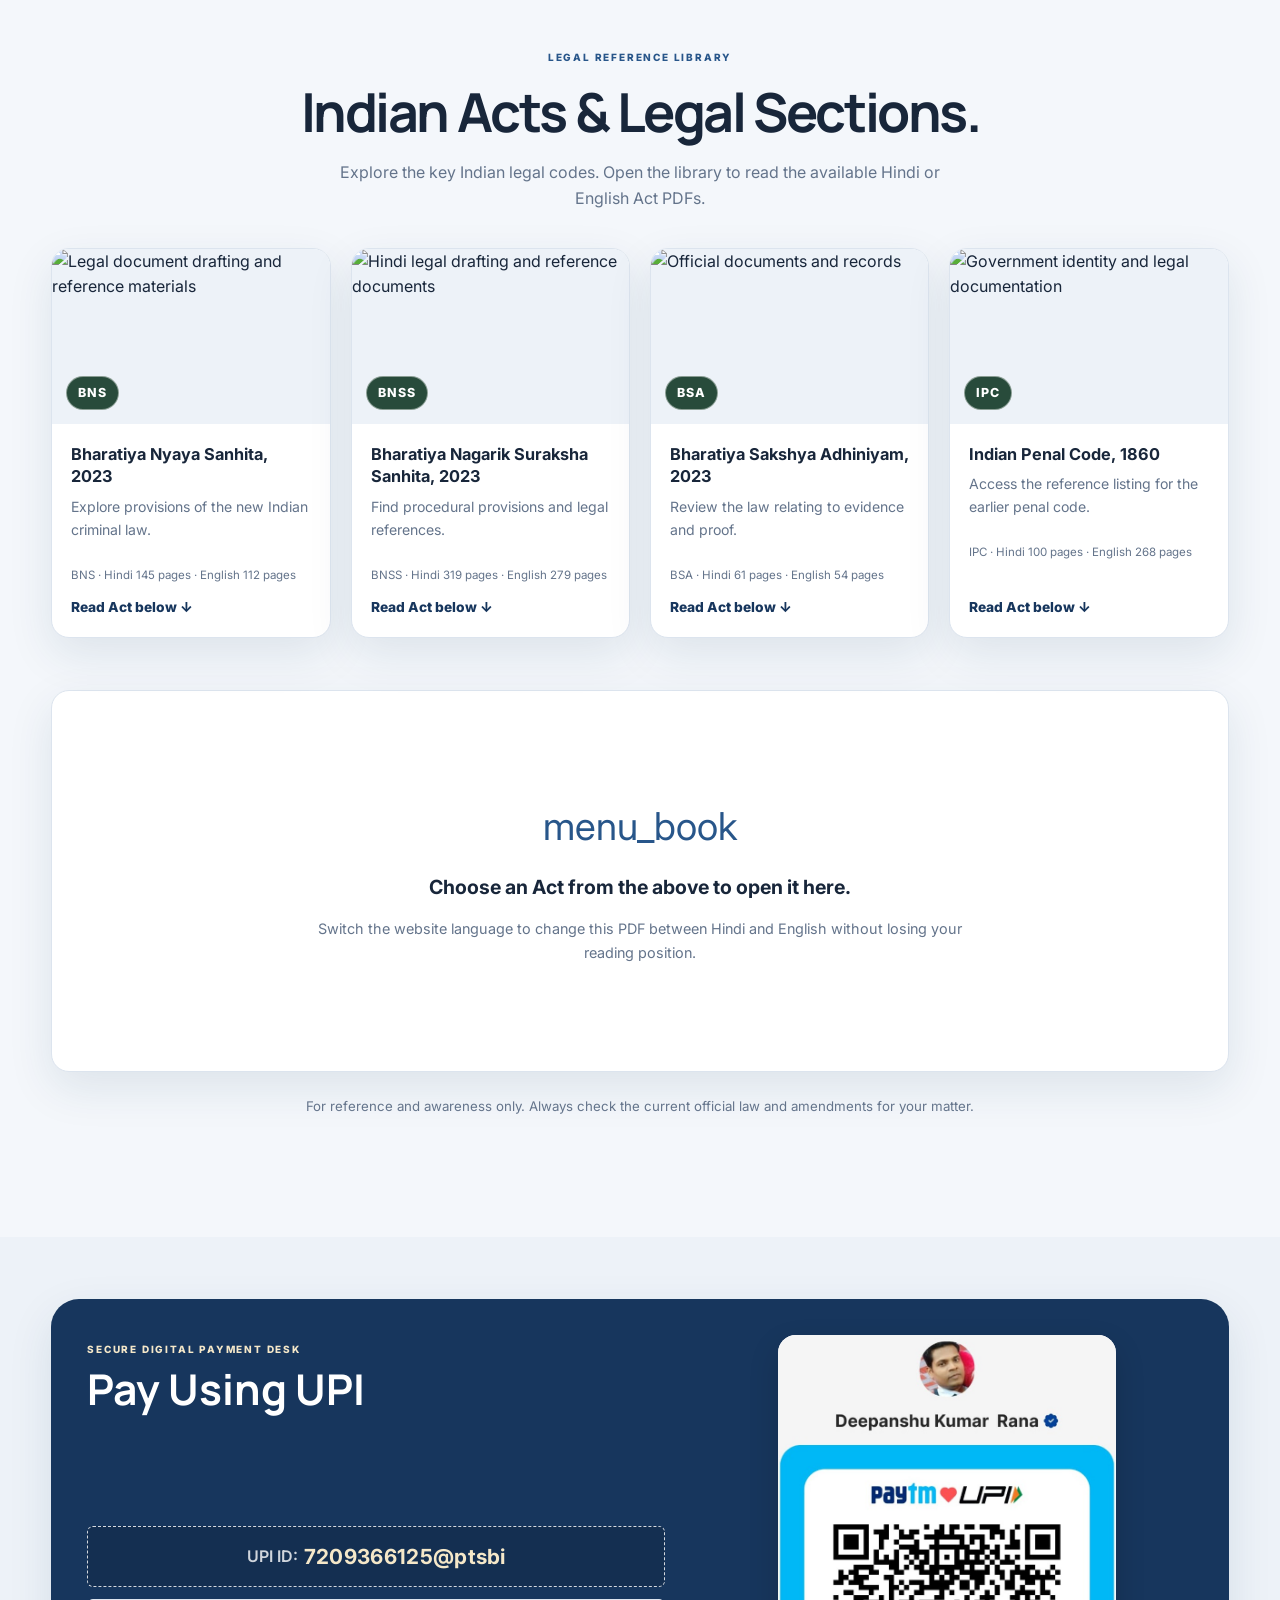
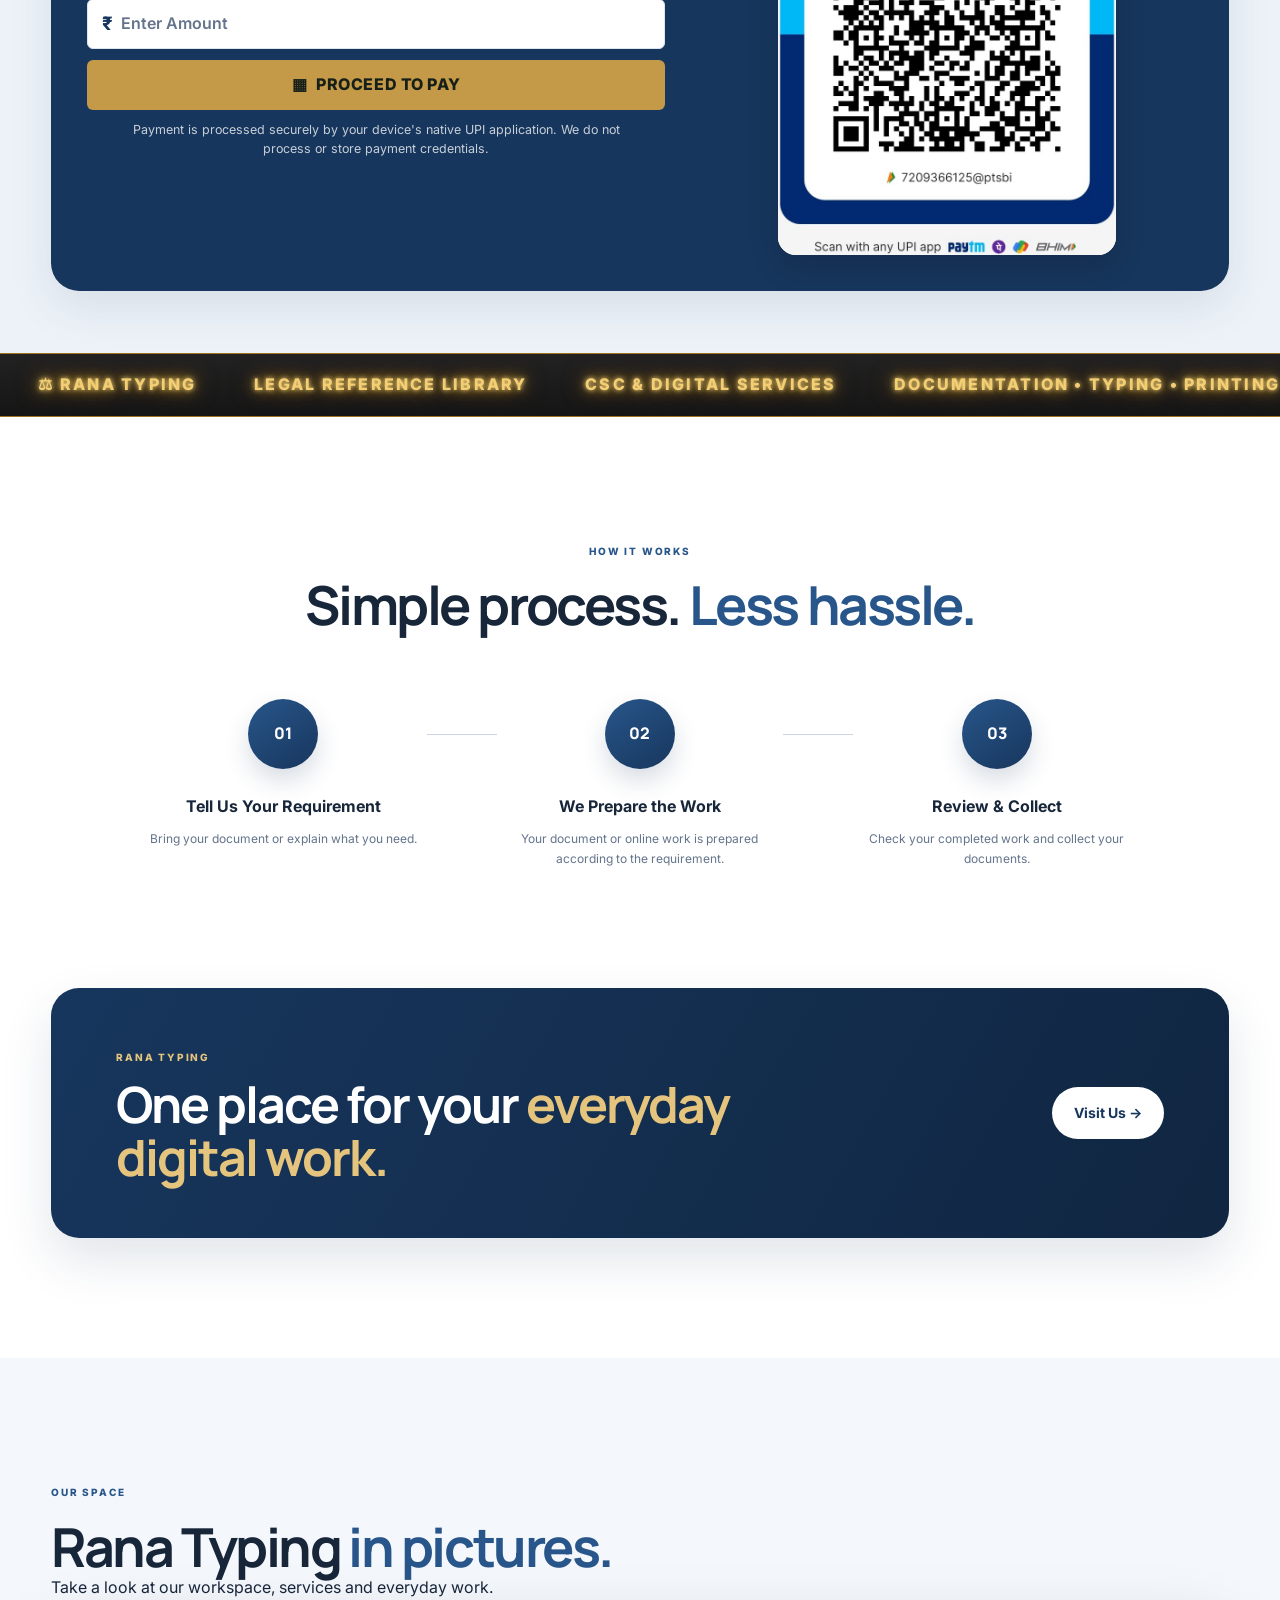
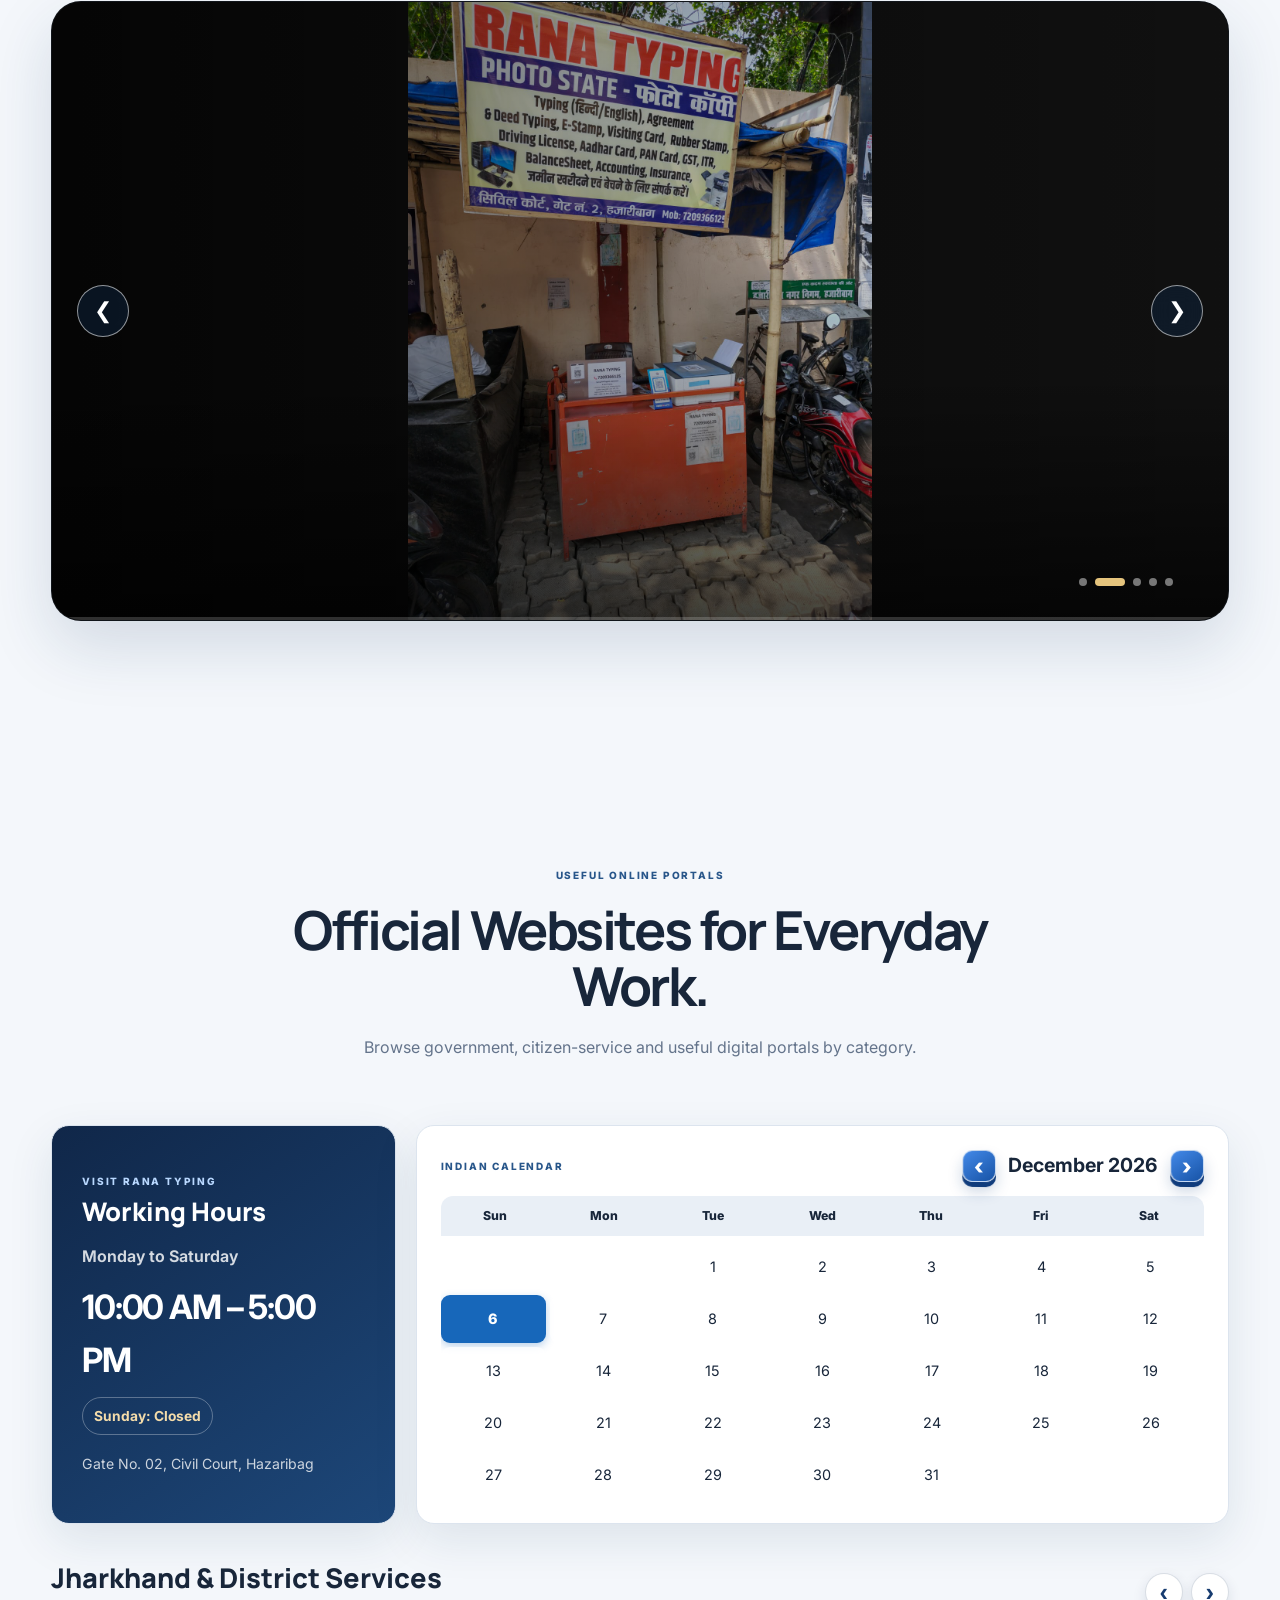
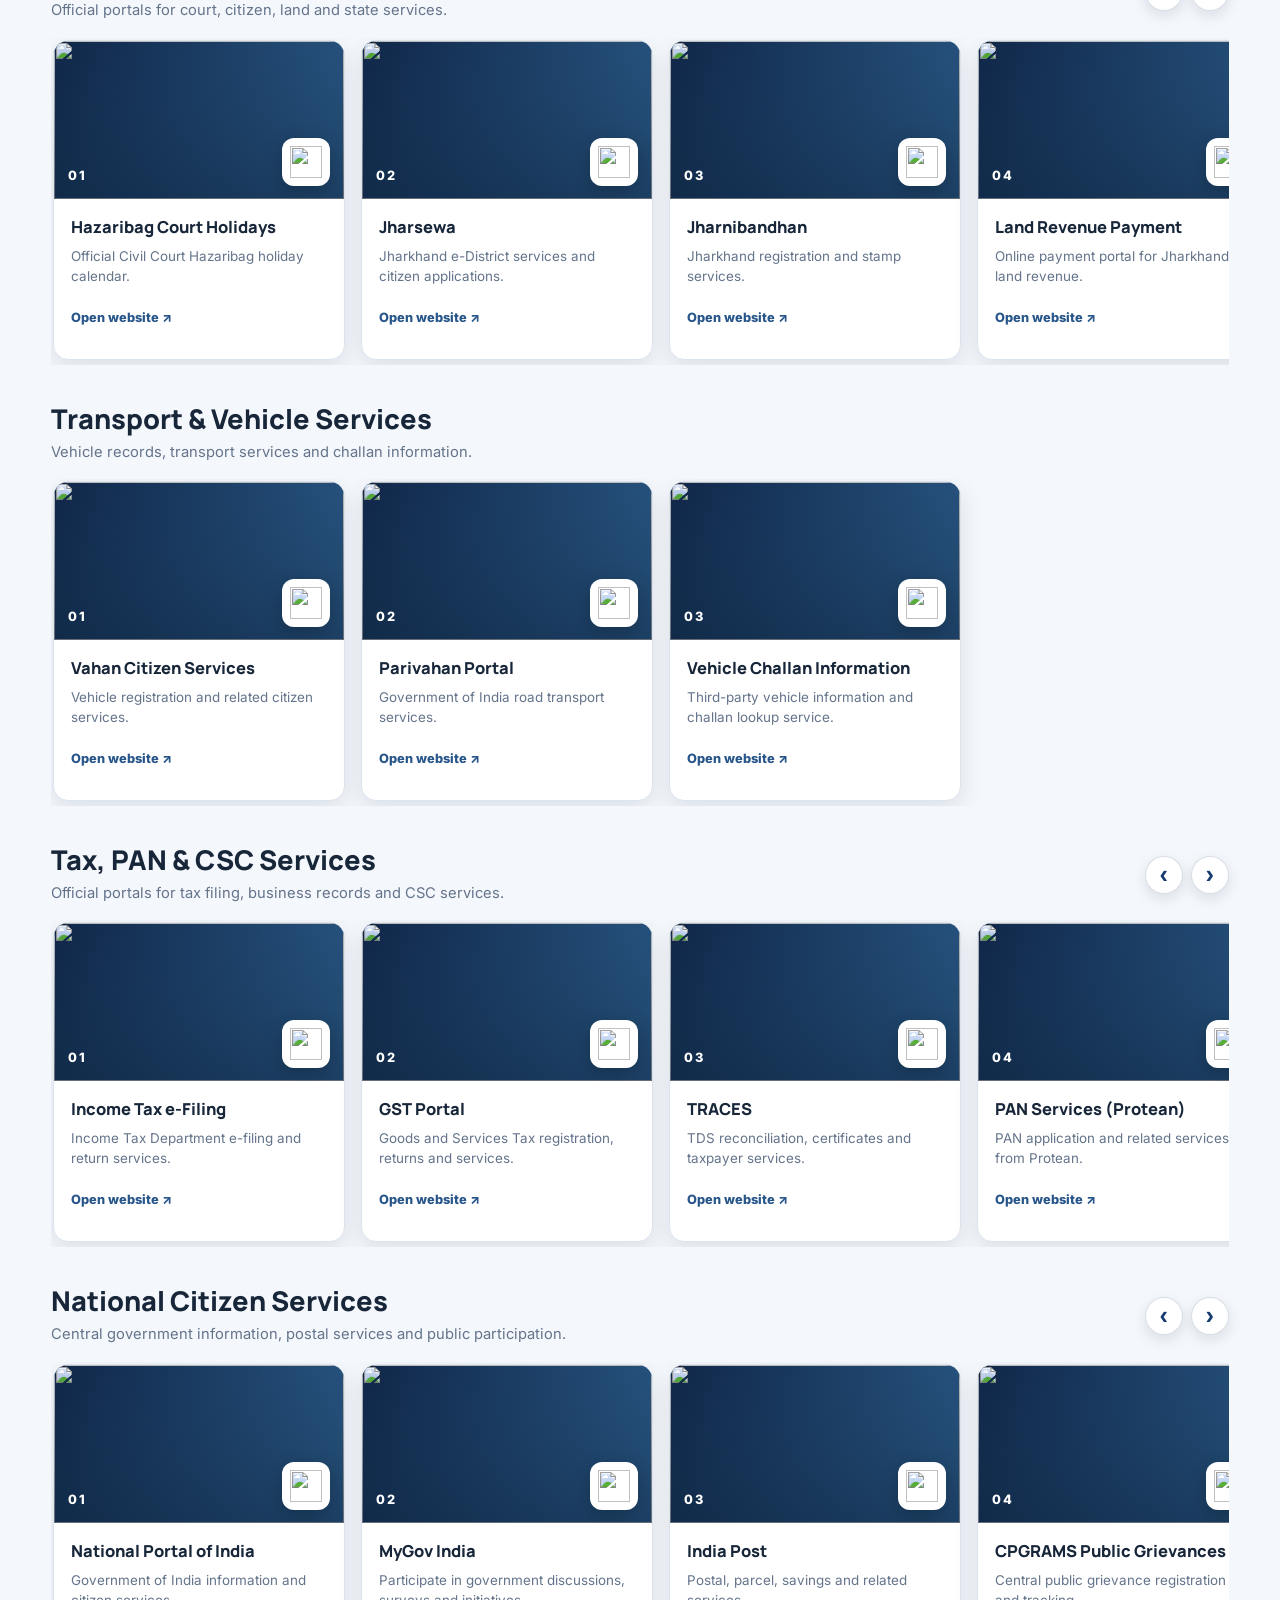
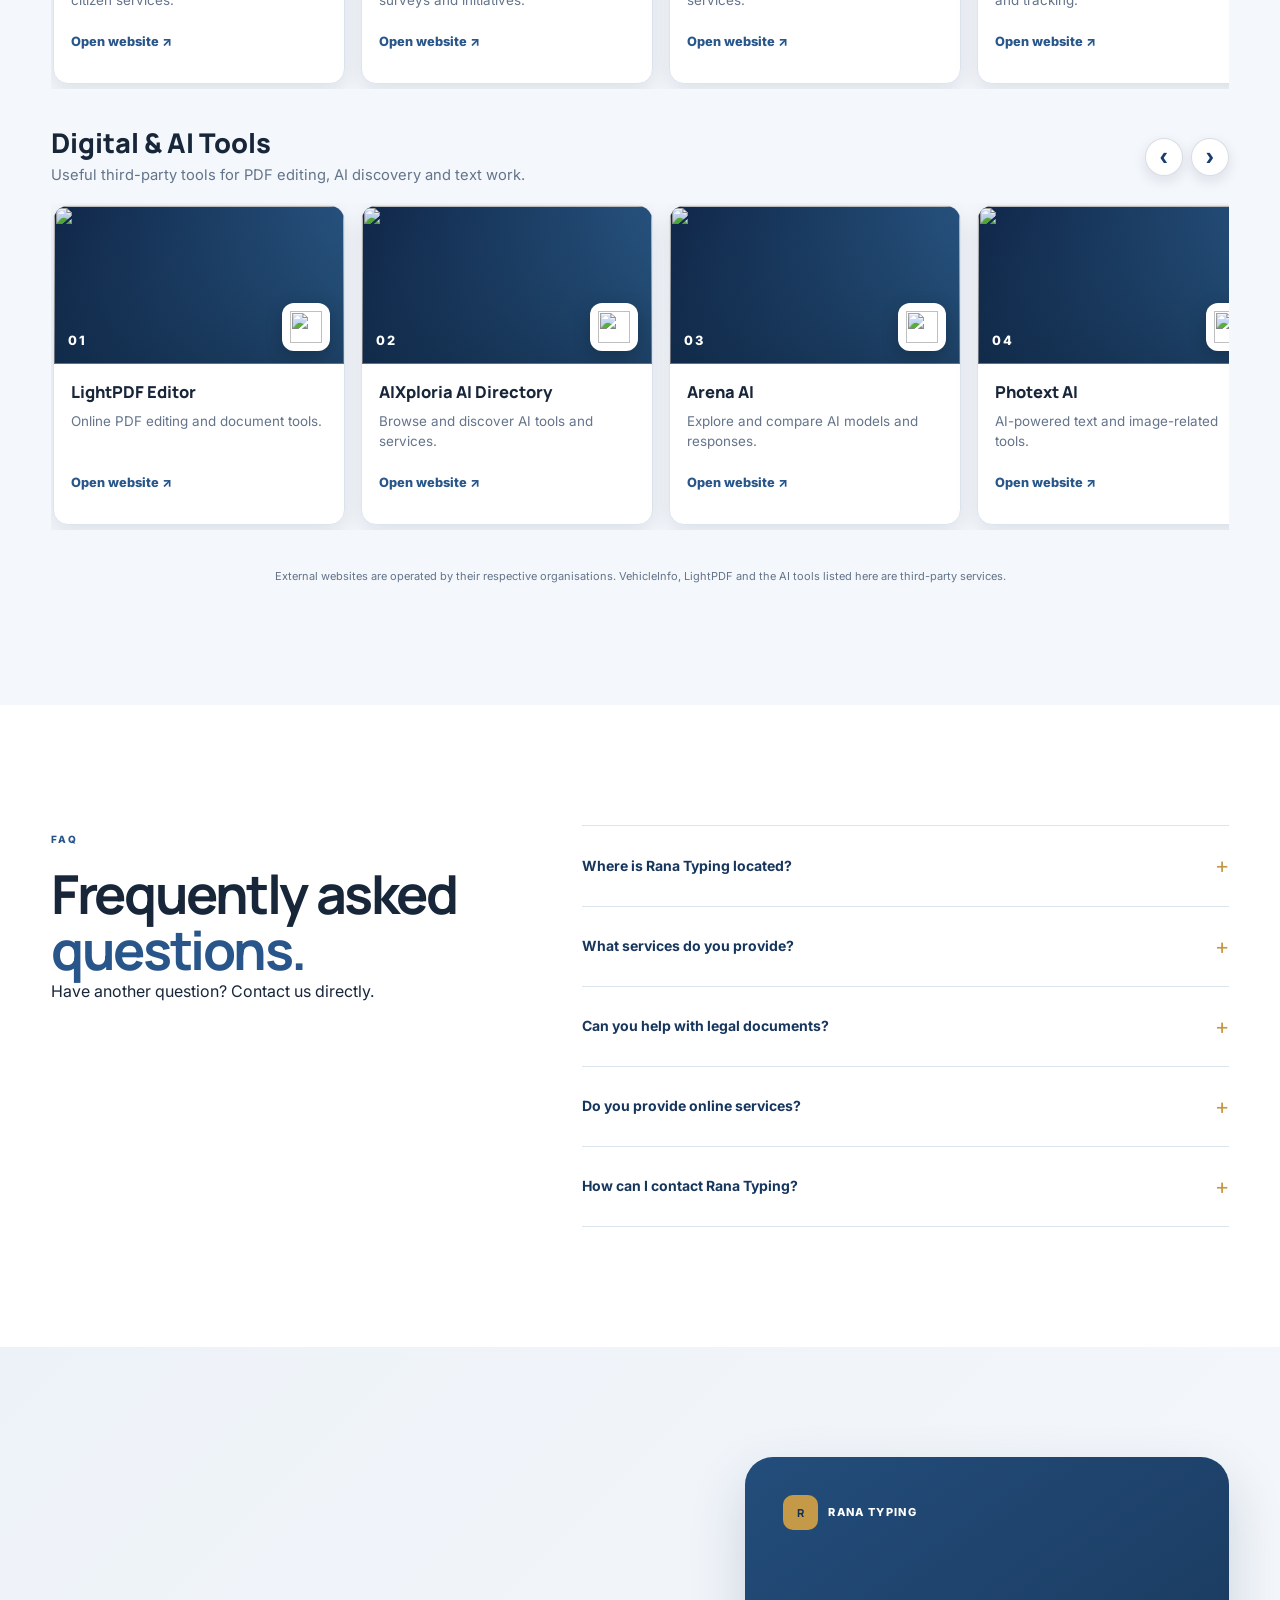
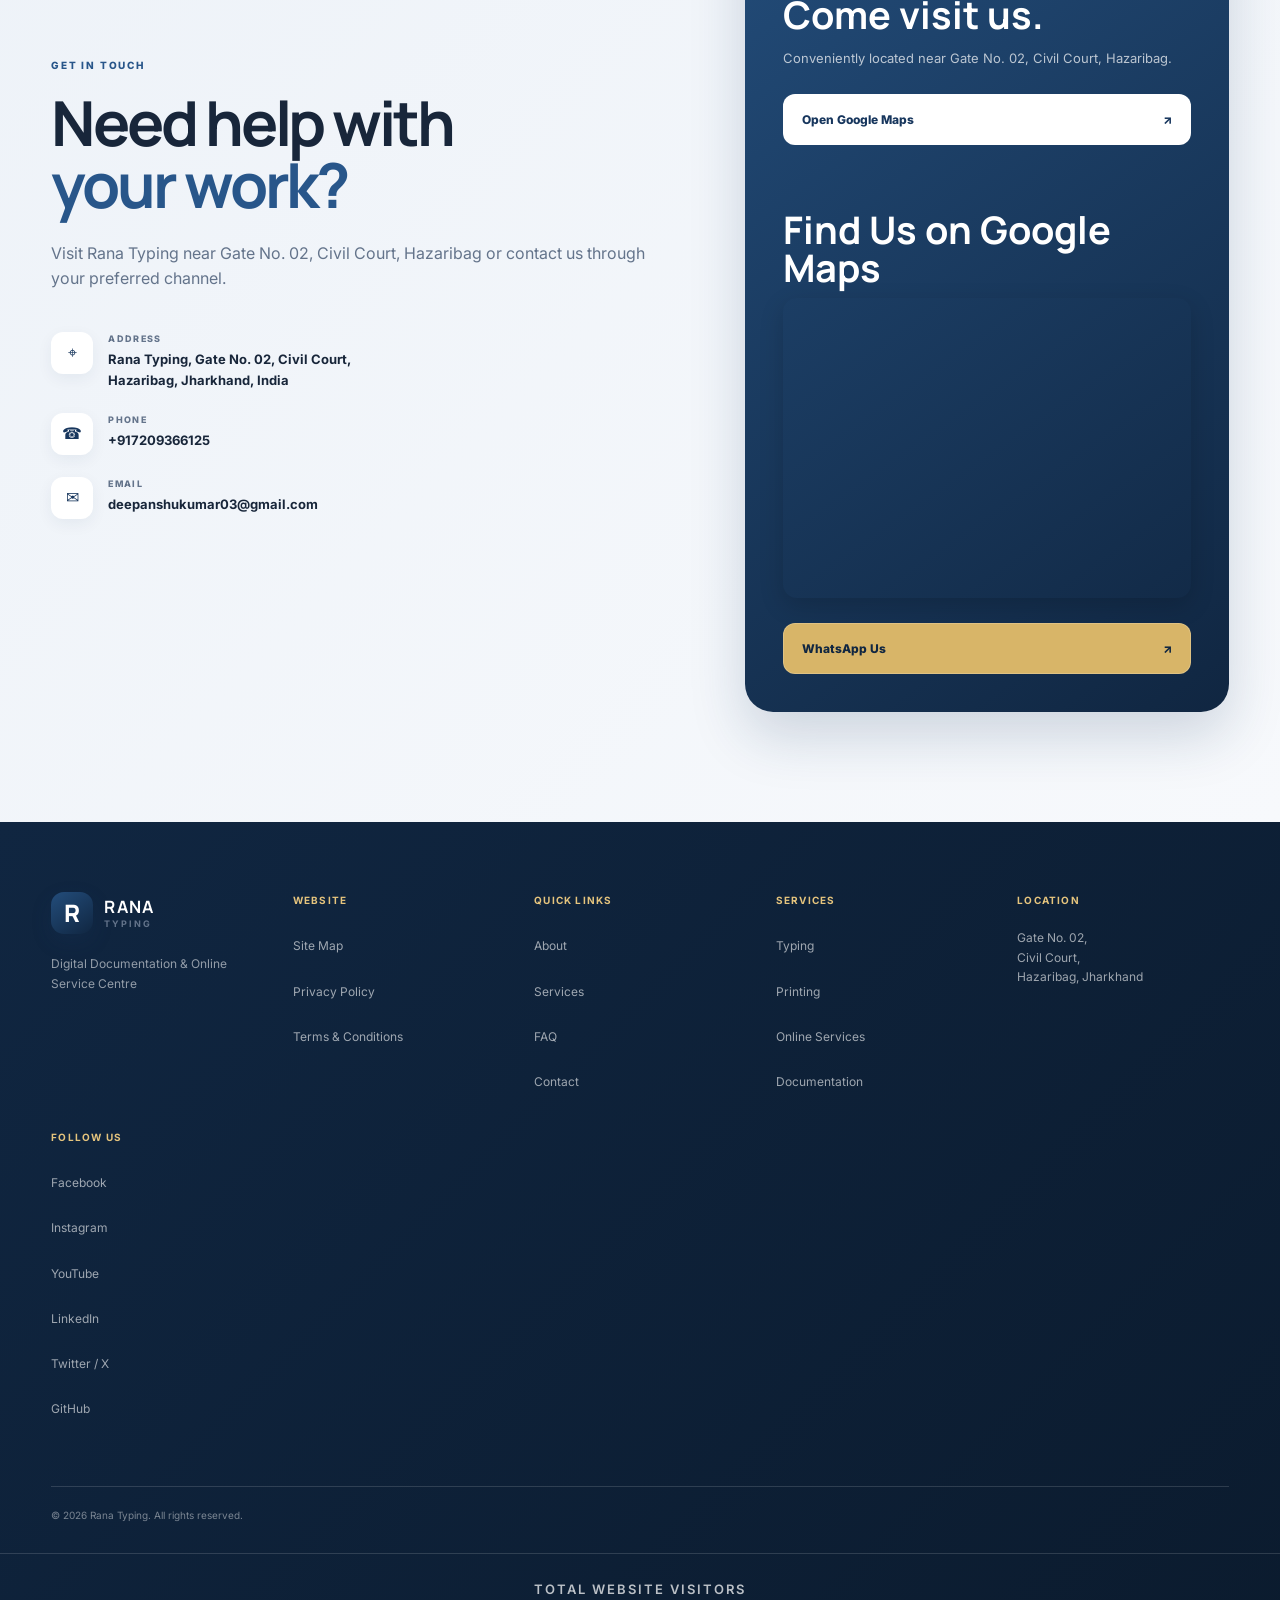
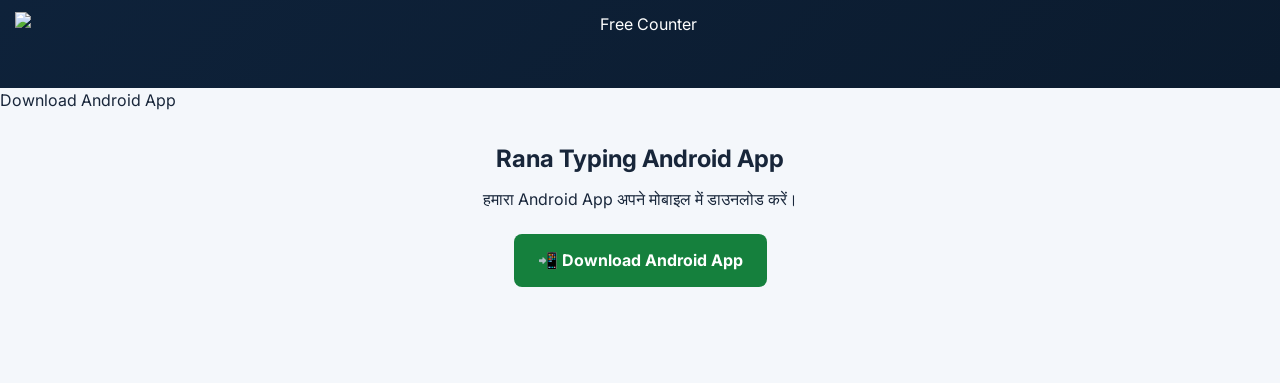
==== commit 31305047: "Add mobile Android app download button" ====
--- a/index.html
+++ b/index.html
@@ -32,7 +32,7 @@
     rel="stylesheet"
   >
 
- <link rel="stylesheet" href="styles.css?v=20261019whatsapp">
+ <link rel="stylesheet" href="styles.css?v=20261019appdownload">
 
 <link rel="icon" type="image/png" href="favicon.png">
 <link rel="shortcut icon" href="favicon.ico">
@@ -1094,6 +1094,17 @@
   </footer>
 
 
+  <!-- Floating Android APK download button for mobile -->
+  <a href="rana-typing.apk" id="mobileAppDownload" class="floating-app-download" download
+     aria-label="Download Rana Typing Android App"
+     title="Download Rana Typing Android App"
+     data-en="Download Android App" data-hi="Android ऐप डाउनलोड करें">
+    <svg viewBox="0 0 24 24" aria-hidden="true" focusable="false">
+      <path d="M12 3a1 1 0 0 1 1 1v8.17l2.59-2.58L17 11l-5 5-5-5 1.41-1.41L11 12.17V4a1 1 0 0 1 1-1ZM5 18h14v2H5z"/>
+    </svg>
+    <span data-en="Download App" data-hi="ऐप डाउनलोड">Download App</span>
+  </a>
+
   <!-- Floating WhatsApp icon for mobile -->
   <a href="#" id="mobileWhatsApp" class="floating-whatsapp"
      aria-label="Chat with Rana Typing on WhatsApp"
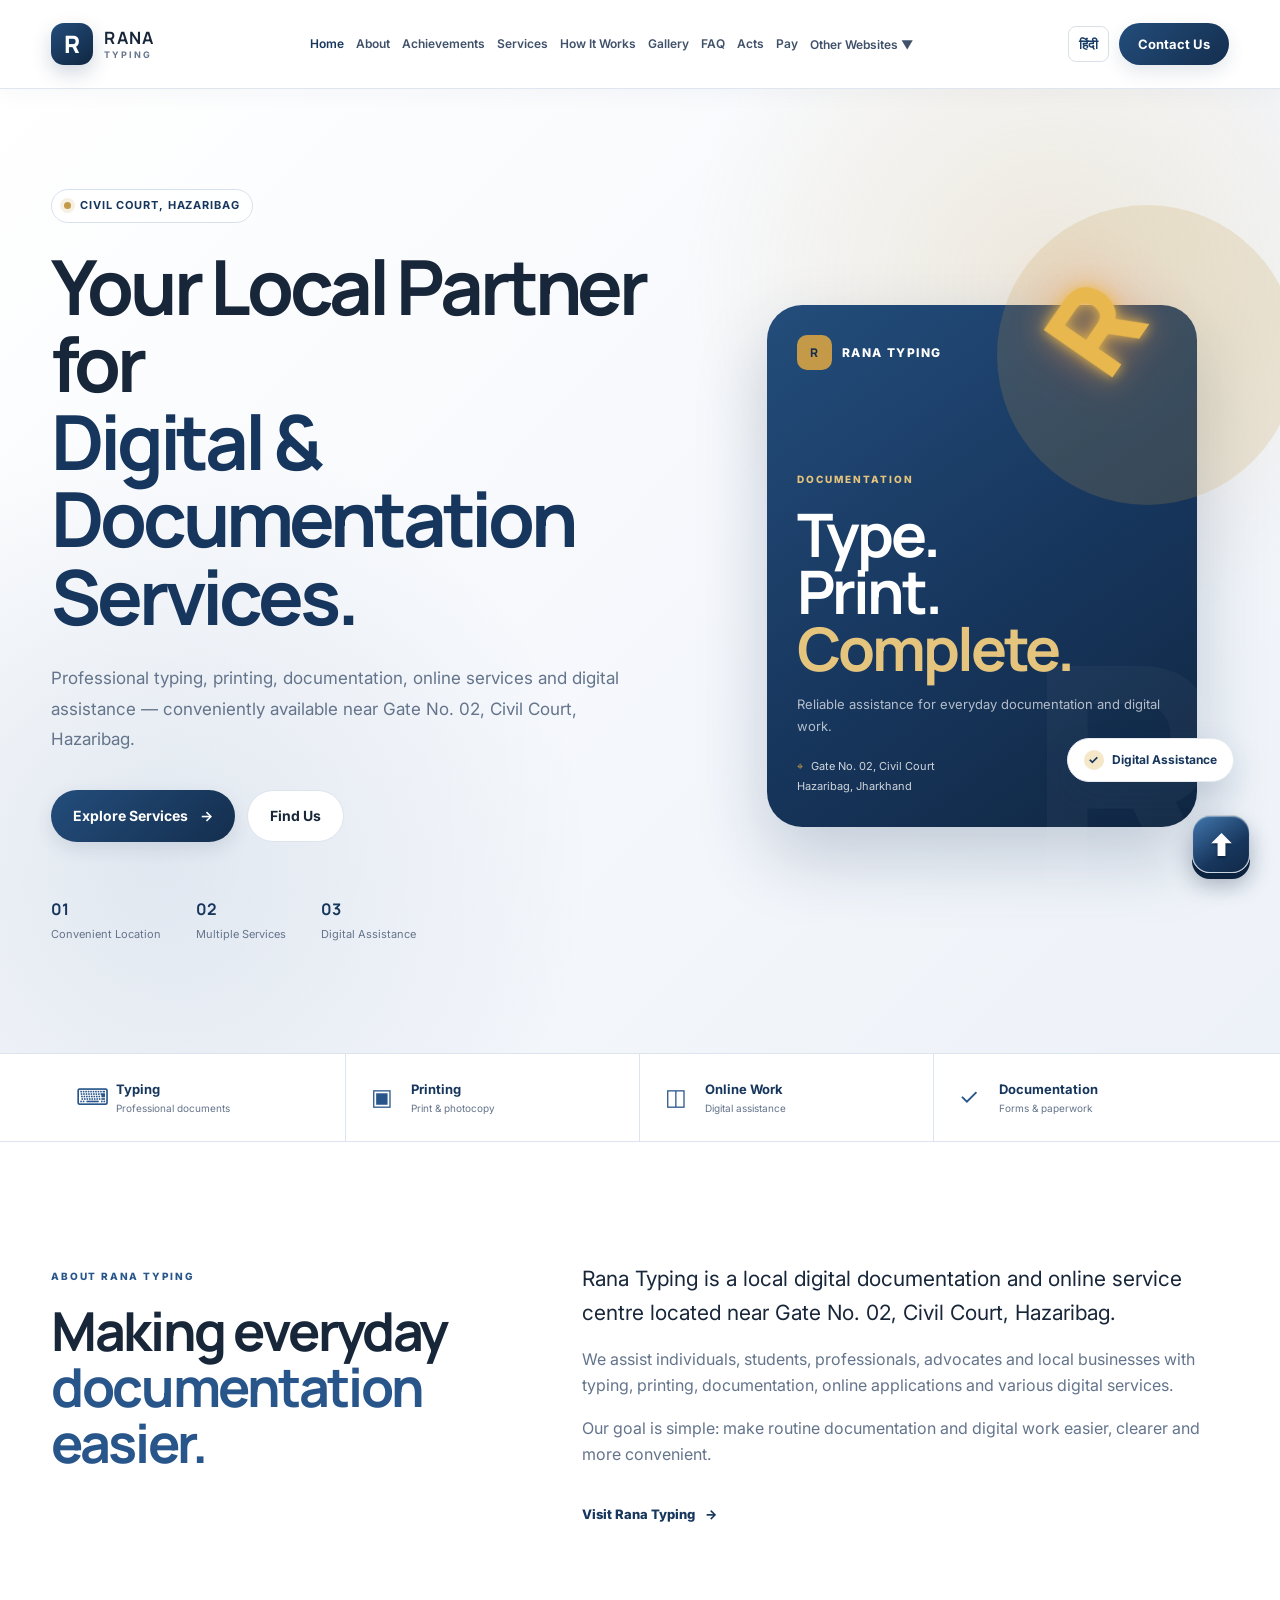
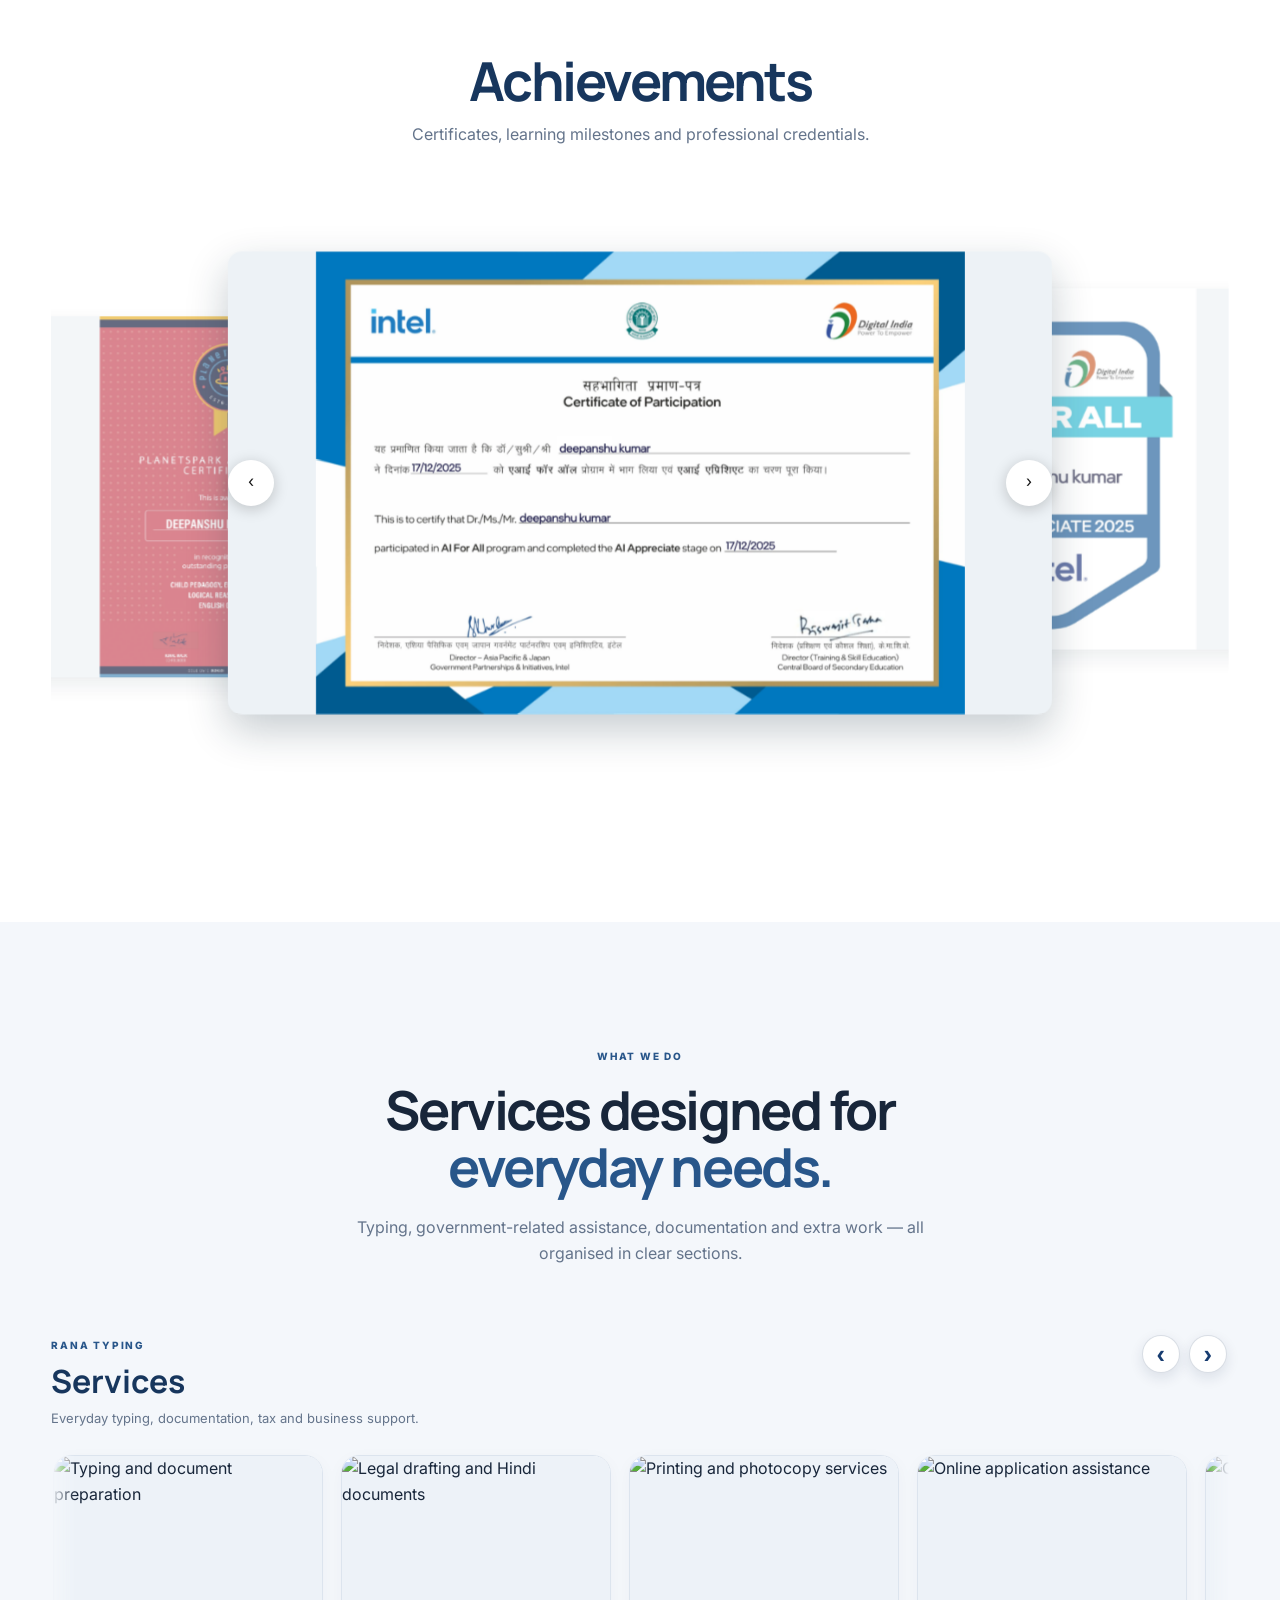
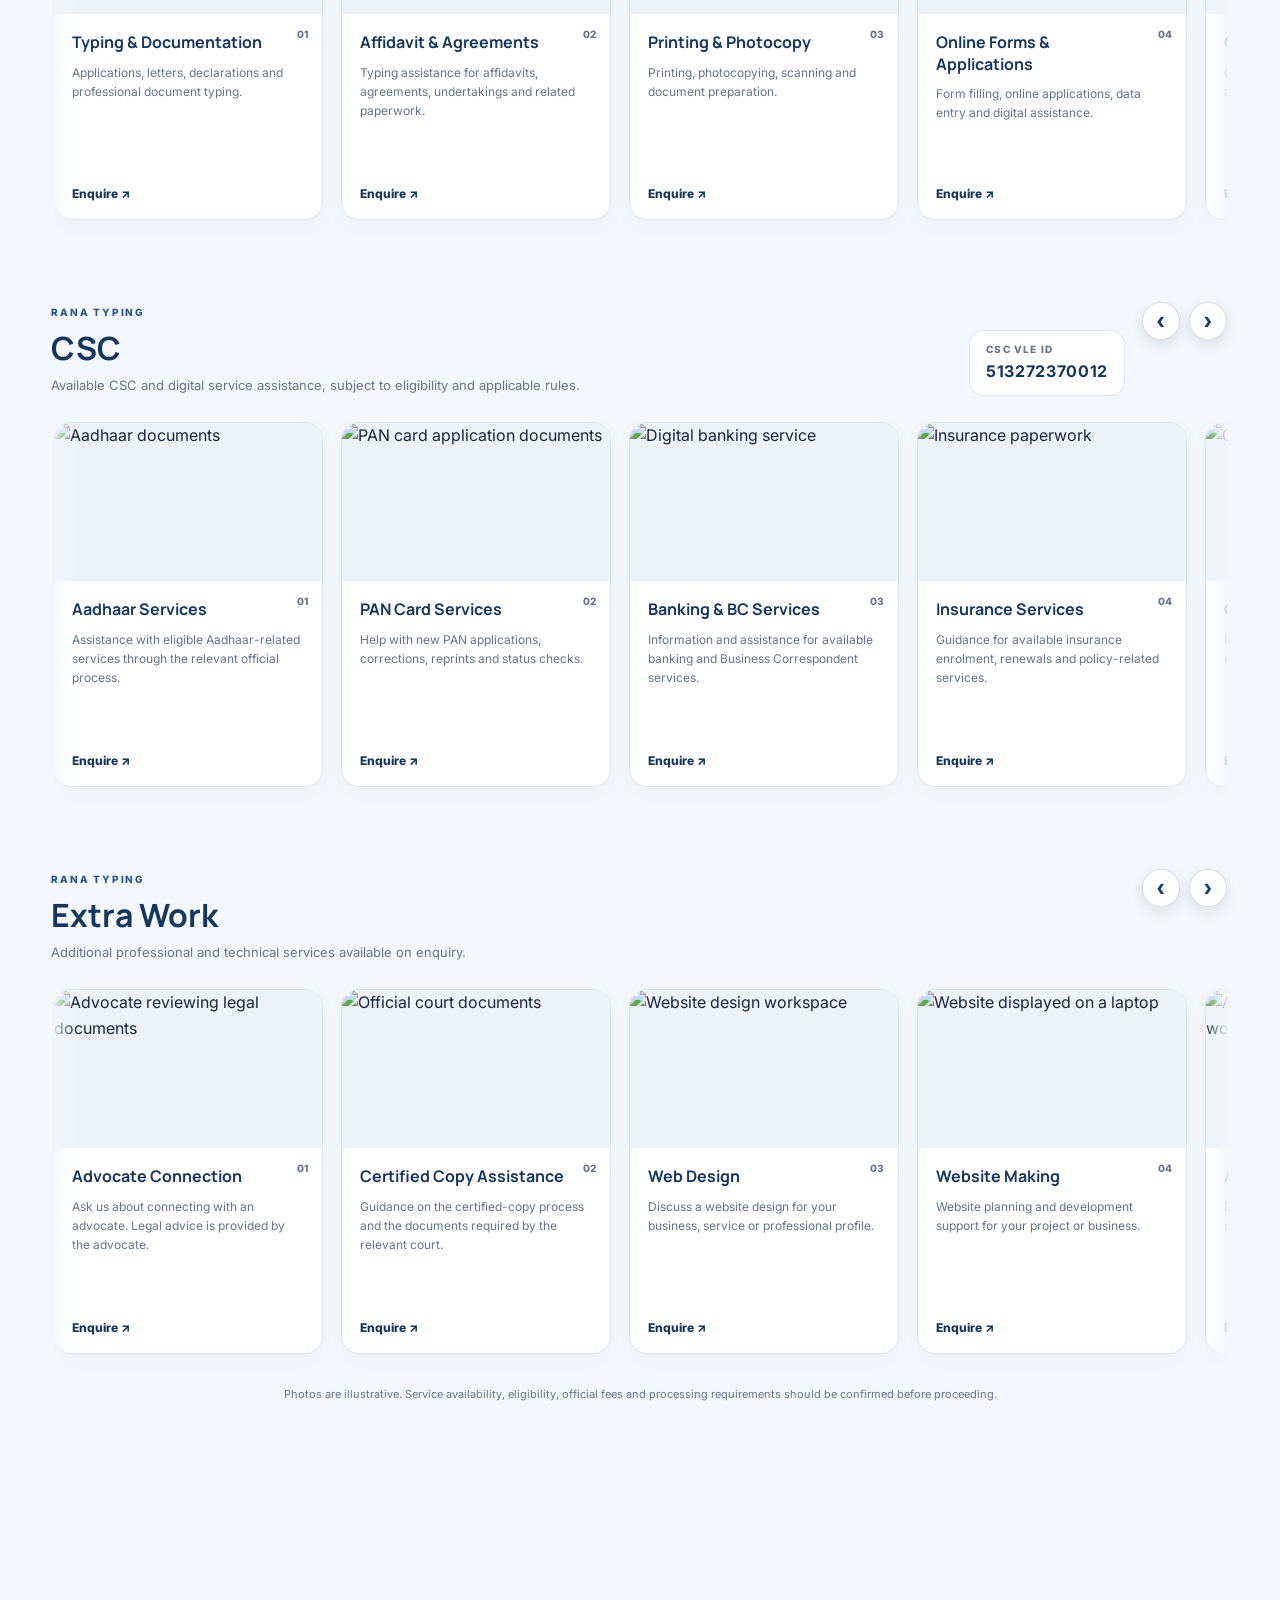
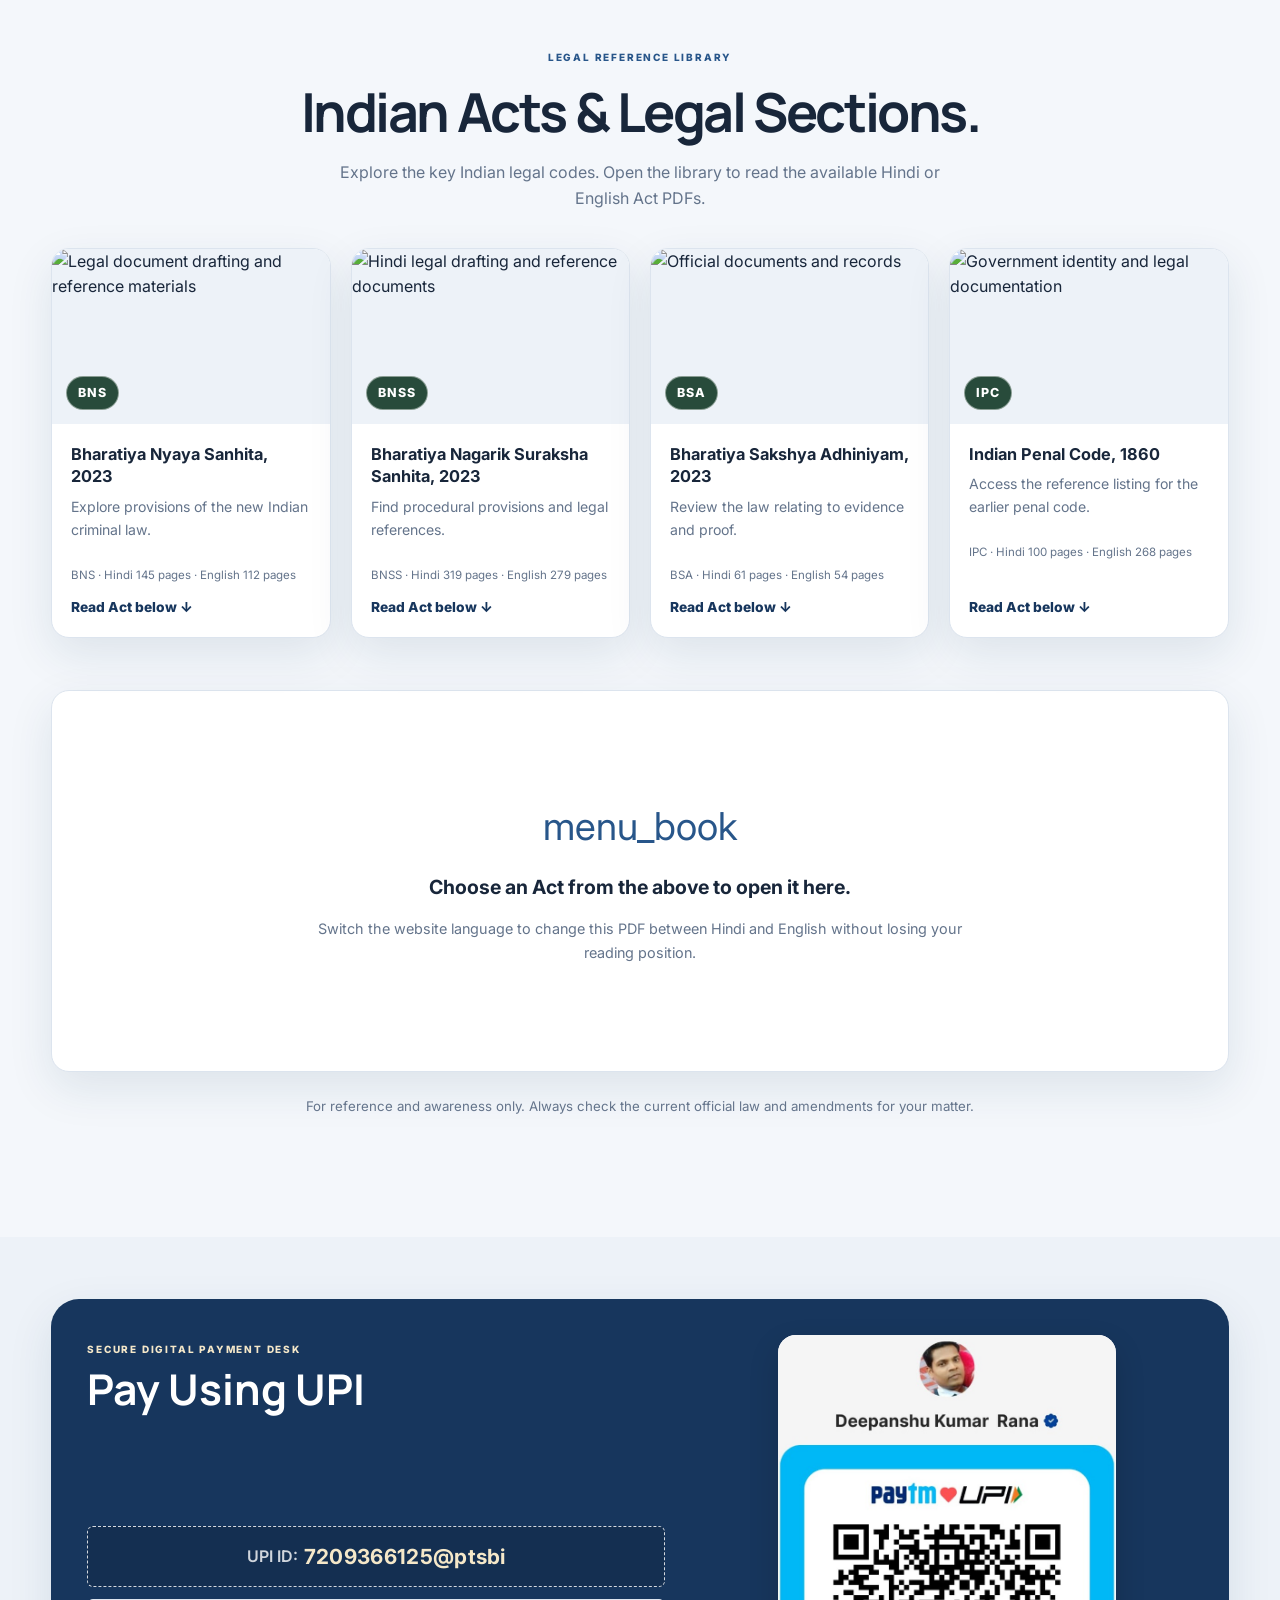
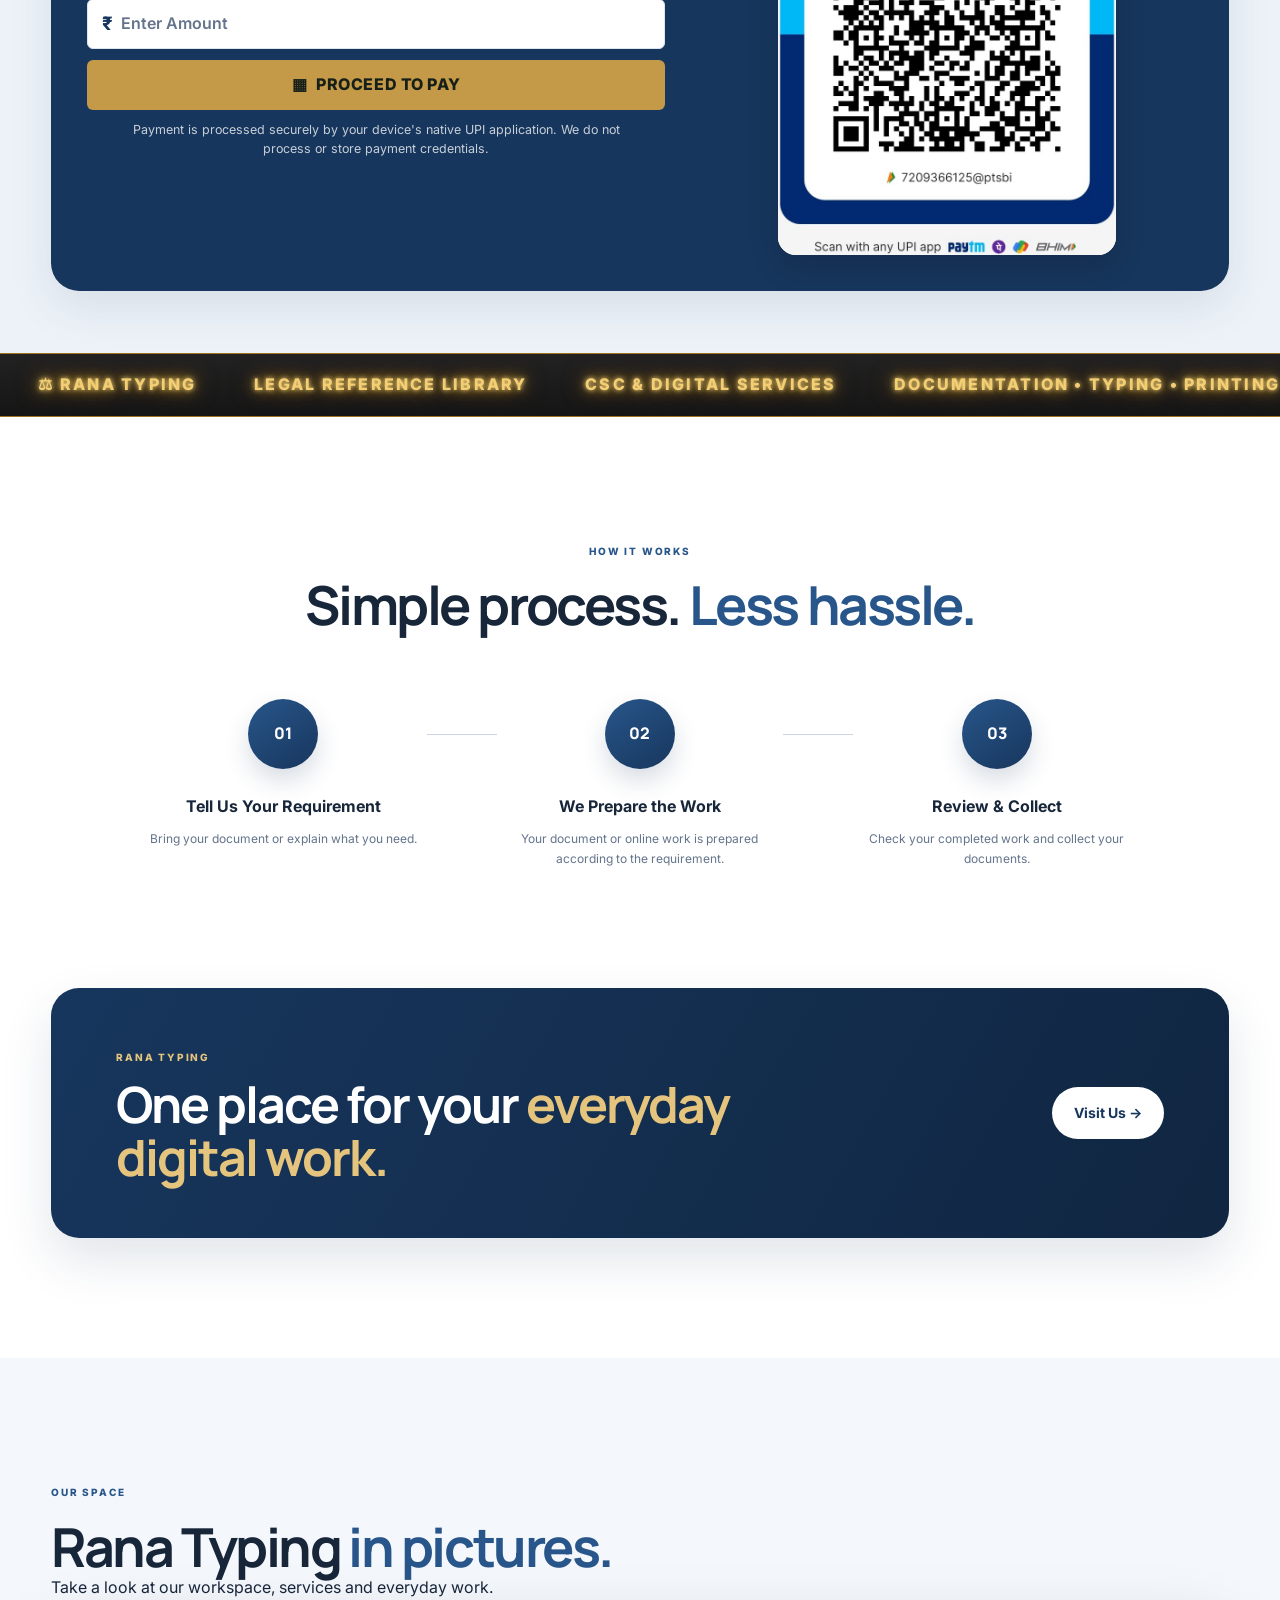
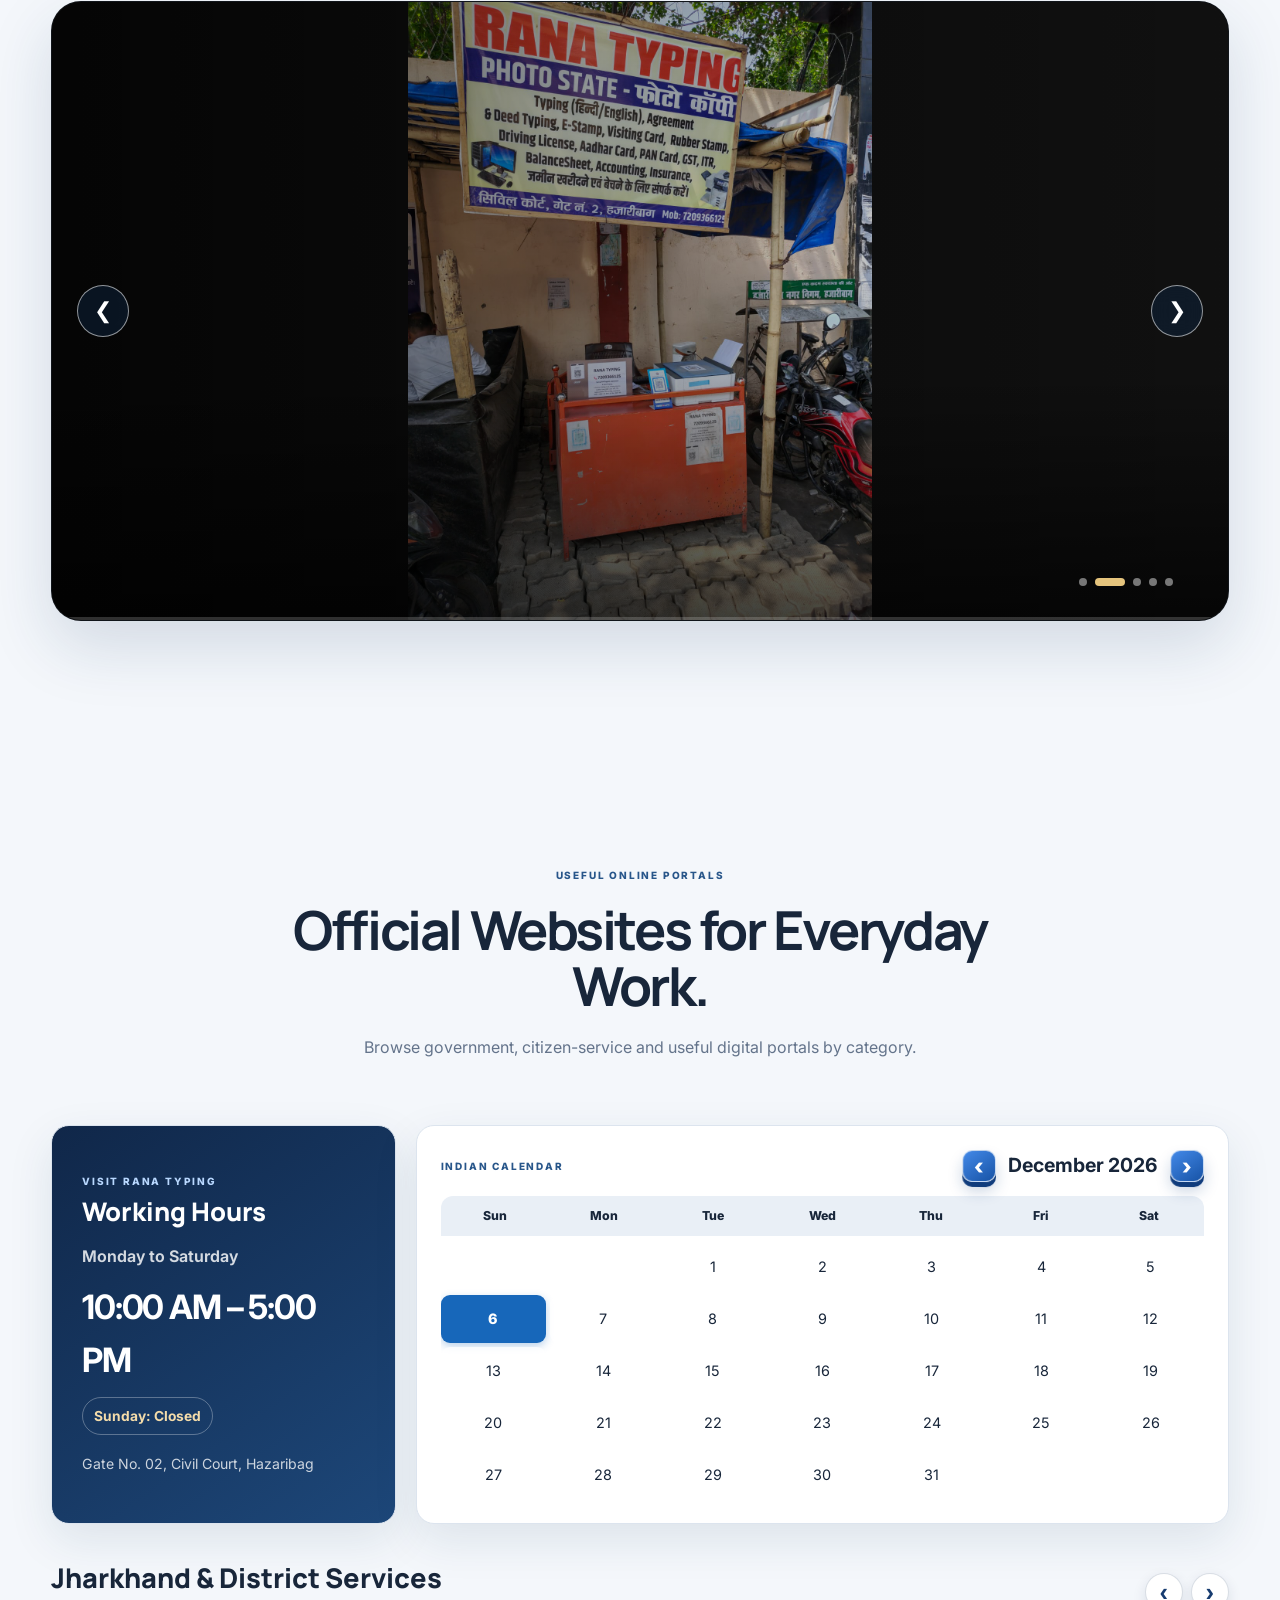
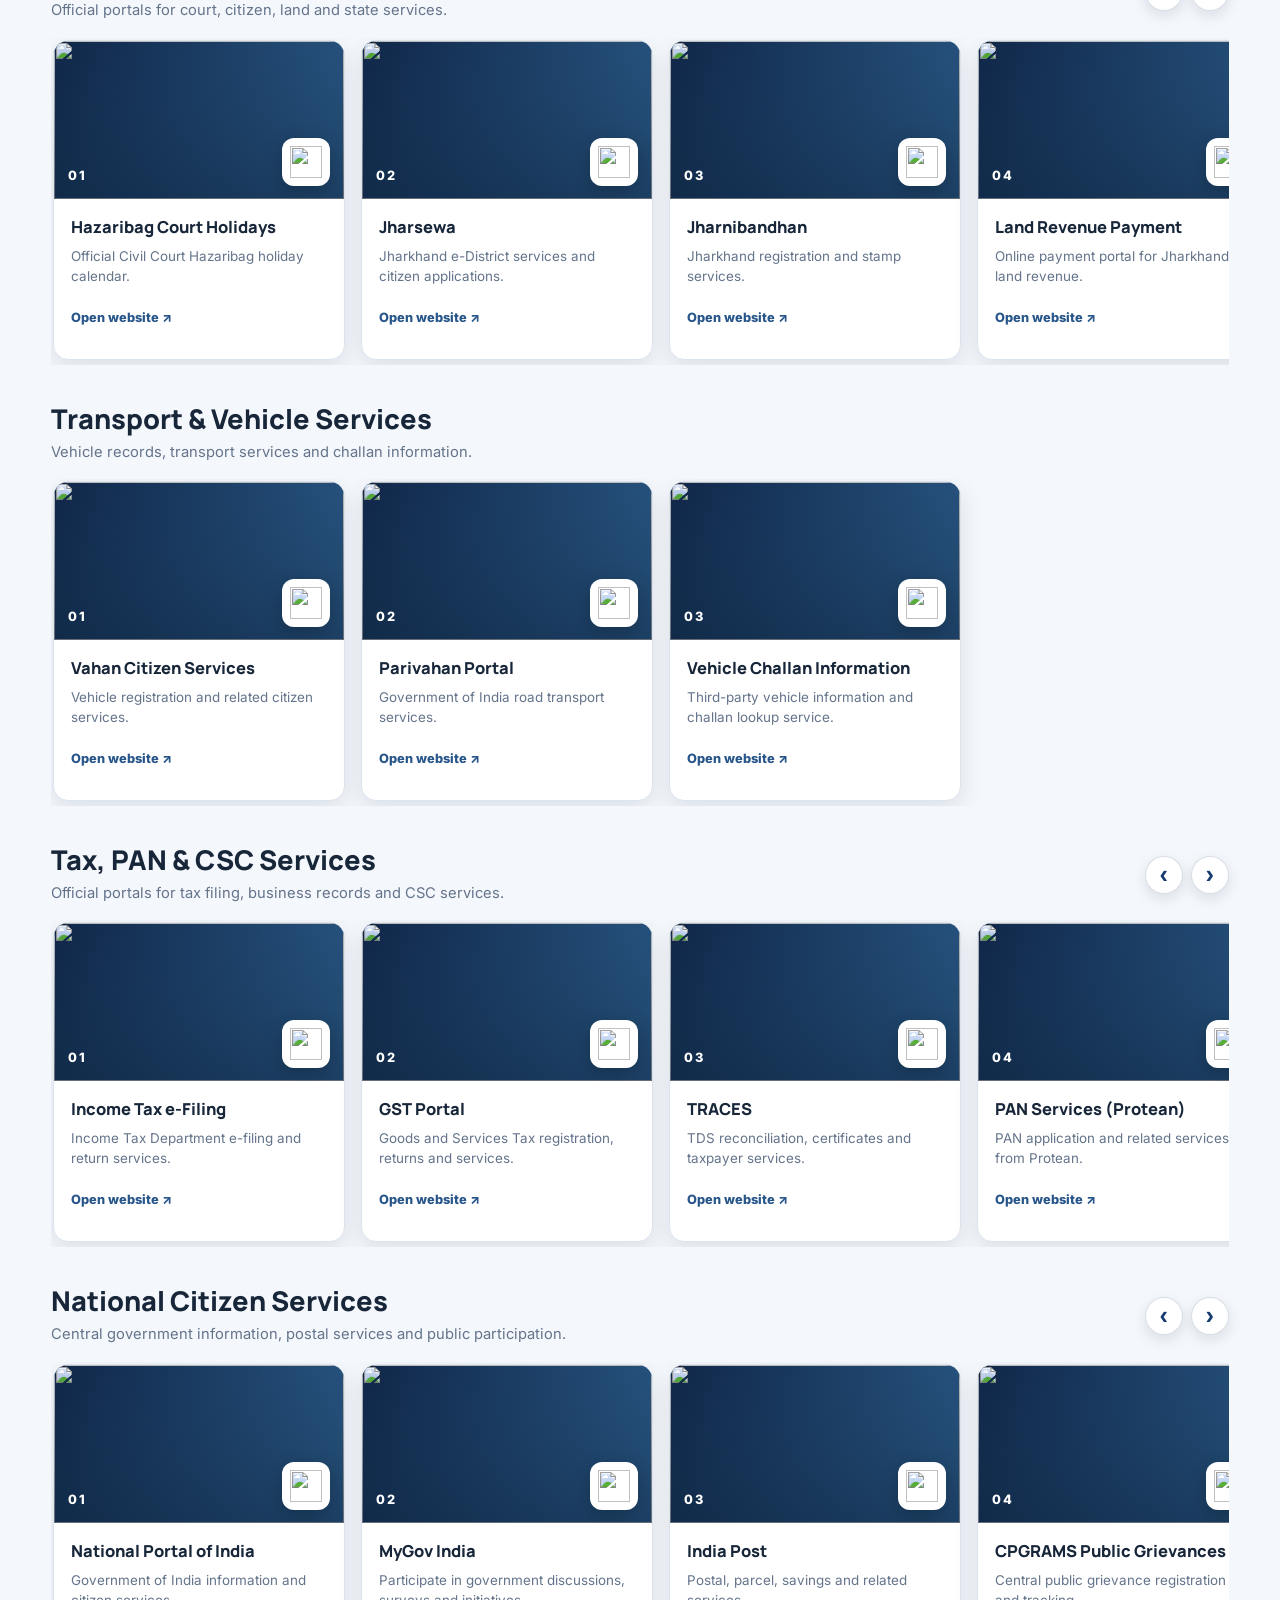
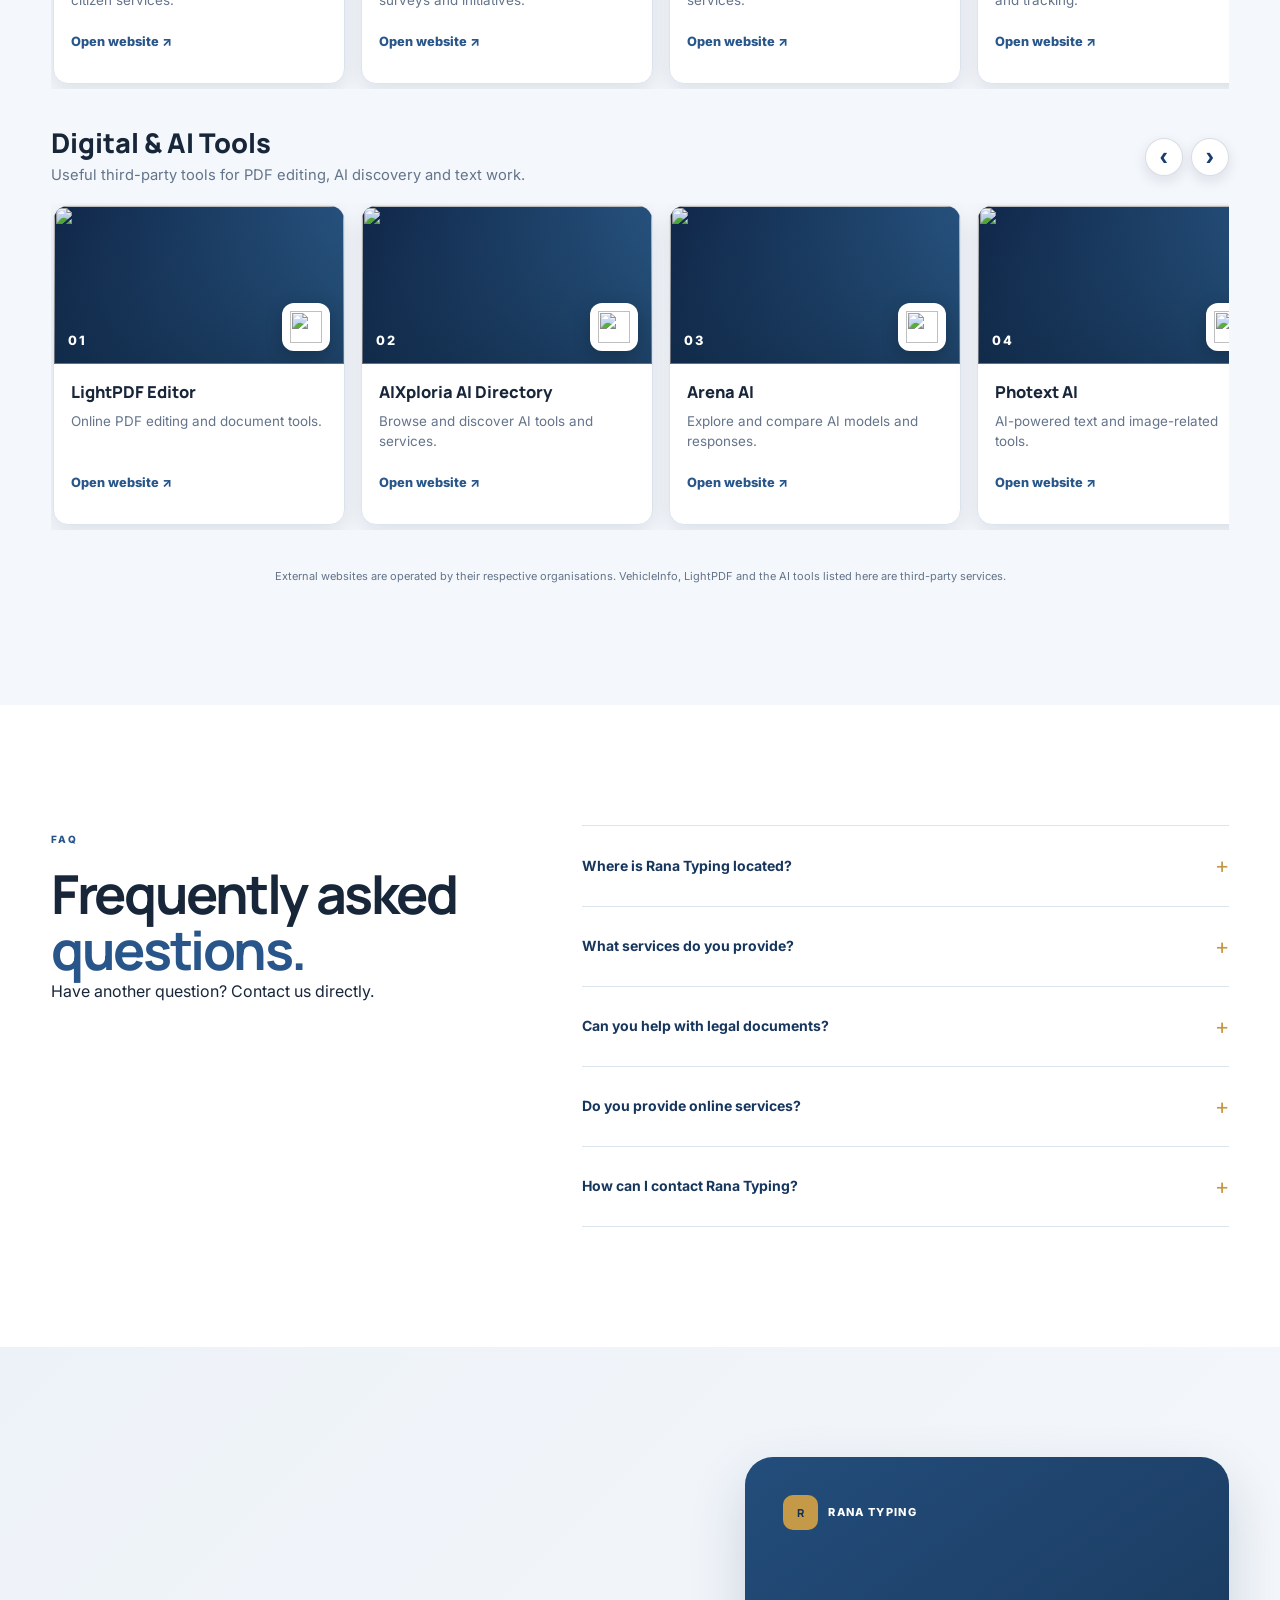
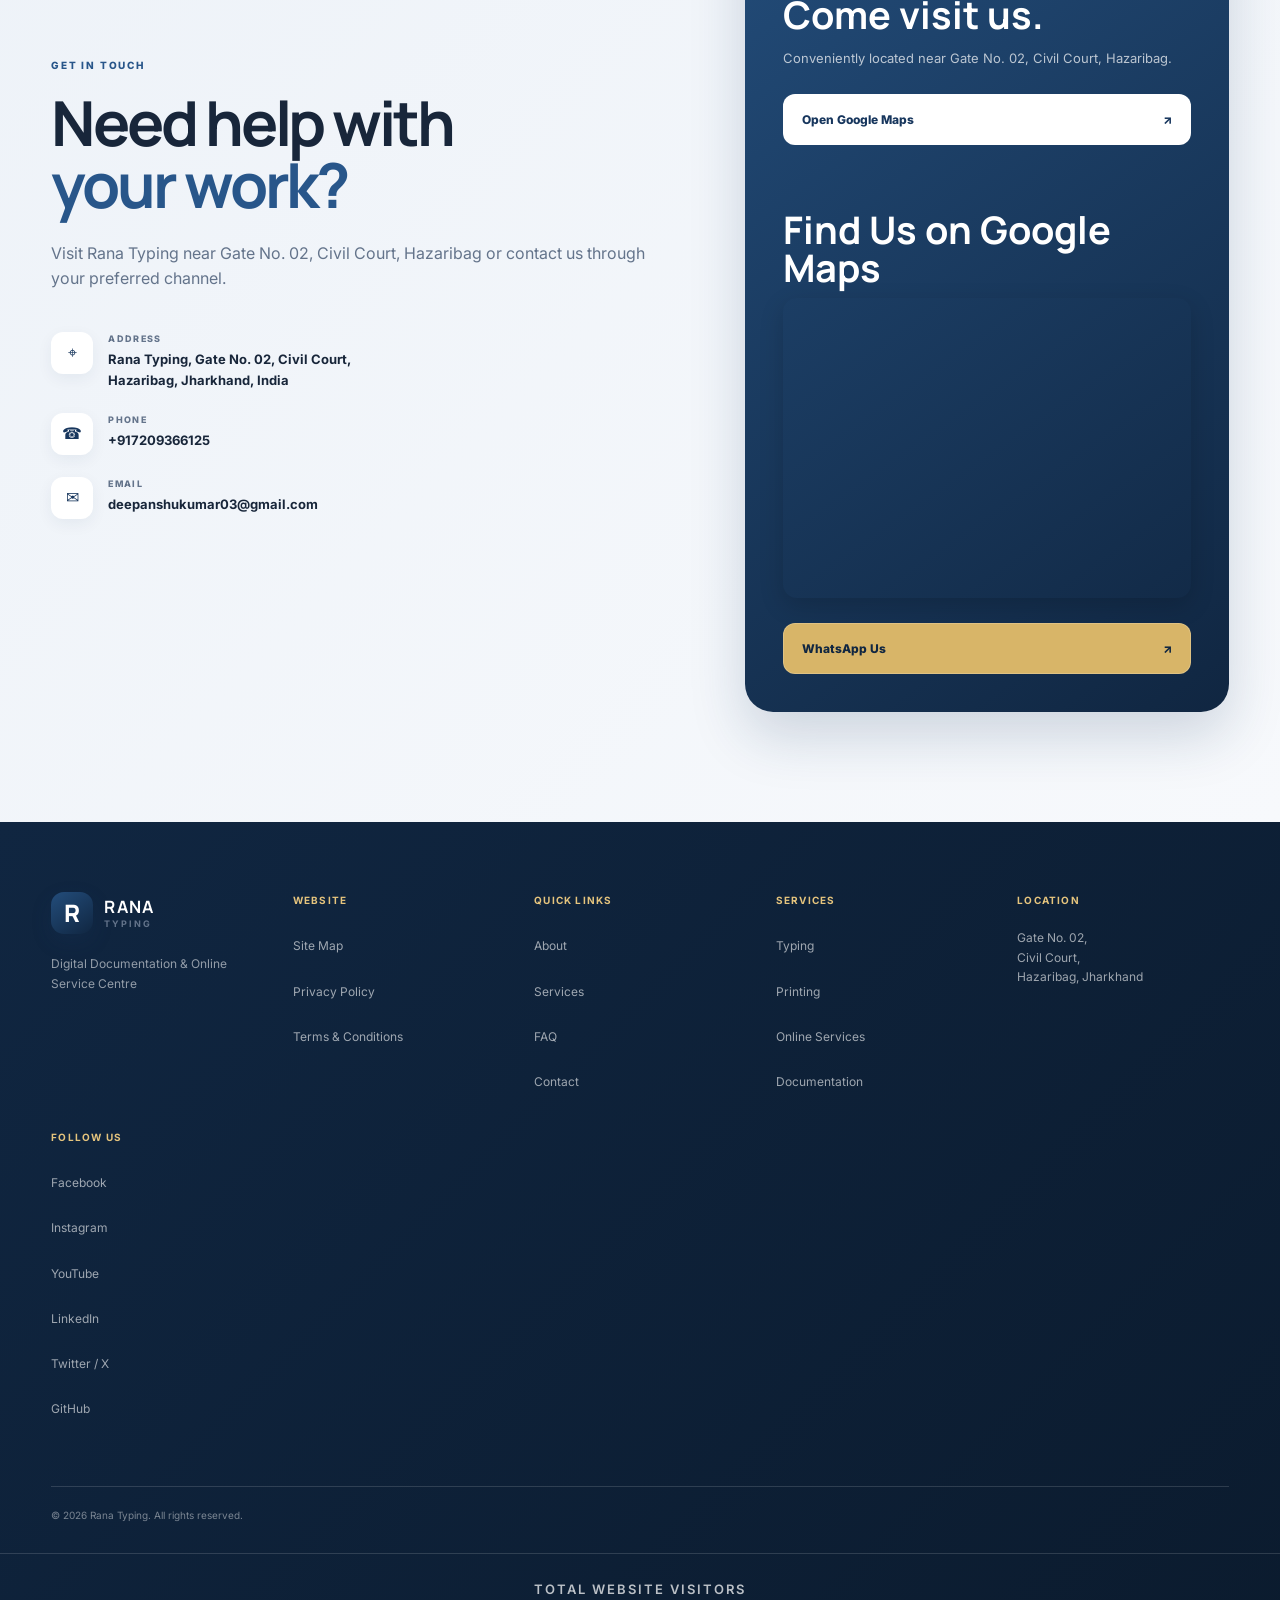
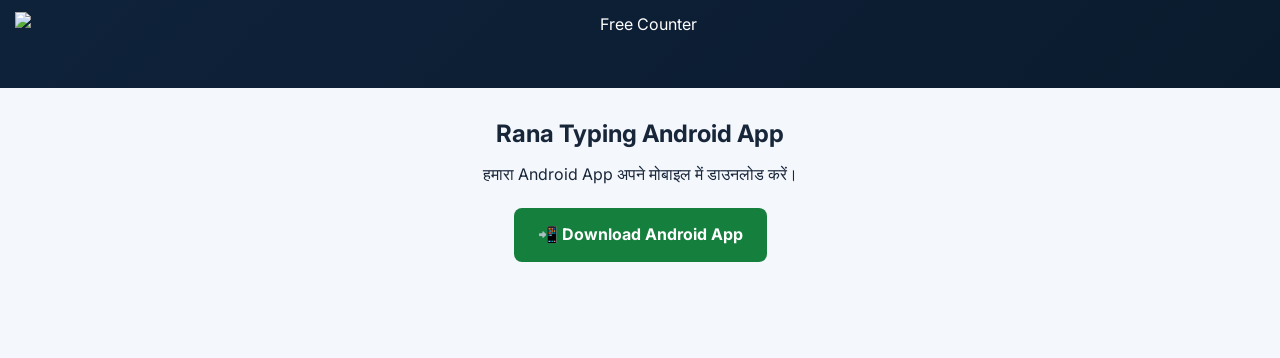
==== commit e3d8aa7b: "Point Android download buttons to uploaded APK filename" ====
--- a/index.html
+++ b/index.html
@@ -1095,7 +1095,7 @@
 
 
   <!-- Floating Android APK download button for mobile -->
-  <a href="rana-typing.apk" id="mobileAppDownload" class="floating-app-download" download
+  <a href="DOC-20261019-WA0063.apk" id="mobileAppDownload" class="floating-app-download" download
      aria-label="Download Rana Typing Android App"
      title="Download Rana Typing Android App"
      data-en="Download Android App" data-hi="Android ऐप डाउनलोड करें">
@@ -1120,7 +1120,7 @@
         <h2>Rana Typing Android App</h2>
         <p>हमारा Android App अपने मोबाइल में डाउनलोड करें।</p>
 
-        <a href="rana-typing.apk"
+        <a href="DOC-20261019-WA0063.apk"
            class="app-download-button"
            download>
           📲 Download Android App
--- a/styles.css
+++ b/styles.css
@@ -4270,3 +4270,39 @@
     outline-offset: 4px;
   }
 }
+
+
+/* Floating Android app download button for mobile */
+.floating-app-download { display: none; }
+@media (max-width: 760px) {
+  .floating-app-download {
+    position: fixed;
+    left: 12px;
+    right: 80px;
+    bottom: calc(16px + env(safe-area-inset-bottom));
+    z-index: 1500;
+    min-height: 52px;
+    display: flex;
+    align-items: center;
+    justify-content: center;
+    gap: 9px;
+    padding: 0 14px;
+    border: 1px solid rgba(255,255,255,.8);
+    border-radius: 16px;
+    background: linear-gradient(135deg, #35df78 0%, #13b85a 52%, #08783c 100%);
+    color: #fff;
+    font-size: 14px;
+    font-weight: 800;
+    line-height: 1.2;
+    text-align: center;
+    text-decoration: none;
+    box-shadow: 0 6px 0 #075e31, 0 12px 22px rgba(0,0,0,.22), inset 0 2px 2px rgba(255,255,255,.4);
+    transition: transform 180ms ease, filter 180ms ease, box-shadow 180ms ease;
+    -webkit-tap-highlight-color: transparent;
+  }
+  .floating-app-download svg { width: 24px; height: 24px; flex: 0 0 24px; fill: currentColor; filter: drop-shadow(0 2px 1px rgba(0,0,0,.2)); }
+  .floating-app-download span { overflow: hidden; text-overflow: ellipsis; white-space: nowrap; }
+  .floating-app-download:hover { transform: translateY(-2px); filter: brightness(1.05); }
+  .floating-app-download:active { transform: translateY(4px); box-shadow: 0 2px 0 #075e31, 0 5px 12px rgba(0,0,0,.2), inset 0 1px 1px rgba(255,255,255,.35); }
+  .floating-app-download:focus-visible { outline: 3px solid var(--accent); outline-offset: 4px; }
+}
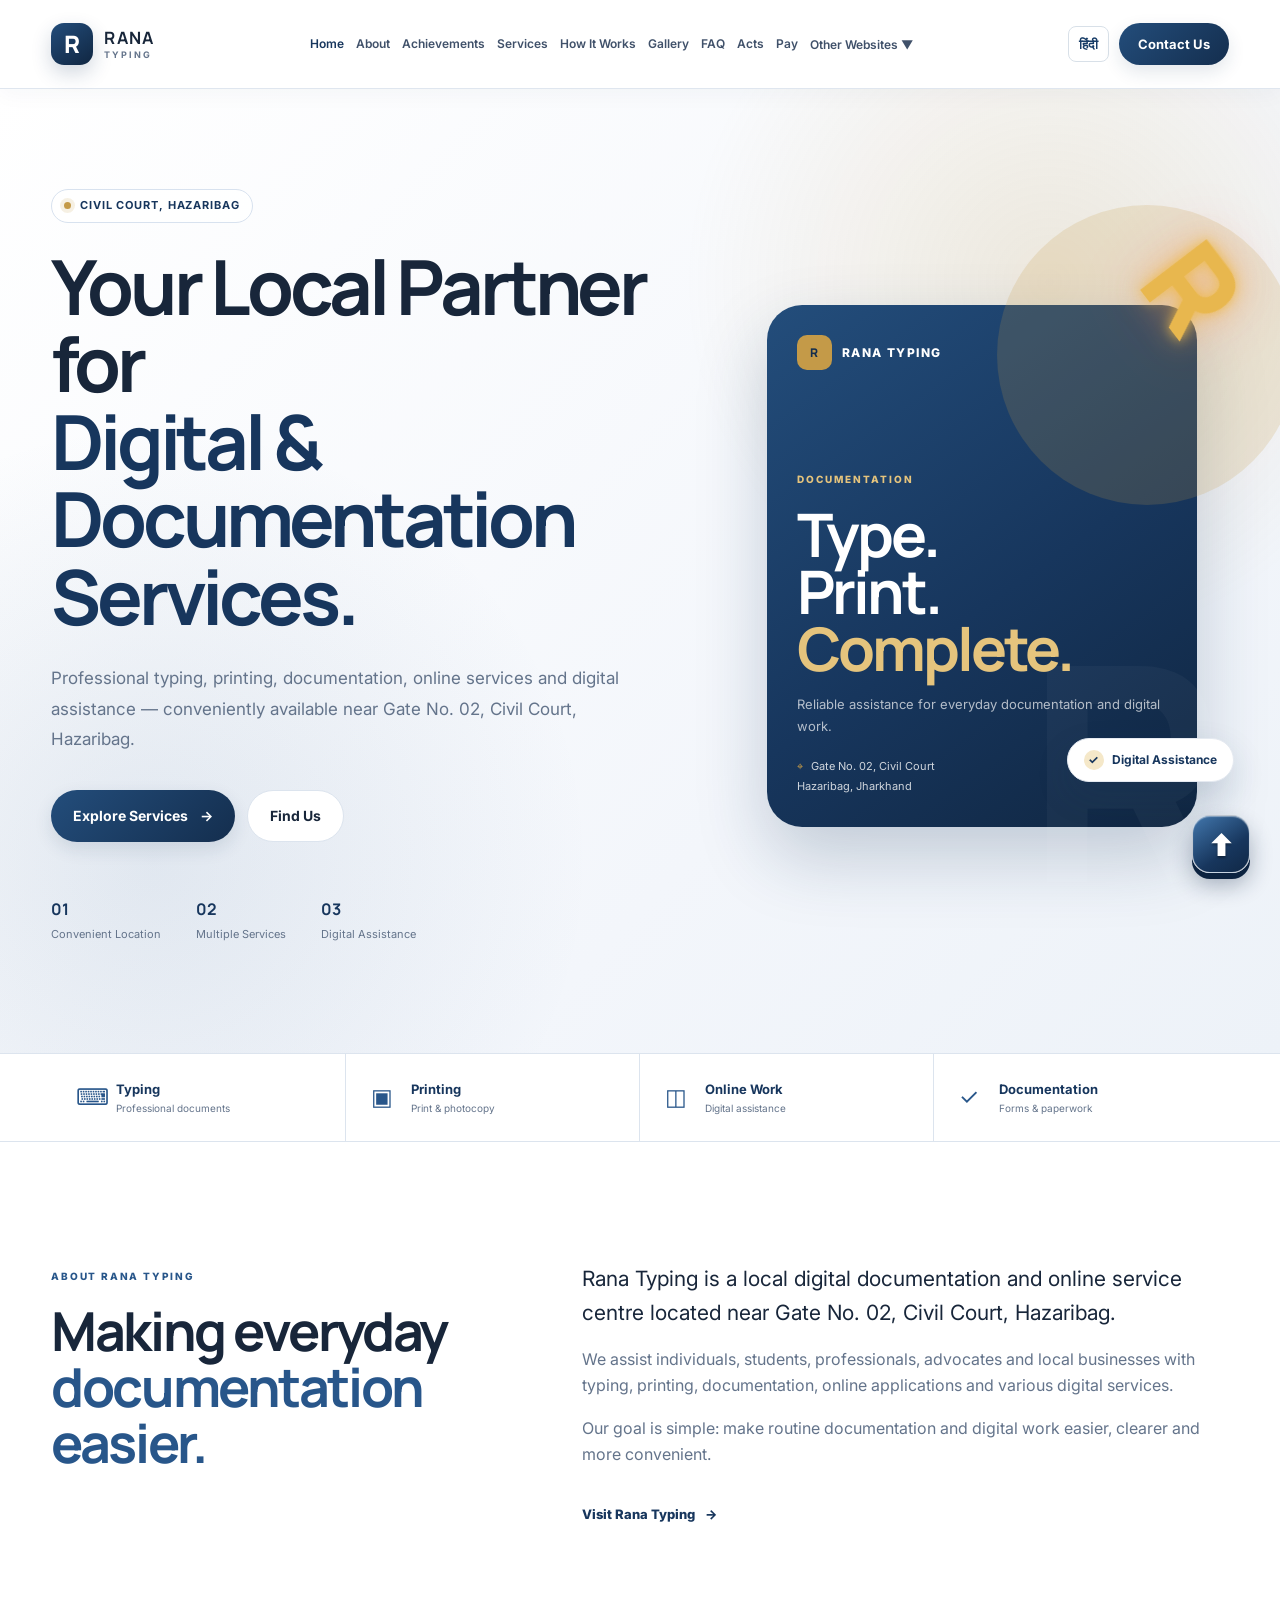
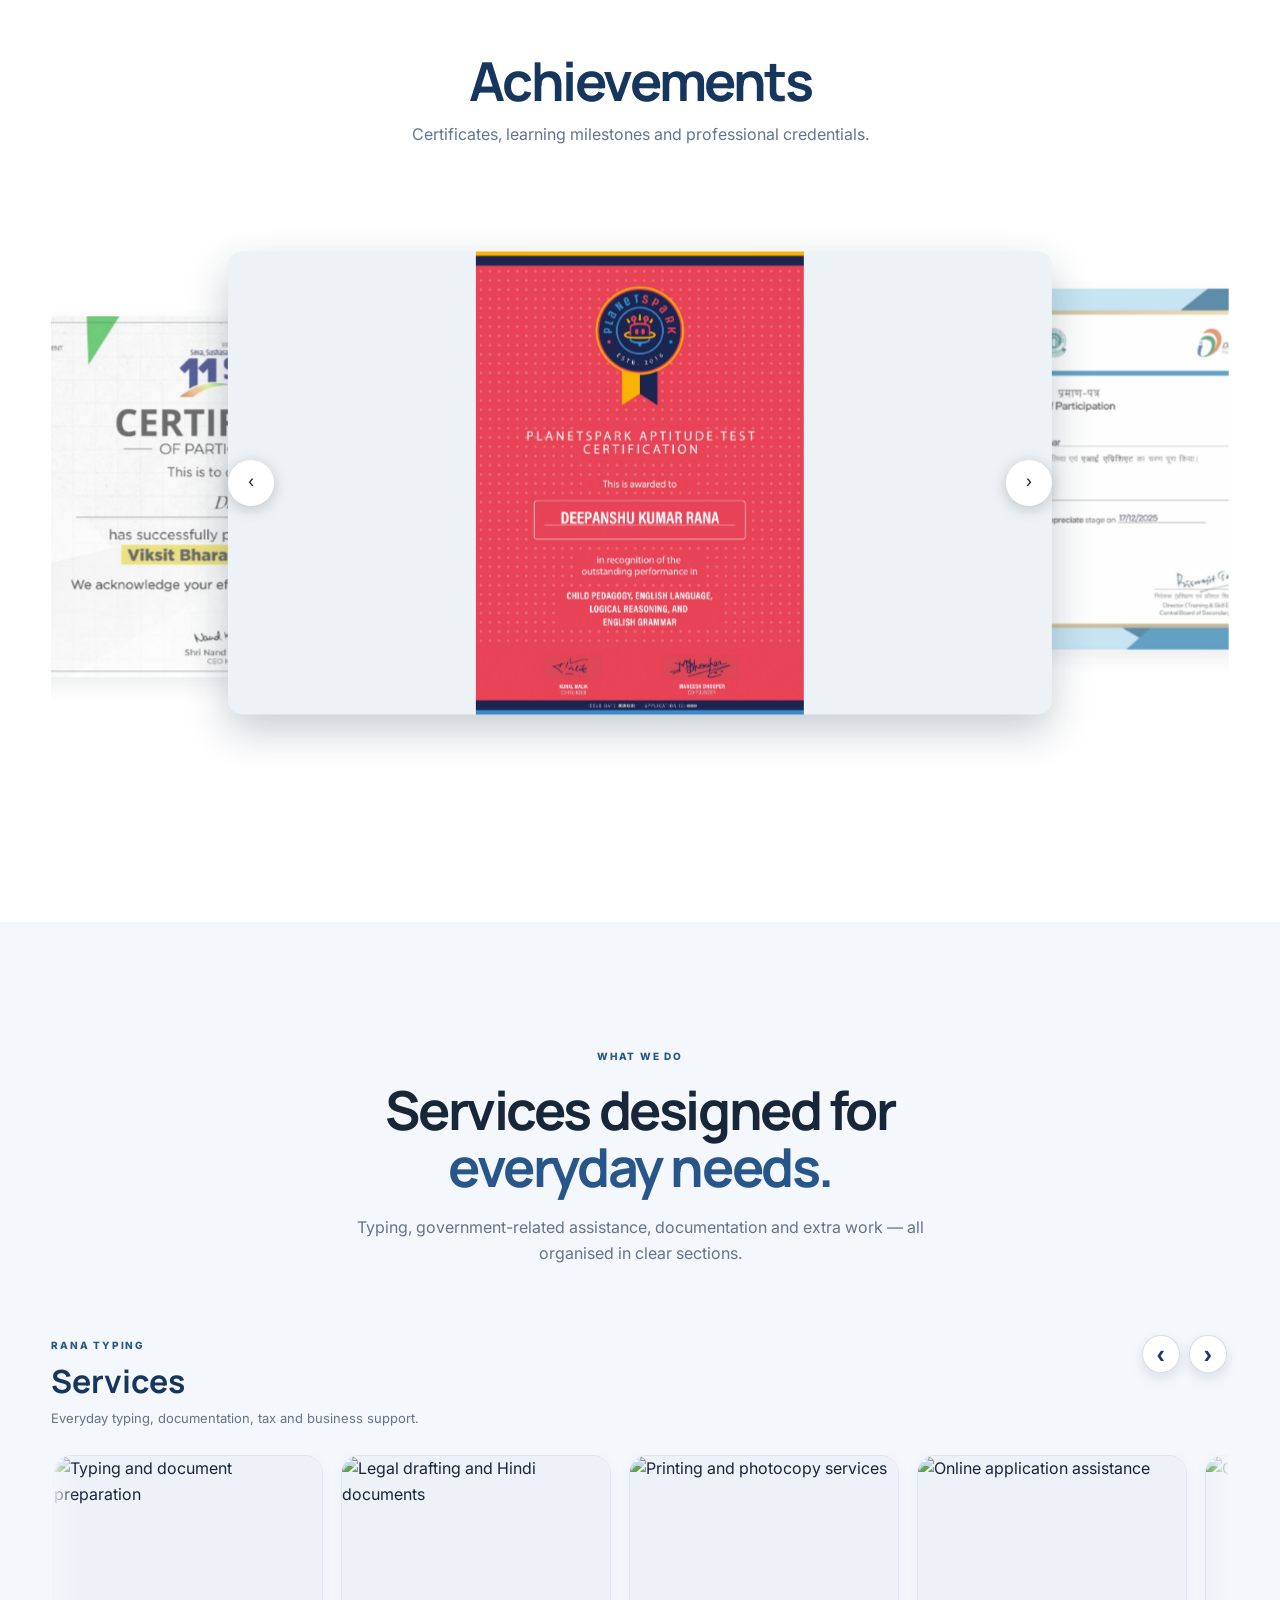
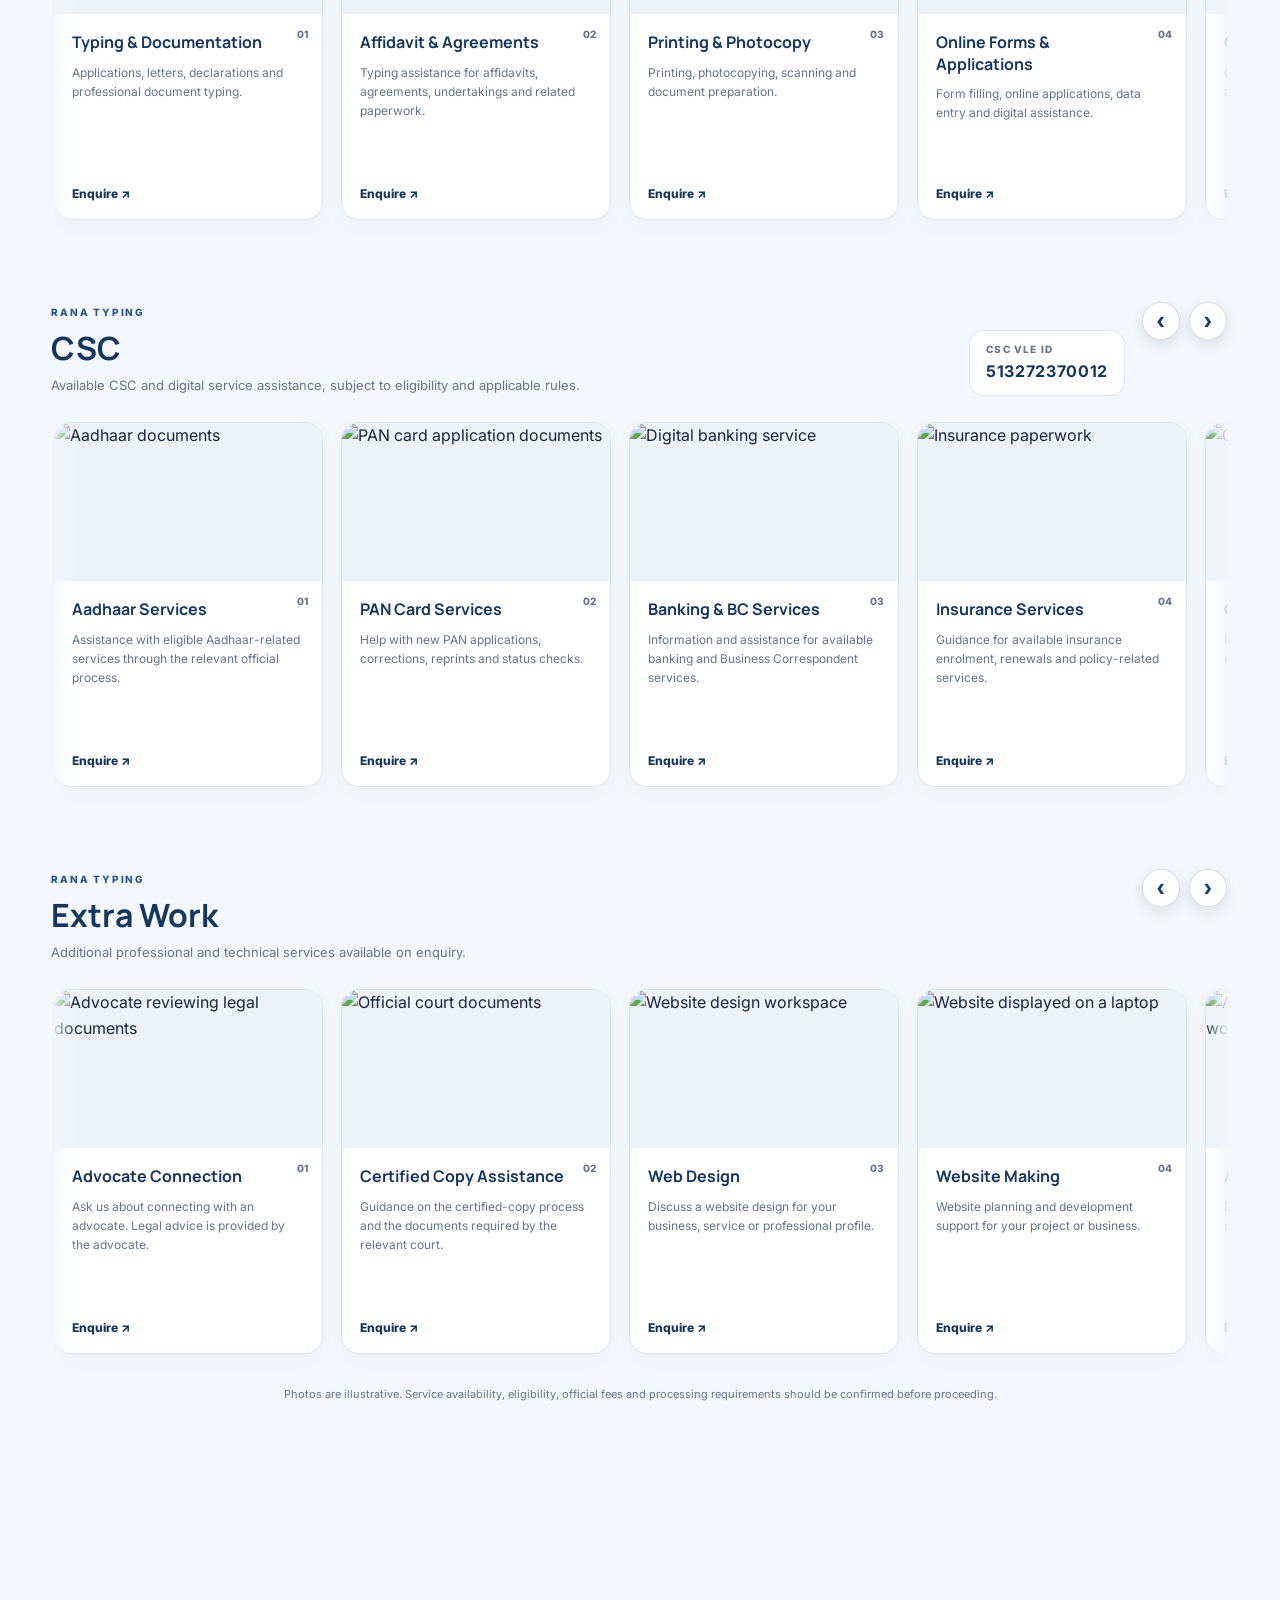
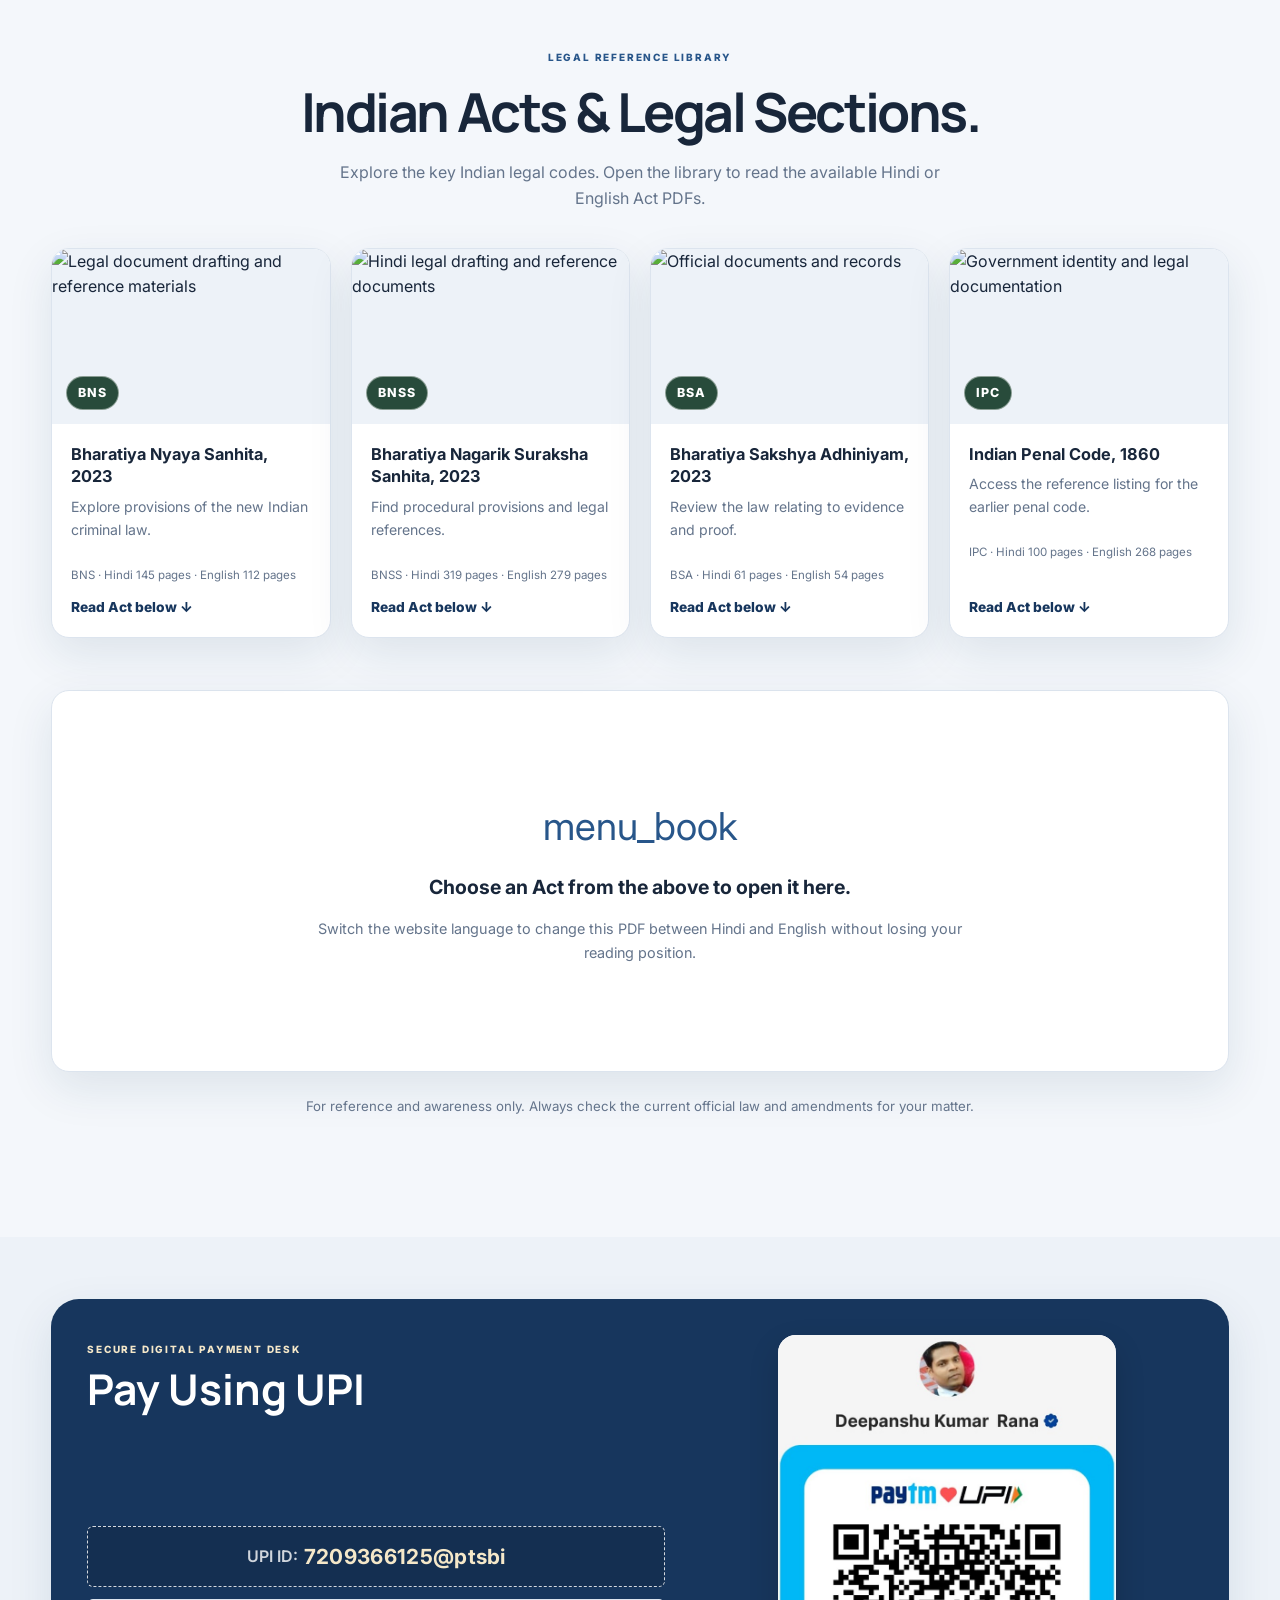
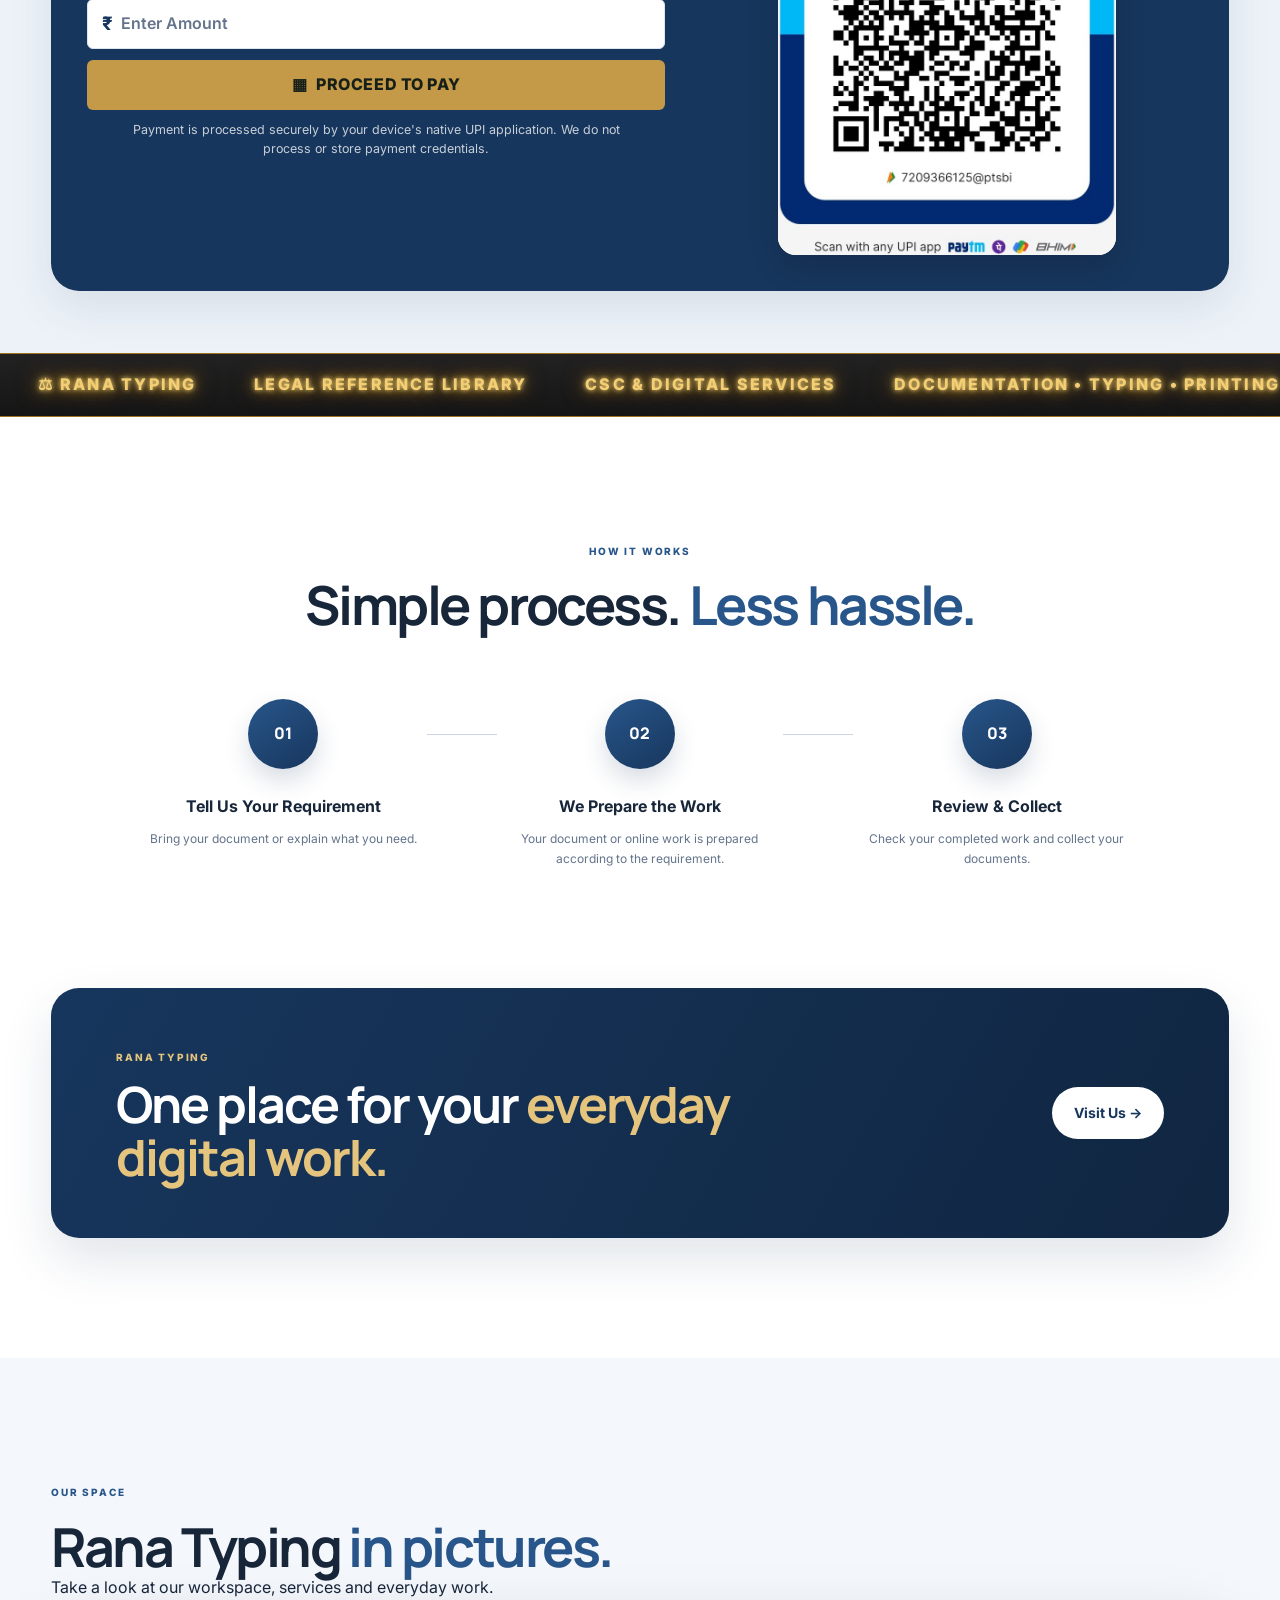
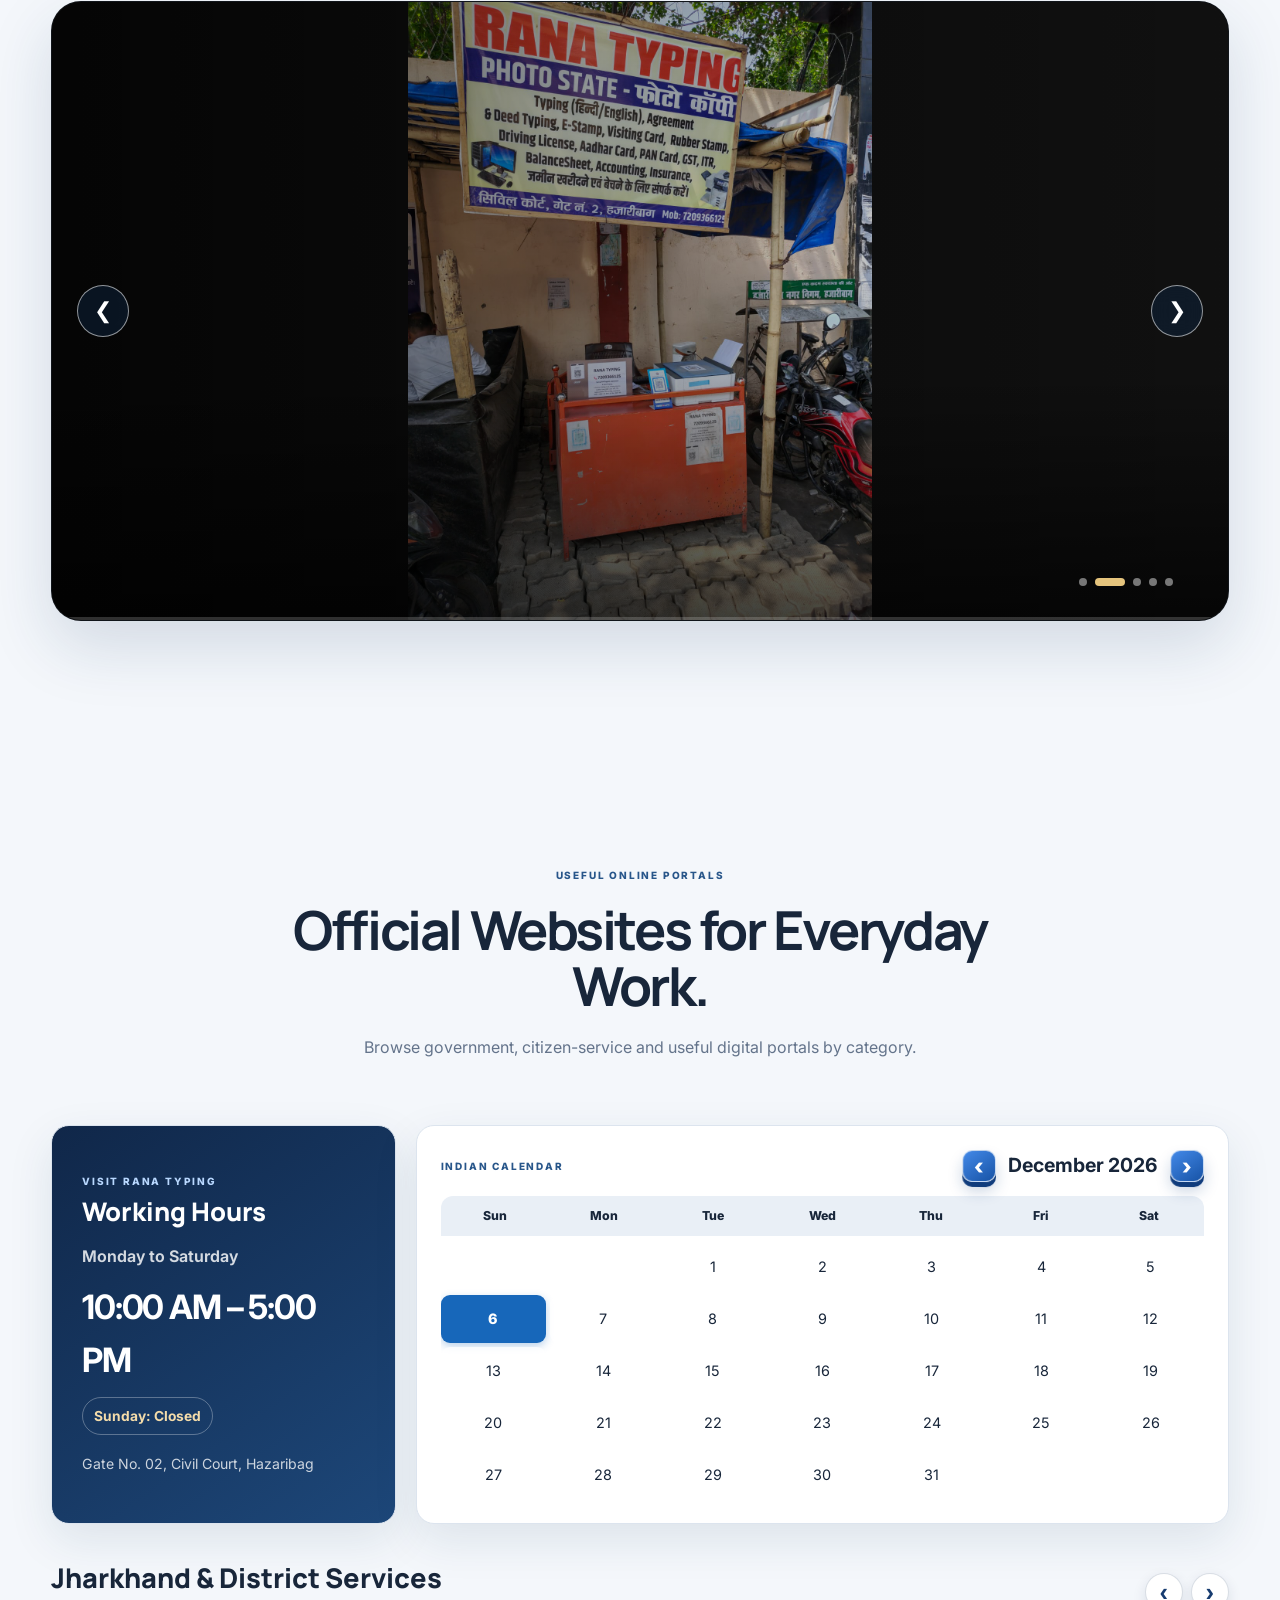
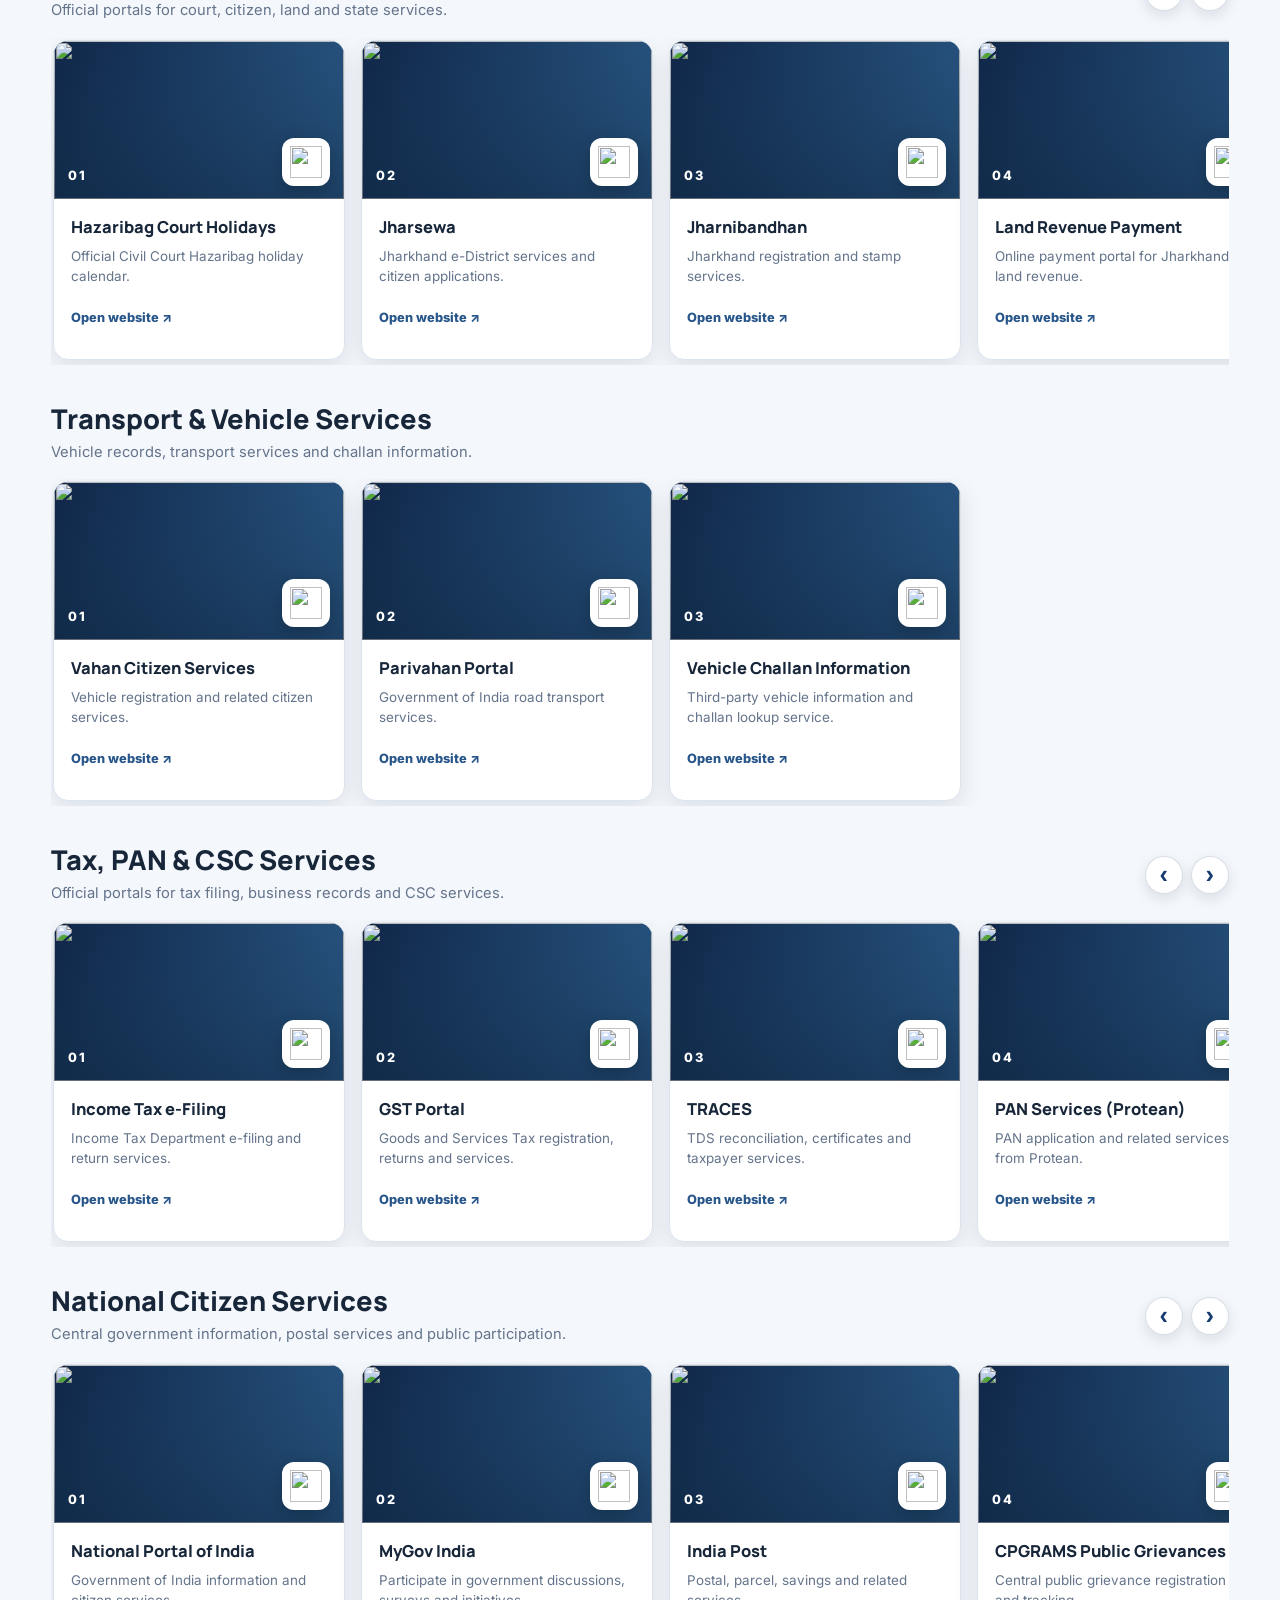
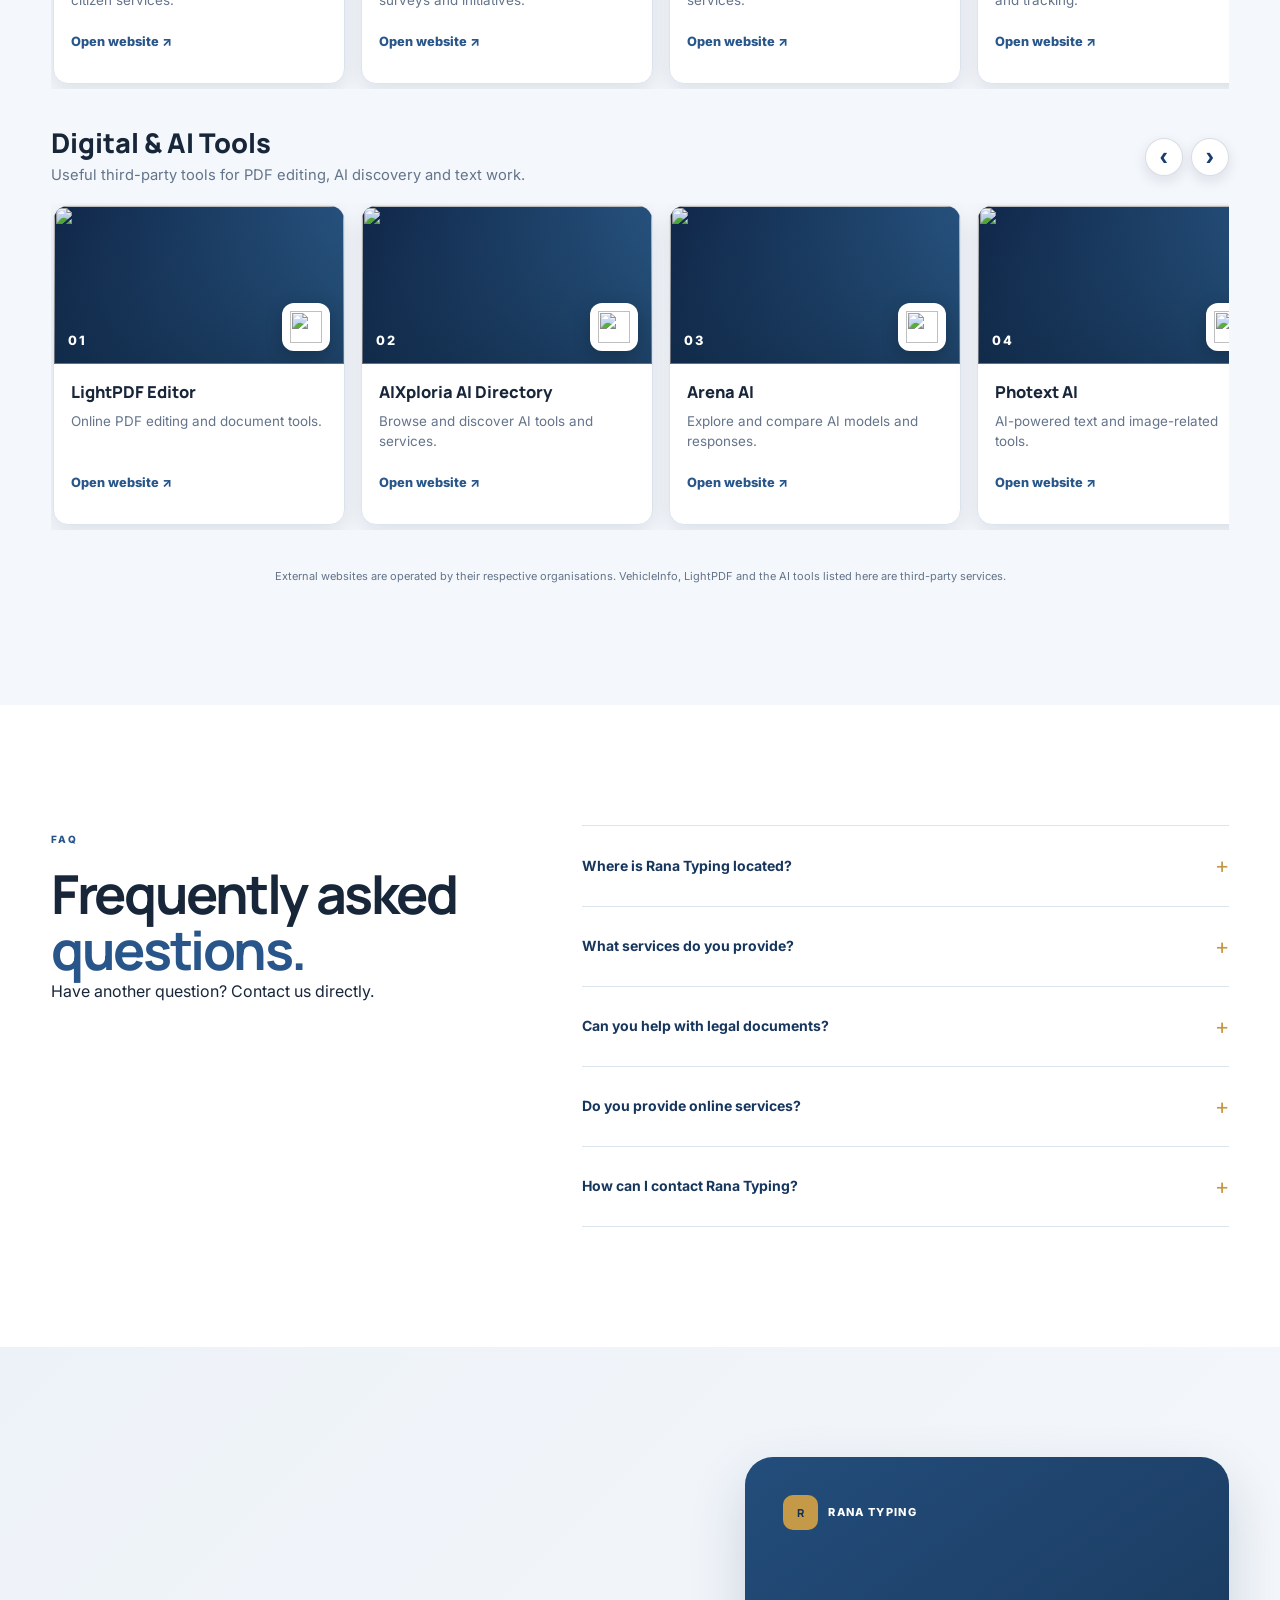
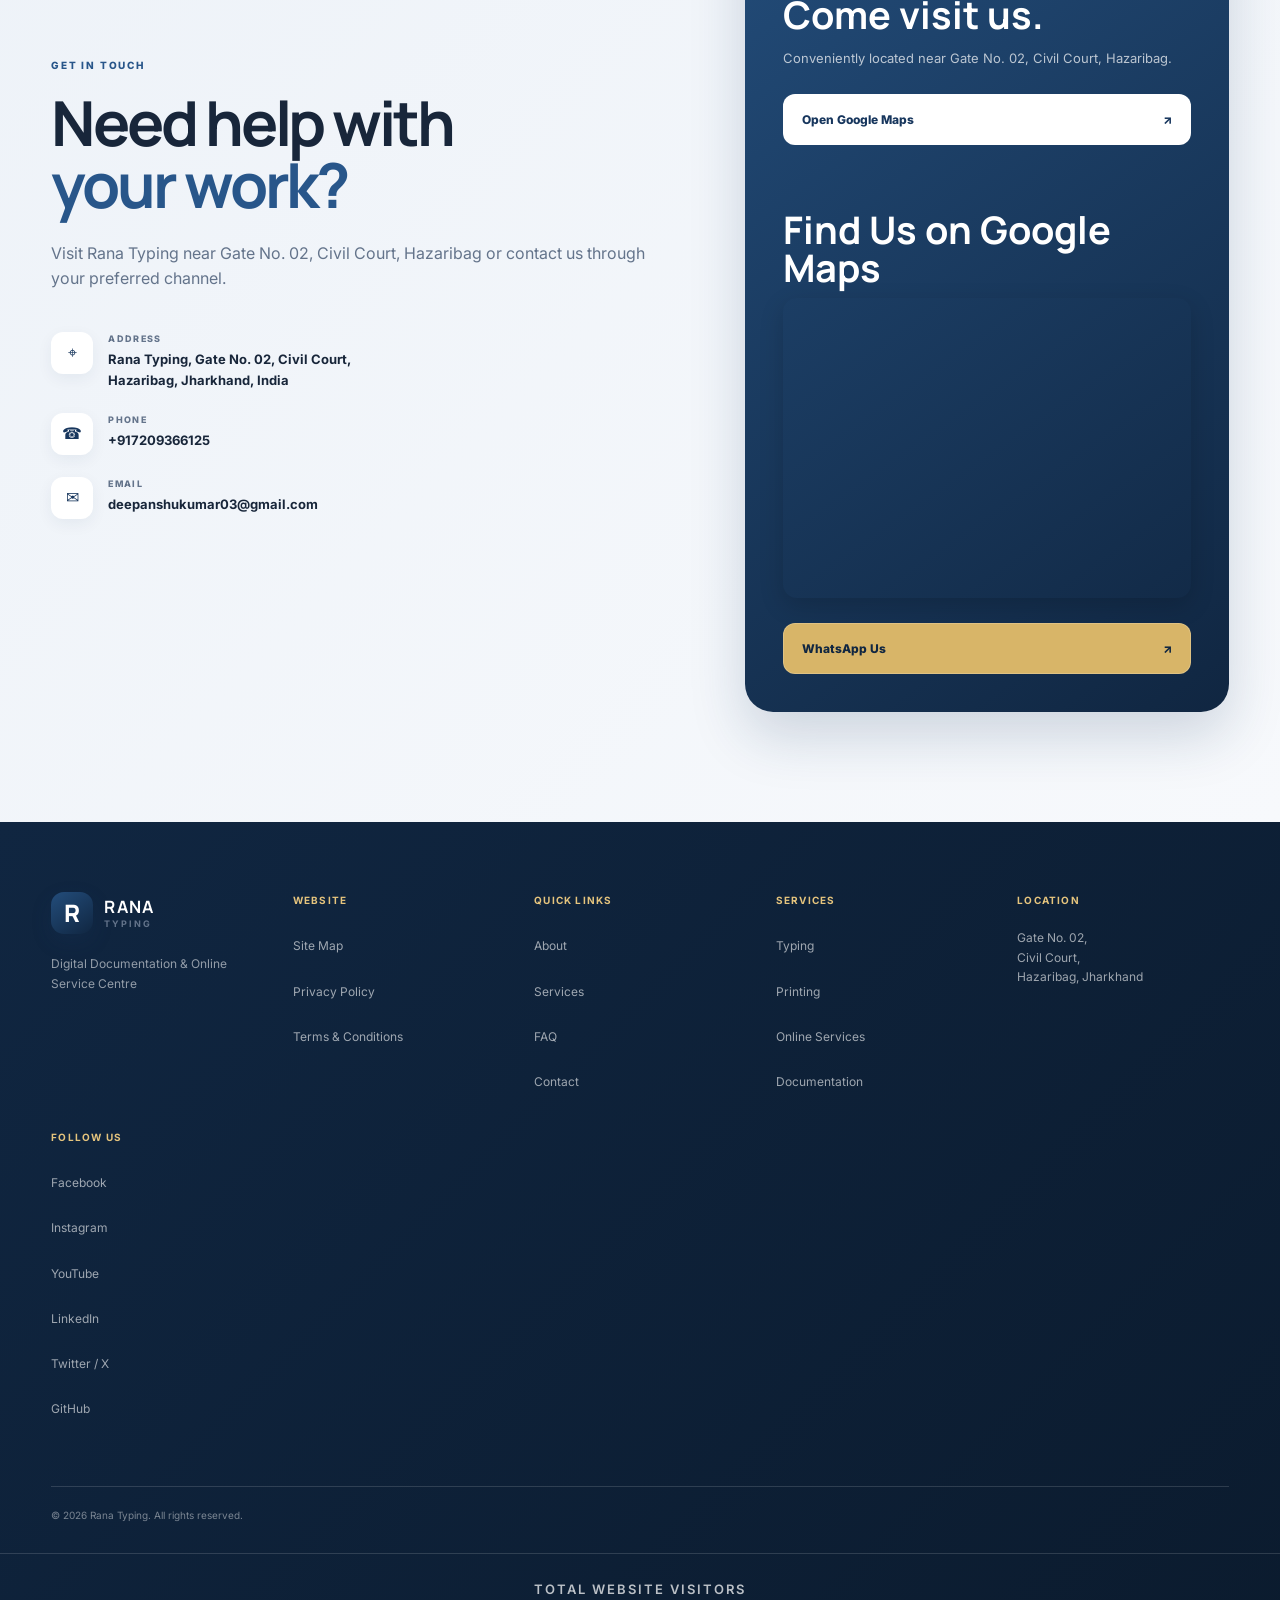
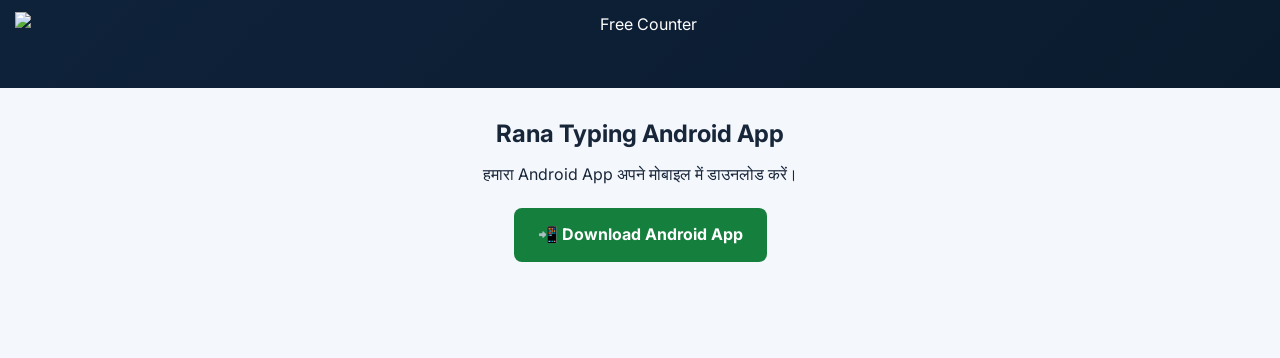
==== commit 159ec1ee: "Use rana-typing.apk for Android app downloads" ====
--- a/index.html
+++ b/index.html
@@ -1095,7 +1095,7 @@
 
 
   <!-- Floating Android APK download button for mobile -->
-  <a href="DOC-20261019-WA0063.apk" id="mobileAppDownload" class="floating-app-download" download
+  <a href="rana-typing.apk" id="mobileAppDownload" class="floating-app-download" download
      aria-label="Download Rana Typing Android App"
      title="Download Rana Typing Android App"
      data-en="Download Android App" data-hi="Android ऐप डाउनलोड करें">
@@ -1120,7 +1120,7 @@
         <h2>Rana Typing Android App</h2>
         <p>हमारा Android App अपने मोबाइल में डाउनलोड करें।</p>
 
-        <a href="DOC-20261019-WA0063.apk"
+        <a href="rana-typing.apk"
            class="app-download-button"
            download>
           📲 Download Android App
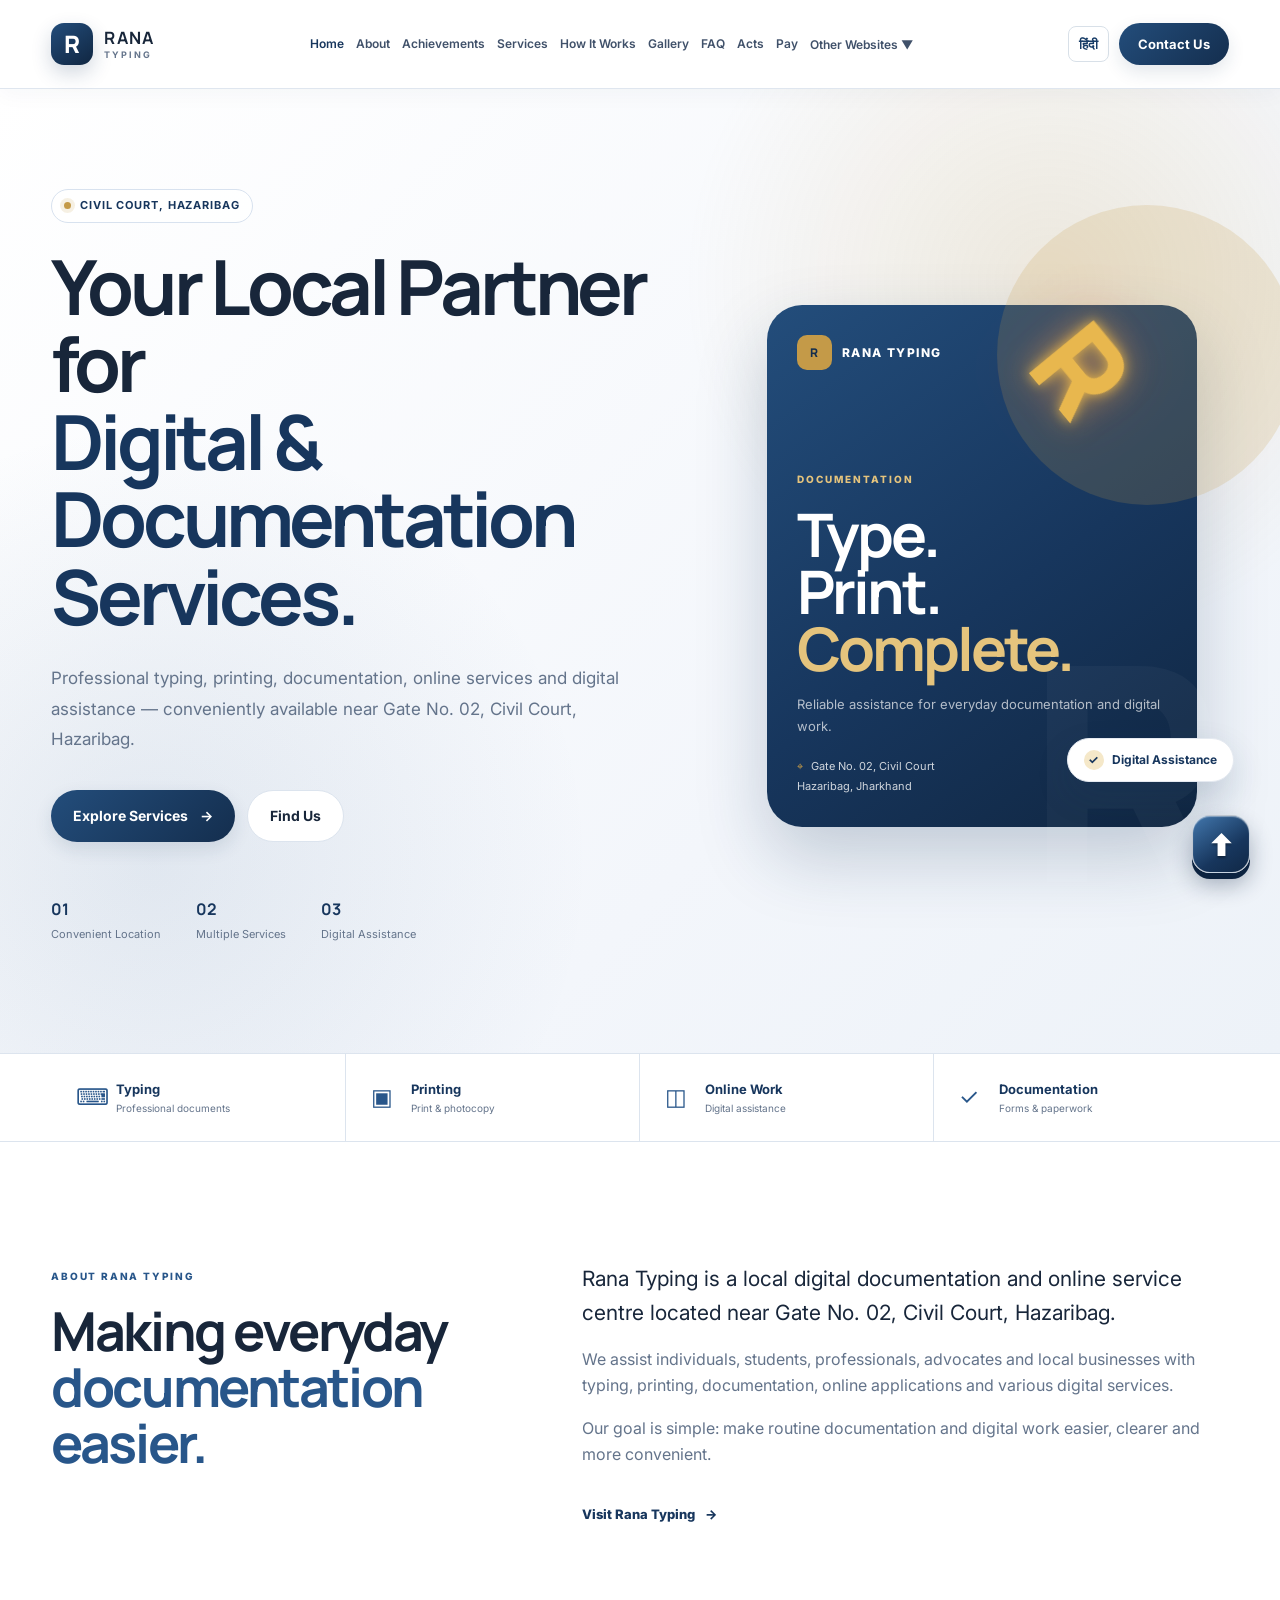
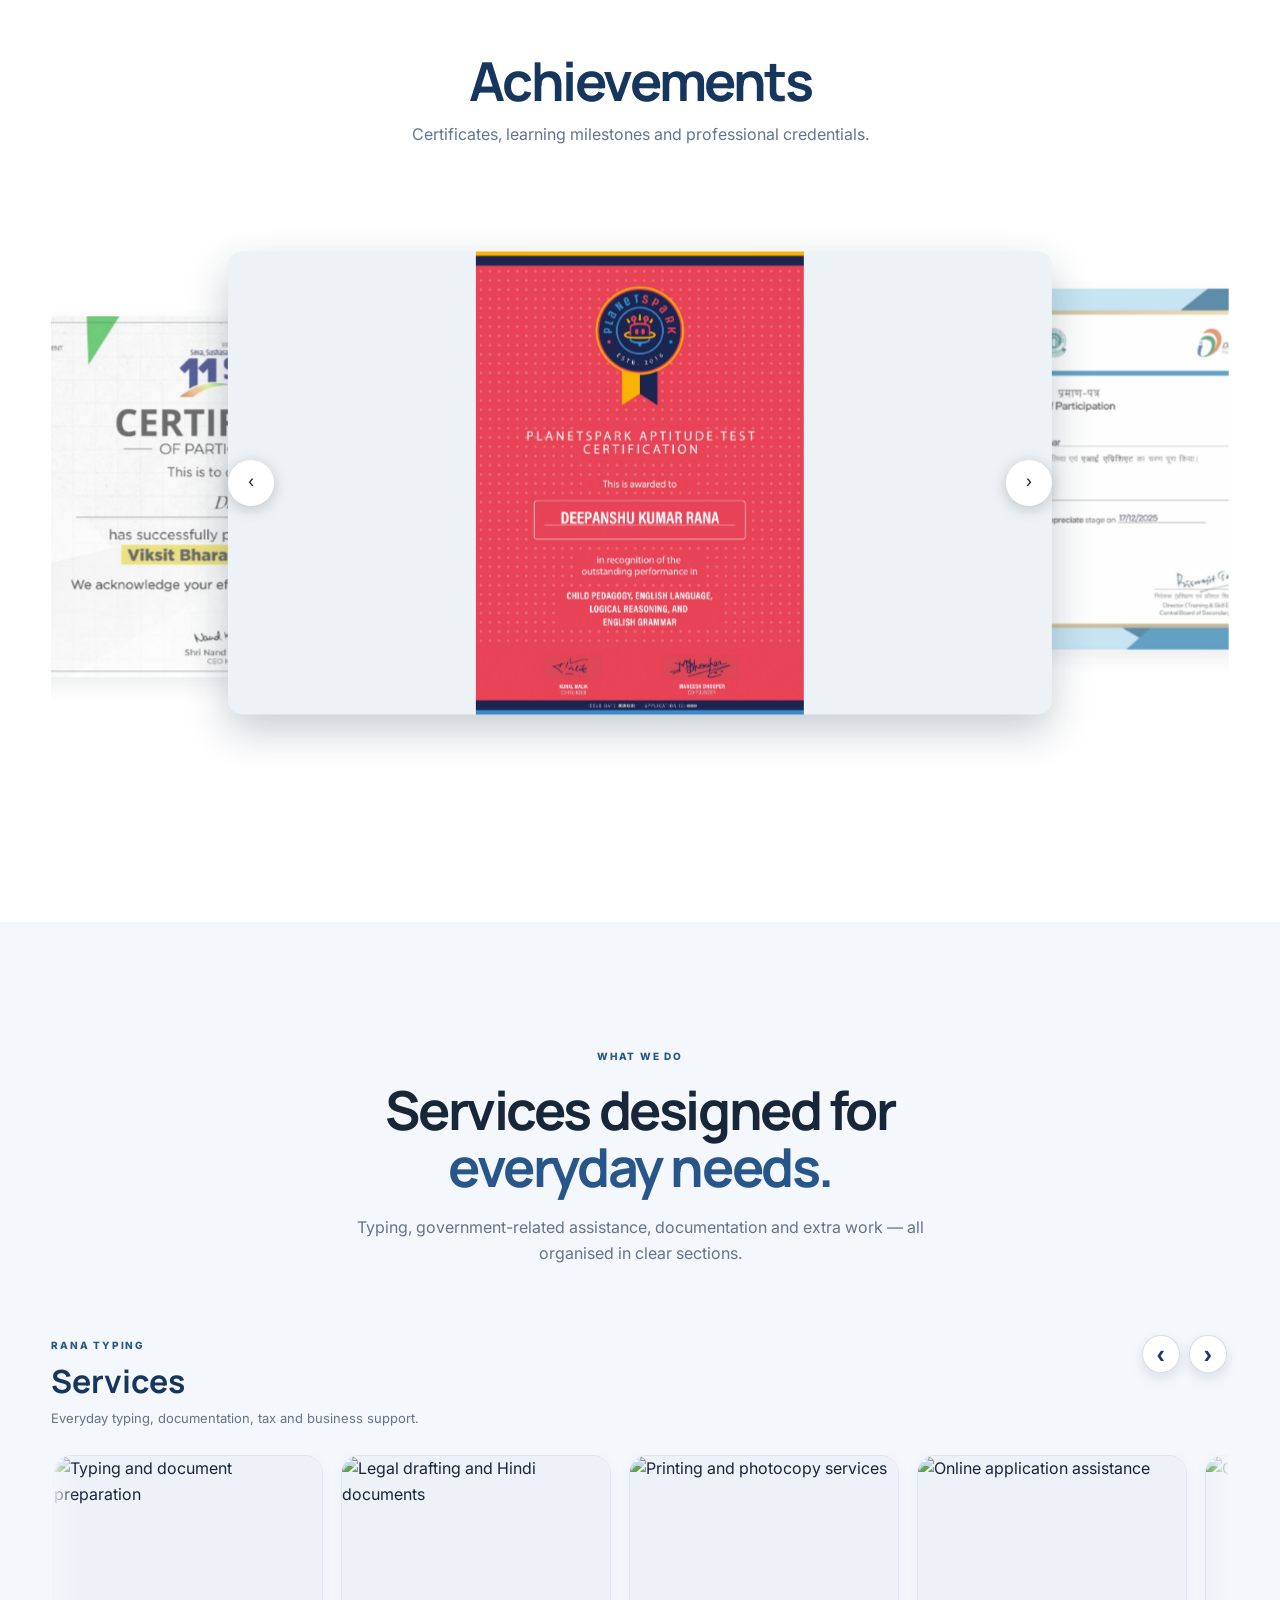
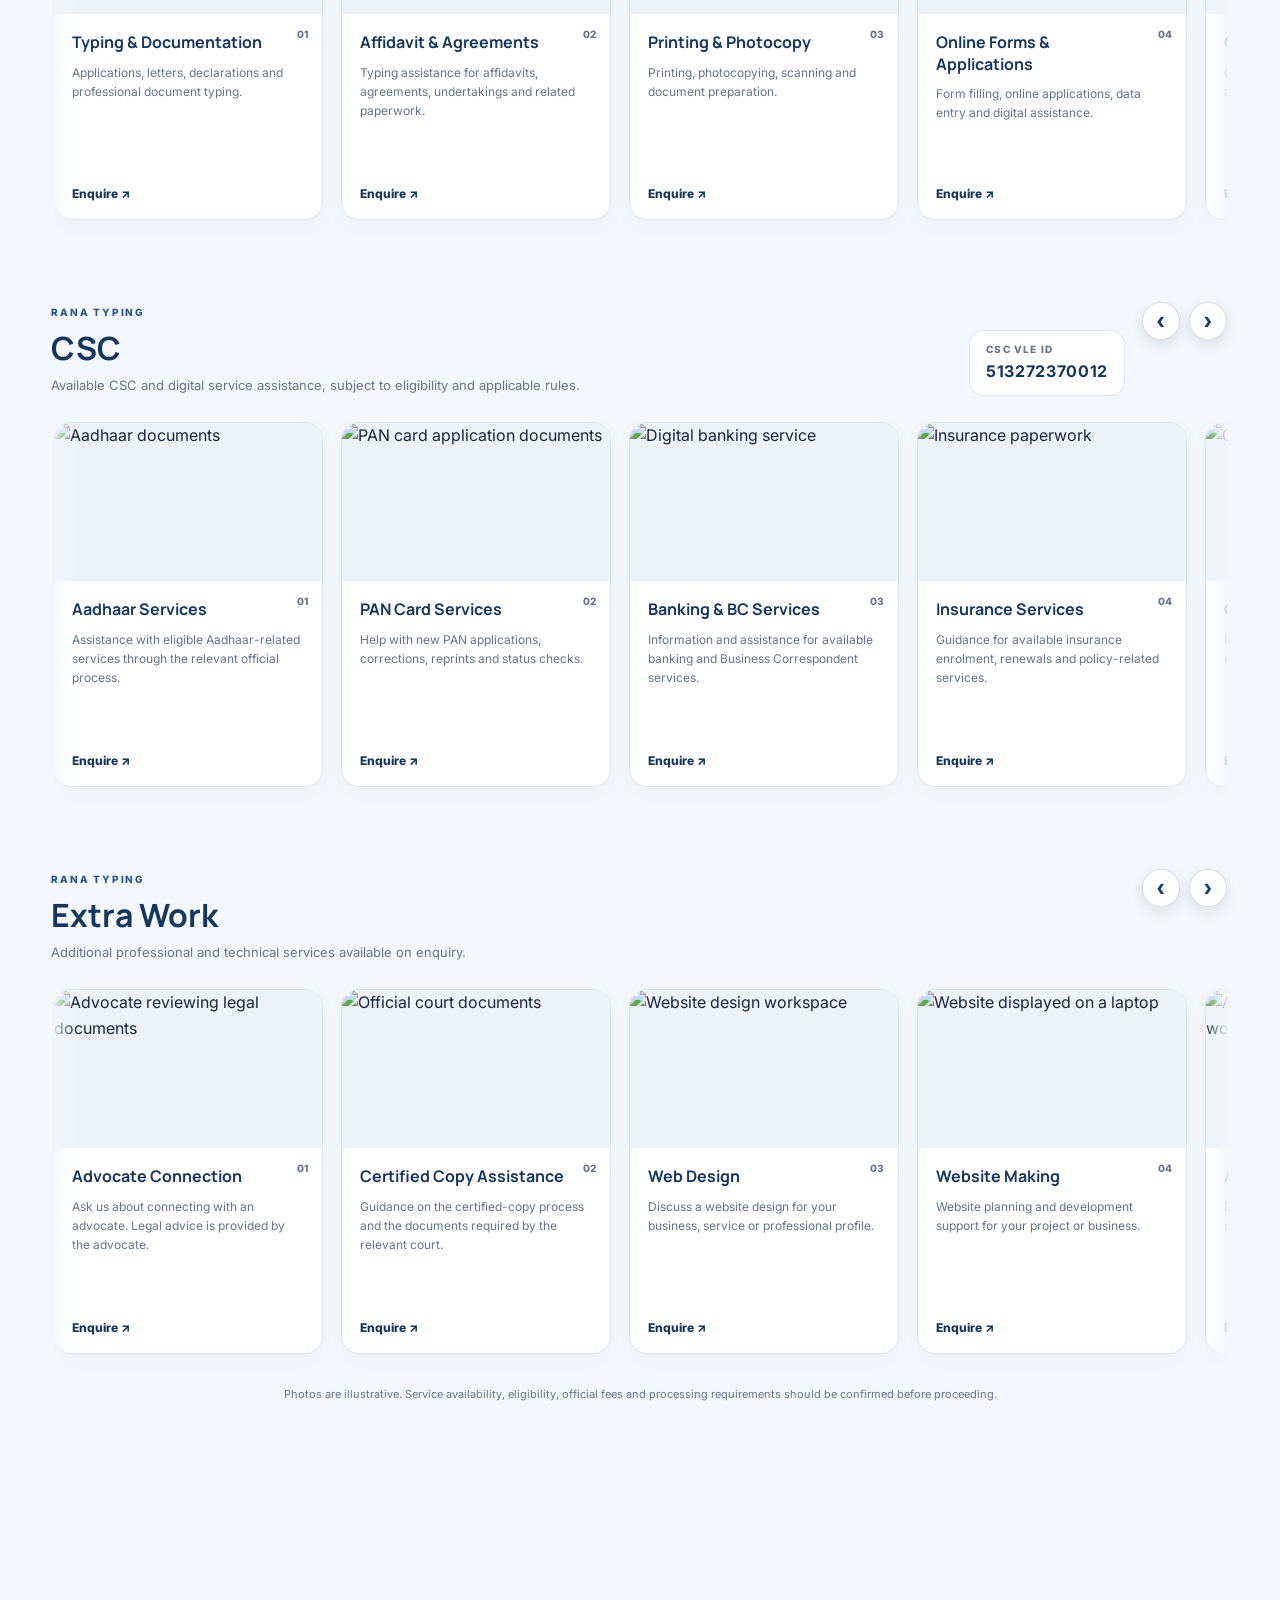
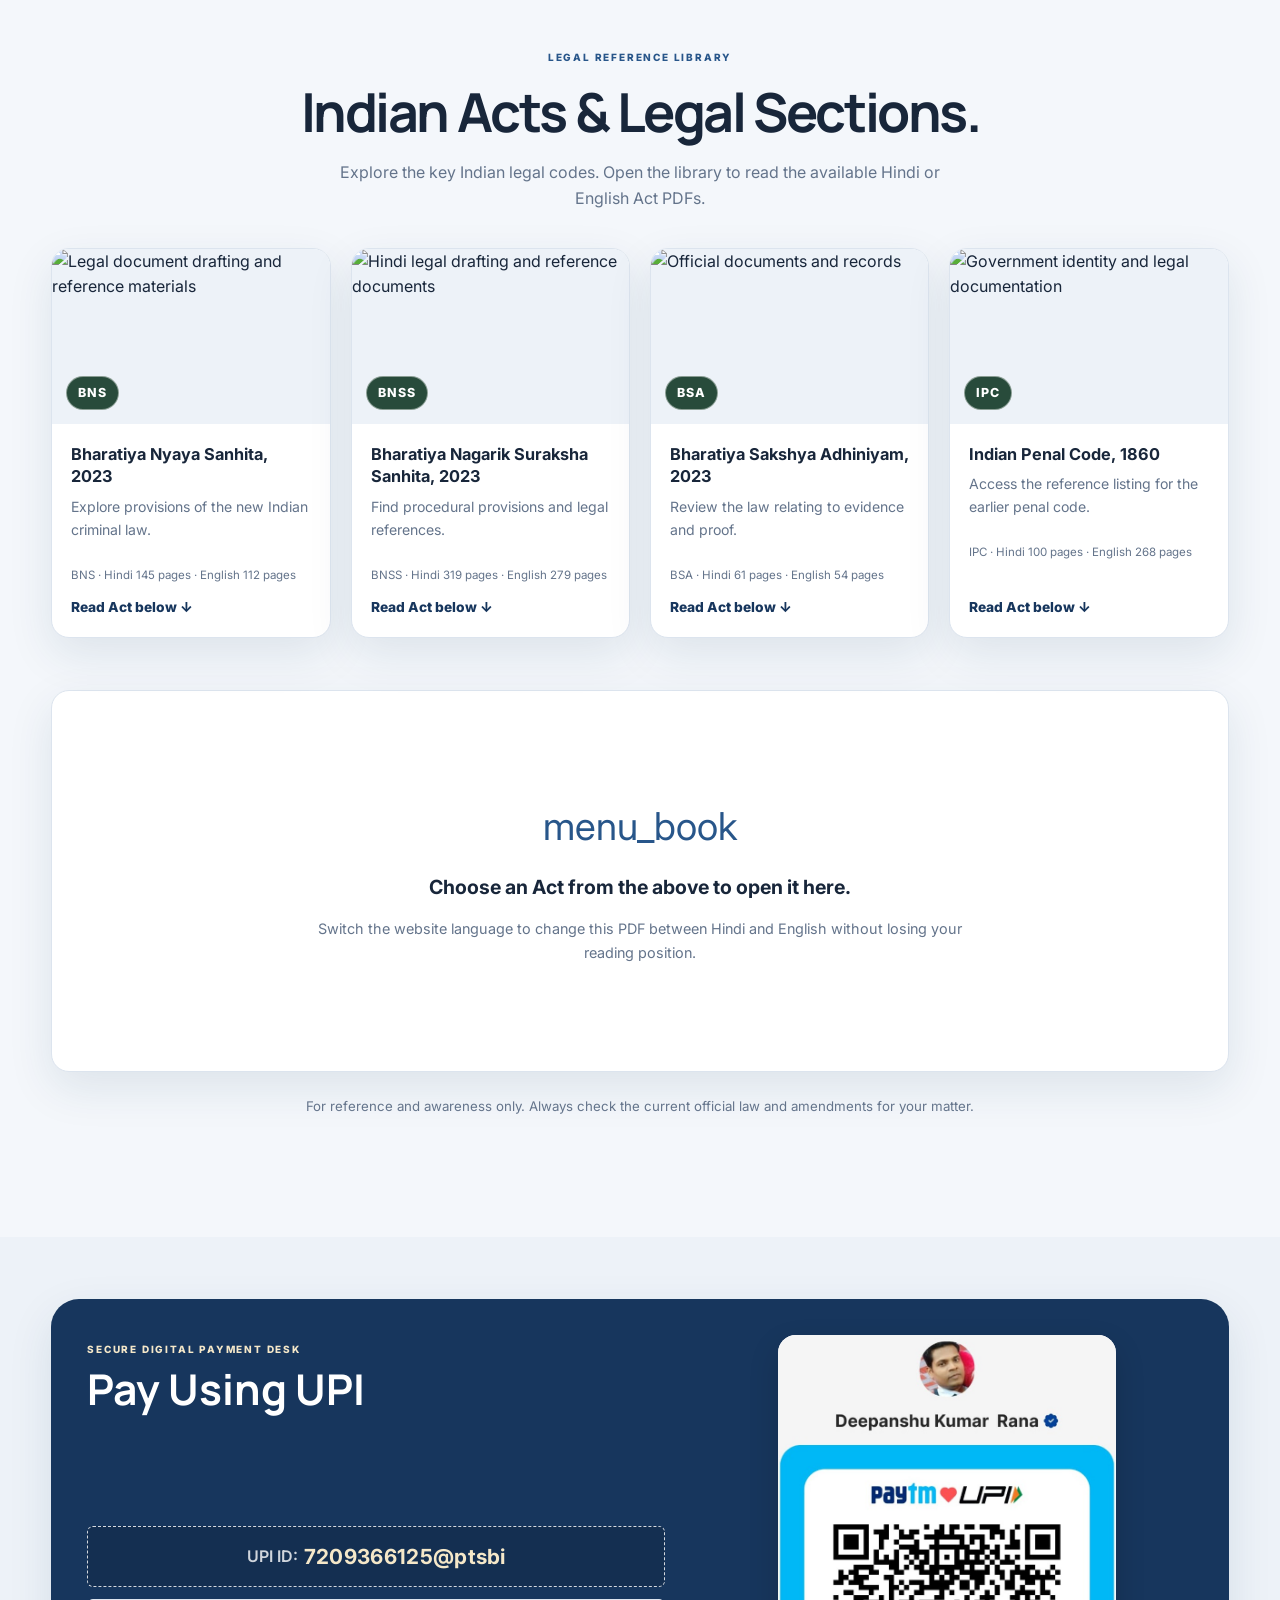
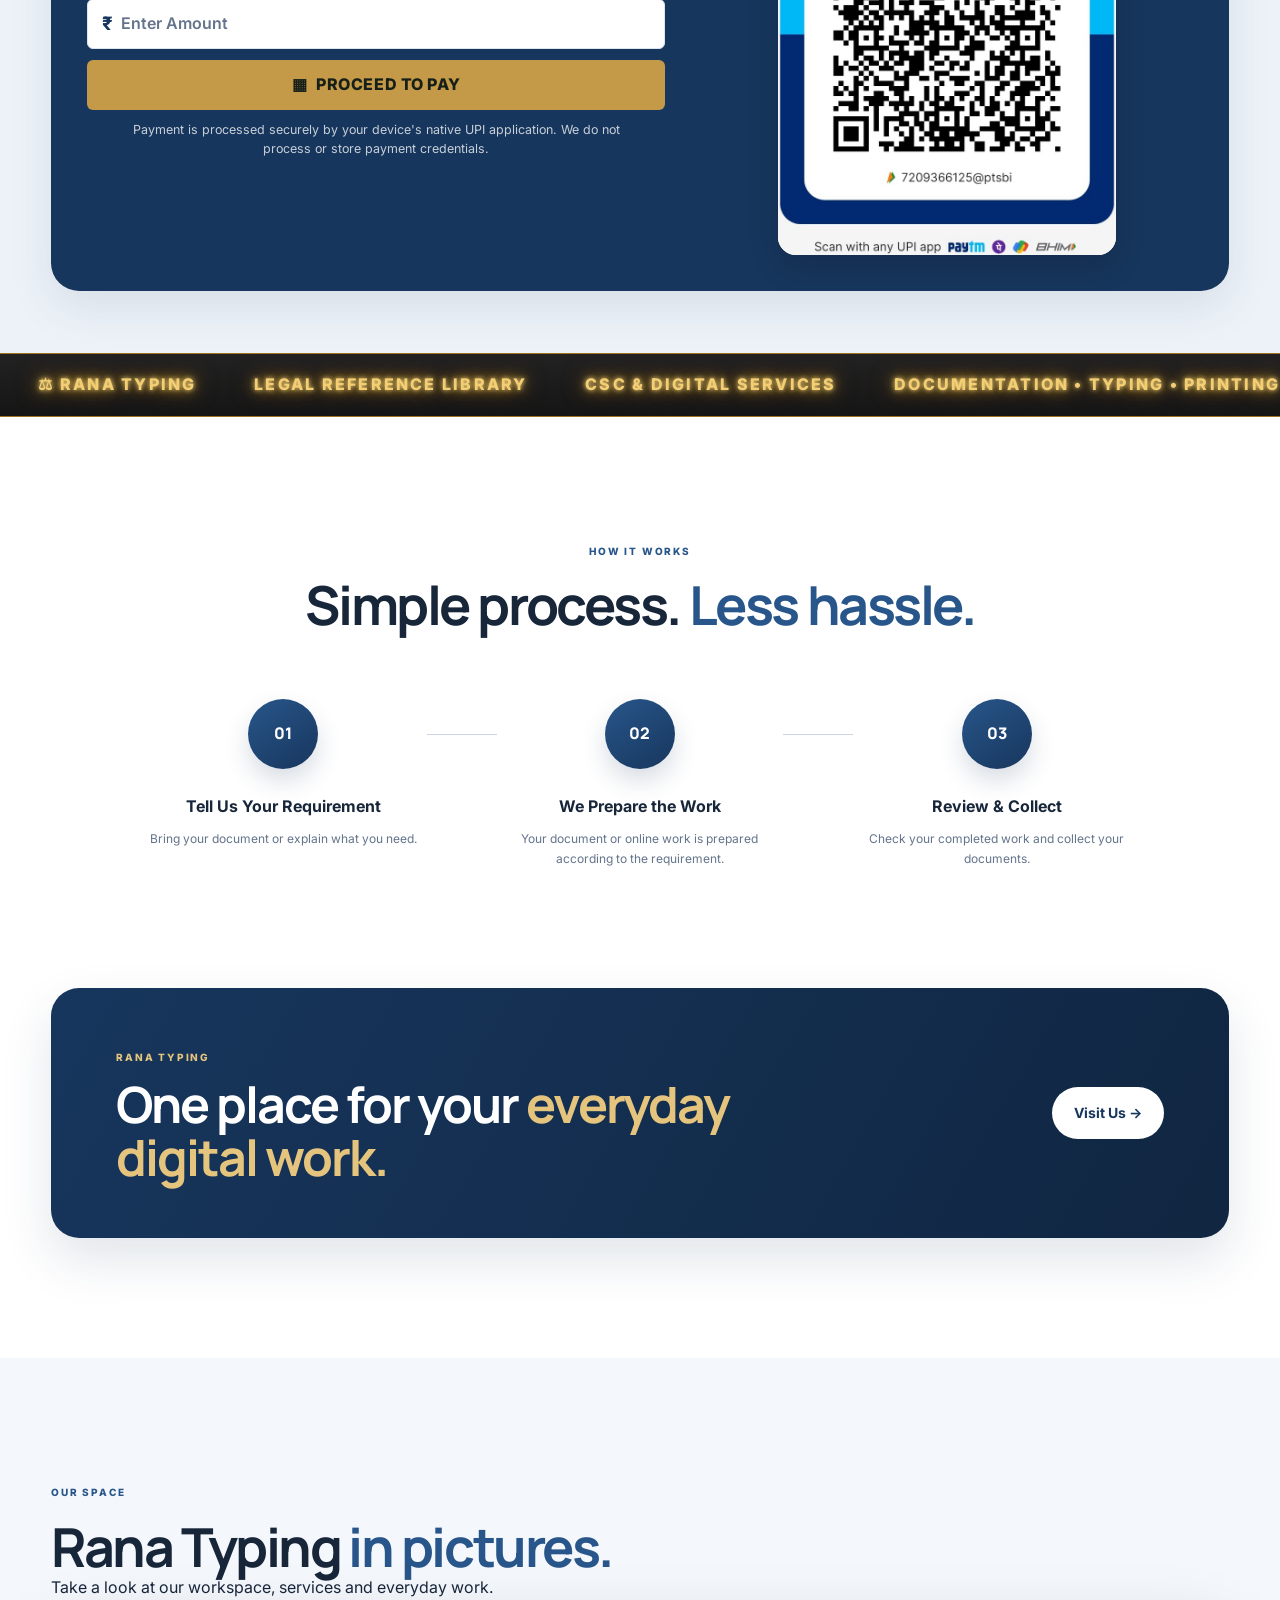
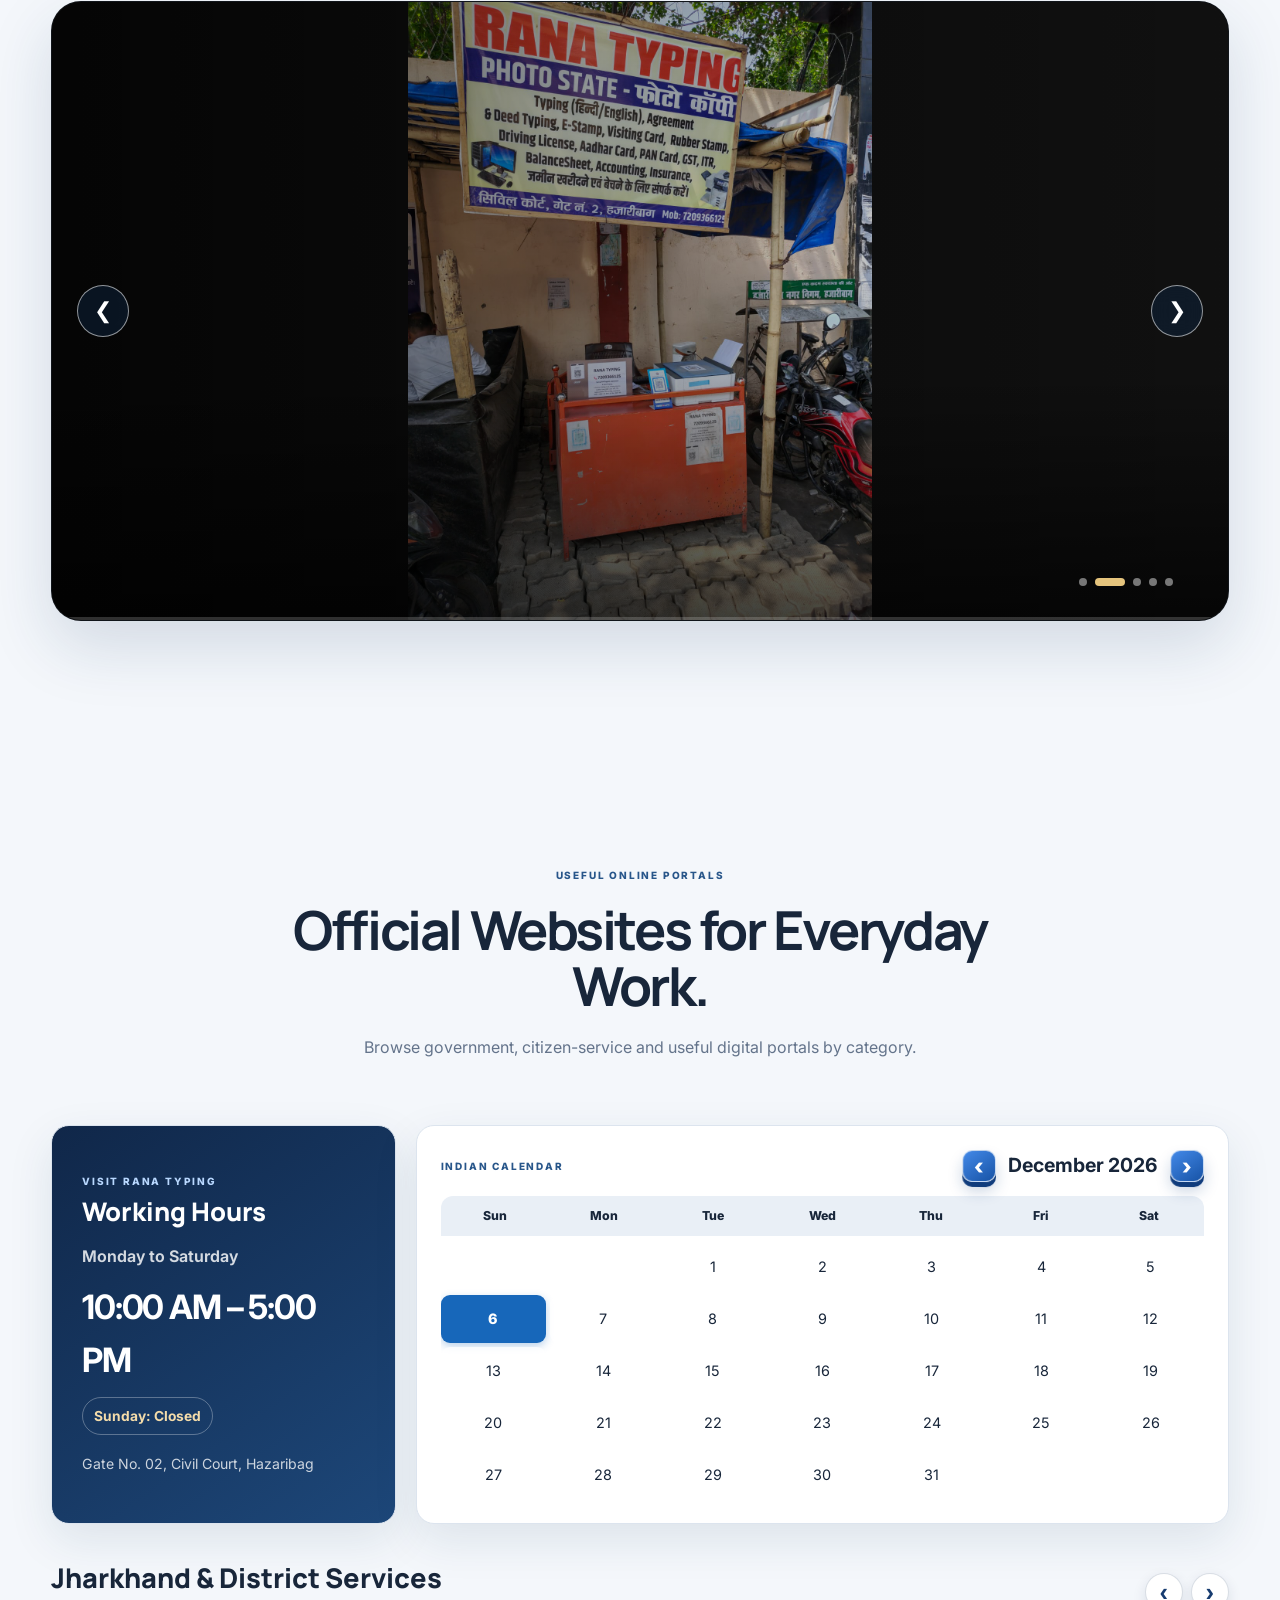
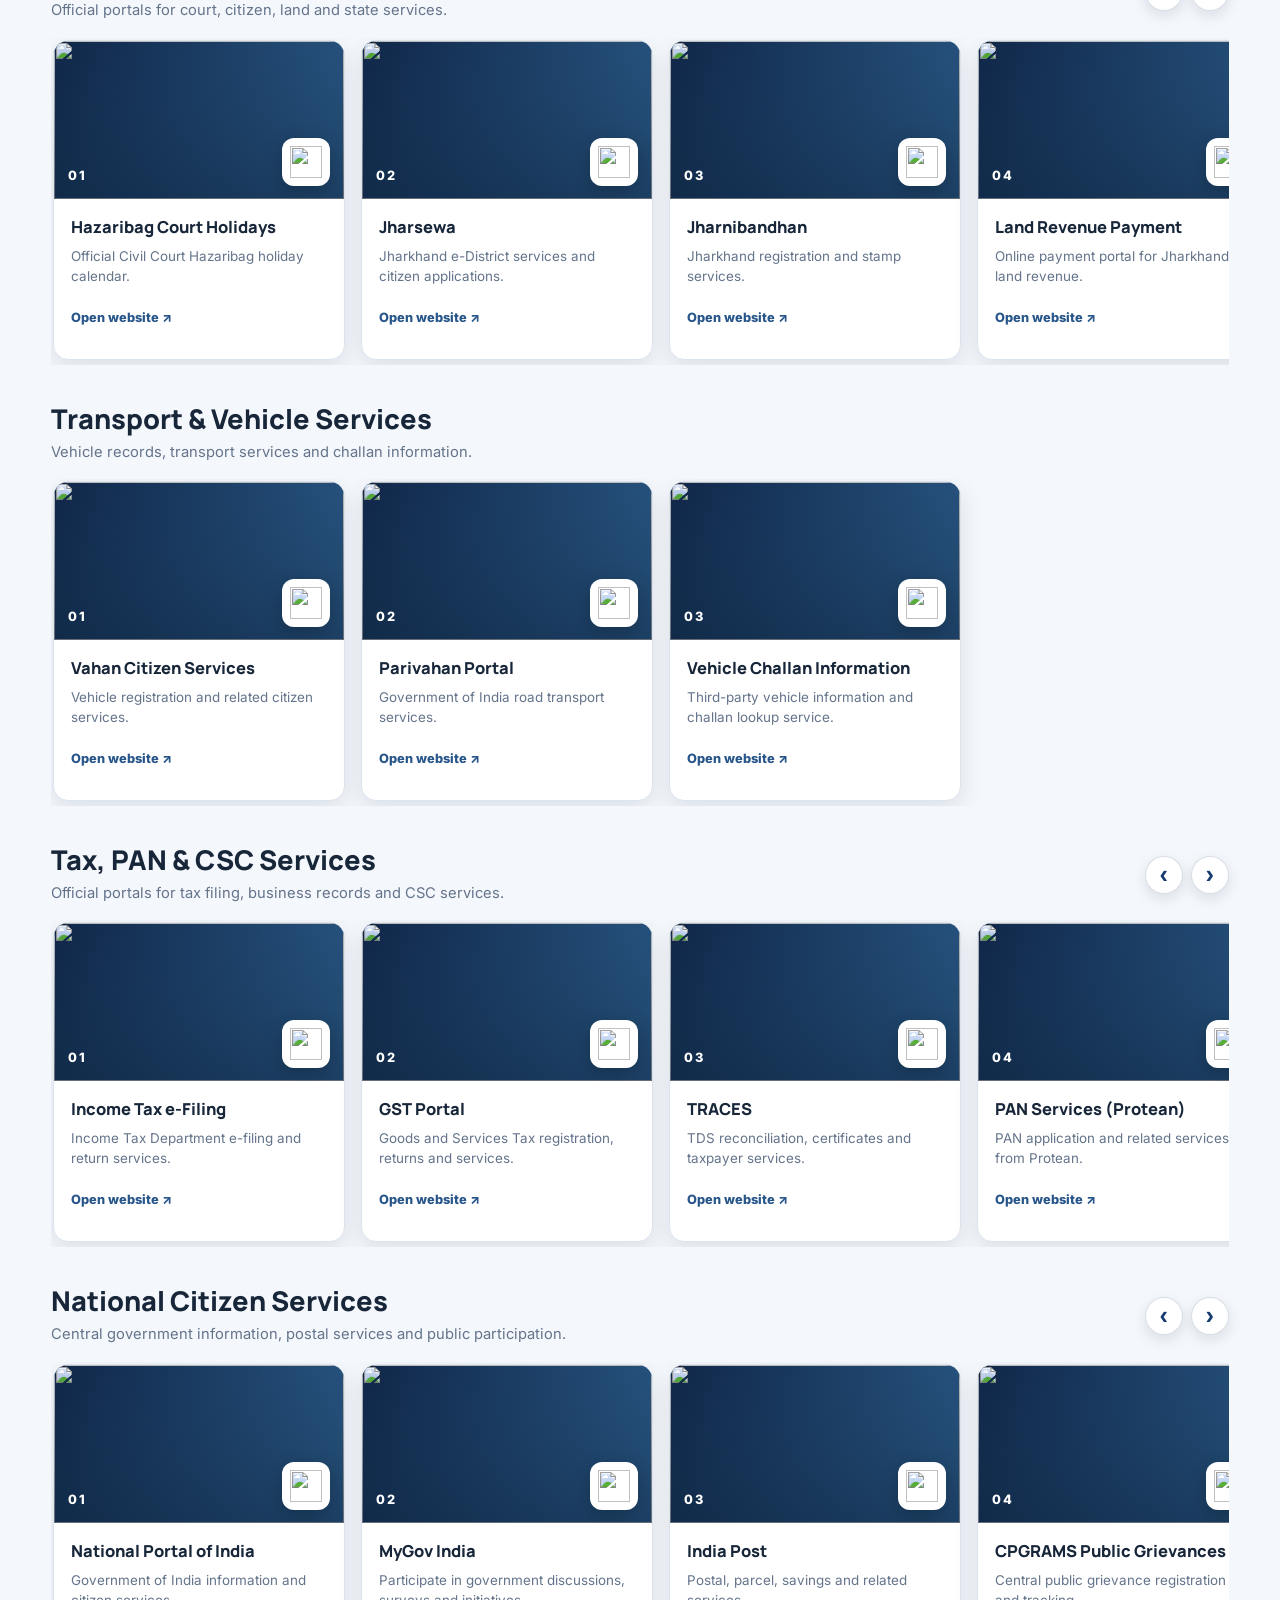
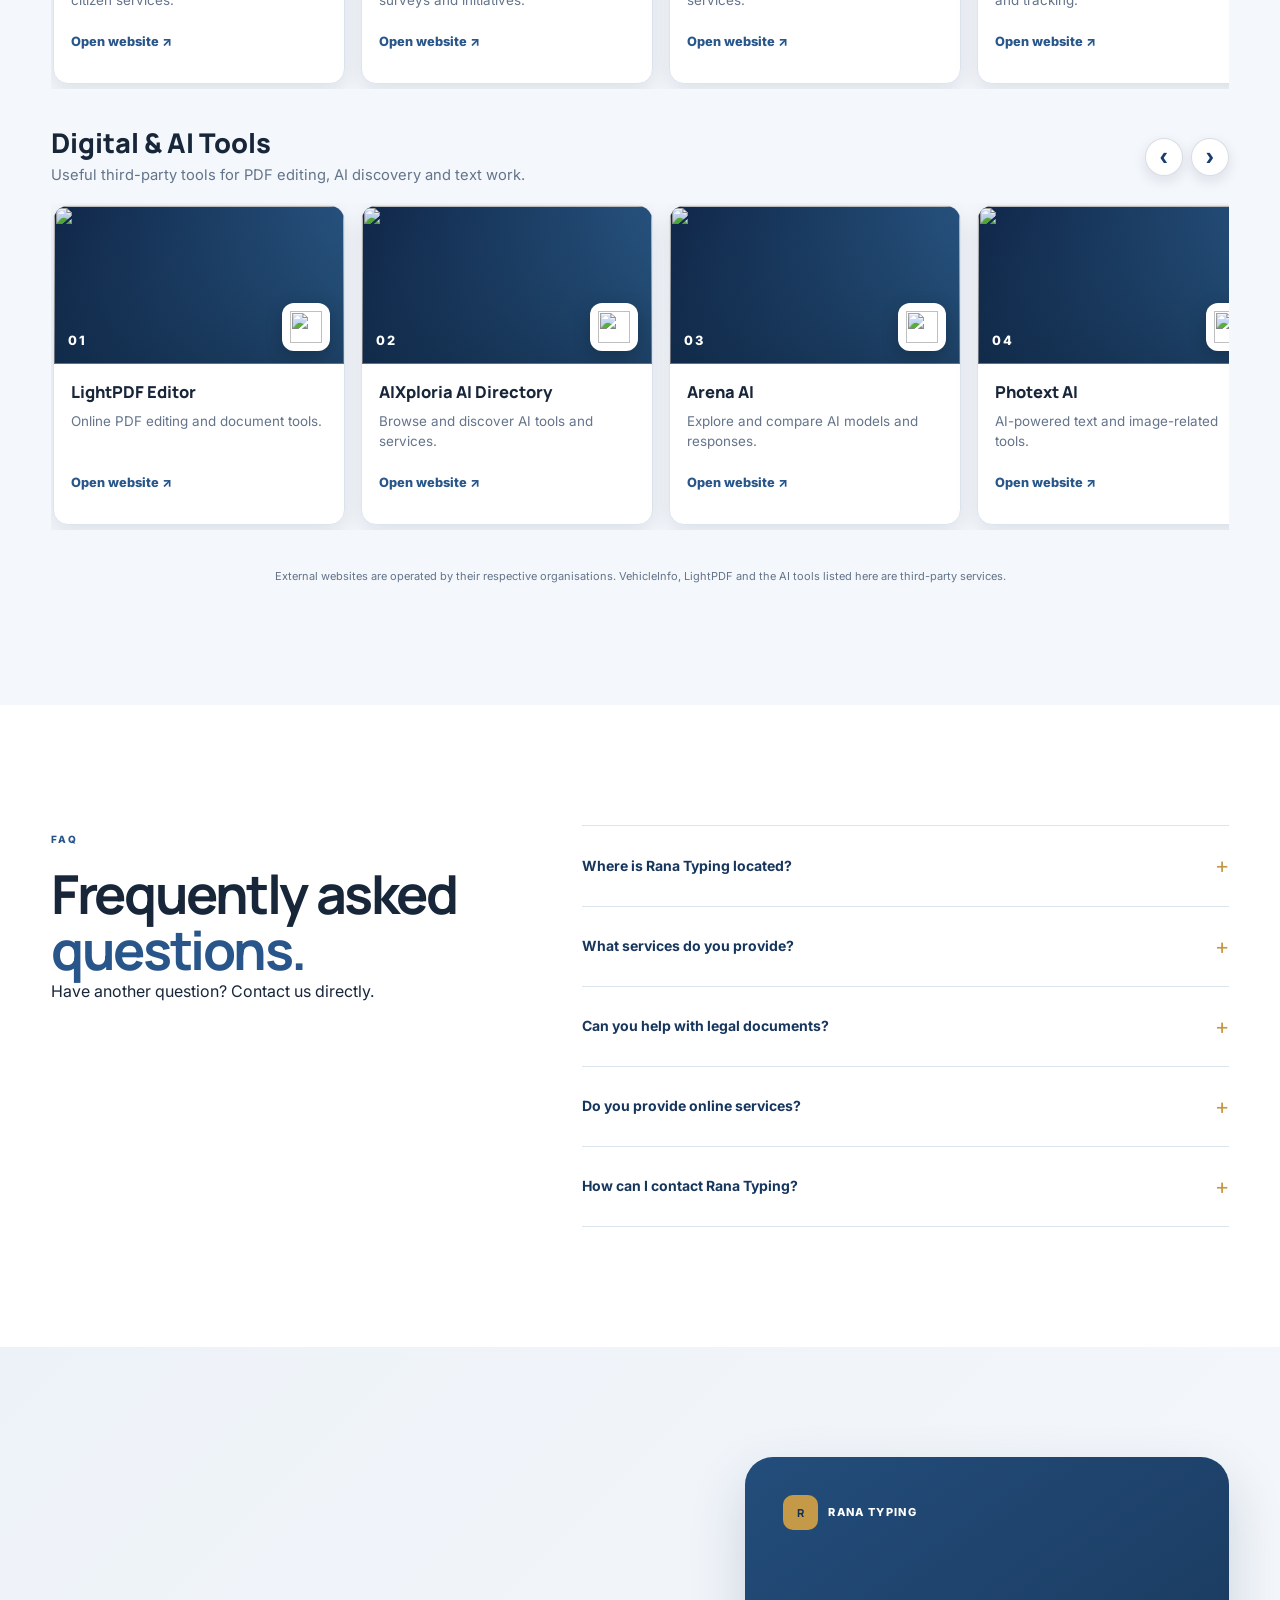
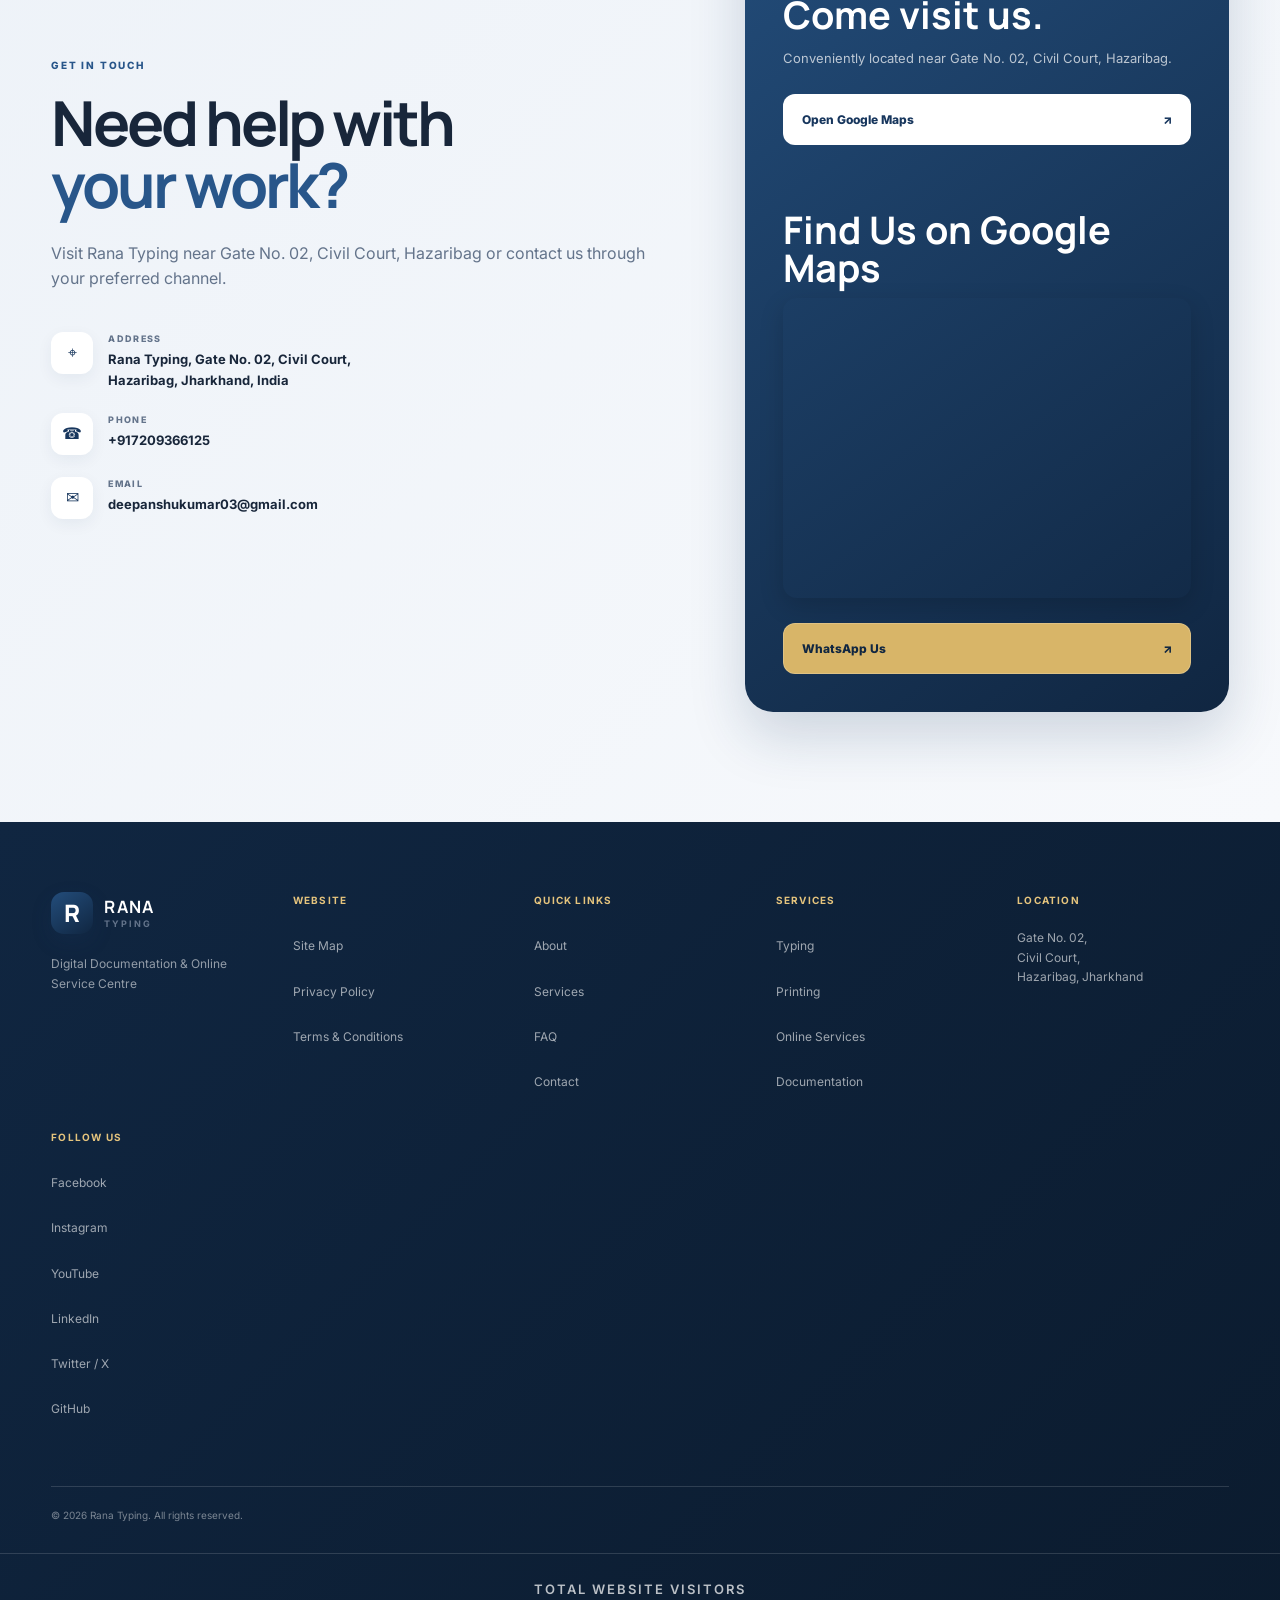
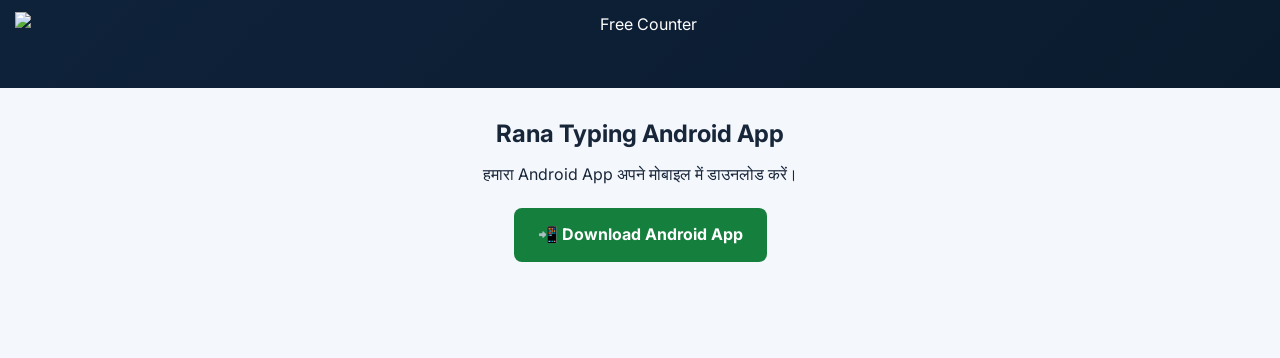
==== commit 45e4ce40: "Add six new achievement images to gallery" ====
--- a/index.html
+++ b/index.html
@@ -339,6 +339,12 @@
               <button class="achievement-card" type="button" aria-label="View CSC Service Centre certificate"><img src="images/achievements/csc-service-center-certificate.webp" alt="CSC Common Service Center certificate" loading="lazy"></button>
               <button class="achievement-card" type="button" aria-label="View entrepreneurship course certificate"><img src="images/achievements/entrepreneurship-course-certificate.webp" alt="Certificate Course in Entrepreneurship completion certificate" loading="lazy"></button>
               <button class="achievement-card" type="button" aria-label="View insurance agent pass certificate"><img src="images/achievements/insurance-agent-pass-certificate.webp" alt="Insurance Institute of India insurance agent pass certificate" loading="lazy"></button>
+              <button class="achievement-card" type="button" aria-label="View new achievement 01"><img src="images/achievement-01.jpg" alt="Achievement 01" loading="lazy"></button>
+              <button class="achievement-card" type="button" aria-label="View new achievement 02"><img src="images/achievement-02.jpg" alt="Achievement 02" loading="lazy"></button>
+              <button class="achievement-card" type="button" aria-label="View new achievement 03"><img src="images/achievement-03.jpg" alt="Achievement 03" loading="lazy"></button>
+              <button class="achievement-card" type="button" aria-label="View new achievement 04"><img src="images/achievement-04.jpg" alt="Achievement 04" loading="lazy"></button>
+              <button class="achievement-card" type="button" aria-label="View new achievement 05"><img src="images/achievement-05.jpg" alt="Achievement 05" loading="lazy"></button>
+              <button class="achievement-card" type="button" aria-label="View new achievement 06"><img src="images/achievement-06.jpg" alt="Achievement 06" loading="lazy"></button>
             </div>
             <div class="achievement-controls">
               <button class="achievement-arrow" type="button" data-achievement-prev aria-label="Previous achievement">‹</button>
--- a/styles.css
+++ b/styles.css
@@ -4306,3 +4306,11 @@
   .floating-app-download:active { transform: translateY(4px); box-shadow: 0 2px 0 #075e31, 0 5px 12px rgba(0,0,0,.2), inset 0 1px 1px rgba(255,255,255,.35); }
   .floating-app-download:focus-visible { outline: 3px solid var(--accent); outline-offset: 4px; }
 }
+
+
+/* Remove the fixed Android app download button from mobile screens. */
+@media (max-width: 760px) {
+  .floating-app-download {
+    display: none !important;
+  }
+}
